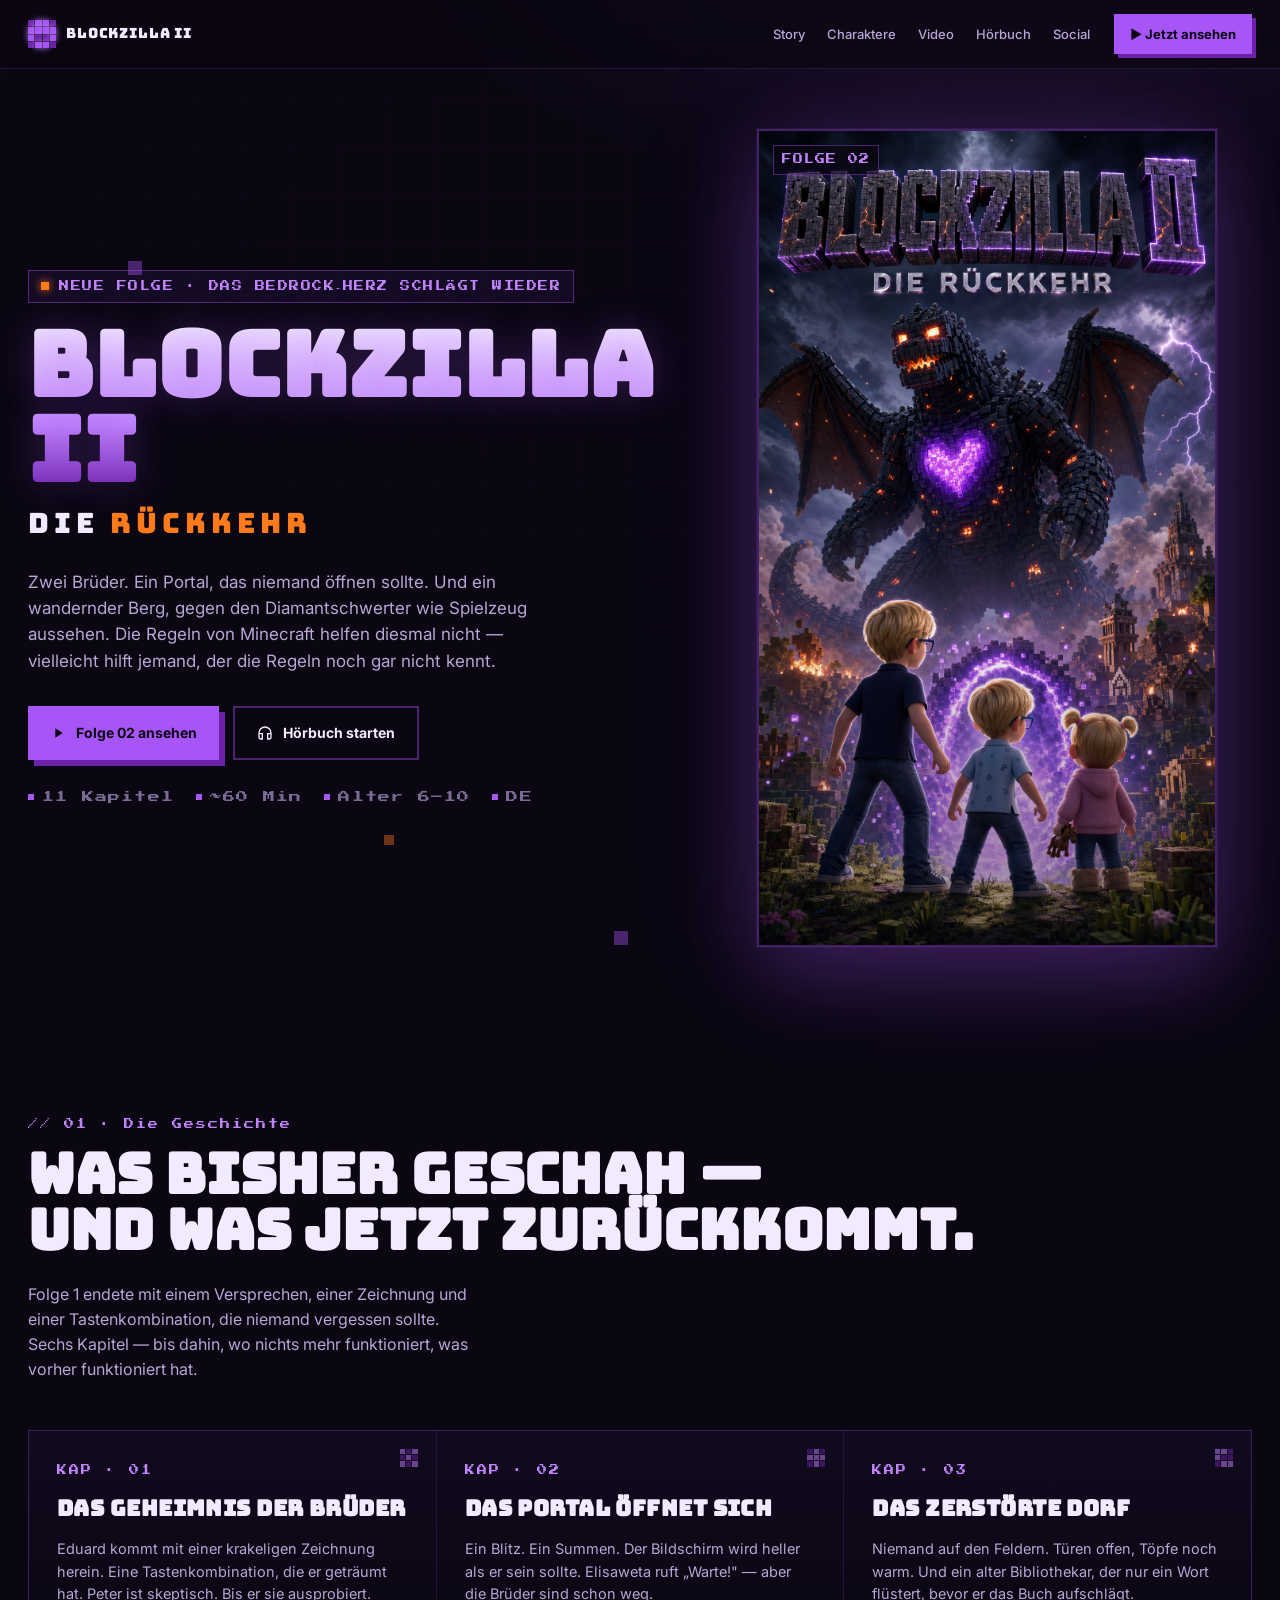
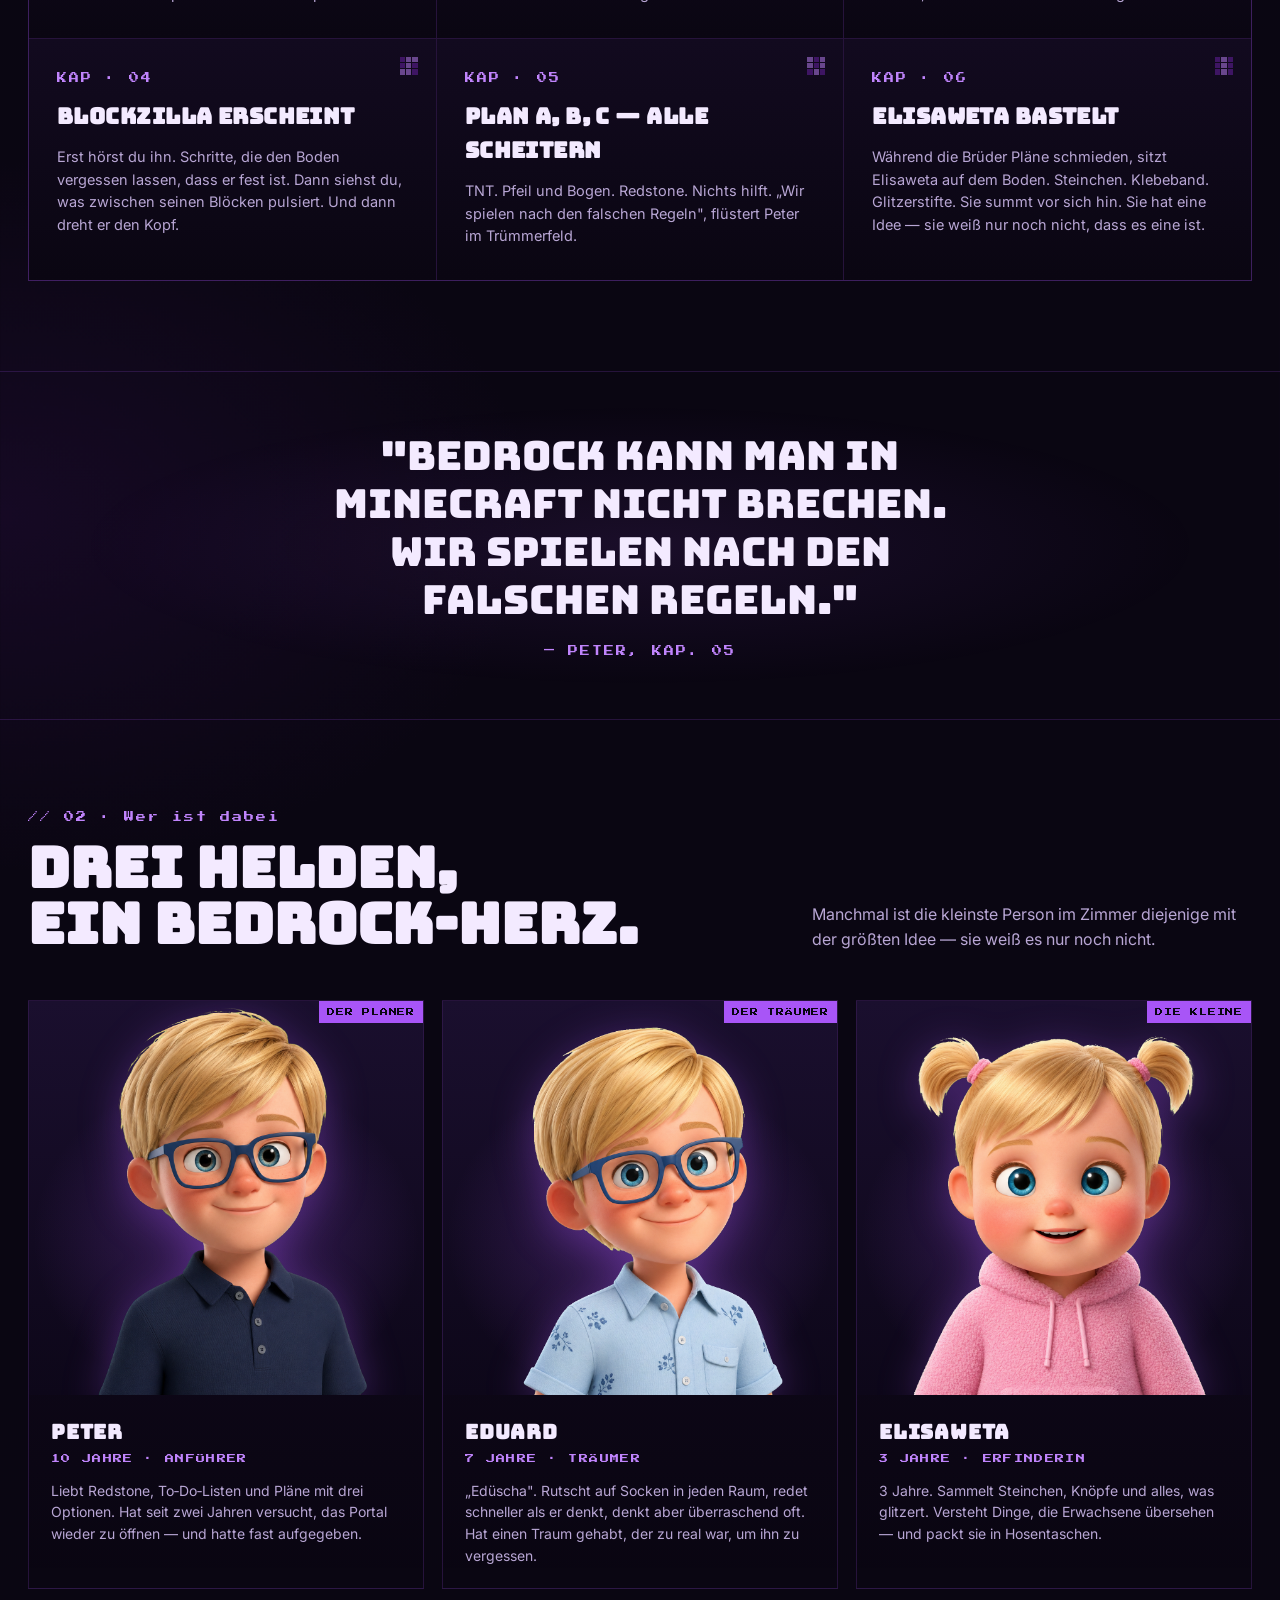
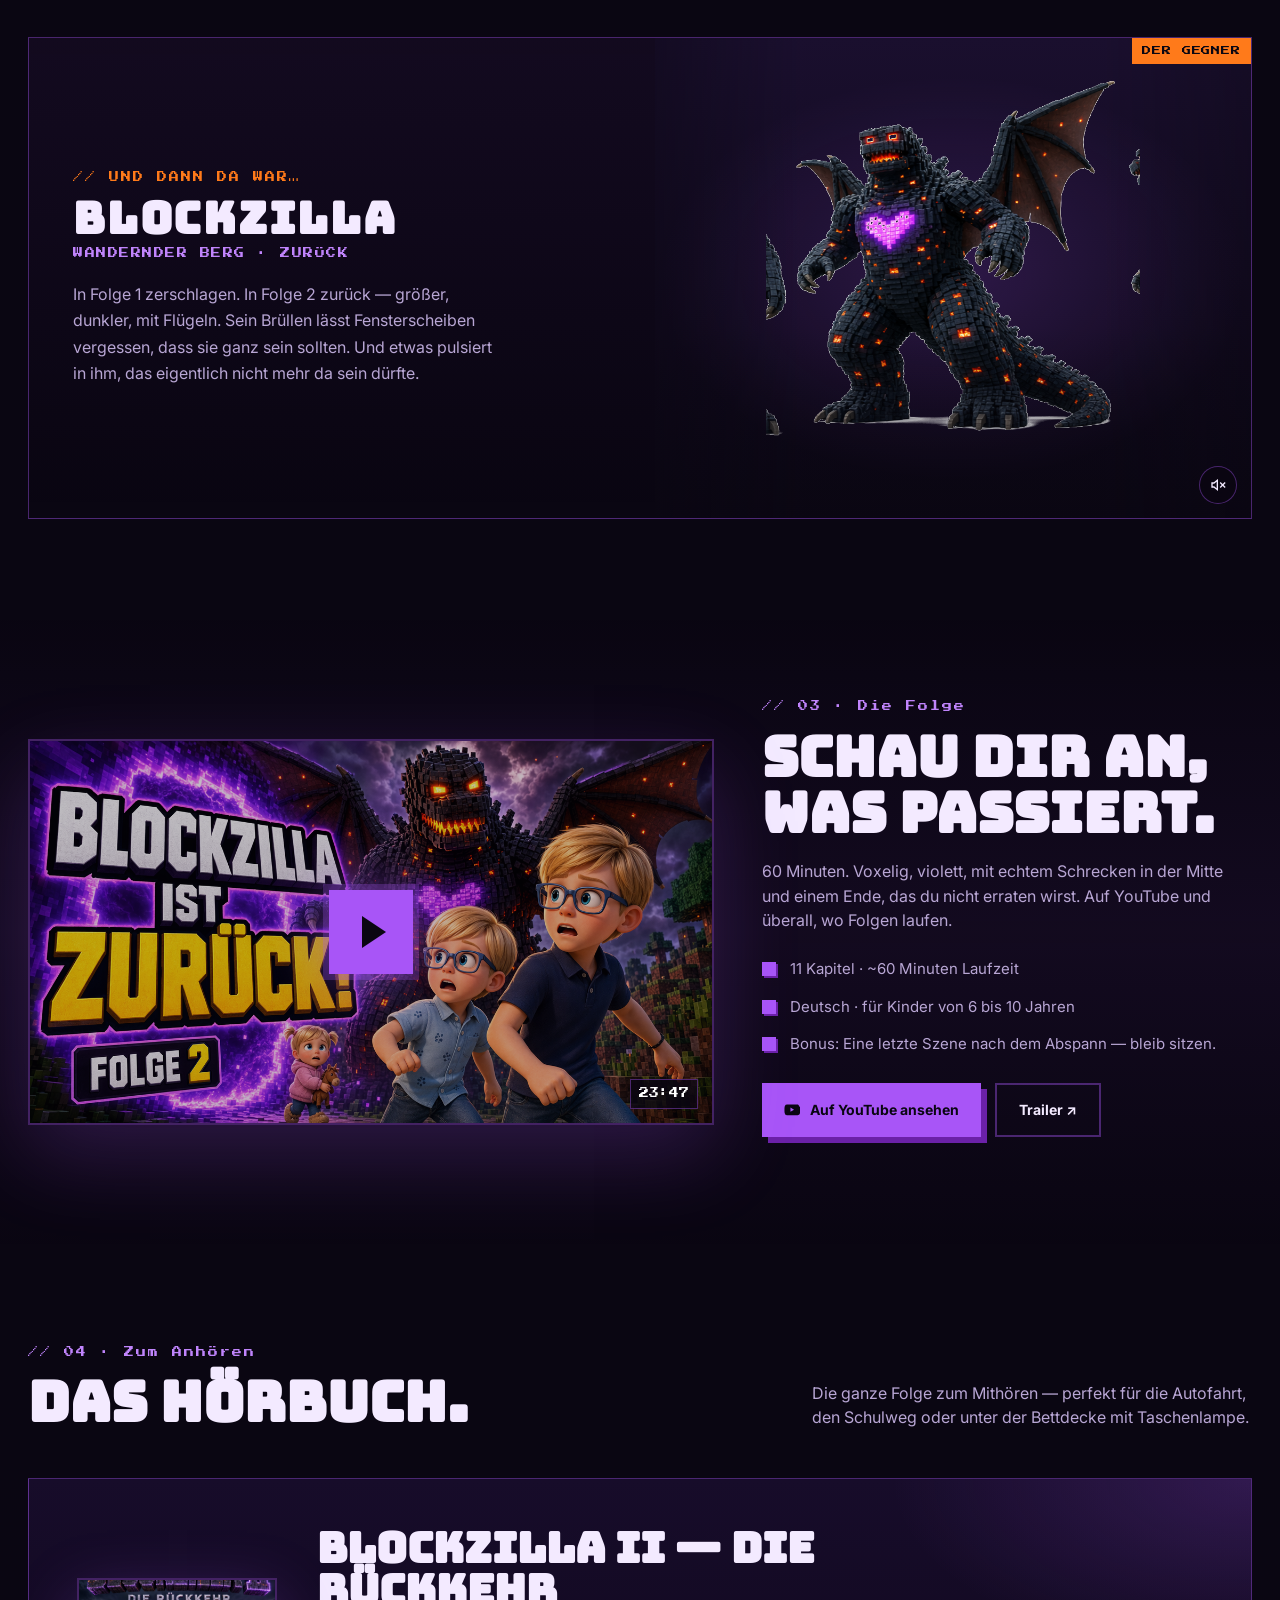
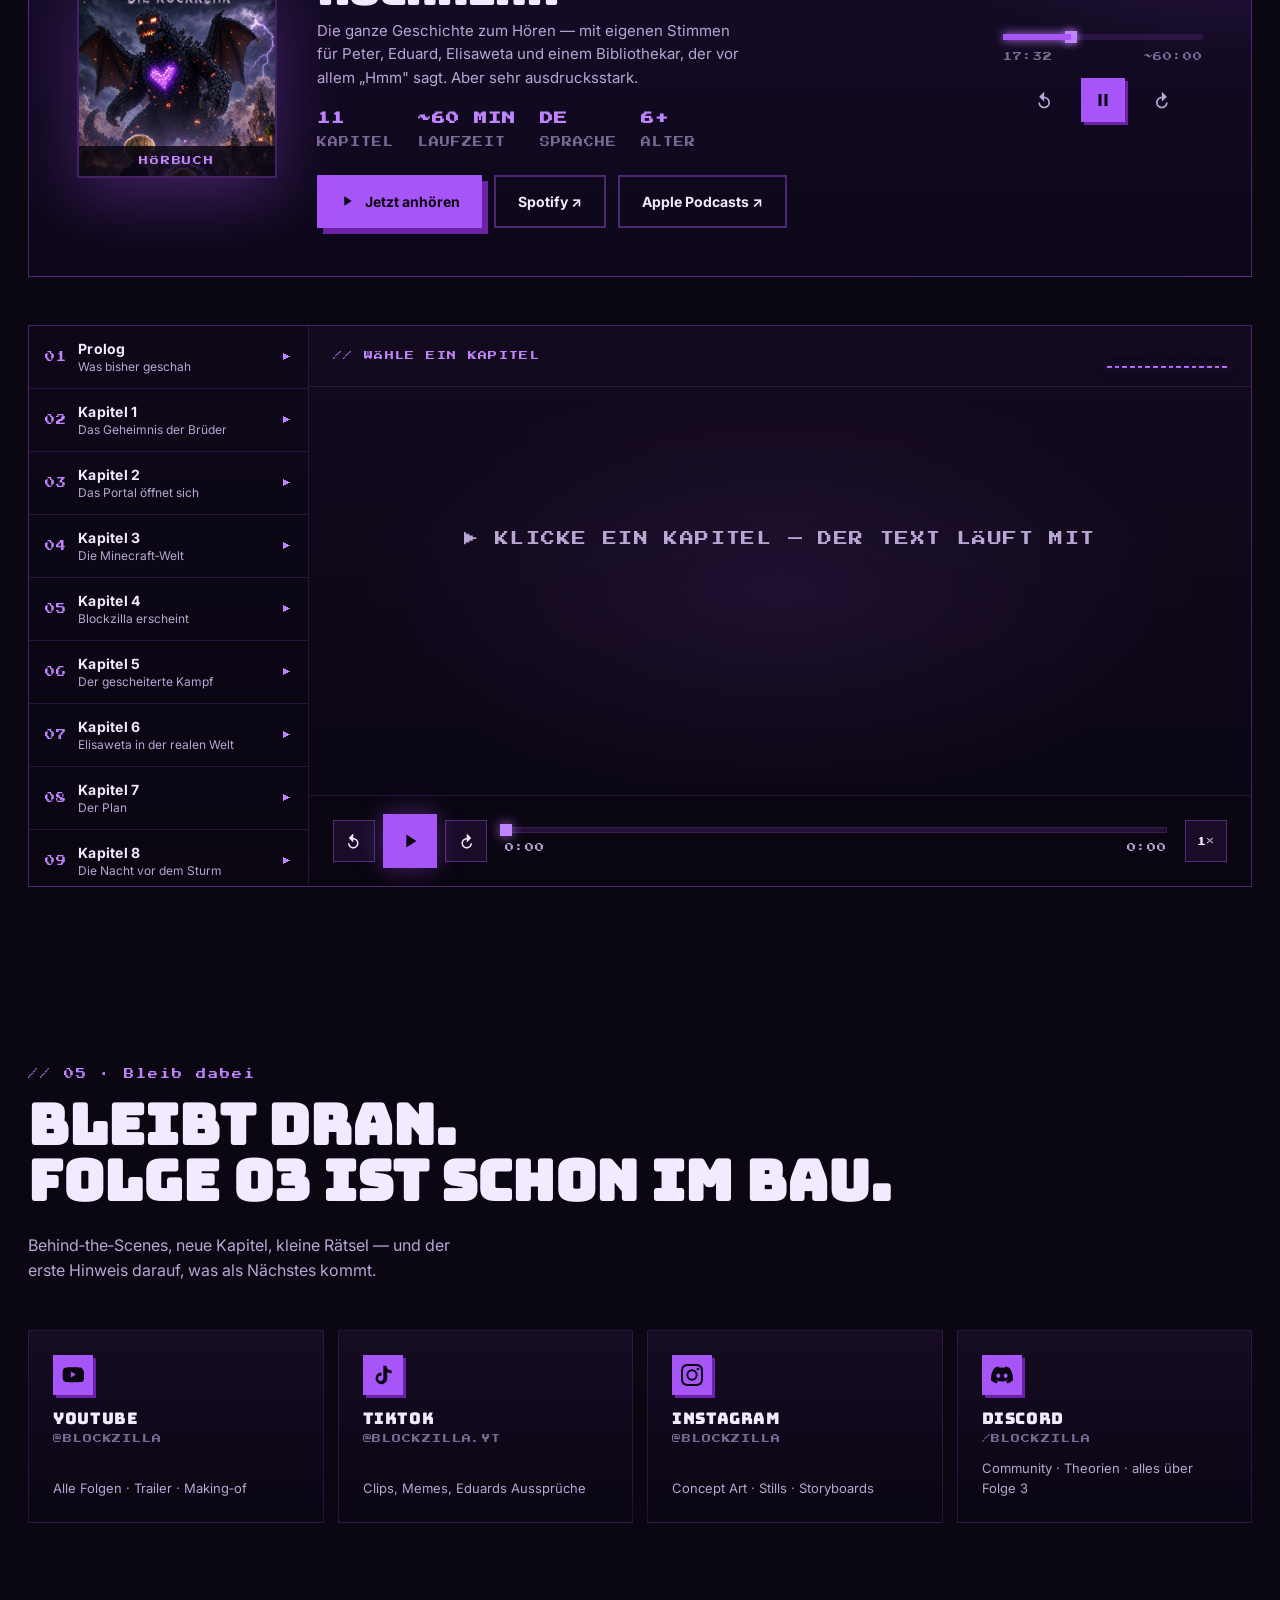
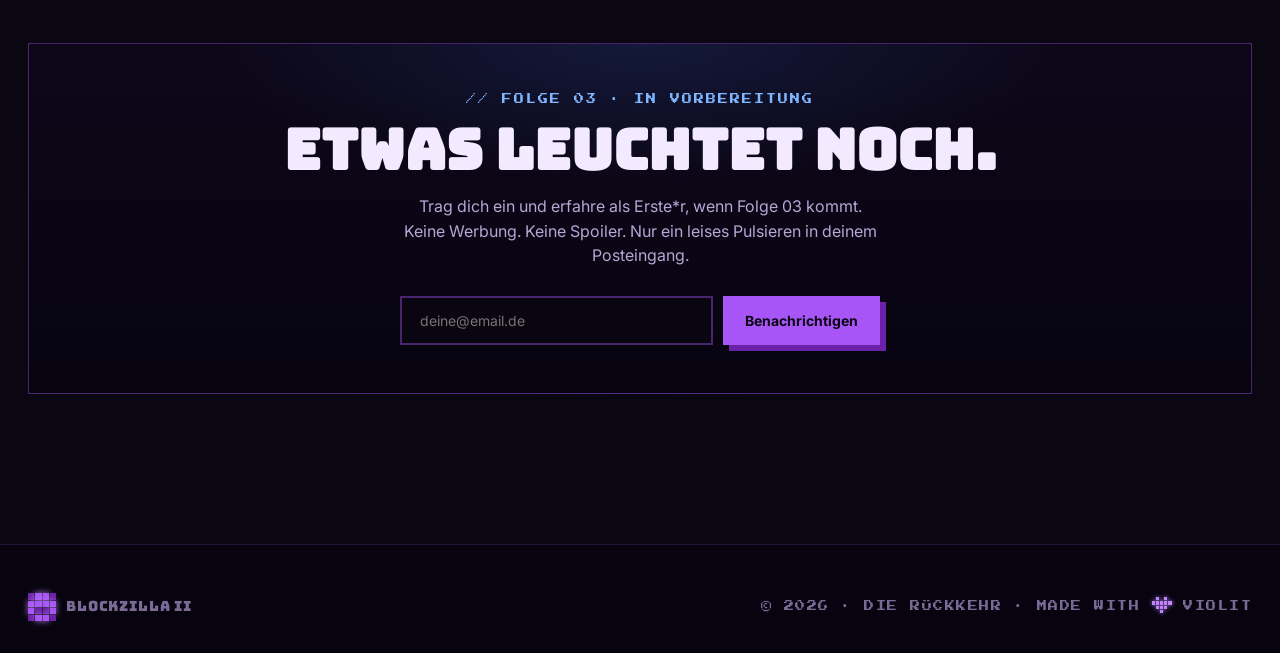
==== index.html @ b9f76120 "Rename: Blockzilla 2 Promo.html → index.html Co-Authored-By: Claude Sonnet 4.6 <noreply@anthropic.co" ====
<!doctype html>
<html lang="de">
<head>
<meta charset="utf-8" />
<meta name="viewport" content="width=device-width,initial-scale=1" />
<title>Blockzilla II — Die Rückkehr</title>
<link rel="preconnect" href="https://fonts.googleapis.com">
<link rel="preconnect" href="https://fonts.gstatic.com" crossorigin>
<link href="https://fonts.googleapis.com/css2?family=Press+Start+2P&family=Bungee&family=Inter:wght@400;500;600;700;800&display=swap" rel="stylesheet">
<style>
  :root{
    --bg-0:#0a0612;
    --bg-1:#120a1f;
    --bg-2:#1a0f2e;
    --ink:#f3eaff;
    --ink-dim:#b8a6d4;
    --ink-mute:#7a6a96;
    --violet:#a855f7;
    --violet-bright:#c084fc;
    --violet-deep:#6b21a8;
    --ember:#ff7a1a;
    --ember-soft:#ffb070;
    --bedrock:#3a2a52;
    --line:rgba(168,85,247,.18);
    --line-strong:rgba(168,85,247,.4);
  }
  *{box-sizing:border-box}
  html,body{margin:0;padding:0;background:var(--bg-0);color:var(--ink);font-family:'Inter',sans-serif;line-height:1.55;-webkit-font-smoothing:antialiased}
  body{
    background:
      radial-gradient(ellipse 1200px 700px at 80% -200px, rgba(168,85,247,.18), transparent 60%),
      radial-gradient(ellipse 900px 600px at 0% 30%, rgba(107,33,168,.12), transparent 60%),
      var(--bg-0);
    min-height:100vh;
    overflow-x:hidden;
  }
  img{max-width:100%;display:block}
  a{color:inherit}
  .mono{font-family:'Press Start 2P',monospace;letter-spacing:.04em}
  .display{font-family:'Bungee',sans-serif;letter-spacing:.02em}

  /* ===== voxel grid backdrop ===== */
  .grid-bg{
    position:fixed;inset:0;pointer-events:none;z-index:0;opacity:.35;
    background-image:
      linear-gradient(rgba(168,85,247,.06) 1px,transparent 1px),
      linear-gradient(90deg,rgba(168,85,247,.06) 1px,transparent 1px);
    background-size:48px 48px;
    mask-image:radial-gradient(ellipse 80% 60% at 50% 30%,#000 30%,transparent 80%);
  }

  /* ===== nav ===== */
  nav{
    position:sticky;top:0;z-index:50;
    backdrop-filter:blur(14px);
    background:rgba(10,6,18,.7);
    border-bottom:1px solid var(--line);
  }
  .nav-inner{
    max-width:1280px;margin:0 auto;padding:14px 28px;
    display:flex;align-items:center;gap:24px;
  }
  .logo{display:flex;align-items:center;gap:10px;font-family:'Bungee',sans-serif;font-size:14px;letter-spacing:.06em}
  .logo-mark{
    width:28px;height:28px;display:grid;grid-template-columns:repeat(4,1fr);grid-template-rows:repeat(4,1fr);gap:1px;
  }
  .logo-mark i{background:var(--violet-deep)}
  .logo-mark i.lit{background:var(--violet);box-shadow:0 0 6px var(--violet-bright)}
  .nav-links{display:flex;gap:22px;margin-left:auto;font-size:13px;font-weight:500}
  .nav-links a{color:var(--ink-dim);text-decoration:none;transition:color .2s}
  .nav-links a:hover{color:var(--violet-bright)}
  .nav-cta{
    padding:10px 16px;border-radius:0;
    background:var(--violet);color:#0a0612;font-weight:700;font-size:13px;
    text-decoration:none;
    box-shadow:4px 4px 0 var(--violet-deep);
    transition:transform .15s, box-shadow .15s;
  }
  .nav-cta:hover{transform:translate(-2px,-2px);box-shadow:6px 6px 0 var(--violet-deep)}
  @media (max-width:760px){.nav-links{display:none}}

  /* ===== hero ===== */
  .hero{
    position:relative;z-index:1;
    max-width:1280px;margin:0 auto;
    padding:60px 28px 80px;
    display:grid;grid-template-columns:1.1fr .9fr;gap:48px;align-items:center;
  }
  @media (max-width:920px){.hero{grid-template-columns:1fr;padding-top:32px}}

  .eyebrow{
    display:inline-flex;align-items:center;gap:10px;
    font-family:'Press Start 2P',monospace;font-size:10px;letter-spacing:.15em;
    color:var(--violet-bright);text-transform:uppercase;
    padding:8px 12px;border:1px solid var(--line-strong);
    background:rgba(168,85,247,.08);
  }
  .eyebrow .dot{width:8px;height:8px;background:var(--ember);box-shadow:0 0 8px var(--ember);animation:pulse 1.6s infinite}
  @keyframes pulse{0%,100%{opacity:1}50%{opacity:.4}}

  h1.title{
    font-family:'Bungee',sans-serif;
    font-size:clamp(44px,7vw,96px);
    line-height:.95;margin:20px 0 8px;
    letter-spacing:.01em;
    background:linear-gradient(180deg,#f3eaff 0%, #c084fc 60%, #6b21a8 100%);
    -webkit-background-clip:text;background-clip:text;color:transparent;
    text-shadow:0 0 40px rgba(168,85,247,.25);
  }
  .subtitle{
    font-family:'Bungee',sans-serif;
    font-size:clamp(18px,2.4vw,28px);
    color:var(--ink);letter-spacing:.18em;
    margin:0 0 24px;
  }
  .subtitle .ember{color:var(--ember)}

  .lede{font-size:17px;color:var(--ink-dim);max-width:46ch;margin:0 0 32px}

  .hero-ctas{display:flex;gap:14px;flex-wrap:wrap;margin-bottom:28px}
  .btn{
    display:inline-flex;align-items:center;gap:10px;
    padding:14px 22px;font-weight:700;font-size:14px;
    text-decoration:none;cursor:pointer;border:0;
    transition:transform .15s, box-shadow .15s, background .15s;
    font-family:'Inter',sans-serif;
  }
  .btn-primary{
    background:var(--violet);color:#0a0612;
    box-shadow:6px 6px 0 var(--violet-deep);
  }
  .btn-primary:hover{transform:translate(-2px,-2px);box-shadow:8px 8px 0 var(--violet-deep);background:var(--violet-bright)}
  .btn-ghost{
    background:transparent;color:var(--ink);
    border:2px solid var(--line-strong);
    box-shadow:6px 6px 0 transparent;
  }
  .btn-ghost:hover{border-color:var(--violet);box-shadow:6px 6px 0 var(--violet-deep);transform:translate(-2px,-2px)}
  .btn svg{width:16px;height:16px}

  .hero-meta{
    display:flex;gap:22px;font-size:12px;color:var(--ink-mute);
    font-family:'Press Start 2P',monospace;letter-spacing:.1em;
    flex-wrap:wrap;
  }
  .hero-meta span{display:inline-flex;align-items:center;gap:8px}
  .hero-meta .pip{width:6px;height:6px;background:var(--violet)}

  /* poster */
  .hero-poster{
    position:relative;justify-self:center;
    width:100%;max-width:460px;aspect-ratio:9/16;
    border:2px solid var(--line-strong);
    box-shadow:
      0 0 0 1px rgba(168,85,247,.1),
      0 30px 80px rgba(168,85,247,.25),
      0 0 120px rgba(168,85,247,.15);
    overflow:hidden;
    background:#000;
  }
  .hero-poster img{width:100%;height:100%;object-fit:cover}
  .hero-poster::before{
    content:"";position:absolute;inset:0;pointer-events:none;
    background:
      linear-gradient(180deg,transparent 60%,rgba(10,6,18,.4) 100%);
    z-index:2;
  }
  .hero-poster::after{
    content:"FOLGE 02";position:absolute;left:14px;top:14px;
    font-family:'Press Start 2P',monospace;font-size:10px;
    color:var(--violet-bright);
    background:rgba(10,6,18,.7);padding:6px 8px;
    border:1px solid var(--line-strong);z-index:3;letter-spacing:.1em;
  }

  /* drifting voxels */
  .voxels{position:absolute;inset:0;pointer-events:none;z-index:0}
  .voxel{position:absolute;width:14px;height:14px;background:var(--violet);opacity:.4;animation:float 6s ease-in-out infinite}
  .voxel.v2{background:var(--ember);width:10px;height:10px}
  @keyframes float{0%,100%{transform:translateY(0) rotate(0)}50%{transform:translateY(-20px) rotate(45deg)}}

  /* ===== sections ===== */
  section{position:relative;z-index:1}
  .container{max-width:1280px;margin:0 auto;padding:0 28px}
  .section-pad{padding:90px 0}

  .section-head{display:flex;align-items:flex-end;justify-content:space-between;gap:24px;margin-bottom:48px;flex-wrap:wrap}
  .section-kicker{
    font-family:'Press Start 2P',monospace;font-size:10px;
    color:var(--violet-bright);letter-spacing:.2em;
    margin-bottom:14px;
  }
  .section-title{
    font-family:'Bungee',sans-serif;
    font-size:clamp(32px,4.4vw,56px);
    line-height:1;margin:0;
    color:var(--ink);
  }
  .section-lede{color:var(--ink-dim);max-width:44ch;font-size:16px;margin:0}

  /* ===== story chapters ===== */
  .story-grid{
    display:grid;grid-template-columns:repeat(3,1fr);gap:1px;
    background:var(--line);
    border:1px solid var(--line);
  }
  @media (max-width:880px){.story-grid{grid-template-columns:1fr}}
  .chapter{
    background:linear-gradient(180deg,var(--bg-1),var(--bg-0));
    padding:32px 28px;
    position:relative;
    transition:background .25s;
  }
  .chapter:hover{background:linear-gradient(180deg,#1a0f2e,#120a1f)}
  .chapter .num{
    font-family:'Press Start 2P',monospace;font-size:10px;
    color:var(--violet-bright);letter-spacing:.2em;
    margin-bottom:14px;
  }
  .chapter h3{
    font-family:'Bungee',sans-serif;font-size:22px;
    margin:0 0 12px;letter-spacing:.02em;
  }
  .chapter p{color:var(--ink-dim);font-size:14.5px;margin:0}
  .chapter .glyph{
    position:absolute;right:18px;top:18px;width:18px;height:18px;
    display:grid;grid-template-columns:repeat(3,1fr);gap:1px;opacity:.5;
  }
  .chapter .glyph i{background:var(--violet-deep)}
  .chapter .glyph i.on{background:var(--violet-bright)}

  /* ===== characters ===== */
  .chars{display:grid;grid-template-columns:repeat(3,1fr);gap:18px}
  @media (max-width:880px){.chars{grid-template-columns:1fr}}
  .villain-row{margin-top:48px}
  .villain{
    position:relative;
    display:grid;grid-template-columns:1.05fr 1fr;gap:0;
    border:1px solid var(--line-strong);
    overflow:hidden;
    background:linear-gradient(180deg,rgba(168,85,247,.06),transparent);
  }
  @media (max-width:880px){.villain{grid-template-columns:1fr}}
  .villain-stage{
    position:relative;min-height:480px;
    background:
      radial-gradient(ellipse 70% 60% at 50% 50%, rgba(168,85,247,.18), transparent 70%),
      linear-gradient(180deg,#1a0f2e 0%, #0a0612 100%);
    overflow:hidden;
  }
  .villain-video{
    position:absolute;inset:0;width:100%;height:100%;
    object-fit:contain;object-position:center;
    z-index:1;
  }
  .villain-stage::after{
    content:"";position:absolute;inset:0;z-index:2;pointer-events:none;
    background:
      linear-gradient(90deg, rgba(10,6,18,.4) 0%, transparent 25%, transparent 75%, rgba(10,6,18,.3) 100%),
      linear-gradient(180deg, transparent 60%, rgba(10,6,18,.5) 100%);
  }
  .villain-body{
    position:relative;z-index:2;
    padding:48px 44px;
    display:flex;flex-direction:column;justify-content:center;
  }
  .villain-body h4{font-family:'Bungee',sans-serif;font-size:44px;margin:0 0 6px;letter-spacing:.04em;line-height:1}
  .villain-body .age{font-family:'Press Start 2P',monospace;font-size:10px;color:var(--violet-bright);margin-bottom:20px;letter-spacing:.15em}
  .villain-body p{color:var(--ink-dim);font-size:16px;margin:0;max-width:42ch;line-height:1.65}
  .villain-tag{
    position:absolute;top:0;right:0;z-index:3;
    font-family:'Press Start 2P',monospace;font-size:9px;
    background:var(--ember);color:#0a0612;
    padding:6px 10px;letter-spacing:.1em;
  }
  .villain-sound{
    position:absolute;bottom:14px;right:14px;z-index:3;
    background:rgba(10,6,18,.7);border:1px solid var(--line-strong);
    color:var(--ink);width:38px;height:38px;border-radius:50%;
    display:grid;place-items:center;cursor:pointer;
    transition:background .2s,transform .2s;
    backdrop-filter:blur(8px);
  }
  .villain-sound:hover{background:rgba(168,85,247,.3);transform:scale(1.08)}
  .villain-sound svg{width:16px;height:16px}
  @media (max-width:880px){
    .villain-stage{min-height:280px;order:-1}
    .villain-body{padding:32px 24px}
    .villain-body h4{font-size:36px}
  }
  .char{
    background:linear-gradient(180deg,rgba(168,85,247,.06),transparent);
    border:1px solid var(--line);
    padding:0;
    position:relative;
    overflow:hidden;
    display:flex;flex-direction:column;
  }
  .char-photo{
    aspect-ratio:1;position:relative;
    background:
      radial-gradient(ellipse 70% 60% at 50% 60%, rgba(168,85,247,.28), transparent 70%),
      linear-gradient(180deg,#1a0f2e 0%, #0d0719 100%);
    display:grid;place-items:center;
    overflow:hidden;
  }
  .char-photo img{
    width:100%;height:100%;object-fit:cover;object-position:center top;
    filter:drop-shadow(0 8px 20px rgba(168,85,247,.35));
    position:relative;z-index:1;
  }
  .char-body{padding:22px}
  .char h4{font-family:'Bungee',sans-serif;font-size:20px;margin:0 0 4px;letter-spacing:.04em}
  .char .age{font-family:'Press Start 2P',monospace;font-size:9px;color:var(--violet-bright);margin-bottom:14px;letter-spacing:.15em}
  .char p{color:var(--ink-dim);font-size:14px;margin:0;line-height:1.55}
  .char-tag{
    position:absolute;top:0;right:0;z-index:2;
    font-family:'Press Start 2P',monospace;font-size:8px;
    background:var(--violet);color:#0a0612;
    padding:5px 8px;letter-spacing:.1em;
  }
  .char p{color:var(--ink-dim);font-size:14px;margin:0;line-height:1.55}
  .char .age{font-family:'Press Start 2P',monospace;font-size:9px;color:var(--violet-bright);margin-bottom:14px;letter-spacing:.15em}

  /* ===== watch ===== */
  .watch-wrap{
    display:grid;grid-template-columns:1.4fr 1fr;gap:48px;align-items:center;
  }
  @media (max-width:920px){.watch-wrap{grid-template-columns:1fr}}
  .video-card{
    position:relative;aspect-ratio:16/9;
    border:2px solid var(--line-strong);
    overflow:hidden;background:#000;
    box-shadow:0 30px 80px rgba(168,85,247,.2);
  }
  .video-card img{width:100%;height:100%;object-fit:cover;transition:transform .4s}
  .video-card:hover img{transform:scale(1.03)}
  .play-btn{
    position:absolute;inset:0;display:grid;place-items:center;
    background:rgba(10,6,18,.25);text-decoration:none;
    transition:background .25s;
  }
  .play-btn:hover{background:rgba(10,6,18,.1)}
  .play-core{
    width:84px;height:84px;background:var(--violet);
    display:grid;place-items:center;
    box-shadow:0 0 0 6px rgba(168,85,247,.25), 0 0 60px rgba(168,85,247,.6);
    transition:transform .15s;
  }
  .play-btn:hover .play-core{transform:scale(1.08)}
  .play-core::after{
    content:"";display:block;width:0;height:0;
    border-left:24px solid #0a0612;
    border-top:16px solid transparent;
    border-bottom:16px solid transparent;
    margin-left:6px;
  }
  .video-meta{
    position:absolute;left:14px;bottom:14px;right:14px;z-index:2;
    display:flex;justify-content:space-between;align-items:flex-end;gap:12px;
    color:#fff;
  }
  .video-meta .runtime{
    font-family:'Press Start 2P',monospace;font-size:10px;
    background:rgba(10,6,18,.8);padding:6px 8px;border:1px solid var(--line-strong);
  }
  .watch-info h2{margin-top:0}
  .watch-info ul{padding:0;margin:24px 0 0;list-style:none;display:grid;gap:14px}
  .watch-info li{
    display:flex;gap:14px;align-items:flex-start;
    font-size:15px;color:var(--ink-dim);
  }
  .watch-info li::before{
    content:"";flex:none;width:14px;height:14px;background:var(--violet);
    margin-top:5px;box-shadow:2px 2px 0 var(--violet-deep);
  }

  /* ===== karaoke player ===== */
  .karaoke{
    margin-top:48px;
    border:1px solid var(--line-strong);
    background:linear-gradient(180deg,rgba(168,85,247,.06),rgba(10,6,18,.6));
    overflow:hidden;
    display:grid;grid-template-columns:280px 1fr;gap:0;
    min-height:560px;
  }
  @media (max-width:880px){.karaoke{grid-template-columns:1fr}}

  .ch-list{
    border-right:1px solid var(--line);
    background:rgba(10,6,18,.5);
    max-height:560px;overflow-y:auto;
  }
  @media (max-width:880px){
    .ch-list{max-height:240px;border-right:none;border-bottom:1px solid var(--line)}
  }
  .ch-list::-webkit-scrollbar{width:6px}
  .ch-list::-webkit-scrollbar-track{background:rgba(10,6,18,.4)}
  .ch-list::-webkit-scrollbar-thumb{background:var(--violet-deep)}

  .ch-item{
    width:100%;display:grid;grid-template-columns:auto 1fr auto;gap:12px;align-items:center;
    padding:14px 16px;background:transparent;border:0;border-bottom:1px solid var(--line);
    color:var(--ink);text-align:left;cursor:pointer;
    font-family:'Inter',sans-serif;
    transition:background .15s;
  }
  .ch-item:hover:not(:disabled){background:rgba(168,85,247,.08)}
  .ch-item.active{background:rgba(168,85,247,.18);box-shadow:inset 3px 0 0 var(--violet-bright)}
  .ch-soon{opacity:.4;cursor:not-allowed}
  .ch-num{font-family:'Press Start 2P',monospace;font-size:10px;color:var(--violet-bright);letter-spacing:.05em}
  .ch-text{display:flex;flex-direction:column;gap:2px;min-width:0}
  .ch-title{font-weight:700;font-size:14px;letter-spacing:.02em}
  .ch-sub{font-size:12px;color:var(--ink-dim);white-space:nowrap;overflow:hidden;text-overflow:ellipsis}
  .ch-status{font-family:'Press Start 2P',monospace;font-size:8px;color:var(--violet-bright);letter-spacing:.1em}
  .ch-soon .ch-status{color:var(--ink-mute)}

  .karaoke-stage{display:flex;flex-direction:column;position:relative}

  .karaoke-header{
    padding:18px 24px;border-bottom:1px solid var(--line);
    display:flex;justify-content:space-between;align-items:center;gap:12px;flex-wrap:wrap;
  }
  .now-playing{font-family:'Press Start 2P',monospace;font-size:9px;color:var(--violet-bright);letter-spacing:.15em}
  .viz{display:flex;gap:3px;align-items:flex-end;height:24px;width:120px}
  .viz-bar{
    flex:1;background:linear-gradient(180deg,var(--violet-bright),var(--violet));
    height:8%;transition:height .08s,opacity .08s;
    box-shadow:0 0 8px rgba(168,85,247,.5);
  }

  .lyrics-wrap{
    flex:1;position:relative;overflow:hidden;
    background:
      radial-gradient(ellipse 600px 300px at 50% 50%, rgba(168,85,247,.1), transparent 70%);
  }
  .lyrics{
    height:340px;padding:60px 48px;overflow-y:auto;scroll-behavior:smooth;
    font-family:'Inter',sans-serif;font-size:24px;line-height:1.85;
    color:var(--ink-mute);
    text-wrap:pretty;
    -webkit-mask-image:linear-gradient(180deg,transparent 0%, #000 18%, #000 82%, transparent 100%);
            mask-image:linear-gradient(180deg,transparent 0%, #000 18%, #000 82%, transparent 100%);
  }
  @media (max-width:880px){.lyrics{padding:40px 28px;font-size:20px;height:280px}}
  .lyrics::-webkit-scrollbar{display:none}
  .lyrics{scrollbar-width:none}

  .ly-loading{color:var(--ink-dim);font-size:14px;text-align:center;padding-top:80px;font-family:'Press Start 2P',monospace;letter-spacing:.1em}

  .ly-word{
    display:inline-block;
    transition:color .12s ease, text-shadow .12s ease, transform .12s ease;
    color:var(--ink-mute);
    padding:0 1px;
  }
  .ly-word.past{color:var(--ink-dim);opacity:.55}
  .ly-word.active{
    color:var(--violet-bright);
    text-shadow:
      0 0 0 #fff,
      2px 2px 0 var(--violet-deep),
      0 0 24px rgba(192,132,252,.6);
    transform:translateY(-1px) scale(1.02);
    background:linear-gradient(180deg, transparent 60%, rgba(168,85,247,.18) 60%);
  }

  .karaoke-controls{
    padding:18px 24px;border-top:1px solid var(--line);
    display:grid;grid-template-columns:auto 1fr auto;gap:18px;align-items:center;
    background:rgba(10,6,18,.6);
  }
  .progress-row{display:flex;flex-direction:column;gap:8px}
  .progress-bar{
    position:relative;height:6px;background:rgba(168,85,247,.15);cursor:pointer;
    border:1px solid var(--line);
  }
  .progress-fill{
    position:absolute;left:0;top:0;bottom:0;width:0;
    background:linear-gradient(90deg,var(--violet),var(--violet-bright));
    box-shadow:0 0 12px rgba(168,85,247,.6);
  }
  .progress-knob{
    position:absolute;top:50%;left:0;width:12px;height:12px;
    background:var(--violet-bright);transform:translate(-50%,-50%);
    box-shadow:0 0 12px rgba(192,132,252,.8);
  }
  .progress-time{display:flex;justify-content:space-between;font-family:'Press Start 2P',monospace;font-size:9px;color:var(--ink-dim);letter-spacing:.1em}

  .ctrl-group{display:flex;gap:8px;align-items:center}
  .ctrl-btn{
    width:42px;height:42px;display:grid;place-items:center;
    background:rgba(168,85,247,.1);border:1px solid var(--line-strong);color:var(--ink);
    cursor:pointer;transition:background .15s, transform .15s;
    font-family:'Press Start 2P',monospace;font-size:9px;
  }
  .ctrl-btn:hover{background:rgba(168,85,247,.25);transform:translateY(-1px)}
  .ctrl-btn.play{
    width:54px;height:54px;background:var(--violet);border-color:var(--violet);color:#0a0612;
    box-shadow:0 0 24px rgba(168,85,247,.4);
  }
  .ctrl-btn.play:hover{background:var(--violet-bright);transform:translateY(-1px) scale(1.04)}
  .ctrl-btn svg{width:18px;height:18px}
  .ctrl-btn.play svg{width:22px;height:22px}
  .ctrl-btn.play .icon-play{display:block}
  .ctrl-btn.play .icon-pause{display:none}
  .ctrl-btn.play.playing .icon-play{display:none}
  .ctrl-btn.play.playing .icon-pause{display:block}

  /* ===== audiobook ===== */
  .audio-card{
    background:
      radial-gradient(ellipse 600px 300px at 100% 0%, rgba(168,85,247,.18), transparent 60%),
      linear-gradient(180deg,#170c2a, #0d0719);
    border:1px solid var(--line-strong);
    padding:48px;
    display:grid;grid-template-columns:auto 1fr auto;gap:40px;align-items:center;
    position:relative;overflow:hidden;
  }
  @media (max-width:880px){.audio-card{grid-template-columns:1fr;padding:32px;gap:24px;text-align:center}}
  .audio-cover{
    width:200px;aspect-ratio:1;flex:none;
    background:#000;border:2px solid var(--line-strong);
    position:relative;overflow:hidden;
    box-shadow:0 20px 60px rgba(168,85,247,.3);
  }
  @media (max-width:880px){.audio-cover{margin:0 auto}}
  .audio-cover img{width:100%;height:100%;object-fit:cover;object-position:50% 30%}
  .audio-cover::after{
    content:"HÖRBUCH";position:absolute;left:0;right:0;bottom:0;
    font-family:'Press Start 2P',monospace;font-size:9px;
    background:rgba(10,6,18,.85);color:var(--violet-bright);
    padding:8px;text-align:center;letter-spacing:.2em;
  }
  .audio-info h2{font-family:'Bungee',sans-serif;font-size:clamp(28px,3.4vw,42px);margin:0 0 8px;line-height:1}
  .audio-info p{color:var(--ink-dim);margin:0 0 20px;font-size:15px;max-width:48ch}
  .audio-stats{display:flex;gap:24px;margin-bottom:24px;flex-wrap:wrap}
  @media (max-width:880px){.audio-stats{justify-content:center}}
  .stat{font-family:'Press Start 2P',monospace;font-size:10px;color:var(--ink-mute);letter-spacing:.1em}
  .stat strong{display:block;color:var(--violet-bright);font-size:13px;margin-bottom:6px}
  .audio-actions{display:flex;gap:12px;flex-wrap:wrap}
  @media (max-width:880px){.audio-actions{justify-content:center}}

  .player{
    flex:none;width:200px;
  }
  @media (max-width:880px){.player{width:100%;max-width:300px;margin:0 auto}}
  .player-bar{
    height:6px;background:rgba(168,85,247,.15);position:relative;cursor:pointer;
  }
  .player-bar::after{
    content:"";position:absolute;left:0;top:0;bottom:0;width:34%;
    background:var(--violet);box-shadow:0 0 10px var(--violet-bright);
  }
  .player-bar::before{
    content:"";position:absolute;left:34%;top:50%;transform:translate(-50%,-50%);
    width:12px;height:12px;background:var(--violet-bright);
    box-shadow:0 0 8px var(--violet-bright);
  }
  .player-time{
    display:flex;justify-content:space-between;
    font-family:'Press Start 2P',monospace;font-size:9px;color:var(--ink-mute);margin-top:10px;letter-spacing:.1em;
  }
  .player-controls{display:flex;justify-content:center;gap:20px;margin-top:14px;align-items:center}
  .player-controls button{
    background:transparent;border:0;cursor:pointer;color:var(--ink-dim);
    width:32px;height:32px;display:grid;place-items:center;
    transition:color .2s;
  }
  .player-controls button:hover{color:var(--violet-bright)}
  .player-controls .play{
    width:44px;height:44px;background:var(--violet);color:#0a0612;
    box-shadow:3px 3px 0 var(--violet-deep);
  }
  .player-controls .play:hover{background:var(--violet-bright);color:#0a0612}

  /* ===== quote / pull ===== */
  .pull{
    border-top:1px solid var(--line);border-bottom:1px solid var(--line);
    padding:60px 0;text-align:center;
    background:radial-gradient(ellipse 800px 200px at 50% 50%, rgba(168,85,247,.1), transparent 70%);
  }
  .pull blockquote{
    font-family:'Bungee',sans-serif;
    font-size:clamp(24px,3.4vw,40px);line-height:1.2;
    margin:0 auto;max-width:24ch;
    color:var(--ink);
  }
  .pull .attr{font-family:'Press Start 2P',monospace;font-size:10px;color:var(--violet-bright);margin-top:20px;letter-spacing:.2em}

  /* ===== social ===== */
  .socials{
    display:grid;grid-template-columns:repeat(4,1fr);gap:14px;
  }
  @media (max-width:780px){.socials{grid-template-columns:repeat(2,1fr)}}
  .social{
    text-decoration:none;color:inherit;
    background:linear-gradient(180deg,rgba(168,85,247,.08),transparent);
    border:1px solid var(--line);
    padding:24px;
    transition:transform .15s, border-color .2s, background .2s;
    display:flex;flex-direction:column;gap:12px;
    position:relative;overflow:hidden;
  }
  .social:hover{transform:translate(-3px,-3px);border-color:var(--violet);background:linear-gradient(180deg,rgba(168,85,247,.16),transparent)}
  .social-icon{
    width:40px;height:40px;background:var(--violet);
    color:#0a0612;display:grid;place-items:center;
    box-shadow:3px 3px 0 var(--violet-deep);
  }
  .social-icon svg{width:22px;height:22px}
  .social-name{font-family:'Bungee',sans-serif;font-size:16px;letter-spacing:.04em}
  .social-handle{font-family:'Press Start 2P',monospace;font-size:9px;color:var(--ink-mute);letter-spacing:.1em}
  .social-meta{font-size:13px;color:var(--ink-dim);margin-top:auto}

  /* ===== footer ===== */
  footer{
    border-top:1px solid var(--line);
    padding:48px 0 32px;margin-top:60px;
    background:#070410;
  }
  .footer-inner{
    display:flex;justify-content:space-between;align-items:center;gap:24px;flex-wrap:wrap;
    color:var(--ink-mute);font-size:12px;
  }
  .footer-inner .mono{font-size:10px;letter-spacing:.15em}

  /* ===== blockzilla silhouette ===== */
  .blocky-silhouette{
    position:absolute;right:-40px;top:-40px;width:240px;height:240px;
    opacity:.07;pointer-events:none;
    display:grid;grid-template-columns:repeat(8,1fr);grid-template-rows:repeat(8,1fr);gap:2px;
  }
  .blocky-silhouette i{background:var(--violet)}

  /* heart icon */
  .heart-mark{
    display:inline-grid;grid-template-columns:repeat(5,1fr);grid-template-rows:repeat(5,1fr);
    gap:1px;width:20px;height:20px;vertical-align:middle;
  }
  .heart-mark i{background:transparent}
  .heart-mark i.on{background:var(--violet-bright);box-shadow:0 0 4px var(--violet-bright)}

  /* fade-in */
  .reveal{opacity:0;transform:translateY(20px);transition:opacity .7s ease, transform .7s ease}
  .reveal.in{opacity:1;transform:none}
</style>
</head>
<body>

<div class="grid-bg"></div>

<nav>
  <div class="nav-inner">
    <div class="logo">
      <div class="logo-mark" aria-hidden="true">
        <i></i><i class="lit"></i><i class="lit"></i><i></i>
        <i class="lit"></i><i class="lit"></i><i class="lit"></i><i class="lit"></i>
        <i class="lit"></i><i></i><i></i><i class="lit"></i>
        <i></i><i class="lit"></i><i class="lit"></i><i></i>
      </div>
      <span>BLOCKZILLA II</span>
    </div>
    <div class="nav-links">
      <a href="#story">Story</a>
      <a href="#characters">Charaktere</a>
      <a href="#watch">Video</a>
      <a href="#audiobook">Hörbuch</a>
      <a href="#social">Social</a>
    </div>
    <a class="nav-cta" href="#watch">▶ Jetzt ansehen</a>
  </div>
</nav>

<header class="hero">
  <div class="voxels" aria-hidden="true">
    <div class="voxel" style="left:10%;top:20%;animation-delay:0s"></div>
    <div class="voxel v2" style="left:30%;top:80%;animation-delay:1s"></div>
    <div class="voxel" style="left:60%;top:15%;animation-delay:2s"></div>
    <div class="voxel v2" style="left:85%;top:70%;animation-delay:3s"></div>
    <div class="voxel" style="left:48%;top:90%;animation-delay:.5s"></div>
  </div>

  <div class="hero-text">
    <span class="eyebrow"><span class="dot"></span>Neue Folge · Das Bedrock‑Herz schlägt wieder</span>
    <h1 class="title">Blockzilla<br/>II</h1>
    <div class="subtitle">DIE <span class="ember">RÜCKKEHR</span></div>
    <p class="lede">Zwei Brüder. Ein Portal, das niemand öffnen sollte. Und ein wandernder Berg, gegen den Diamantschwerter wie Spielzeug aussehen. Die Regeln von Minecraft helfen diesmal nicht — vielleicht hilft jemand, der die Regeln noch gar nicht kennt.</p>
    <div class="hero-ctas">
      <a class="btn btn-primary" href="#watch">
        <svg viewBox="0 0 24 24" fill="currentColor"><path d="M8 5v14l11-7z"/></svg>
        Folge 02 ansehen
      </a>
      <a class="btn btn-ghost" href="#audiobook">
        <svg viewBox="0 0 24 24" fill="none" stroke="currentColor" stroke-width="2"><path d="M3 12a9 9 0 1118 0v6a3 3 0 01-3 3h-2v-8h5"/><path d="M3 12v6a3 3 0 003 3h2v-8H3"/></svg>
        Hörbuch starten
      </a>
    </div>
    <div class="hero-meta">
      <span><span class="pip"></span>11 Kapitel</span>
      <span><span class="pip"></span>~60 Min</span>
      <span><span class="pip"></span>Alter 6–10</span>
      <span><span class="pip"></span>DE</span>
    </div>
  </div>

  <div class="hero-poster">
    <img src="assets/poster_9x16.png" alt="Blockzilla II — Die Rückkehr Poster" />
  </div>
</header>

<!-- ===== STORY ===== -->
<section id="story" class="section-pad">
  <div class="container">
    <div class="section-head reveal">
      <div>
        <div class="section-kicker">// 01 · Die Geschichte</div>
        <h2 class="section-title">Was bisher geschah —<br/>und was jetzt zurückkommt.</h2>
      </div>
      <p class="section-lede">Folge 1 endete mit einem Versprechen, einer Zeichnung und einer Tastenkombination, die niemand vergessen sollte. Sechs Kapitel — bis dahin, wo nichts mehr funktioniert, was vorher funktioniert hat.</p>
    </div>

    <div class="story-grid reveal">
      <article class="chapter">
        <div class="num">KAP · 01</div>
        <div class="glyph"><i class="on"></i><i></i><i class="on"></i><i></i><i class="on"></i><i></i><i class="on"></i><i></i><i class="on"></i></div>
        <h3>Das Geheimnis der Brüder</h3>
        <p>Eduard kommt mit einer krakeligen Zeichnung herein. Eine Tastenkombination, die er geträumt hat. Peter ist skeptisch. Bis er sie ausprobiert.</p>
      </article>
      <article class="chapter">
        <div class="num">KAP · 02</div>
        <div class="glyph"><i></i><i class="on"></i><i></i><i class="on"></i><i class="on"></i><i class="on"></i><i></i><i class="on"></i><i></i></div>
        <h3>Das Portal öffnet sich</h3>
        <p>Ein Blitz. Ein Summen. Der Bildschirm wird heller als er sein sollte. Elisaweta ruft „Warte!" — aber die Brüder sind schon weg.</p>
      </article>
      <article class="chapter">
        <div class="num">KAP · 03</div>
        <div class="glyph"><i class="on"></i><i class="on"></i><i></i><i class="on"></i><i></i><i></i><i></i><i class="on"></i><i class="on"></i></div>
        <h3>Das zerstörte Dorf</h3>
        <p>Niemand auf den Feldern. Türen offen, Töpfe noch warm. Und ein alter Bibliothekar, der nur ein Wort flüstert, bevor er das Buch aufschlägt.</p>
      </article>
      <article class="chapter">
        <div class="num">KAP · 04</div>
        <div class="glyph"><i></i><i class="on"></i><i class="on"></i><i></i><i class="on"></i><i></i><i class="on"></i><i class="on"></i><i></i></div>
        <h3>Blockzilla erscheint</h3>
        <p>Erst hörst du ihn. Schritte, die den Boden vergessen lassen, dass er fest ist. Dann siehst du, was zwischen seinen Blöcken pulsiert. Und dann dreht er den Kopf.</p>
      </article>
      <article class="chapter">
        <div class="num">KAP · 05</div>
        <div class="glyph"><i class="on"></i><i></i><i class="on"></i><i class="on"></i><i></i><i class="on"></i><i></i><i class="on"></i><i></i></div>
        <h3>Plan A, B, C — alle scheitern</h3>
        <p>TNT. Pfeil und Bogen. Redstone. Nichts hilft. „Wir spielen nach den falschen Regeln", flüstert Peter im Trümmerfeld.</p>
      </article>
      <article class="chapter">
        <div class="num">KAP · 06</div>
        <div class="glyph"><i></i><i class="on"></i><i></i><i></i><i class="on"></i><i></i><i></i><i class="on"></i><i></i></div>
        <h3>Elisaweta bastelt</h3>
        <p>Während die Brüder Pläne schmieden, sitzt Elisaweta auf dem Boden. Steinchen. Klebeband. Glitzerstifte. Sie summt vor sich hin. Sie hat eine Idee — sie weiß nur noch nicht, dass es eine ist.</p>
      </article>
    </div>
  </div>
</section>

<!-- pull quote -->
<section class="pull reveal">
  <div class="container">
    <blockquote>"Bedrock kann man in Minecraft nicht brechen.<br/>Wir spielen nach den falschen Regeln."</blockquote>
    <div class="attr">— PETER, KAP. 05</div>
  </div>
</section>

<!-- ===== CHARACTERS ===== -->
<section id="characters" class="section-pad">
  <div class="container">
    <div class="section-head reveal">
      <div>
        <div class="section-kicker">// 02 · Wer ist dabei</div>
        <h2 class="section-title">Drei Helden,<br/>ein Bedrock‑Herz.</h2>
      </div>
      <p class="section-lede">Manchmal ist die kleinste Person im Zimmer diejenige mit der größten Idee — sie weiß es nur noch nicht.</p>
    </div>

    <div class="chars reveal">
      <article class="char">
        <span class="char-tag">DER PLANER</span>
        <div class="char-photo"><img src="assets/peter_portrait.png?v=2" alt="Peter" /></div>
        <div class="char-body">
          <h4>Peter</h4>
          <div class="age">10 JAHRE · ANFÜHRER</div>
          <p>Liebt Redstone, To‑Do‑Listen und Pläne mit drei Optionen. Hat seit zwei Jahren versucht, das Portal wieder zu öffnen — und hatte fast aufgegeben.</p>
        </div>
      </article>

      <article class="char">
        <span class="char-tag">DER TRÄUMER</span>
        <div class="char-photo"><img src="assets/eduard_portrait.png?v=2" alt="Eduard" /></div>
        <div class="char-body">
          <h4>Eduard</h4>
          <div class="age">7 JAHRE · TRÄUMER</div>
          <p>„Edüscha". Rutscht auf Socken in jeden Raum, redet schneller als er denkt, denkt aber überraschend oft. Hat einen Traum gehabt, der zu real war, um ihn zu vergessen.</p>
        </div>
      </article>

      <article class="char">
        <span class="char-tag">DIE KLEINE</span>
        <div class="char-photo"><img src="assets/elisaweta_portrait.png?v=2" alt="Elisaweta" /></div>
        <div class="char-body">
          <h4>Elisaweta</h4>
          <div class="age">3 JAHRE · ERFINDERIN</div>
          <p>3 Jahre. Sammelt Steinchen, Knöpfe und alles, was glitzert. Versteht Dinge, die Erwachsene übersehen — und packt sie in Hosentaschen.</p>
        </div>
      </article>

    </div>

    <div class="villain-row reveal">
      <div class="villain" id="villainBlock">
        <span class="villain-tag">DER GEGNER</span>
        <div class="villain-body">
          <div class="section-kicker" style="margin-bottom:10px;color:var(--ember)">// UND DANN DA WAR…</div>
          <h4>Blockzilla</h4>
          <div class="age">WANDERNDER BERG · ZURÜCK</div>
          <p>In Folge 1 zerschlagen. In Folge 2 zurück — größer, dunkler, mit Flügeln. Sein Brüllen lässt Fensterscheiben vergessen, dass sie ganz sein sollten. Und etwas pulsiert in ihm, das eigentlich nicht mehr da sein dürfte.</p>
        </div>
        <div class="villain-stage">
          <video class="villain-video" id="villainVideo" src="assets/blockzilla_scene.mp4" muted loop playsinline preload="none" poster="assets/blockzilla_portrait.png"></video>
          <button class="villain-sound" id="villainSound" aria-label="Ton an/aus" title="Ton an/aus">
            <svg id="iconMuted" viewBox="0 0 24 24" fill="none" stroke="currentColor" stroke-width="2" stroke-linecap="square">
              <path d="M11 5 6 9H3v6h3l5 4V5z"/>
              <path d="m22 9-6 6"/><path d="m16 9 6 6"/>
            </svg>
            <svg id="iconUnmuted" viewBox="0 0 24 24" fill="none" stroke="currentColor" stroke-width="2" stroke-linecap="square" style="display:none">
              <path d="M11 5 6 9H3v6h3l5 4V5z"/>
              <path d="M15.5 8.5a5 5 0 0 1 0 7"/>
              <path d="M19 5a9 9 0 0 1 0 14"/>
            </svg>
          </button>
        </div>
      </div>
    </div>
  </div>
</section>

<!-- ===== WATCH ===== -->
<section id="watch" class="section-pad" style="background:linear-gradient(180deg,transparent, rgba(168,85,247,.06), transparent)">
  <div class="container">
    <div class="watch-wrap reveal">
      <a class="video-card" href="#" aria-label="Folge 2 abspielen">
        <img src="assets/youtube_thumb.png" alt="Blockzilla ist zurück! Folge 2"/>
        <div class="play-btn">
          <div class="play-core"></div>
        </div>
        <div class="video-meta">
          <div></div>
          <div class="runtime">23:47</div>
        </div>
      </a>
      <div class="watch-info">
        <div class="section-kicker">// 03 · Die Folge</div>
        <h2 class="section-title">Schau dir an, was passiert.</h2>
        <p style="color:var(--ink-dim);font-size:16px;margin:18px 0 0">60 Minuten. Voxelig, violett, mit echtem Schrecken in der Mitte und einem Ende, das du nicht erraten wirst. Auf YouTube und überall, wo Folgen laufen.</p>
        <ul>
          <li>11 Kapitel · ~60 Minuten Laufzeit</li>
          <li>Deutsch · für Kinder von 6 bis 10 Jahren</li>
          <li>Bonus: Eine letzte Szene nach dem Abspann — bleib sitzen.</li>
        </ul>
        <div class="hero-ctas" style="margin-top:28px">
          <a class="btn btn-primary" href="#">
            <svg viewBox="0 0 24 24" fill="currentColor"><path d="M23 7.2s-.2-1.6-1-2.3c-.9-1-1.9-1-2.4-1C16.2 3.6 12 3.6 12 3.6h0s-4.2 0-7.6.3c-.5.1-1.5.1-2.4 1-.7.7-1 2.3-1 2.3S.7 9 .7 10.9v1.7c0 1.9.3 3.7.3 3.7s.2 1.6 1 2.3c.9 1 2.1 1 2.7 1.1 2 .2 8.3.3 8.3.3s4.2 0 7.6-.3c.5-.1 1.5-.1 2.4-1 .7-.7 1-2.3 1-2.3s.3-1.9.3-3.7v-1.7c0-1.9-.3-3.7-.3-3.7zM9.7 14.6V8.3l5.4 3.2-5.4 3.1z"/></svg>
            Auf YouTube ansehen
          </a>
          <a class="btn btn-ghost" href="#">Trailer ↗</a>
        </div>
      </div>
    </div>
  </div>
</section>

<!-- ===== AUDIOBOOK ===== -->
<section id="audiobook" class="section-pad">
  <div class="container">
    <div class="section-head reveal">
      <div>
        <div class="section-kicker">// 04 · Zum Anhören</div>
        <h2 class="section-title">Das Hörbuch.</h2>
      </div>
      <p class="section-lede">Die ganze Folge zum Mithören — perfekt für die Autofahrt, den Schulweg oder unter der Bettdecke mit Taschenlampe.</p>
    </div>

    <div class="audio-card reveal">
      <div class="audio-cover">
        <img src="assets/poster_9x16.png" alt="Hörbuch Cover"/>
      </div>
      <div class="audio-info">
        <h2>Blockzilla II — Die Rückkehr</h2>
        <p>Die ganze Geschichte zum Hören — mit eigenen Stimmen für Peter, Eduard, Elisaweta und einem Bibliothekar, der vor allem „Hmm" sagt. Aber sehr ausdrucksstark.</p>
        <div class="audio-stats">
          <div class="stat"><strong>11</strong>KAPITEL</div>
          <div class="stat"><strong>~60 MIN</strong>LAUFZEIT</div>
          <div class="stat"><strong>DE</strong>SPRACHE</div>
          <div class="stat"><strong>6+</strong>ALTER</div>
        </div>
        <div class="audio-actions">
          <a class="btn btn-primary" href="#audiobook">
            <svg viewBox="0 0 24 24" fill="currentColor"><path d="M8 5v14l11-7z"/></svg>
            Jetzt anhören
          </a>
          <a class="btn btn-ghost" href="#">Spotify ↗</a>
          <a class="btn btn-ghost" href="#">Apple Podcasts ↗</a>
        </div>
      </div>
      <div class="player">
        <div class="player-bar"></div>
        <div class="player-time"><span>17:32</span><span>~60:00</span></div>
        <div class="player-controls">
          <button aria-label="Zurück 15s">
            <svg viewBox="0 0 24 24" fill="currentColor" width="20" height="20"><path d="M11 6V2L5 8l6 6V10c2.8 0 5 2.2 5 5s-2.2 5-5 5-5-2.2-5-5H4c0 3.9 3.1 7 7 7s7-3.1 7-7-3.1-7-7-7z"/></svg>
          </button>
          <button class="play" aria-label="Pause">
            <svg viewBox="0 0 24 24" fill="currentColor" width="18" height="18"><path d="M6 4h4v16H6zM14 4h4v16h-4z"/></svg>
          </button>
          <button aria-label="Vor 15s">
            <svg viewBox="0 0 24 24" fill="currentColor" width="20" height="20"><path d="M13 6V2l6 6-6 6v-4c-2.8 0-5 2.2-5 5s2.2 5 5 5 5-2.2 5-5h2c0 3.9-3.1 7-7 7s-7-3.1-7-7 3.1-7 7-7z"/></svg>
          </button>
        </div>
      </div>
    </div>

    <!-- Karaoke Player -->
    <div id="karaoke" class="karaoke reveal">
      <div class="ch-list" id="chapterList"></div>
      <div class="karaoke-stage">
        <div class="karaoke-header">
          <div class="now-playing" id="nowPlaying">// WÄHLE EIN KAPITEL</div>
          <div class="viz" id="viz"></div>
        </div>
        <div class="lyrics-wrap">
          <div class="lyrics" id="lyrics">
            <div class="ly-loading">▶ KLICKE EIN KAPITEL — DER TEXT LÄUFT MIT</div>
          </div>
        </div>
        <div class="karaoke-controls">
          <div class="ctrl-group">
            <button class="ctrl-btn" id="skipBack" aria-label="15s zurück">
              <svg viewBox="0 0 24 24" fill="currentColor"><path d="M11 6V2L5 8l6 6V10c2.8 0 5 2.2 5 5s-2.2 5-5 5-5-2.2-5-5H4c0 3.9 3.1 7 7 7s7-3.1 7-7-3.1-7-7-7z"/></svg>
            </button>
            <button class="ctrl-btn play" id="playBtn" aria-label="Play/Pause">
              <svg class="icon-play" viewBox="0 0 24 24" fill="currentColor"><path d="M8 5v14l11-7z"/></svg>
              <svg class="icon-pause" viewBox="0 0 24 24" fill="currentColor"><path d="M6 4h4v16H6zM14 4h4v16h-4z"/></svg>
            </button>
            <button class="ctrl-btn" id="skipFwd" aria-label="15s vor">
              <svg viewBox="0 0 24 24" fill="currentColor"><path d="M13 6V2l6 6-6 6v-4c-2.8 0-5 2.2-5 5s2.2 5 5 5 5-2.2 5-5h2c0 3.9-3.1 7-7 7s-7-3.1-7-7 3.1-7 7-7z"/></svg>
            </button>
          </div>
          <div class="progress-row">
            <div class="progress-bar" id="progressBar">
              <div class="progress-fill" id="progressFill"></div>
              <div class="progress-knob" id="progressKnob"></div>
            </div>
            <div class="progress-time">
              <span id="curTime">0:00</span>
              <span id="totalTime">0:00</span>
            </div>
          </div>
          <button class="ctrl-btn" id="speedBtn" aria-label="Geschwindigkeit">1×</button>
        </div>
      </div>
    </div>
  </div>
</section>

<!-- ===== SOCIAL ===== -->
<section id="social" class="section-pad">
  <div class="container">
    <div class="section-head reveal">
      <div>
        <div class="section-kicker">// 05 · Bleib dabei</div>
        <h2 class="section-title">Bleibt dran.<br/>Folge 03 ist schon im Bau.</h2>
      </div>
      <p class="section-lede">Behind‑the‑Scenes, neue Kapitel, kleine Rätsel — und der erste Hinweis darauf, was als Nächstes kommt.</p>
    </div>

    <div class="socials reveal">
      <a class="social" href="#">
        <div class="social-icon">
          <svg viewBox="0 0 24 24" fill="currentColor"><path d="M23 7.2s-.2-1.6-1-2.3c-.9-1-1.9-1-2.4-1C16.2 3.6 12 3.6 12 3.6h0s-4.2 0-7.6.3c-.5.1-1.5.1-2.4 1-.7.7-1 2.3-1 2.3S.7 9 .7 10.9v1.7c0 1.9.3 3.7.3 3.7s.2 1.6 1 2.3c.9 1 2.1 1 2.7 1.1 2 .2 8.3.3 8.3.3s4.2 0 7.6-.3c.5-.1 1.5-.1 2.4-1 .7-.7 1-2.3 1-2.3s.3-1.9.3-3.7v-1.7c0-1.9-.3-3.7-.3-3.7zM9.7 14.6V8.3l5.4 3.2-5.4 3.1z"/></svg>
        </div>
        <div>
          <div class="social-name">YouTube</div>
          <div class="social-handle">@BLOCKZILLA</div>
        </div>
        <div class="social-meta">Alle Folgen · Trailer · Making‑of</div>
      </a>

      <a class="social" href="#">
        <div class="social-icon">
          <svg viewBox="0 0 24 24" fill="currentColor"><path d="M19.59 6.69a4.83 4.83 0 0 1-3.77-4.25V2h-3.45v13.67a2.89 2.89 0 0 1-5.2 1.74 2.89 2.89 0 0 1 2.31-4.64 2.93 2.93 0 0 1 .88.13V9.4a6.84 6.84 0 0 0-1-.05A6.33 6.33 0 0 0 5.8 20.1a6.34 6.34 0 0 0 10.86-4.43v-7a8.16 8.16 0 0 0 4.77 1.52v-3.4a4.85 4.85 0 0 1-1.84-.1z"/></svg>
        </div>
        <div>
          <div class="social-name">TikTok</div>
          <div class="social-handle">@BLOCKZILLA.YT</div>
        </div>
        <div class="social-meta">Clips, Memes, Eduards Aussprüche</div>
      </a>

      <a class="social" href="#">
        <div class="social-icon">
          <svg viewBox="0 0 24 24" fill="currentColor"><path d="M12 2.16c3.2 0 3.58 0 4.85.07 1.17.05 1.8.25 2.23.41.56.22.96.48 1.38.9.42.42.68.82.9 1.38.16.42.36 1.06.41 2.23.06 1.27.07 1.65.07 4.85s0 3.58-.07 4.85c-.05 1.17-.25 1.8-.41 2.23-.22.56-.48.96-.9 1.38-.42.42-.82.68-1.38.9-.42.16-1.06.36-2.23.41-1.27.06-1.65.07-4.85.07s-3.58 0-4.85-.07c-1.17-.05-1.8-.25-2.23-.41a3.7 3.7 0 0 1-1.38-.9 3.7 3.7 0 0 1-.9-1.38c-.16-.42-.36-1.06-.41-2.23C2.16 15.58 2.16 15.2 2.16 12s0-3.58.07-4.85c.05-1.17.25-1.8.41-2.23.22-.56.48-.96.9-1.38.42-.42.82-.68 1.38-.9.42-.16 1.06-.36 2.23-.41C8.42 2.16 8.8 2.16 12 2.16M12 0C8.74 0 8.33 0 7.05.07 5.78.13 4.9.33 4.14.63a5.85 5.85 0 0 0-2.13 1.38A5.85 5.85 0 0 0 .63 4.14C.33 4.9.13 5.78.07 7.05 0 8.33 0 8.74 0 12s0 3.67.07 4.95c.06 1.27.26 2.15.56 2.91a5.85 5.85 0 0 0 1.38 2.13 5.85 5.85 0 0 0 2.13 1.38c.76.3 1.64.5 2.91.56C8.33 24 8.74 24 12 24s3.67 0 4.95-.07c1.27-.06 2.15-.26 2.91-.56a5.85 5.85 0 0 0 2.13-1.38 5.85 5.85 0 0 0 1.38-2.13c.3-.76.5-1.64.56-2.91.07-1.28.07-1.69.07-4.95s0-3.67-.07-4.95c-.06-1.27-.26-2.15-.56-2.91a5.85 5.85 0 0 0-1.38-2.13A5.85 5.85 0 0 0 19.86.63C19.1.33 18.22.13 16.95.07 15.67 0 15.26 0 12 0zm0 5.84A6.16 6.16 0 1 0 18.16 12 6.16 6.16 0 0 0 12 5.84M12 16a4 4 0 1 1 4-4 4 4 0 0 1-4 4m6.41-11.85a1.44 1.44 0 1 0 1.44 1.44 1.44 1.44 0 0 0-1.44-1.44z"/></svg>
        </div>
        <div>
          <div class="social-name">Instagram</div>
          <div class="social-handle">@BLOCKZILLA</div>
        </div>
        <div class="social-meta">Concept Art · Stills · Storyboards</div>
      </a>

      <a class="social" href="#">
        <div class="social-icon">
          <svg viewBox="0 0 24 24" fill="currentColor"><path d="M20.32 4.37a19.79 19.79 0 0 0-4.89-1.51.07.07 0 0 0-.07.04c-.2.38-.45.87-.62 1.25a18.27 18.27 0 0 0-5.49 0c-.17-.39-.42-.87-.63-1.25a.08.08 0 0 0-.07-.04c-1.7.29-3.34.8-4.88 1.5a.07.07 0 0 0-.03.03C.53 9.05-.32 13.59.1 18.07a.08.08 0 0 0 .03.05 19.92 19.92 0 0 0 6 3.04.08.08 0 0 0 .08-.03c.46-.63.87-1.3 1.22-2 0-.05 0-.09-.05-.1a13.1 13.1 0 0 1-1.87-.9.08.08 0 0 1 0-.13c.13-.1.25-.2.37-.29a.07.07 0 0 1 .07-.01c3.93 1.8 8.18 1.8 12.06 0a.07.07 0 0 1 .08.01c.12.1.24.2.37.3a.08.08 0 0 1 0 .12 12.3 12.3 0 0 1-1.88.9c-.04.01-.05.06-.04.1.36.7.77 1.36 1.22 2a.08.08 0 0 0 .08.03 19.84 19.84 0 0 0 6.01-3.04.08.08 0 0 0 .03-.05c.5-5.18-.84-9.68-3.55-13.67a.06.06 0 0 0-.03-.03zM8.02 15.33c-1.18 0-2.16-1.09-2.16-2.42 0-1.34.96-2.42 2.16-2.42 1.21 0 2.18 1.1 2.16 2.42 0 1.33-.96 2.42-2.16 2.42zm7.97 0c-1.19 0-2.16-1.09-2.16-2.42 0-1.34.96-2.42 2.16-2.42 1.21 0 2.18 1.1 2.16 2.42 0 1.33-.95 2.42-2.16 2.42z"/></svg>
        </div>
        <div>
          <div class="social-name">Discord</div>
          <div class="social-handle">/BLOCKZILLA</div>
        </div>
        <div class="social-meta">Community · Theorien · alles über Folge 3</div>
      </a>
    </div>
  </div>
</section>

<!-- ===== final cliffhanger CTA ===== -->
<section class="section-pad" style="padding-top:30px">
  <div class="container">
    <div style="border:1px solid var(--line-strong);padding:48px;background:radial-gradient(ellipse 600px 200px at 50% 0%, rgba(59,130,246,.15), transparent 70%), linear-gradient(180deg,#0d0719,#070410);text-align:center;position:relative;overflow:hidden">
      <div class="section-kicker" style="color:#7eb6ff">// FOLGE 03 · IN VORBEREITUNG</div>
      <h2 class="section-title" style="margin:14px 0 16px">Etwas leuchtet noch.</h2>
      <p style="color:var(--ink-dim);max-width:48ch;margin:0 auto 28px;font-size:16px">Trag dich ein und erfahre als Erste*r, wenn Folge 03 kommt. Keine Werbung. Keine Spoiler. Nur ein leises Pulsieren in deinem Posteingang.</p>
      <form onsubmit="event.preventDefault();this.querySelector('button').textContent='✓ Eingetragen';this.querySelector('input').value=''" style="display:flex;gap:10px;max-width:480px;margin:0 auto;flex-wrap:wrap;justify-content:center">
        <input type="email" placeholder="deine@email.de" required style="flex:1;min-width:240px;padding:14px 18px;background:rgba(10,6,18,.6);border:2px solid var(--line-strong);color:var(--ink);font-family:inherit;font-size:14px;outline:none" />
        <button type="submit" class="btn btn-primary" style="border:0">Benachrichtigen</button>
      </form>
    </div>
  </div>
</section>

<footer>
  <div class="container footer-inner">
    <div class="logo">
      <div class="logo-mark" aria-hidden="true">
        <i></i><i class="lit"></i><i class="lit"></i><i></i>
        <i class="lit"></i><i class="lit"></i><i class="lit"></i><i class="lit"></i>
        <i class="lit"></i><i></i><i></i><i class="lit"></i>
        <i></i><i class="lit"></i><i class="lit"></i><i></i>
      </div>
      <span>BLOCKZILLA II</span>
    </div>
    <div class="mono">© 2026 · DIE RÜCKKEHR · MADE WITH <span class="heart-mark" aria-hidden="true"><i></i><i class="on"></i><i></i><i class="on"></i><i></i><i class="on"></i><i class="on"></i><i class="on"></i><i class="on"></i><i class="on"></i><i></i><i class="on"></i><i class="on"></i><i class="on"></i><i></i><i></i><i></i><i class="on"></i><i></i><i></i><i></i><i></i><i></i><i></i><i></i></span> VIOLIT</div>
  </div>
</footer>

<script>
  // simple reveal
  const io = new IntersectionObserver((entries)=>{
    entries.forEach(e=>{ if(e.isIntersecting){ e.target.classList.add('in'); io.unobserve(e.target); } });
  },{threshold:.1});
  document.querySelectorAll('.reveal').forEach(el=>io.observe(el));

  // villain video — autoplay with sound when block is visible, pause when not
  (function(){
    const block = document.getElementById('villainBlock');
    const video = document.getElementById('villainVideo');
    const btn = document.getElementById('villainSound');
    const iconMuted = document.getElementById('iconMuted');
    const iconUnmuted = document.getElementById('iconUnmuted');
    if(!block || !video) return;

    let userMuted = false; // user can override

    function setMutedUI(muted){
      iconMuted.style.display = muted ? '' : 'none';
      iconUnmuted.style.display = muted ? 'none' : '';
    }
    setMutedUI(true);

    btn.addEventListener('click', ()=>{
      userMuted = !video.muted ? true : false;
      video.muted = !video.muted;
      setMutedUI(video.muted);
      if(!video.muted){ video.play().catch(()=>{}); }
    });

    const vio = new IntersectionObserver((entries)=>{
      entries.forEach(e=>{
        if(e.isIntersecting && e.intersectionRatio >= 0.5){
          // try with sound first; if blocked, fall back to muted autoplay
          if(!userMuted){
            video.muted = false;
            video.play().then(()=>{
              setMutedUI(false);
            }).catch(()=>{
              video.muted = true;
              setMutedUI(true);
              video.play().catch(()=>{});
            });
          } else {
            video.muted = true;
            setMutedUI(true);
            video.play().catch(()=>{});
          }
        } else if(!e.isIntersecting || e.intersectionRatio < 0.2){
          video.pause();
        }
      });
    },{threshold:[0, 0.2, 0.5, 0.75]});
    vio.observe(block);
  })();

  // smooth scroll
  document.querySelectorAll('a[href^="#"]').forEach(a=>{
    a.addEventListener('click',e=>{
      const id = a.getAttribute('href');
      if(id.length>1){ const t=document.querySelector(id); if(t){ e.preventDefault(); window.scrollTo({top:t.offsetTop-72,behavior:'smooth'}); } }
    });
  });
</script>
<script src="karaoke.js"></script>
</body>
</html>
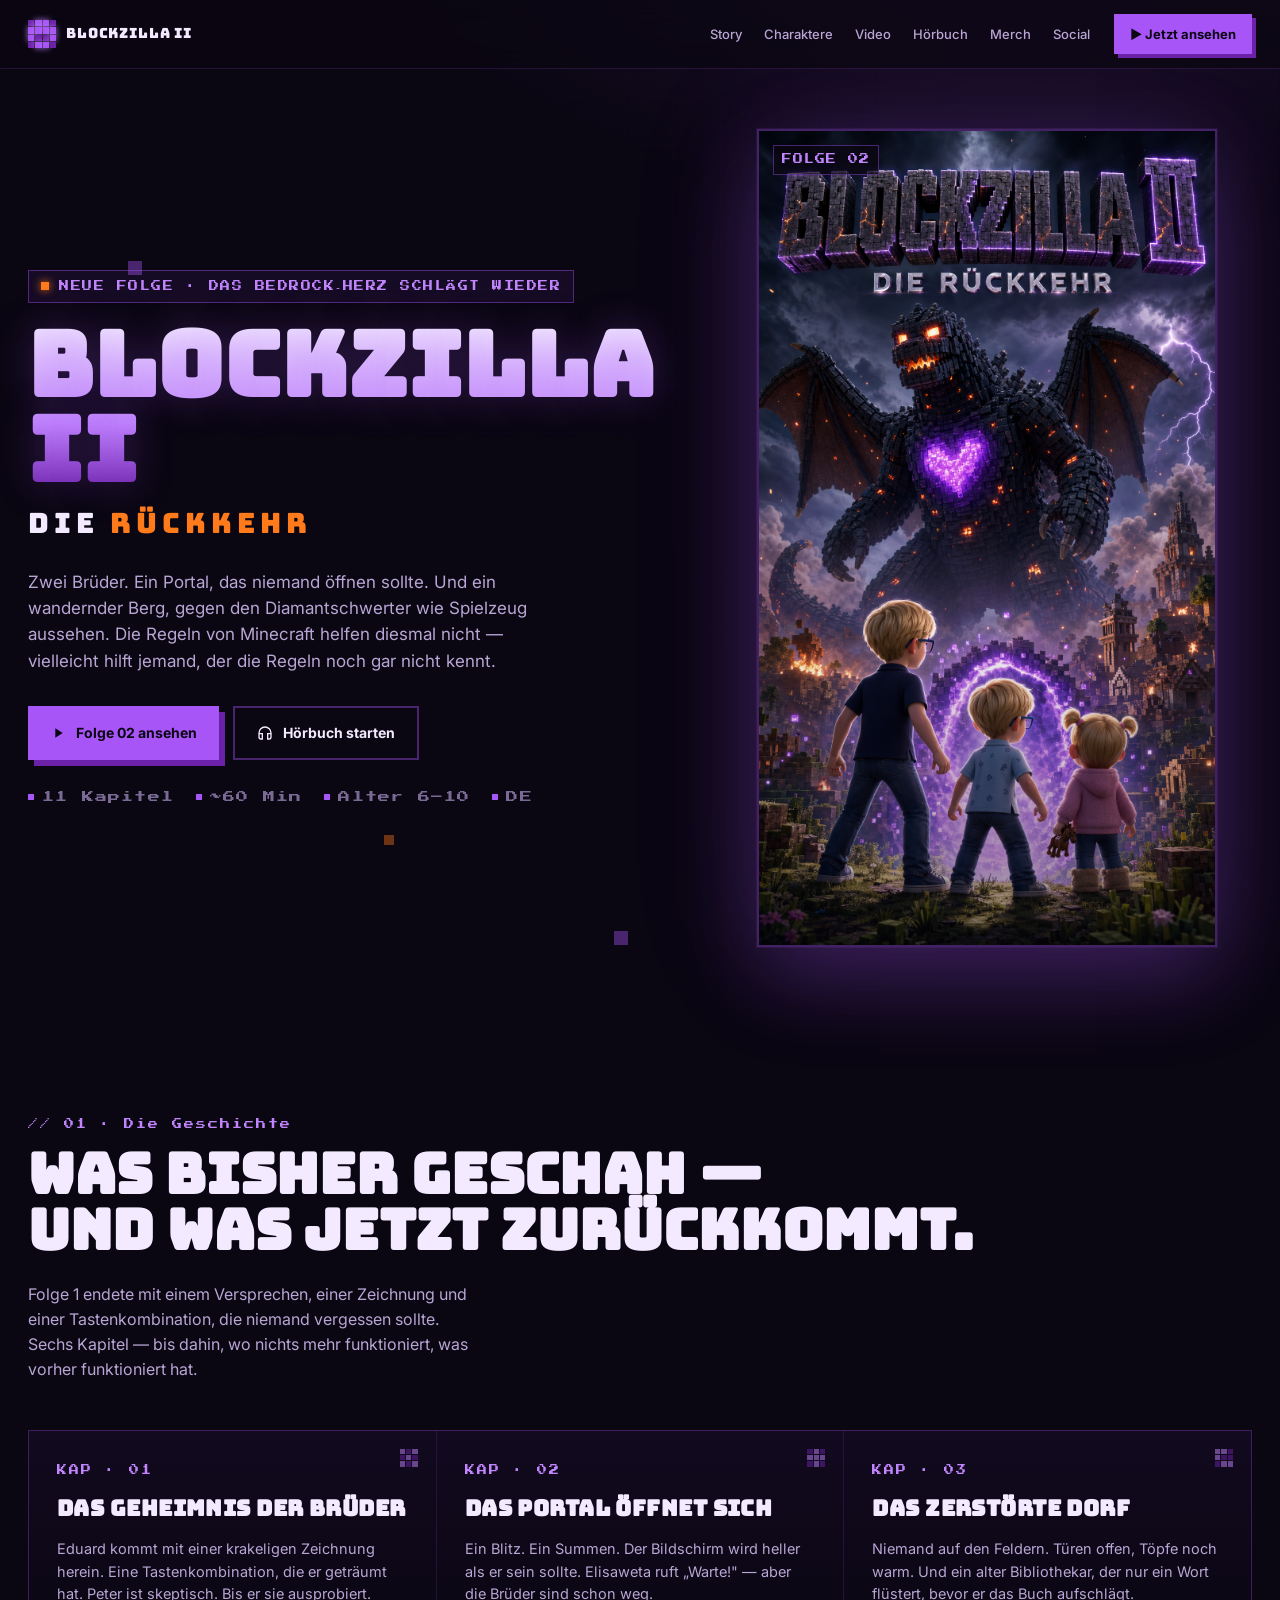
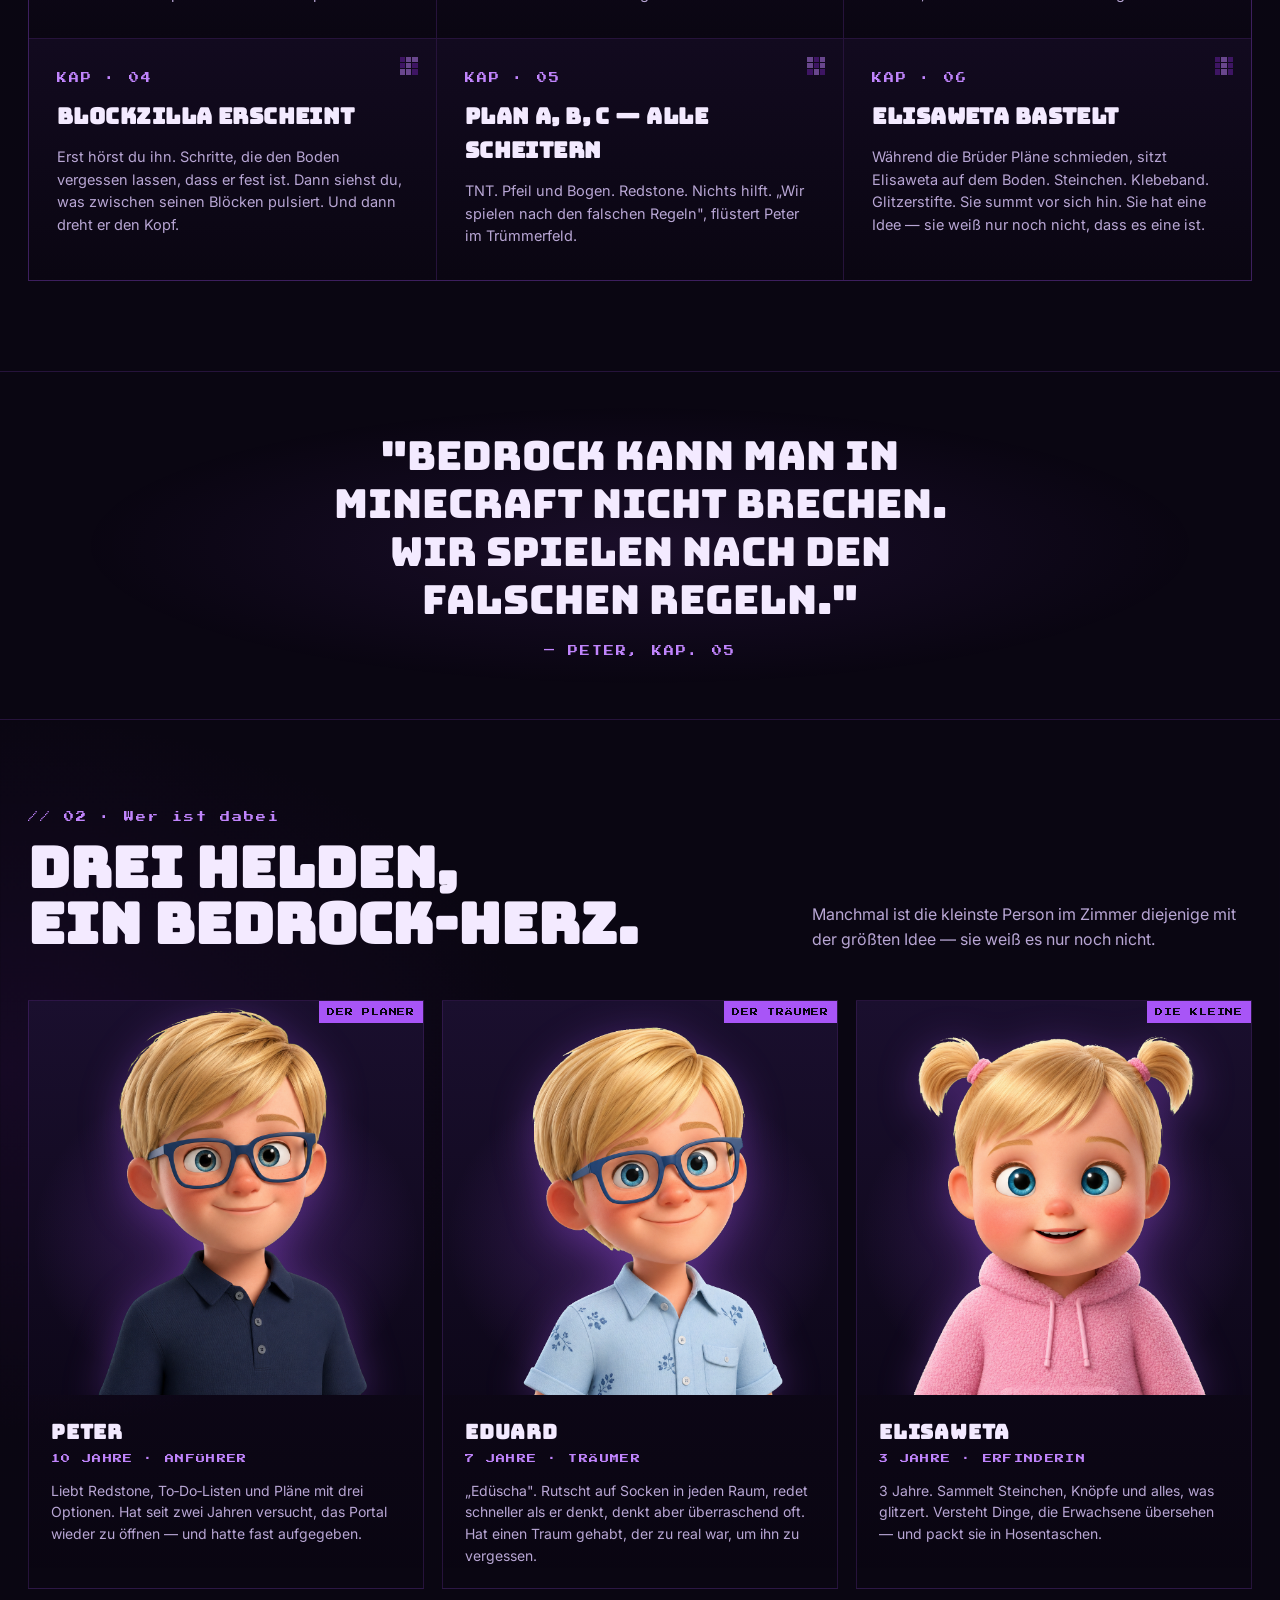
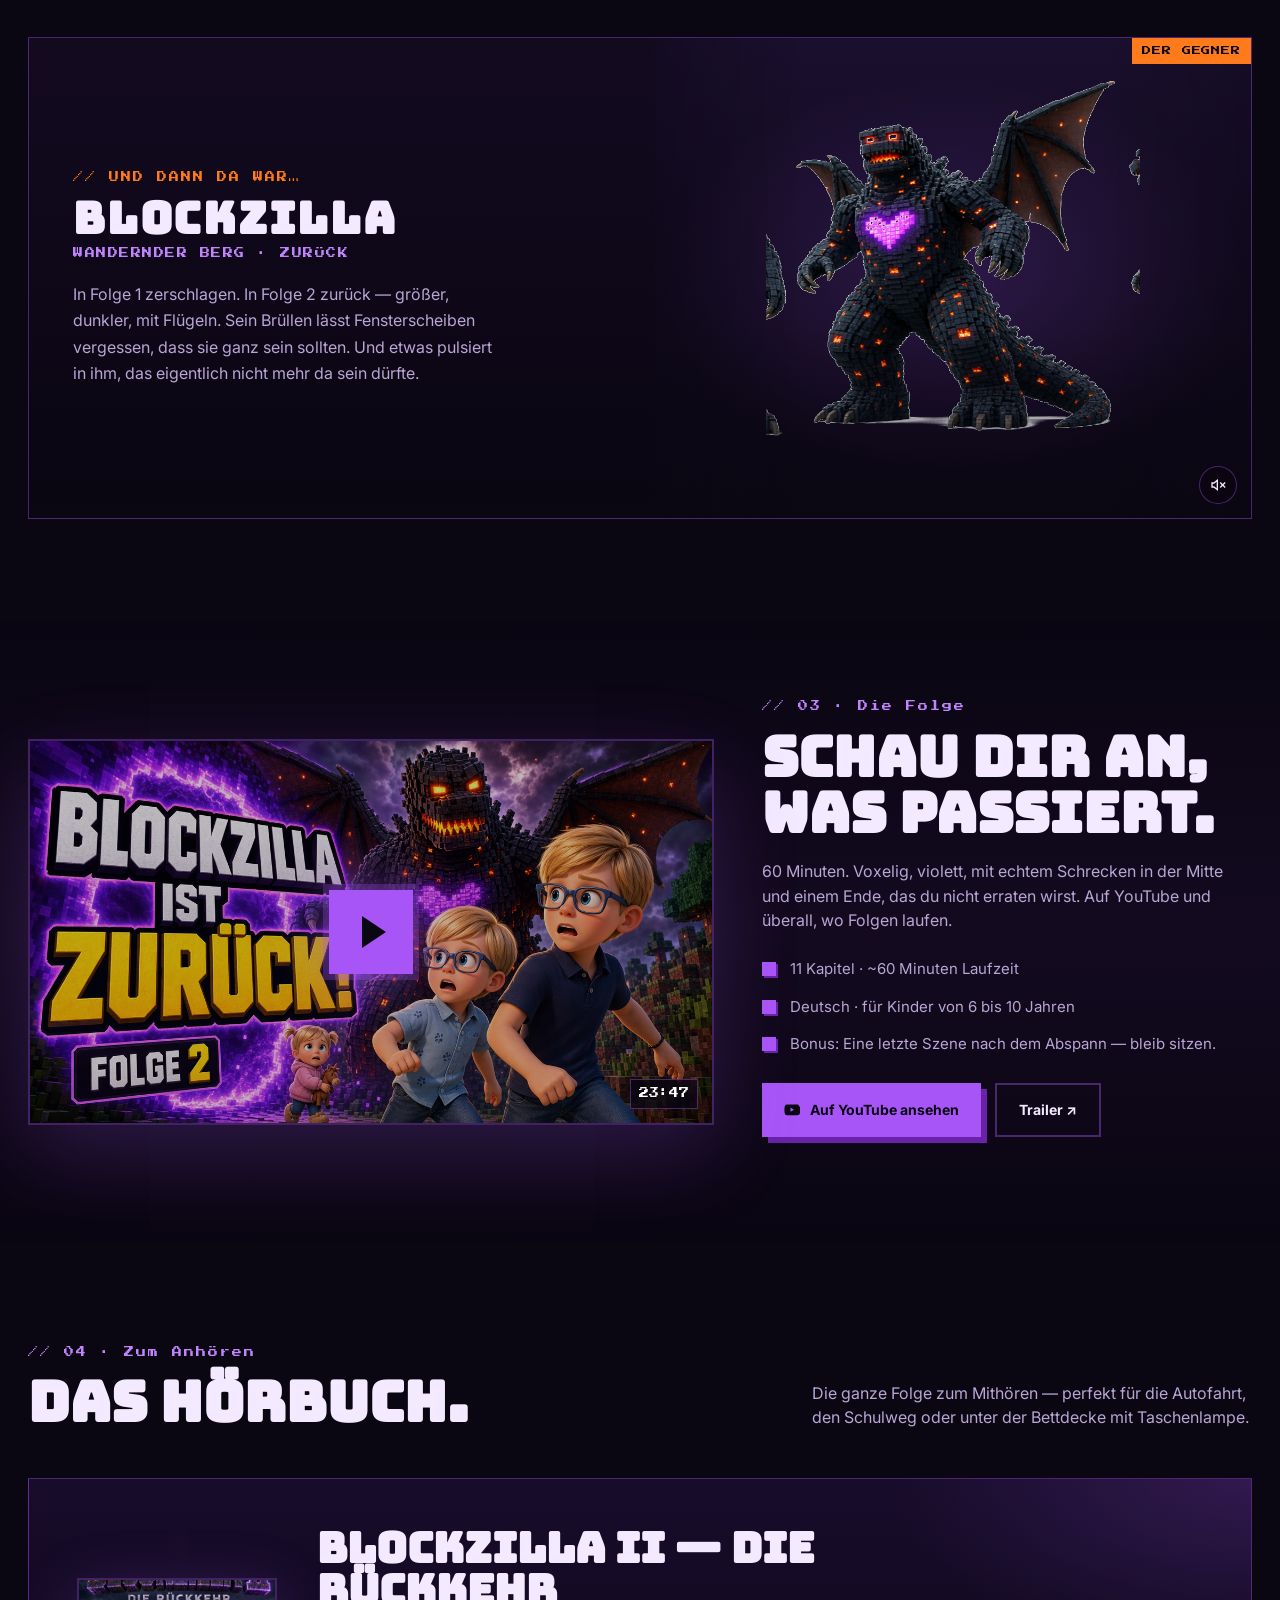
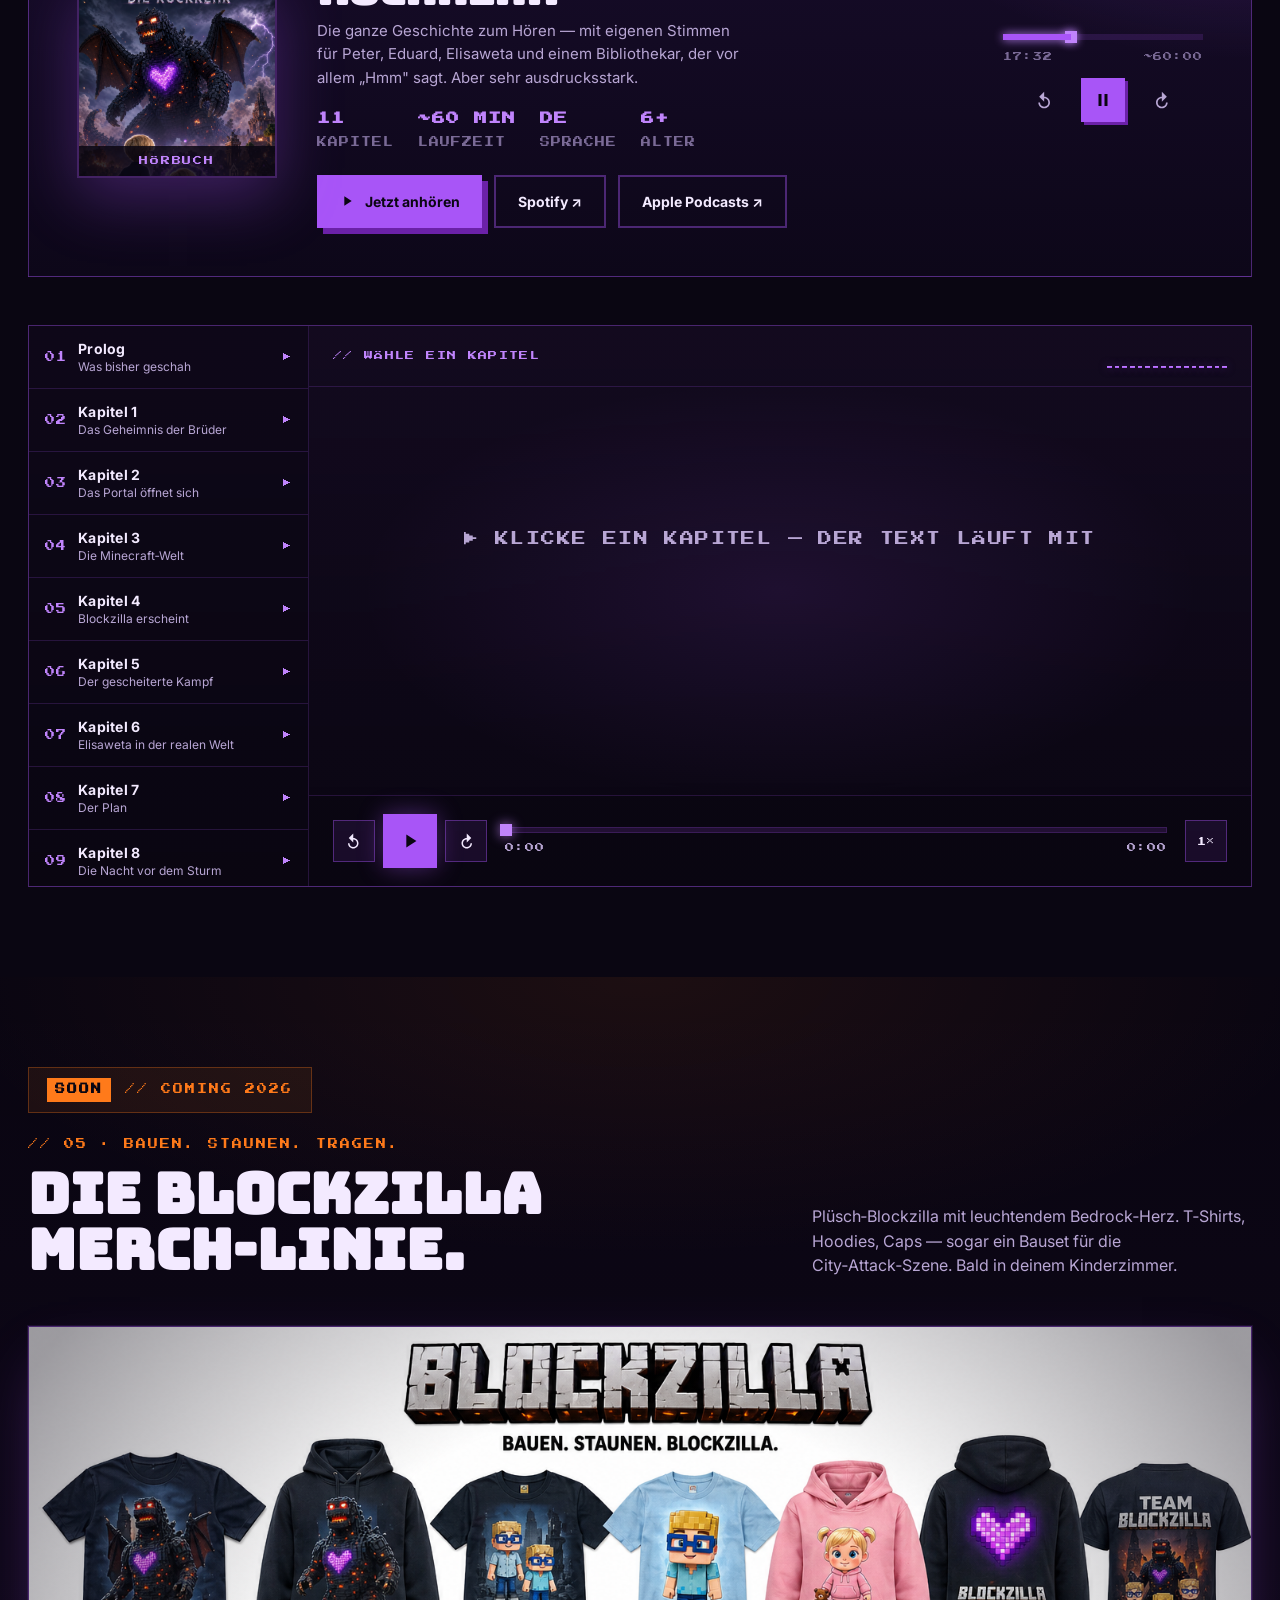
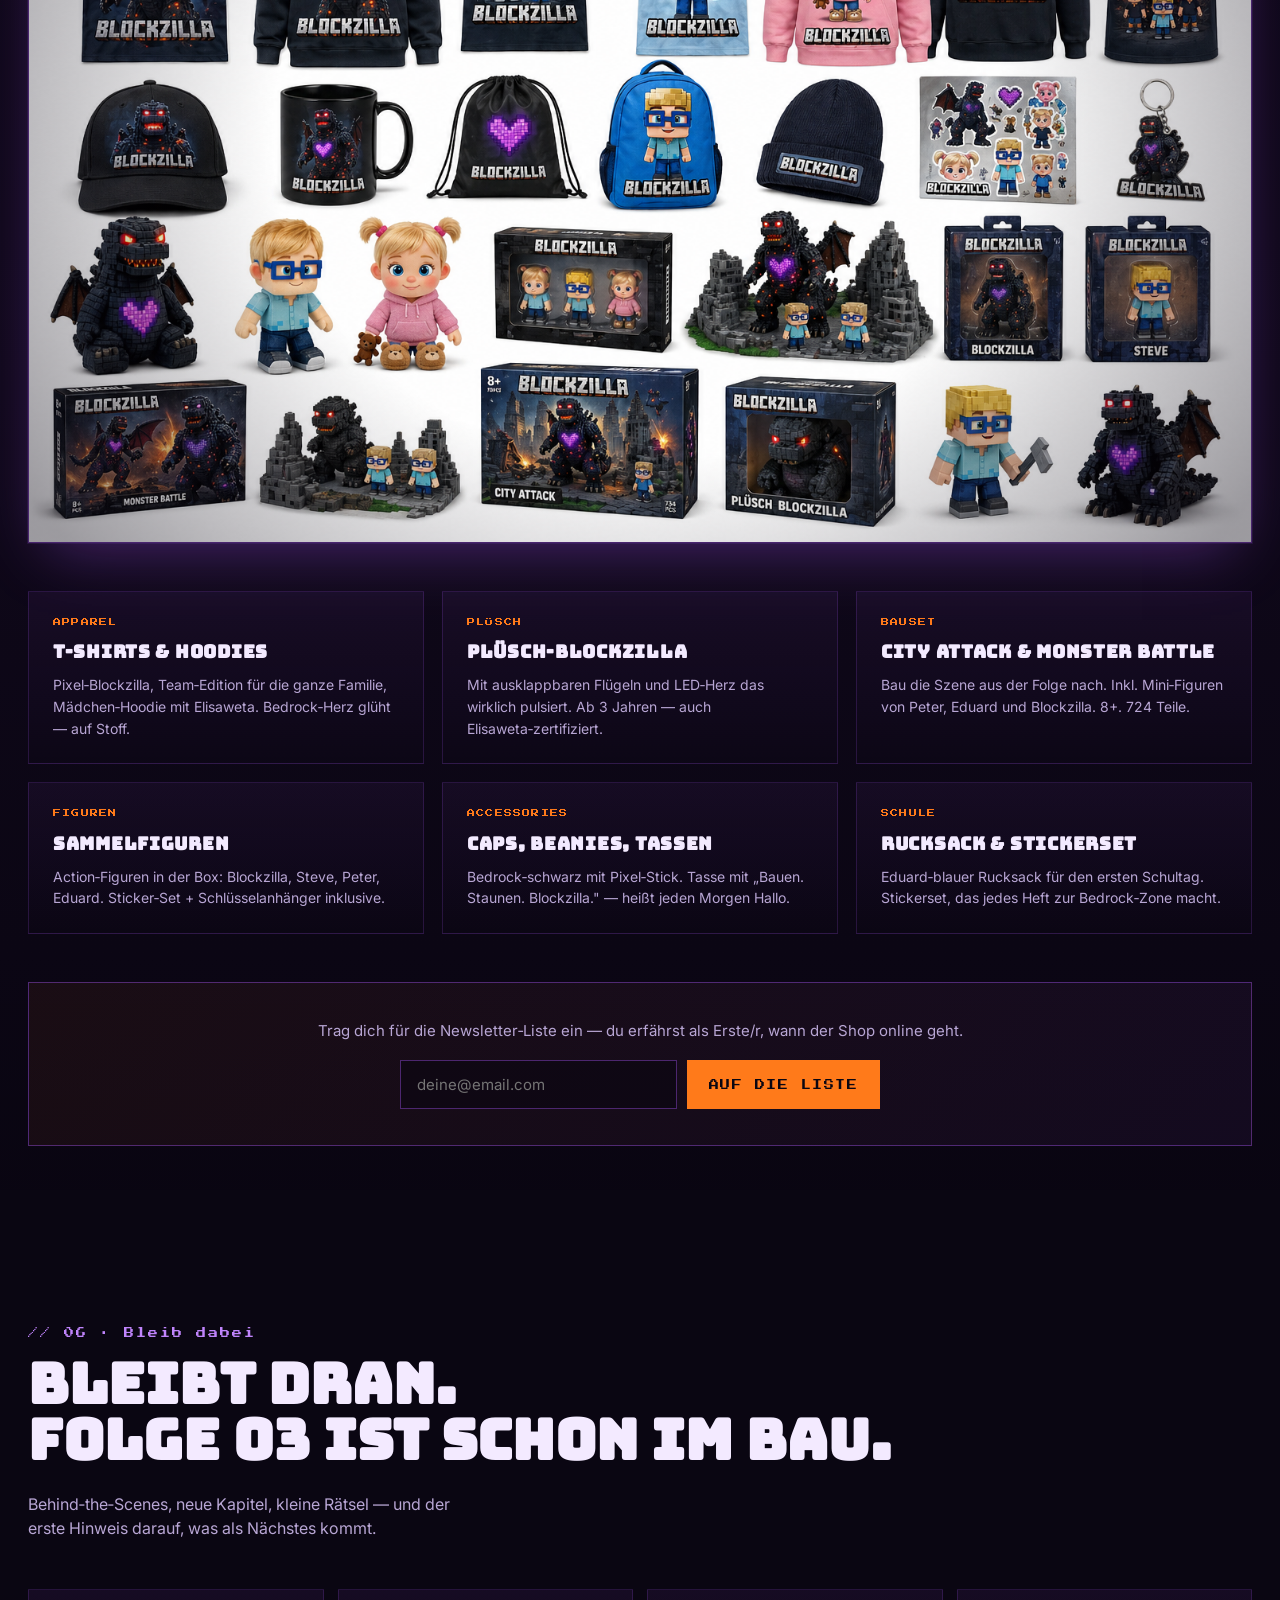
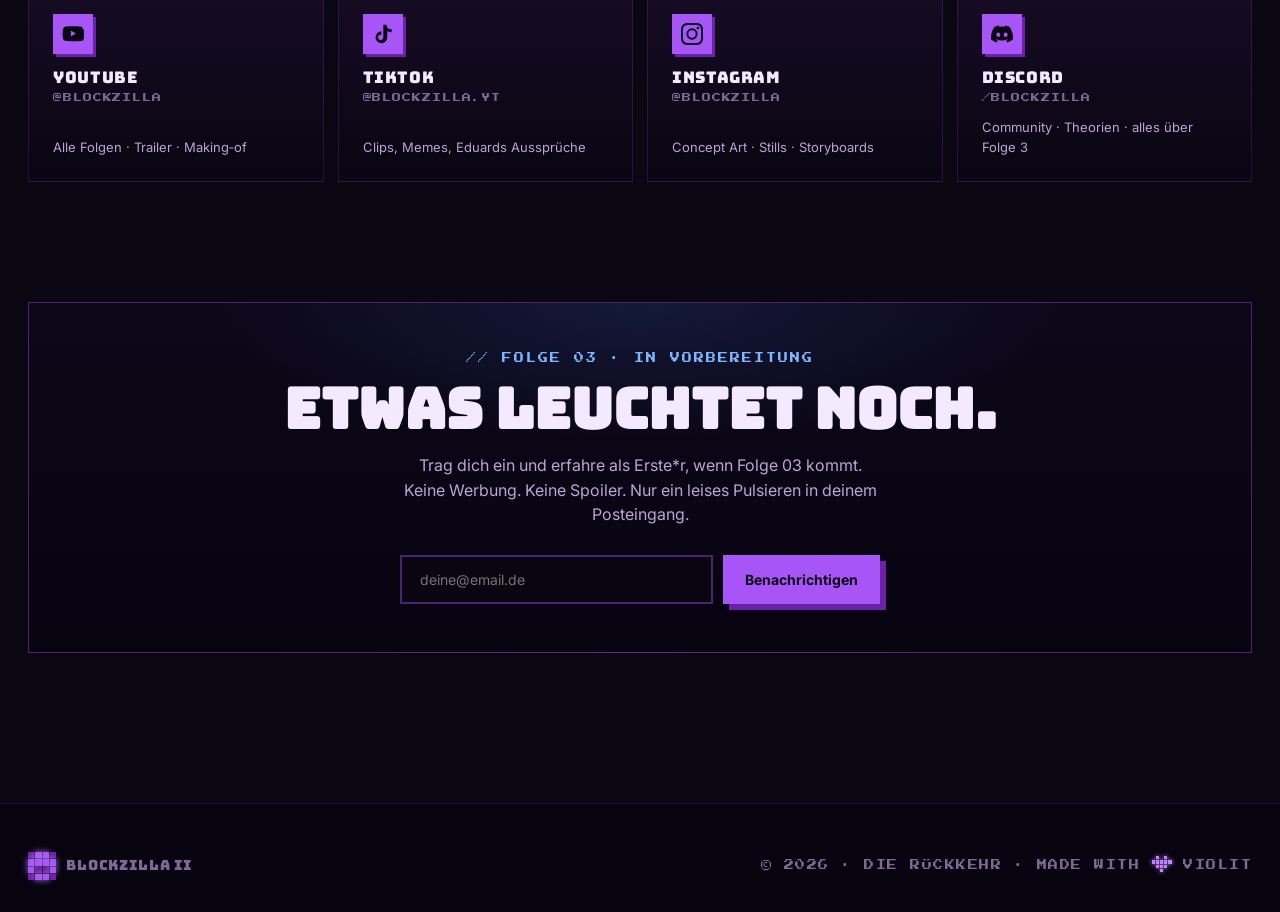
==== commit f6bd3a67: "Add merch_lineup.png, update index.html Co-Authored-By: Claude Sonnet 4.6 <noreply@anthropic.com>" ====
--- a/index.html
+++ b/index.html
@@ -4,6 +4,7 @@
 <meta charset="utf-8" />
 <meta name="viewport" content="width=device-width,initial-scale=1" />
 <title>Blockzilla II — Die Rückkehr</title>
+<link rel="icon" type="image/svg+xml" href="assets/favicon.svg">
 <link rel="preconnect" href="https://fonts.googleapis.com">
 <link rel="preconnect" href="https://fonts.gstatic.com" crossorigin>
 <link href="https://fonts.googleapis.com/css2?family=Press+Start+2P&family=Bungee&family=Inter:wght@400;500;600;700;800&display=swap" rel="stylesheet">
@@ -588,6 +589,95 @@
   }
   .pull .attr{font-family:'Press Start 2P',monospace;font-size:10px;color:var(--violet-bright);margin-top:20px;letter-spacing:.2em}
 
+  /* ===== merch ===== */
+  .merch-section{
+    background:
+      radial-gradient(ellipse 1000px 400px at 50% 0%, rgba(255,122,26,.08), transparent 70%),
+      linear-gradient(180deg, transparent, rgba(168,85,247,.04), transparent);
+    position:relative;
+  }
+  .merch-banner{
+    display:inline-flex;align-items:center;gap:14px;
+    font-family:'Press Start 2P',monospace;font-size:10px;letter-spacing:.2em;
+    color:var(--ember);
+    background:rgba(255,122,26,.08);
+    border:1px solid rgba(255,122,26,.3);
+    padding:10px 18px;margin-bottom:24px;
+  }
+  .merch-pulse{
+    background:var(--ember);color:#0a0612;padding:4px 8px;font-weight:bold;
+    animation:pulse 1.6s ease-in-out infinite;
+  }
+  @keyframes pulse{
+    0%,100%{box-shadow:0 0 0 0 rgba(255,122,26,.7);transform:scale(1)}
+    50%{box-shadow:0 0 0 8px rgba(255,122,26,0);transform:scale(1.04)}
+  }
+  .merch-frame{
+    position:relative;margin-top:48px;
+    border:1px solid var(--line-strong);
+    background:#0a0612;
+    overflow:hidden;
+    box-shadow:0 24px 60px -20px rgba(168,85,247,.4), 0 0 0 1px rgba(168,85,247,.1);
+  }
+  .merch-frame img{
+    width:100%;height:auto;display:block;
+    position:relative;z-index:1;
+  }
+  .merch-glow{
+    position:absolute;inset:0;pointer-events:none;z-index:2;
+    background:radial-gradient(ellipse 60% 80% at 50% 50%, transparent 50%, rgba(10,6,18,.4));
+  }
+  .merch-grid{
+    list-style:none;padding:0;margin:48px 0 0;
+    display:grid;grid-template-columns:repeat(3,1fr);gap:18px;
+  }
+  @media(max-width:880px){.merch-grid{grid-template-columns:repeat(2,1fr)}}
+  @media(max-width:540px){.merch-grid{grid-template-columns:1fr}}
+  .merch-grid li{
+    background:linear-gradient(180deg,rgba(168,85,247,.06),transparent);
+    border:1px solid var(--line);
+    padding:24px;
+    position:relative;
+    transition:transform .2s,border-color .2s;
+  }
+  .merch-grid li:hover{transform:translate(-3px,-3px);border-color:var(--violet)}
+  .merch-tag{
+    font-family:'Press Start 2P',monospace;font-size:8px;
+    color:var(--ember);letter-spacing:.15em;
+    margin-bottom:10px;display:block;
+  }
+  .merch-grid h4{
+    font-family:'Bungee',sans-serif;font-size:18px;margin:0 0 8px;letter-spacing:.04em;
+  }
+  .merch-grid p{
+    color:var(--ink-dim);font-size:14px;margin:0;line-height:1.55;
+  }
+  .merch-cta{
+    margin-top:48px;padding:36px;
+    border:1px solid var(--line-strong);
+    background:linear-gradient(135deg,rgba(255,122,26,.06),rgba(168,85,247,.06));
+    text-align:center;
+  }
+  .merch-cta p{margin:0 0 18px;color:var(--ink-dim);font-size:15px}
+  .merch-form{
+    display:flex;gap:10px;max-width:480px;margin:0 auto;flex-wrap:wrap;justify-content:center;
+  }
+  .merch-form input{
+    flex:1;min-width:200px;padding:14px 16px;
+    background:rgba(10,6,18,.6);border:1px solid var(--line-strong);
+    color:var(--ink);font-family:'Inter',sans-serif;font-size:15px;
+    outline:none;transition:border-color .2s;
+  }
+  .merch-form input:focus{border-color:var(--ember)}
+  .merch-form button{
+    padding:14px 22px;
+    background:var(--ember);color:#0a0612;
+    border:none;cursor:pointer;
+    font-family:'Press Start 2P',monospace;font-size:10px;letter-spacing:.15em;
+    transition:transform .15s, background .15s;
+  }
+  .merch-form button:hover{background:var(--ember-soft);transform:translate(-2px,-2px);box-shadow:3px 3px 0 var(--violet-deep)}
+
   /* ===== social ===== */
   .socials{
     display:grid;grid-template-columns:repeat(4,1fr);gap:14px;
@@ -666,6 +756,7 @@
       <a href="#characters">Charaktere</a>
       <a href="#watch">Video</a>
       <a href="#audiobook">Hörbuch</a>
+      <a href="#merch">Merch</a>
       <a href="#social">Social</a>
     </div>
     <a class="nav-cta" href="#watch">▶ Jetzt ansehen</a>
@@ -969,12 +1060,74 @@
   </div>
 </section>
 
-<!-- ===== SOCIAL ===== -->
+<!-- ===== MERCH ===== -->
+<section id="merch" class="section-pad merch-section">
+  <div class="container">
+    <div class="merch-banner reveal">
+      <span class="merch-pulse">SOON</span>
+      <span>// COMING 2026</span>
+    </div>
+
+    <div class="section-head reveal">
+      <div>
+        <div class="section-kicker" style="color:var(--ember)">// 05 · BAUEN. STAUNEN. TRAGEN.</div>
+        <h2 class="section-title">Die Blockzilla<br/>Merch‑Linie.</h2>
+      </div>
+      <p class="section-lede">Plüsch‑Blockzilla mit leuchtendem Bedrock‑Herz. T‑Shirts, Hoodies, Caps — sogar ein Bauset für die City‑Attack‑Szene. Bald in deinem Kinderzimmer.</p>
+    </div>
+
+    <div class="merch-frame reveal">
+      <img src="assets/merch_lineup.png" alt="Blockzilla Merch‑Linie: T-Shirts, Hoodies, Plüschtiere, Bausets, Caps und mehr" />
+      <div class="merch-glow"></div>
+    </div>
+
+    <ul class="merch-grid reveal">
+      <li>
+        <span class="merch-tag">APPAREL</span>
+        <h4>T‑Shirts &amp; Hoodies</h4>
+        <p>Pixel‑Blockzilla, Team‑Edition für die ganze Familie, Mädchen‑Hoodie mit Elisaweta. Bedrock‑Herz glüht — auf Stoff.</p>
+      </li>
+      <li>
+        <span class="merch-tag">PLÜSCH</span>
+        <h4>Plüsch‑Blockzilla</h4>
+        <p>Mit ausklappbaren Flügeln und LED‑Herz das wirklich pulsiert. Ab 3 Jahren — auch Elisaweta‑zertifiziert.</p>
+      </li>
+      <li>
+        <span class="merch-tag">BAUSET</span>
+        <h4>City Attack &amp; Monster Battle</h4>
+        <p>Bau die Szene aus der Folge nach. Inkl. Mini‑Figuren von Peter, Eduard und Blockzilla. 8+. 724 Teile.</p>
+      </li>
+      <li>
+        <span class="merch-tag">FIGUREN</span>
+        <h4>Sammelfiguren</h4>
+        <p>Action‑Figuren in der Box: Blockzilla, Steve, Peter, Eduard. Sticker‑Set + Schlüsselanhänger inklusive.</p>
+      </li>
+      <li>
+        <span class="merch-tag">ACCESSORIES</span>
+        <h4>Caps, Beanies, Tassen</h4>
+        <p>Bedrock‑schwarz mit Pixel‑Stick. Tasse mit „Bauen. Staunen. Blockzilla." — heißt jeden Morgen Hallo.</p>
+      </li>
+      <li>
+        <span class="merch-tag">SCHULE</span>
+        <h4>Rucksack &amp; Stickerset</h4>
+        <p>Eduard‑blauer Rucksack für den ersten Schultag. Stickerset, das jedes Heft zur Bedrock‑Zone macht.</p>
+      </li>
+    </ul>
+
+    <div class="merch-cta reveal">
+      <p>Trag dich für die Newsletter‑Liste ein — du erfährst als Erste/r, wann der Shop online geht.</p>
+      <form class="merch-form" onsubmit="event.preventDefault();this.querySelector('button').textContent='✓ MERCH-LISTE'">
+        <input type="email" placeholder="deine@email.com" required />
+        <button type="submit">AUF DIE LISTE</button>
+      </form>
+    </div>
+  </div>
+</section>
 <section id="social" class="section-pad">
   <div class="container">
     <div class="section-head reveal">
       <div>
-        <div class="section-kicker">// 05 · Bleib dabei</div>
+        <div class="section-kicker">// 06 · Bleib dabei</div>
         <h2 class="section-title">Bleibt dran.<br/>Folge 03 ist schon im Bau.</h2>
       </div>
       <p class="section-lede">Behind‑the‑Scenes, neue Kapitel, kleine Rätsel — und der erste Hinweis darauf, was als Nächstes kommt.</p>
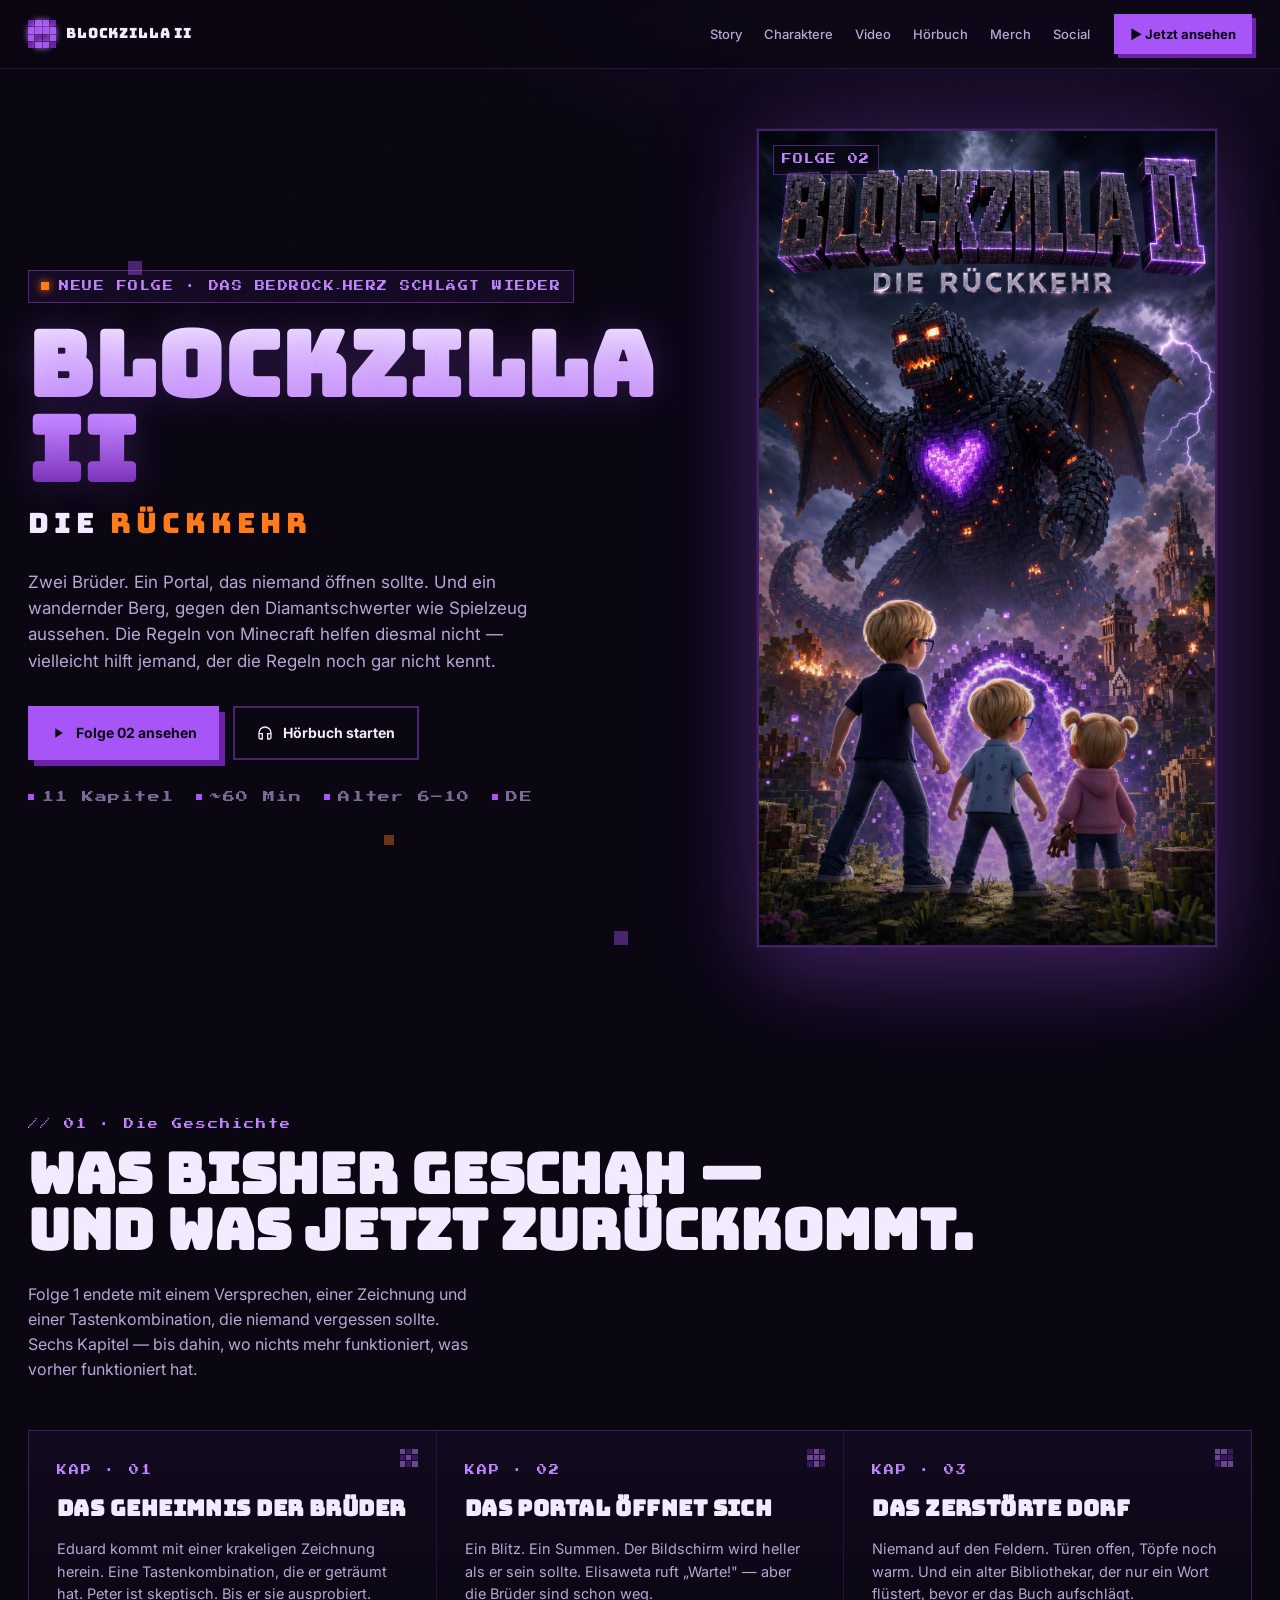
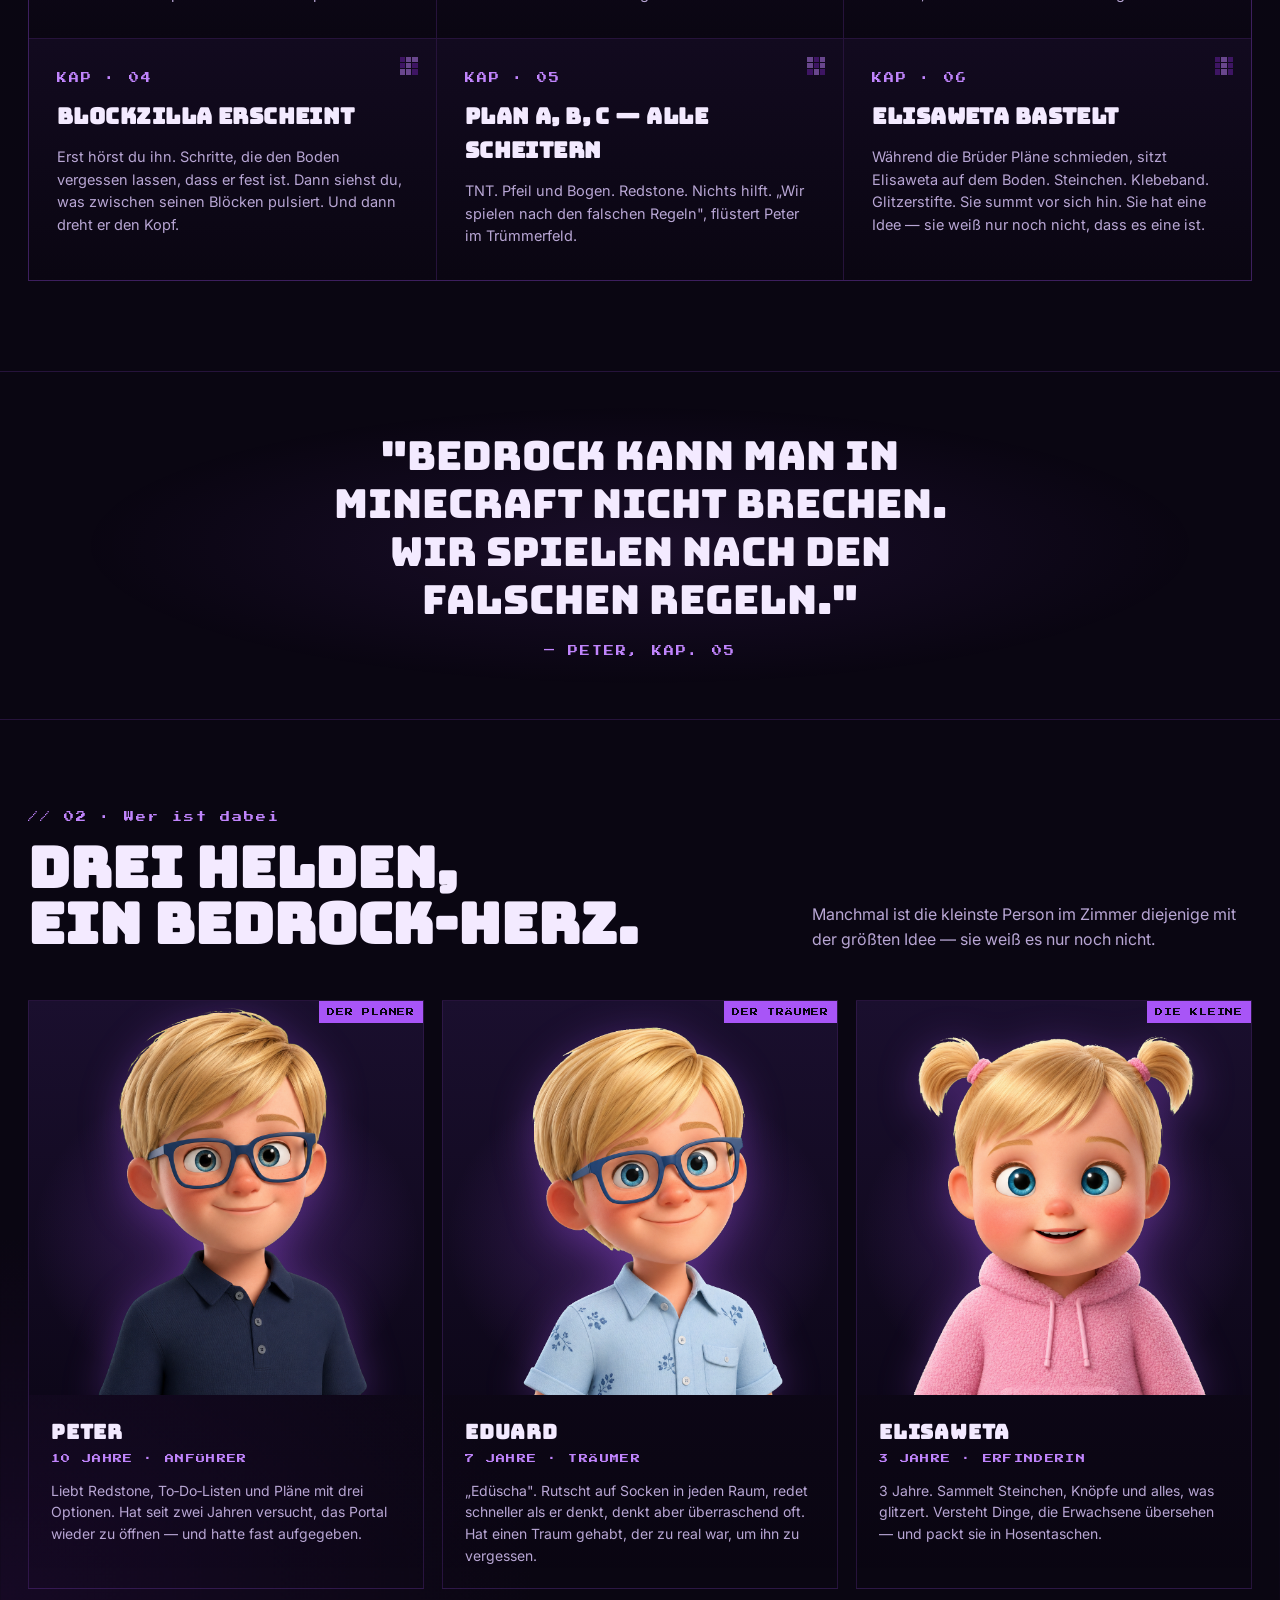
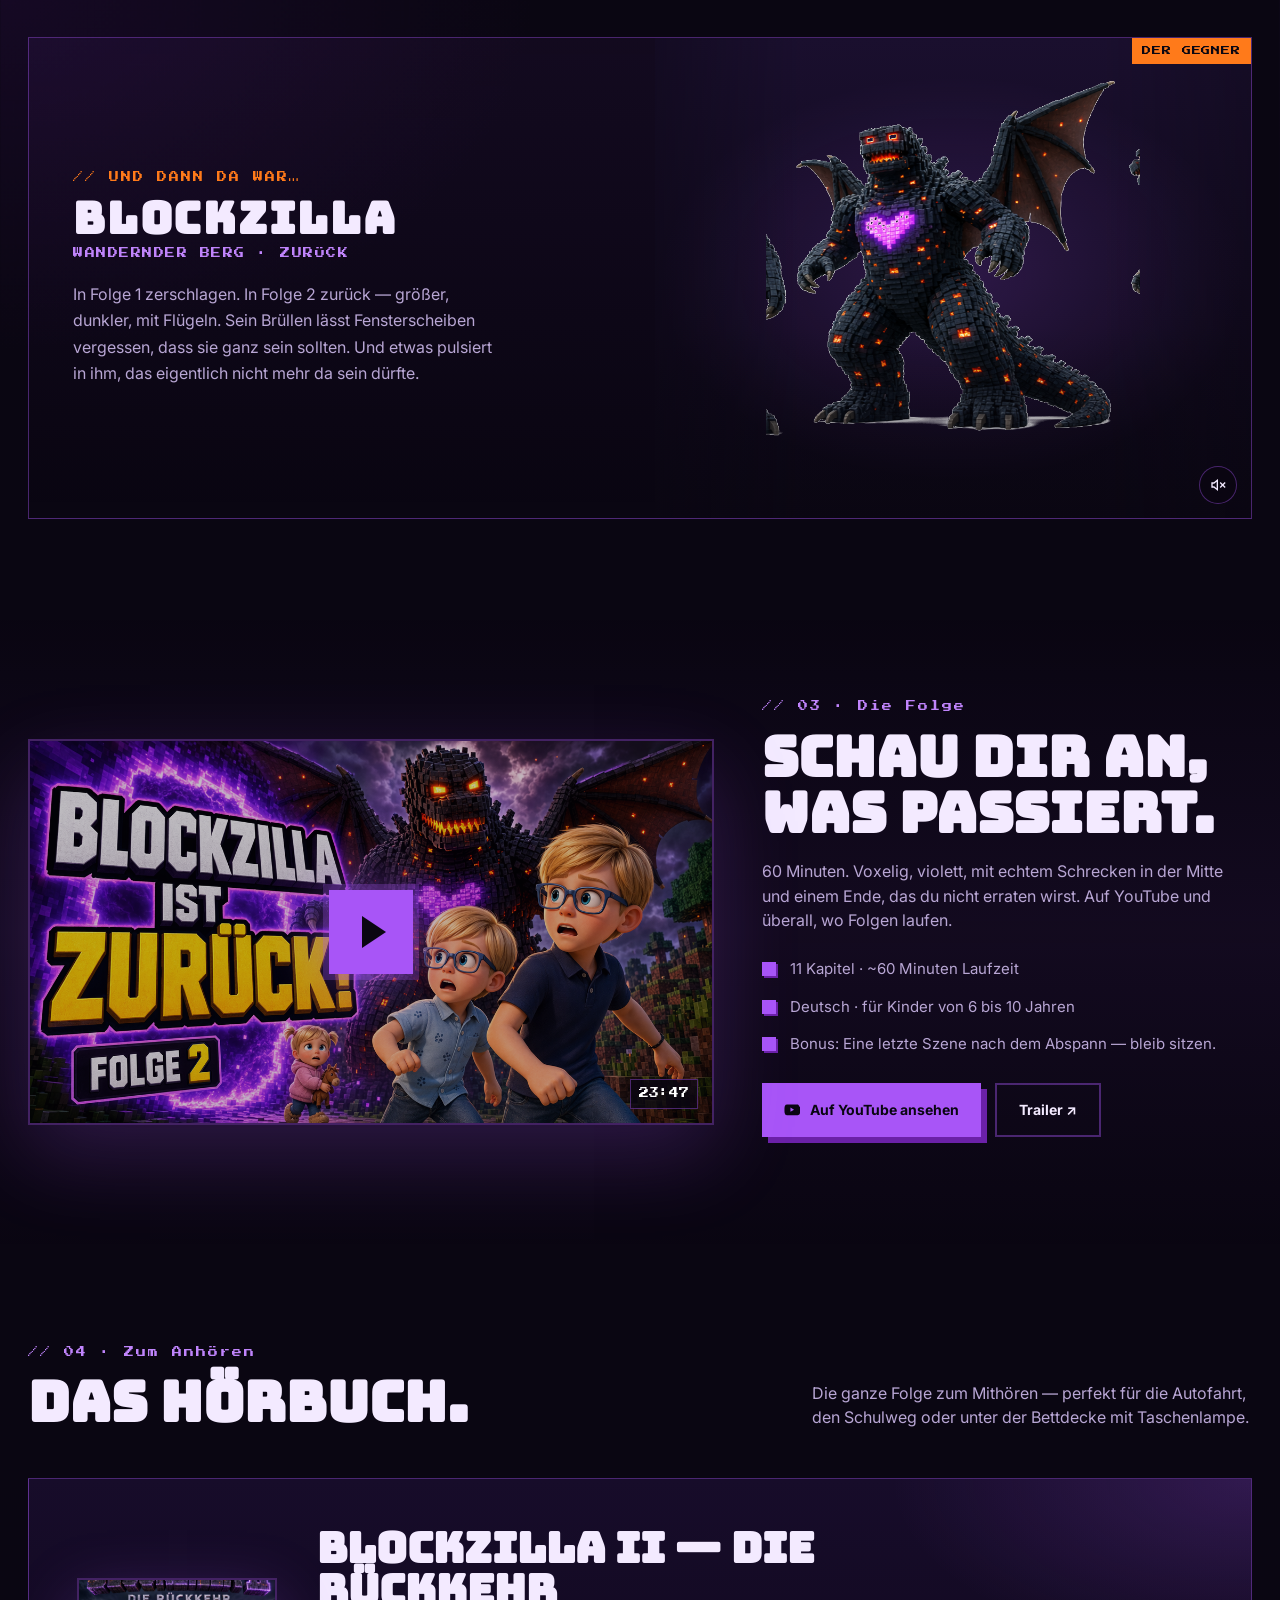
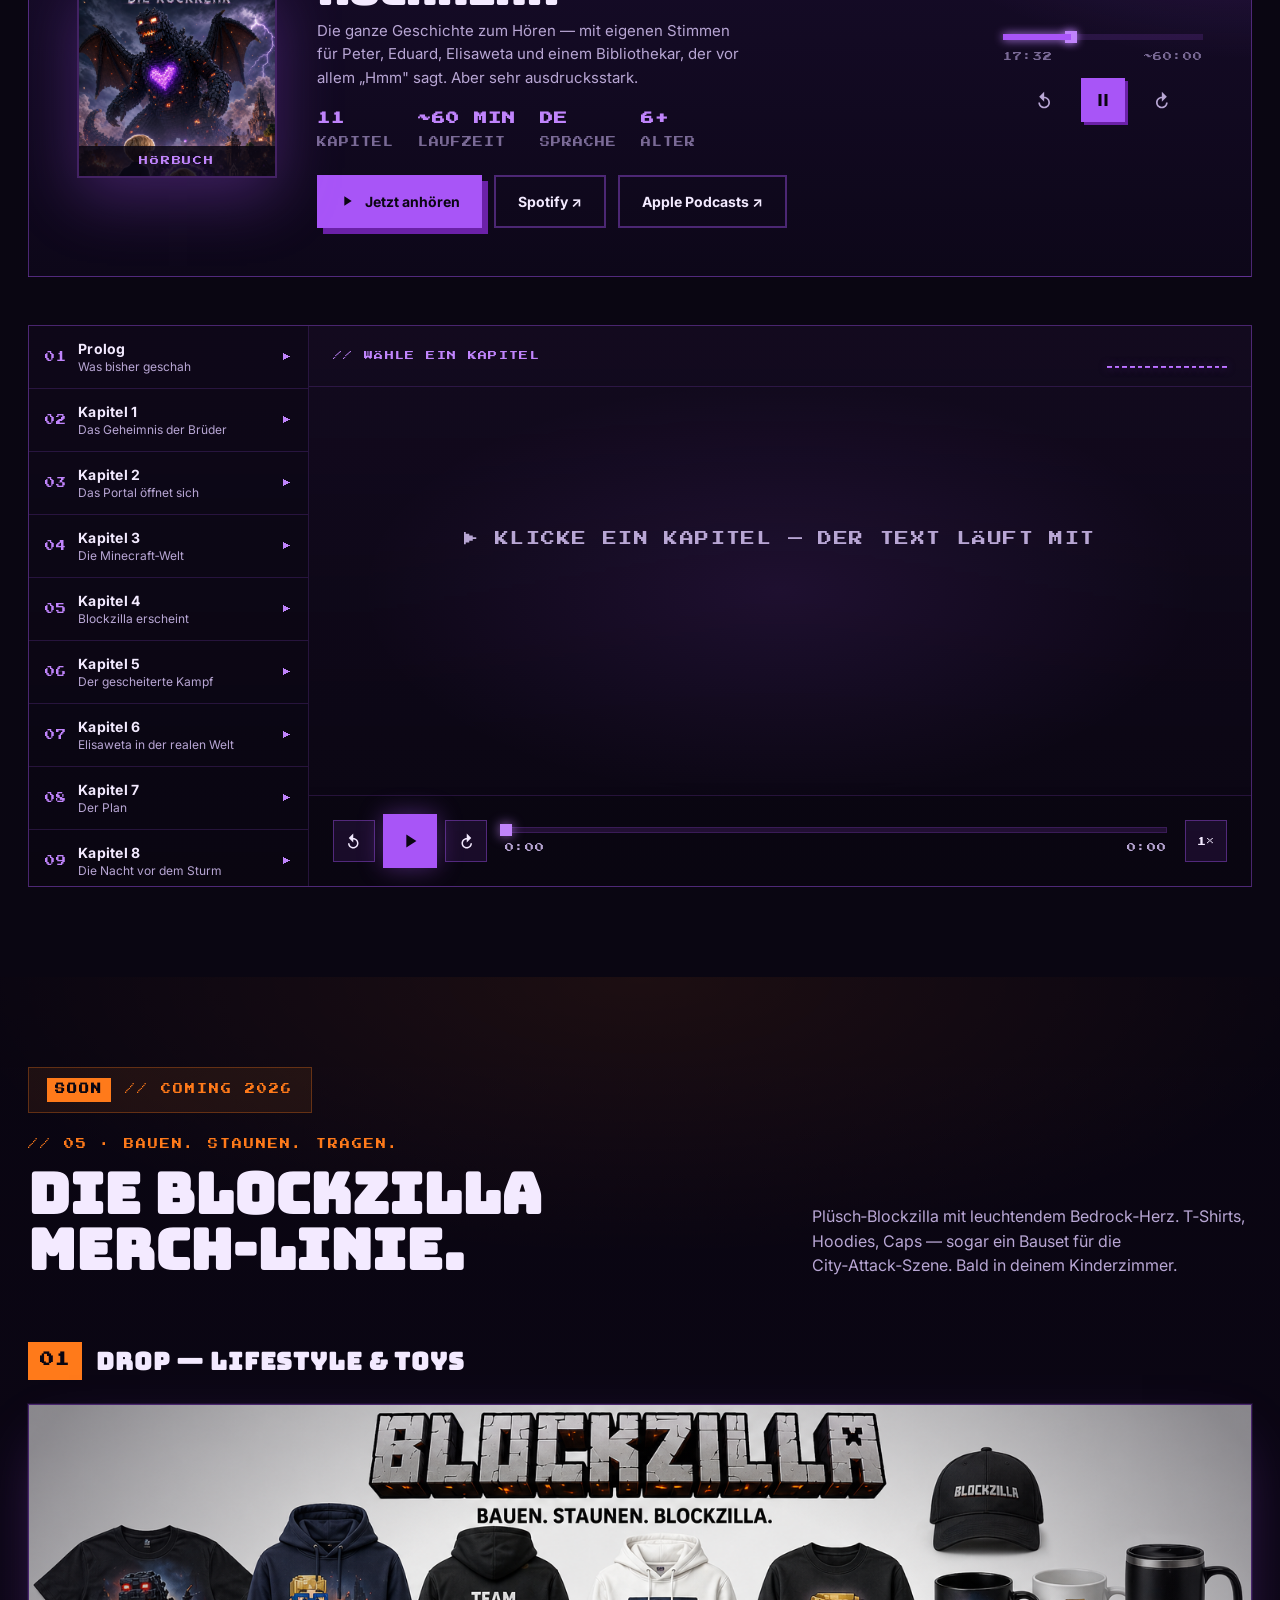
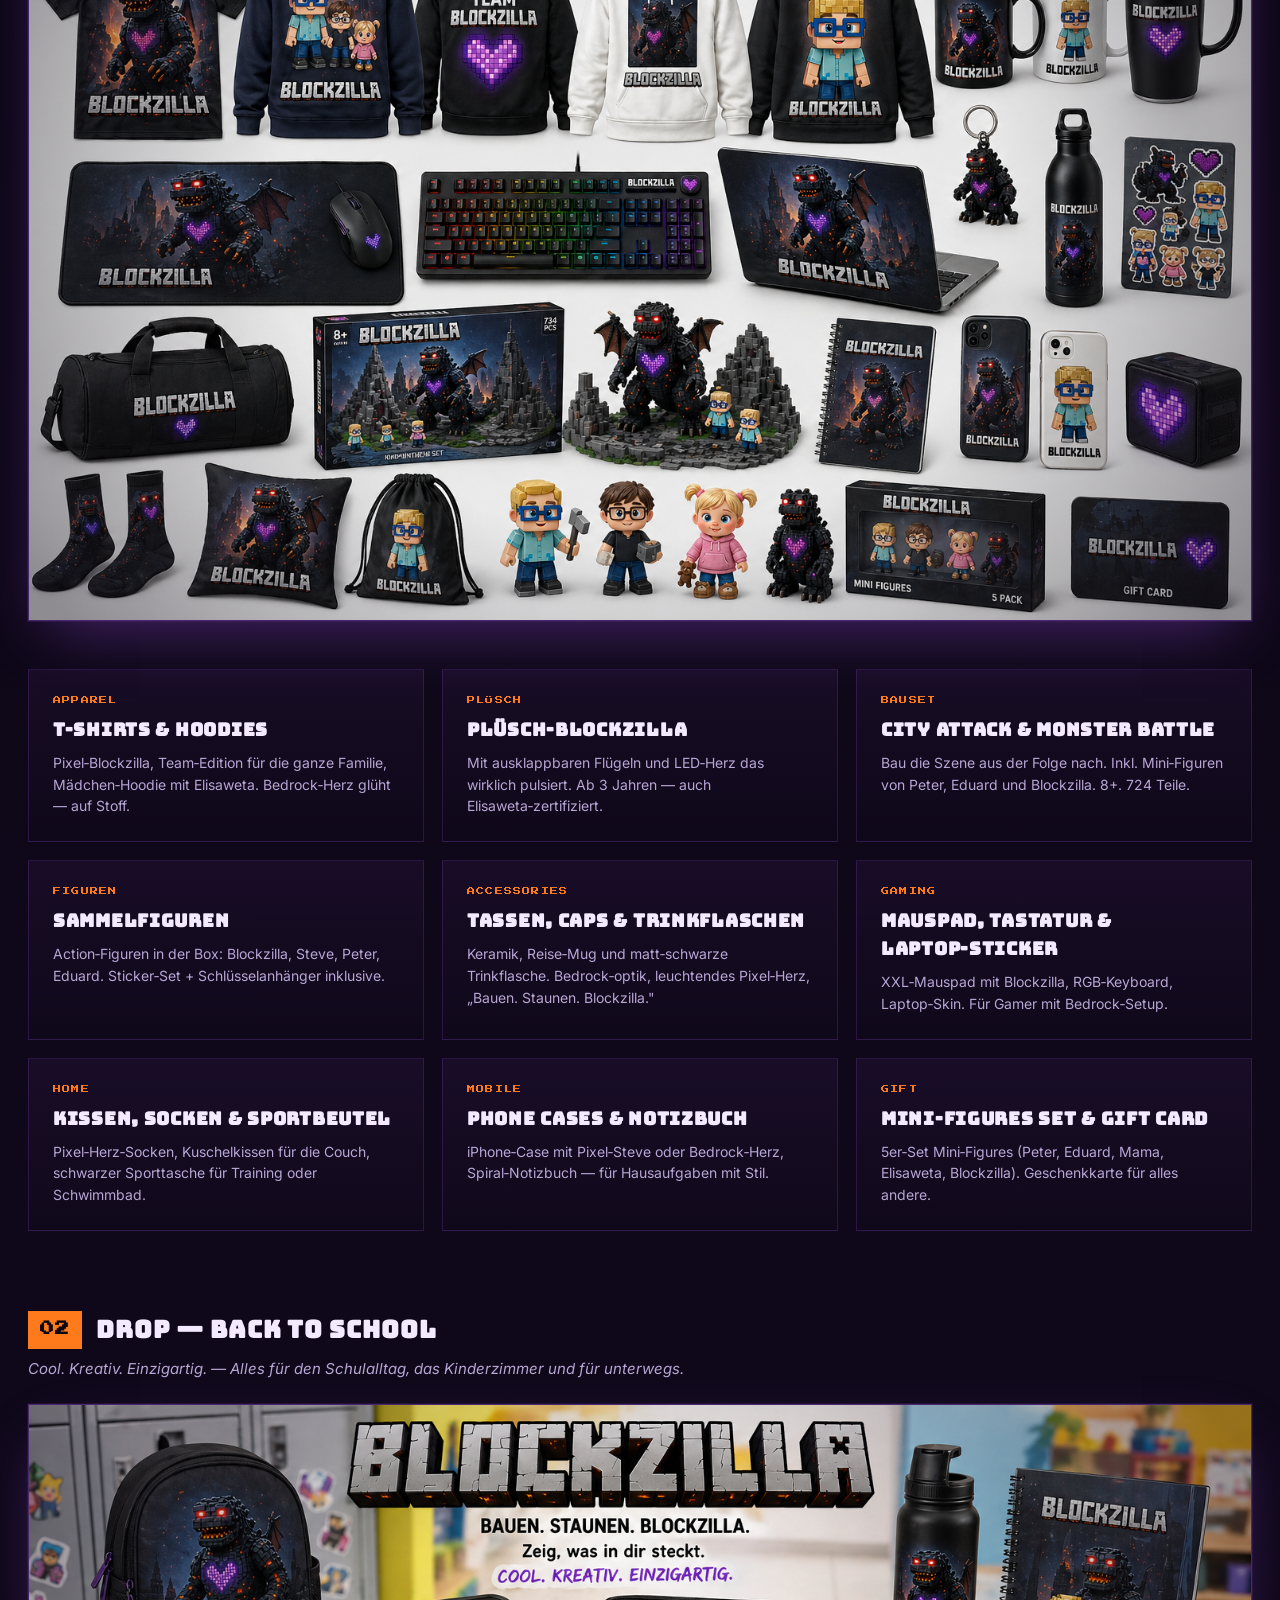
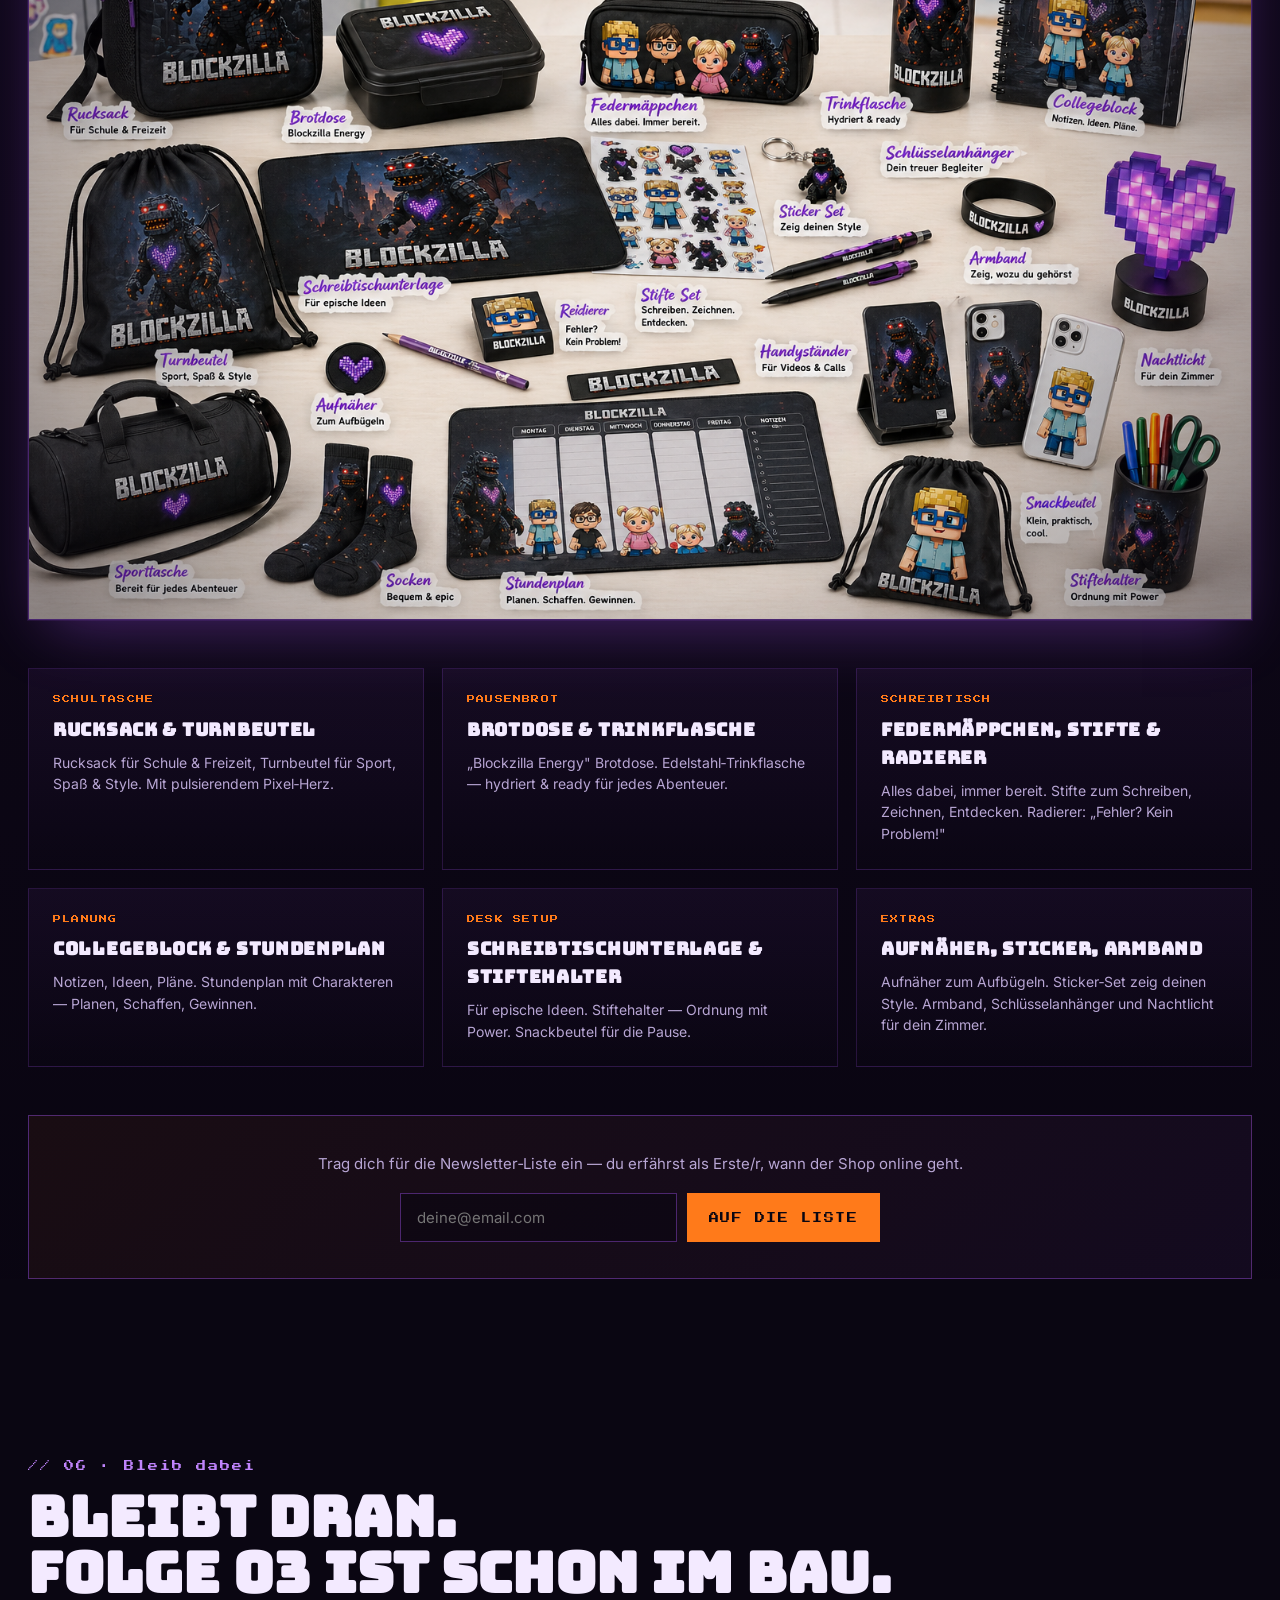
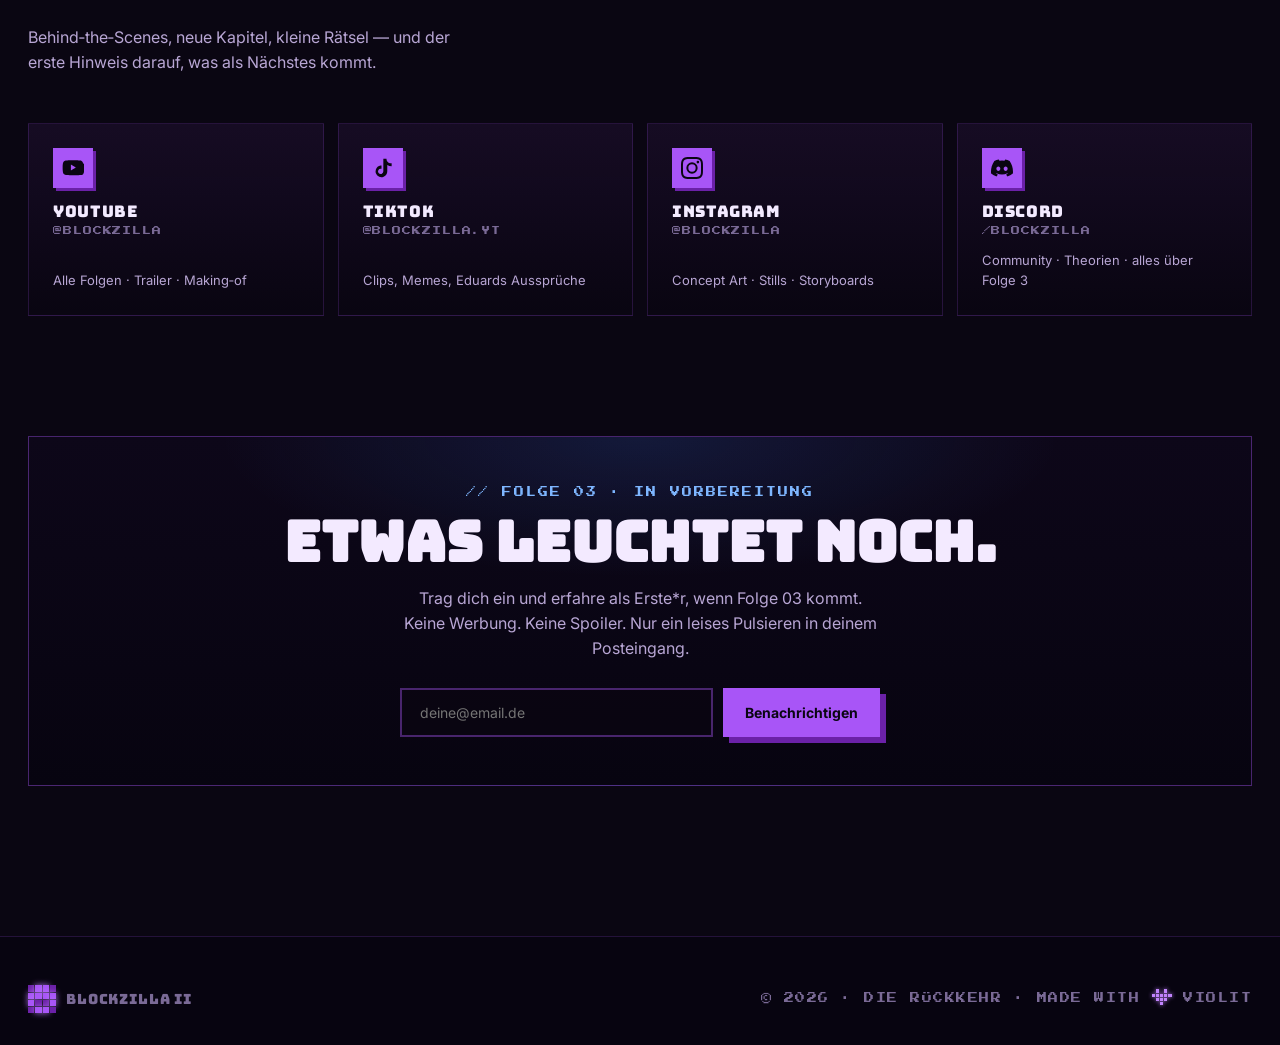
==== commit bd7d9771: "Add merch_school.png, update index.html Co-Authored-By: Claude Sonnet 4.6 <noreply@anthropic.com>" ====
--- a/index.html
+++ b/index.html
@@ -612,8 +612,21 @@
     0%,100%{box-shadow:0 0 0 0 rgba(255,122,26,.7);transform:scale(1)}
     50%{box-shadow:0 0 0 8px rgba(255,122,26,0);transform:scale(1.04)}
   }
+  .merch-tabs{margin-top:64px}
+  .merch-tab-title{
+    font-family:'Bungee',sans-serif;font-size:24px;letter-spacing:.04em;
+    margin:0 0 8px;
+    display:flex;align-items:center;gap:14px;
+  }
+  .merch-tab-num{
+    font-family:'Press Start 2P',monospace;font-size:14px;
+    color:#0a0612;background:var(--ember);padding:8px 12px;
+  }
+  .merch-tab-sub{
+    color:var(--ink-dim);font-size:15px;margin:0 0 0 0;font-style:italic;
+  }
   .merch-frame{
-    position:relative;margin-top:48px;
+    position:relative;margin-top:24px;
     border:1px solid var(--line-strong);
     background:#0a0612;
     overflow:hidden;
@@ -1076,6 +1089,10 @@
       <p class="section-lede">Plüsch‑Blockzilla mit leuchtendem Bedrock‑Herz. T‑Shirts, Hoodies, Caps — sogar ein Bauset für die City‑Attack‑Szene. Bald in deinem Kinderzimmer.</p>
     </div>
 
+    <div class="merch-tabs reveal">
+      <h3 class="merch-tab-title"><span class="merch-tab-num">01</span> DROP — Lifestyle &amp; Toys</h3>
+    </div>
+
     <div class="merch-frame reveal">
       <img src="assets/merch_lineup.png" alt="Blockzilla Merch‑Linie: T-Shirts, Hoodies, Plüschtiere, Bausets, Caps und mehr" />
       <div class="merch-glow"></div>
@@ -1104,13 +1121,71 @@
       </li>
       <li>
         <span class="merch-tag">ACCESSORIES</span>
-        <h4>Caps, Beanies, Tassen</h4>
-        <p>Bedrock‑schwarz mit Pixel‑Stick. Tasse mit „Bauen. Staunen. Blockzilla." — heißt jeden Morgen Hallo.</p>
-      </li>
-      <li>
-        <span class="merch-tag">SCHULE</span>
-        <h4>Rucksack &amp; Stickerset</h4>
-        <p>Eduard‑blauer Rucksack für den ersten Schultag. Stickerset, das jedes Heft zur Bedrock‑Zone macht.</p>
+        <h4>Tassen, Caps &amp; Trinkflaschen</h4>
+        <p>Keramik, Reise‑Mug und matt‑schwarze Trinkflasche. Bedrock‑optik, leuchtendes Pixel‑Herz, „Bauen. Staunen. Blockzilla."</p>
+      </li>
+      <li>
+        <span class="merch-tag">GAMING</span>
+        <h4>Mauspad, Tastatur &amp; Laptop‑Sticker</h4>
+        <p>XXL‑Mauspad mit Blockzilla, RGB‑Keyboard, Laptop‑Skin. Für Gamer mit Bedrock‑Setup.</p>
+      </li>
+      <li>
+        <span class="merch-tag">HOME</span>
+        <h4>Kissen, Socken &amp; Sportbeutel</h4>
+        <p>Pixel‑Herz‑Socken, Kuschelkissen für die Couch, schwarzer Sporttasche für Training oder Schwimmbad.</p>
+      </li>
+      <li>
+        <span class="merch-tag">MOBILE</span>
+        <h4>Phone Cases &amp; Notizbuch</h4>
+        <p>iPhone‑Case mit Pixel‑Steve oder Bedrock‑Herz, Spiral‑Notizbuch — für Hausaufgaben mit Stil.</p>
+      </li>
+      <li>
+        <span class="merch-tag">GIFT</span>
+        <h4>Mini‑Figures Set &amp; Gift Card</h4>
+        <p>5er‑Set Mini‑Figures (Peter, Eduard, Mama, Elisaweta, Blockzilla). Geschenkkarte für alles andere.</p>
+      </li>
+    </ul>
+
+    <div class="merch-tabs reveal" style="margin-top:80px">
+      <h3 class="merch-tab-title"><span class="merch-tab-num">02</span> DROP — Back to School</h3>
+      <p class="merch-tab-sub">Cool. Kreativ. Einzigartig. — Alles für den Schulalltag, das Kinderzimmer und für unterwegs.</p>
+    </div>
+
+    <div class="merch-frame reveal">
+      <img src="assets/merch_school.png" alt="Blockzilla Schul‑Kollektion: Rucksack, Brotdose, Federmäppchen, Trinkflasche, Collegeblock, Stundenplan, Stifte und mehr" />
+      <div class="merch-glow"></div>
+    </div>
+
+    <ul class="merch-grid reveal">
+      <li>
+        <span class="merch-tag">SCHULTASCHE</span>
+        <h4>Rucksack &amp; Turnbeutel</h4>
+        <p>Rucksack für Schule &amp; Freizeit, Turnbeutel für Sport, Spaß &amp; Style. Mit pulsierendem Pixel‑Herz.</p>
+      </li>
+      <li>
+        <span class="merch-tag">PAUSENBROT</span>
+        <h4>Brotdose &amp; Trinkflasche</h4>
+        <p>„Blockzilla Energy" Brotdose. Edelstahl‑Trinkflasche — hydriert &amp; ready für jedes Abenteuer.</p>
+      </li>
+      <li>
+        <span class="merch-tag">SCHREIBTISCH</span>
+        <h4>Federmäppchen, Stifte &amp; Radierer</h4>
+        <p>Alles dabei, immer bereit. Stifte zum Schreiben, Zeichnen, Entdecken. Radierer: „Fehler? Kein Problem!"</p>
+      </li>
+      <li>
+        <span class="merch-tag">PLANUNG</span>
+        <h4>Collegeblock &amp; Stundenplan</h4>
+        <p>Notizen, Ideen, Pläne. Stundenplan mit Charakteren — Planen, Schaffen, Gewinnen.</p>
+      </li>
+      <li>
+        <span class="merch-tag">DESK SETUP</span>
+        <h4>Schreibtischunterlage &amp; Stiftehalter</h4>
+        <p>Für epische Ideen. Stiftehalter — Ordnung mit Power. Snackbeutel für die Pause.</p>
+      </li>
+      <li>
+        <span class="merch-tag">EXTRAS</span>
+        <h4>Aufnäher, Sticker, Armband</h4>
+        <p>Aufnäher zum Aufbügeln. Sticker‑Set zeig deinen Style. Armband, Schlüsselanhänger und Nachtlicht für dein Zimmer.</p>
       </li>
     </ul>
 
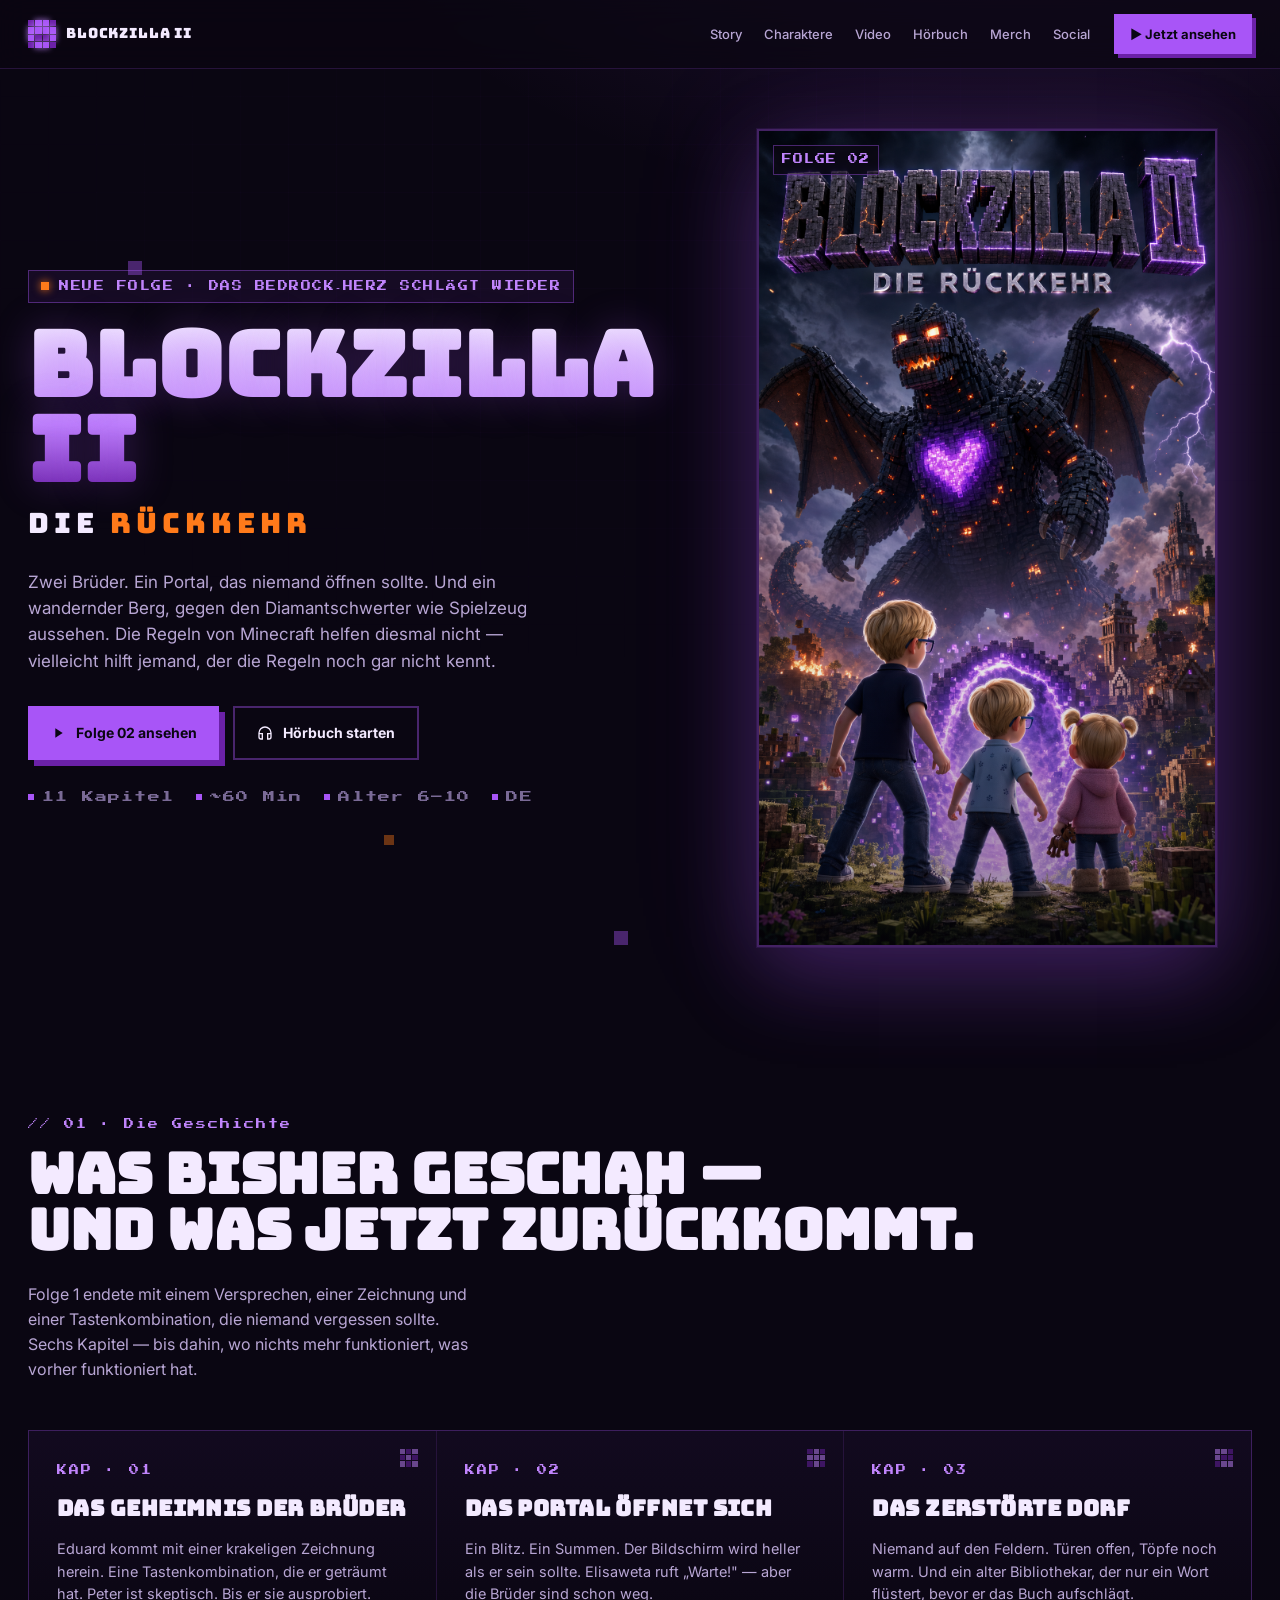
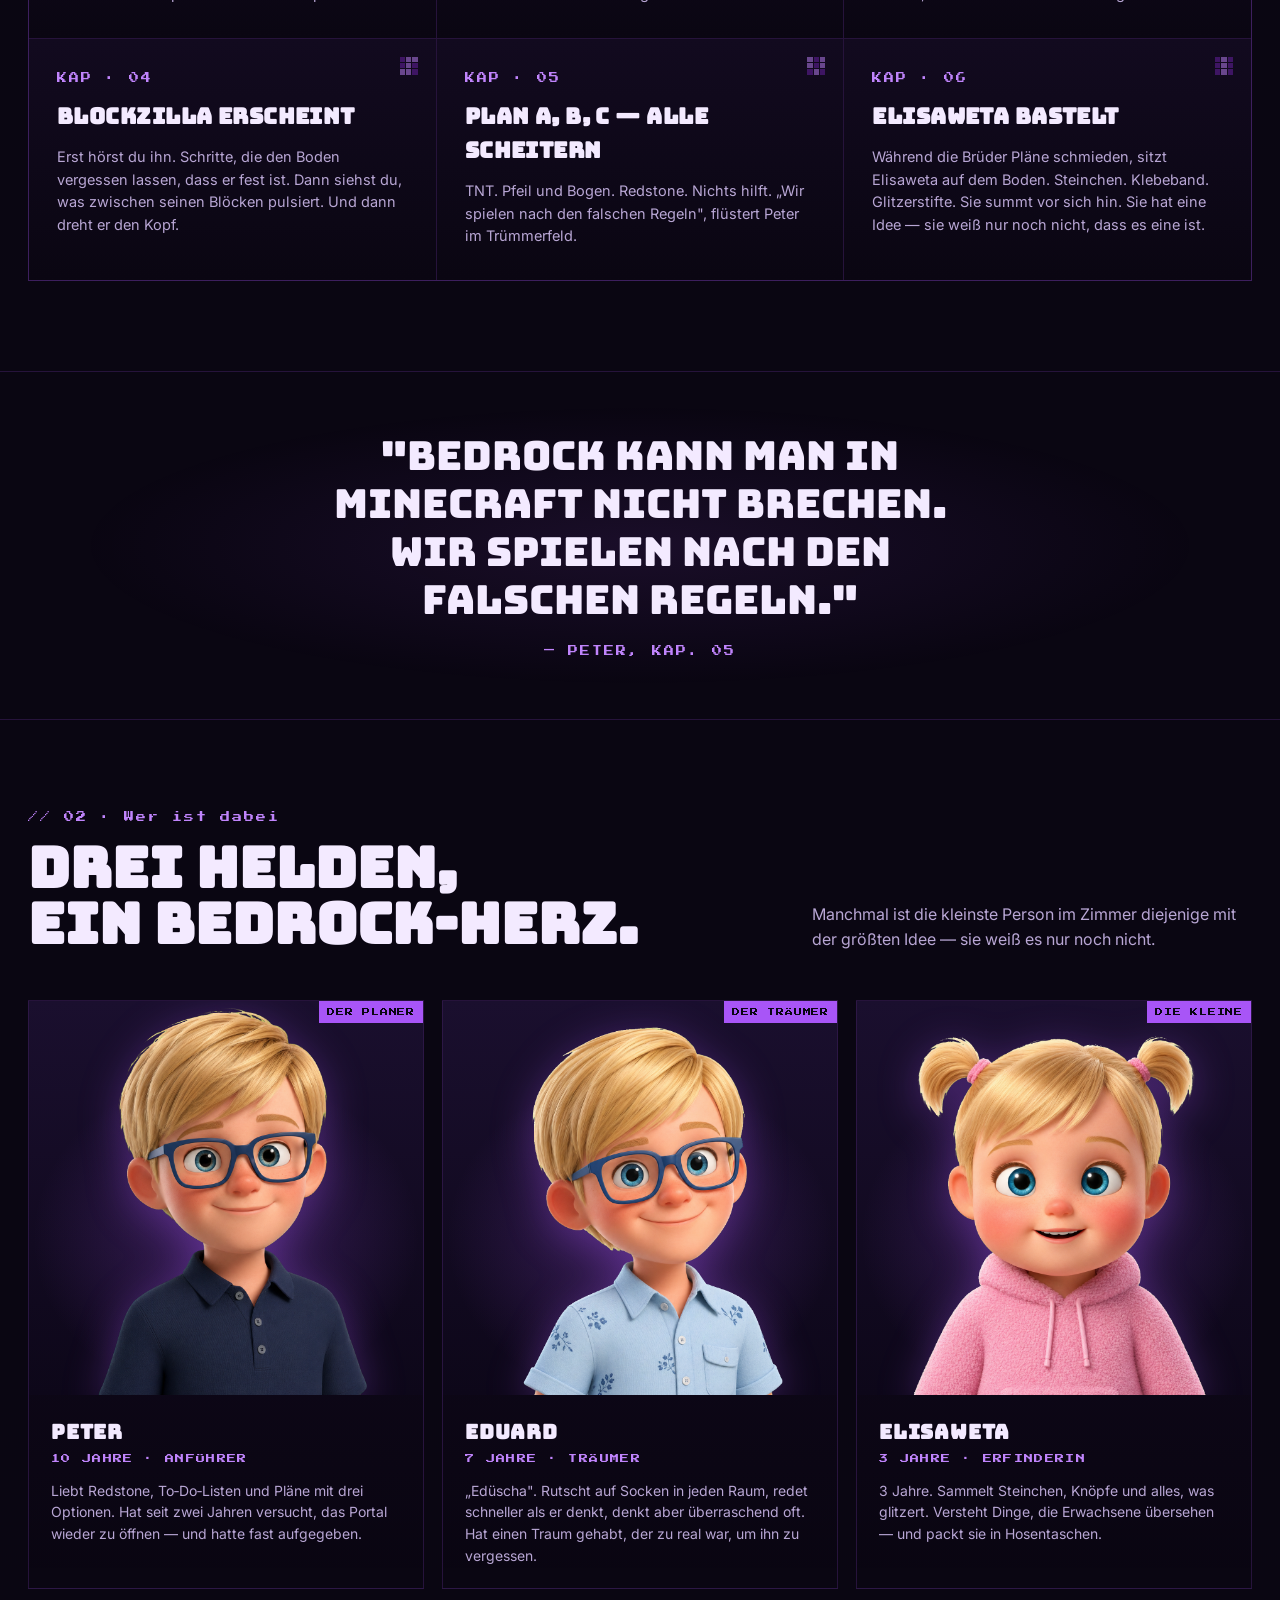
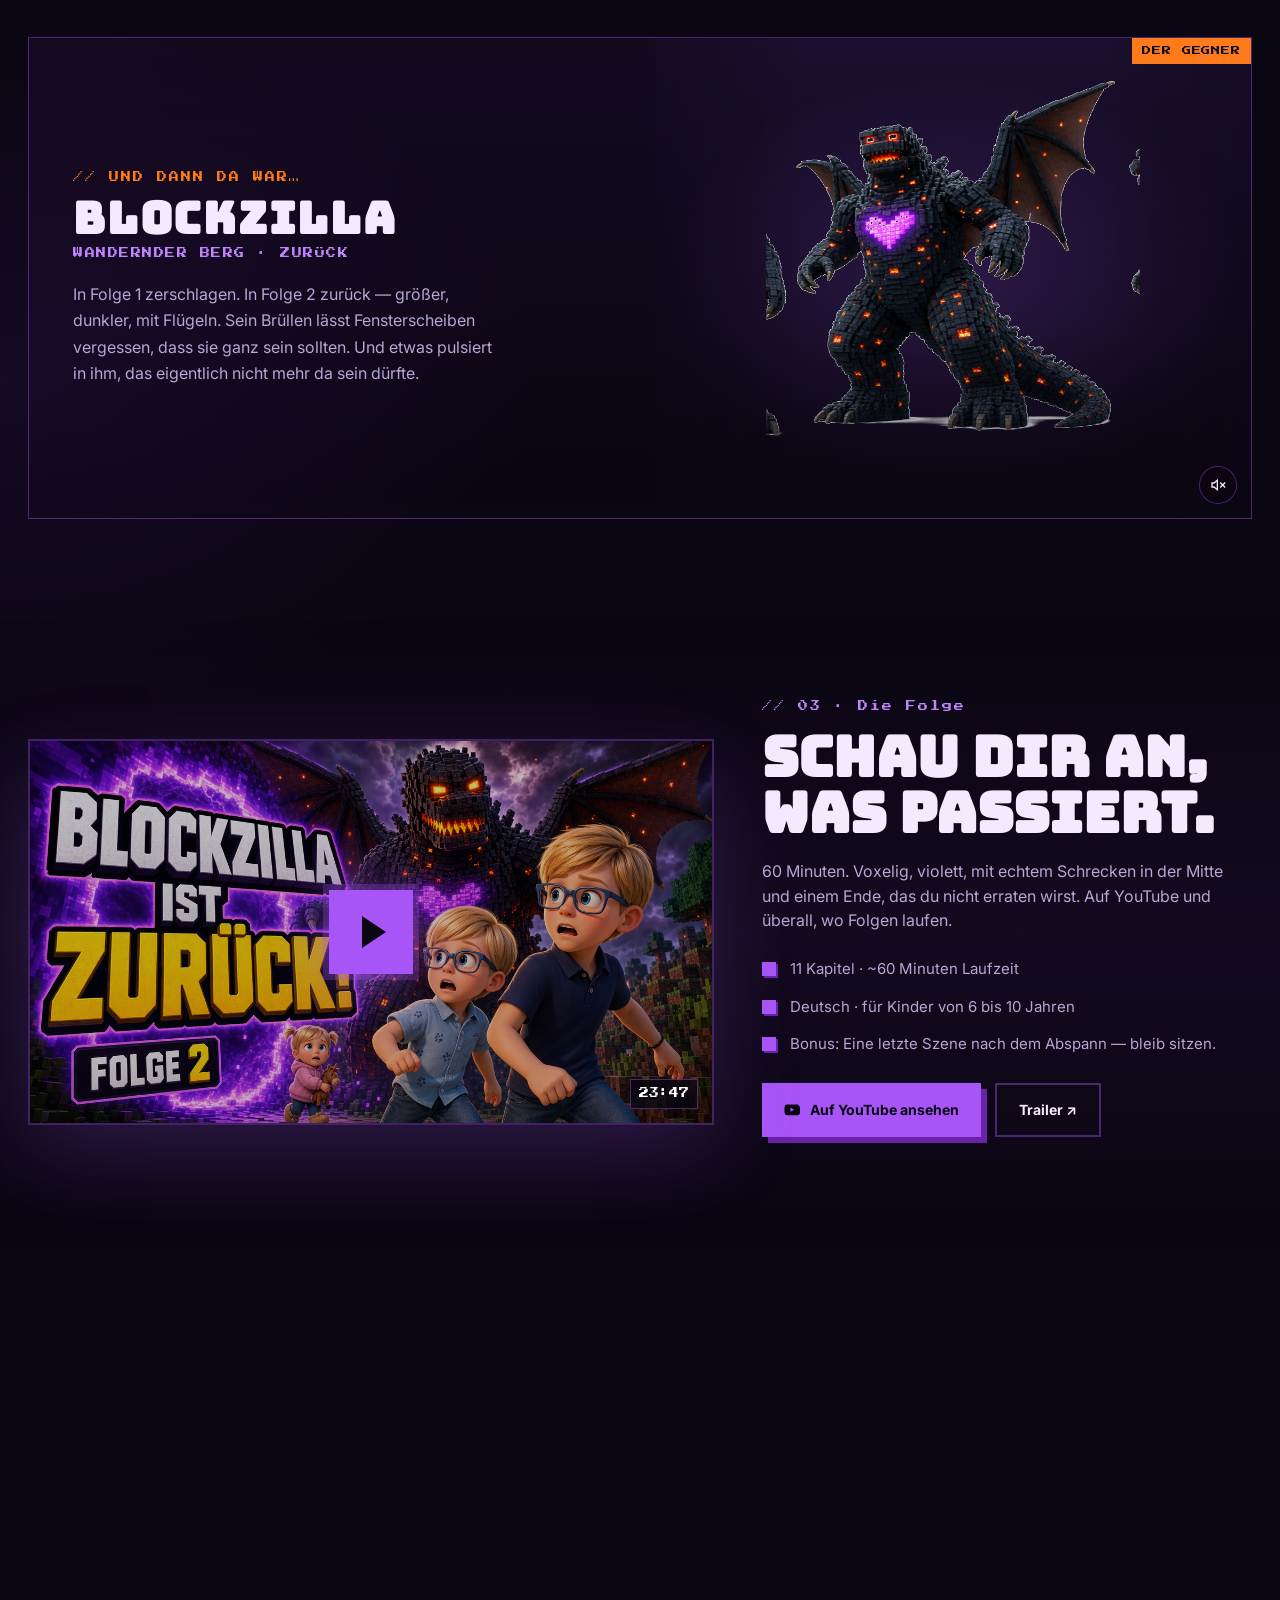
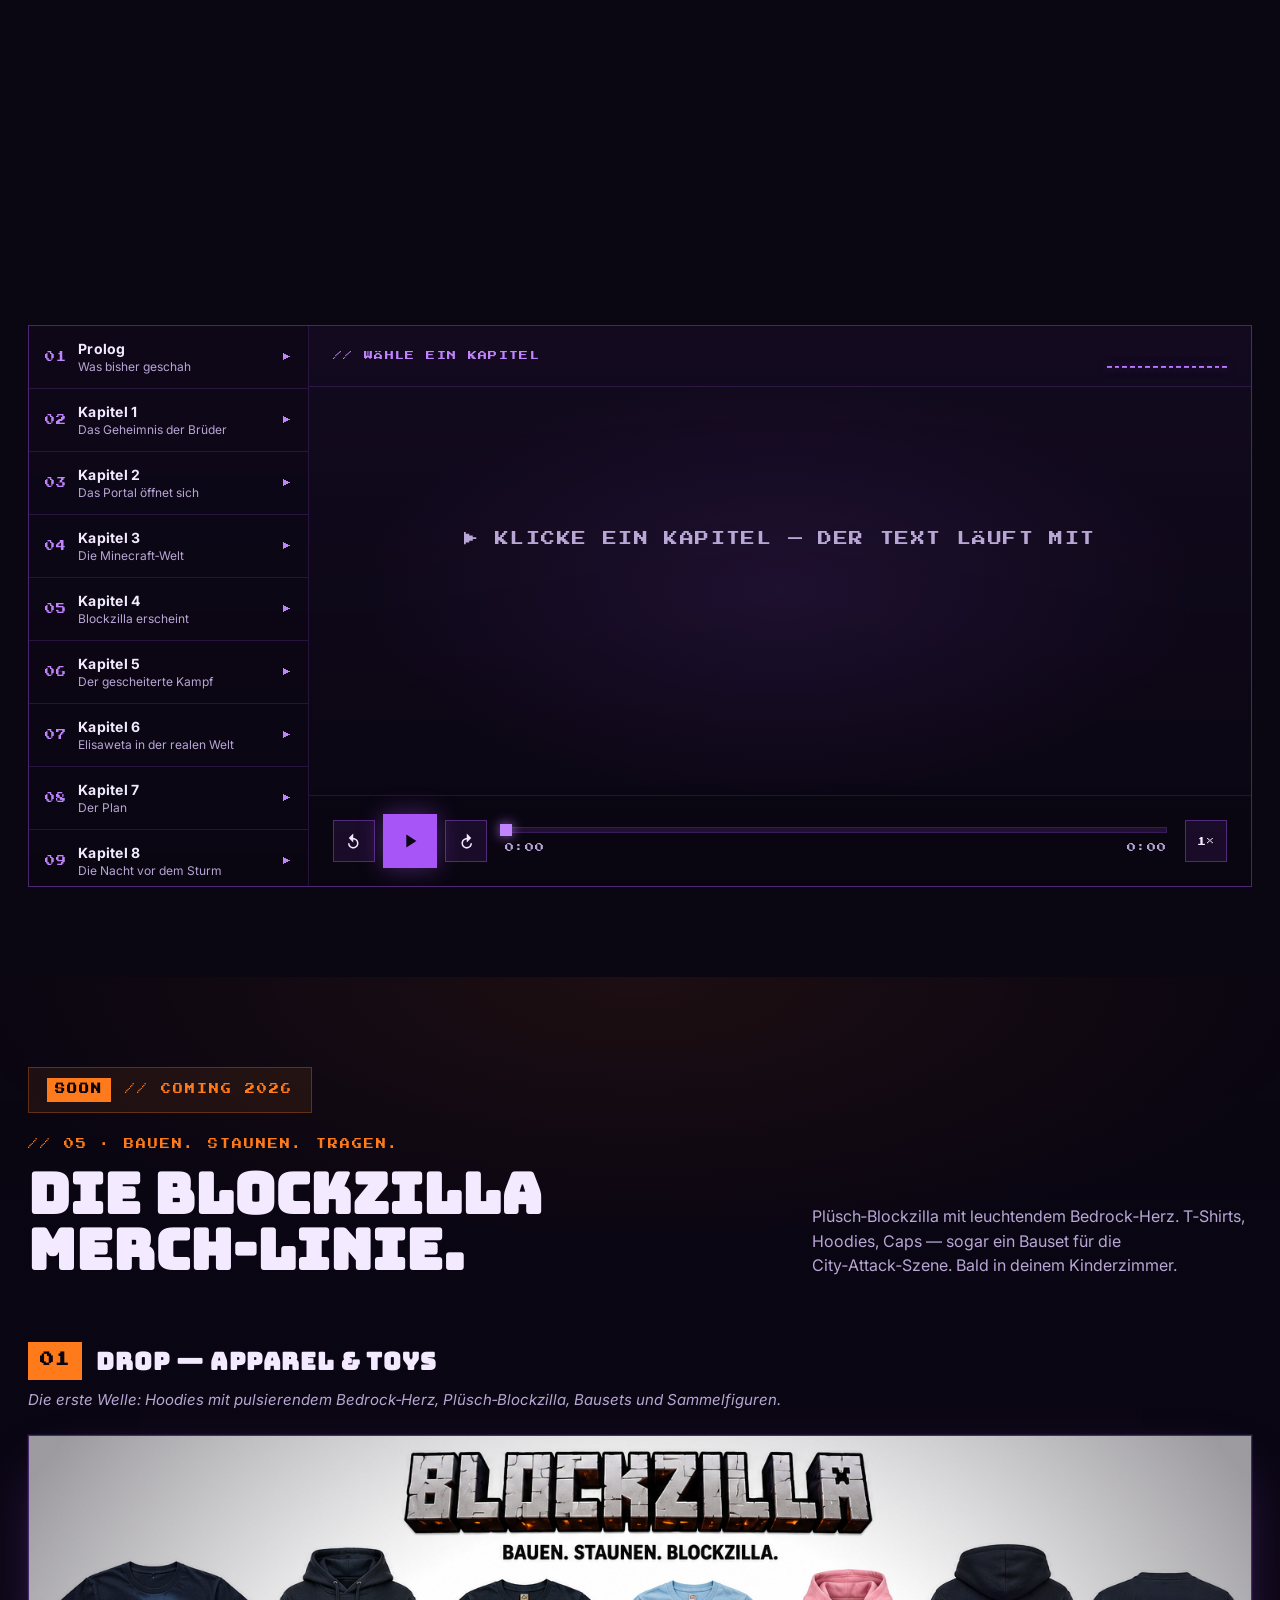
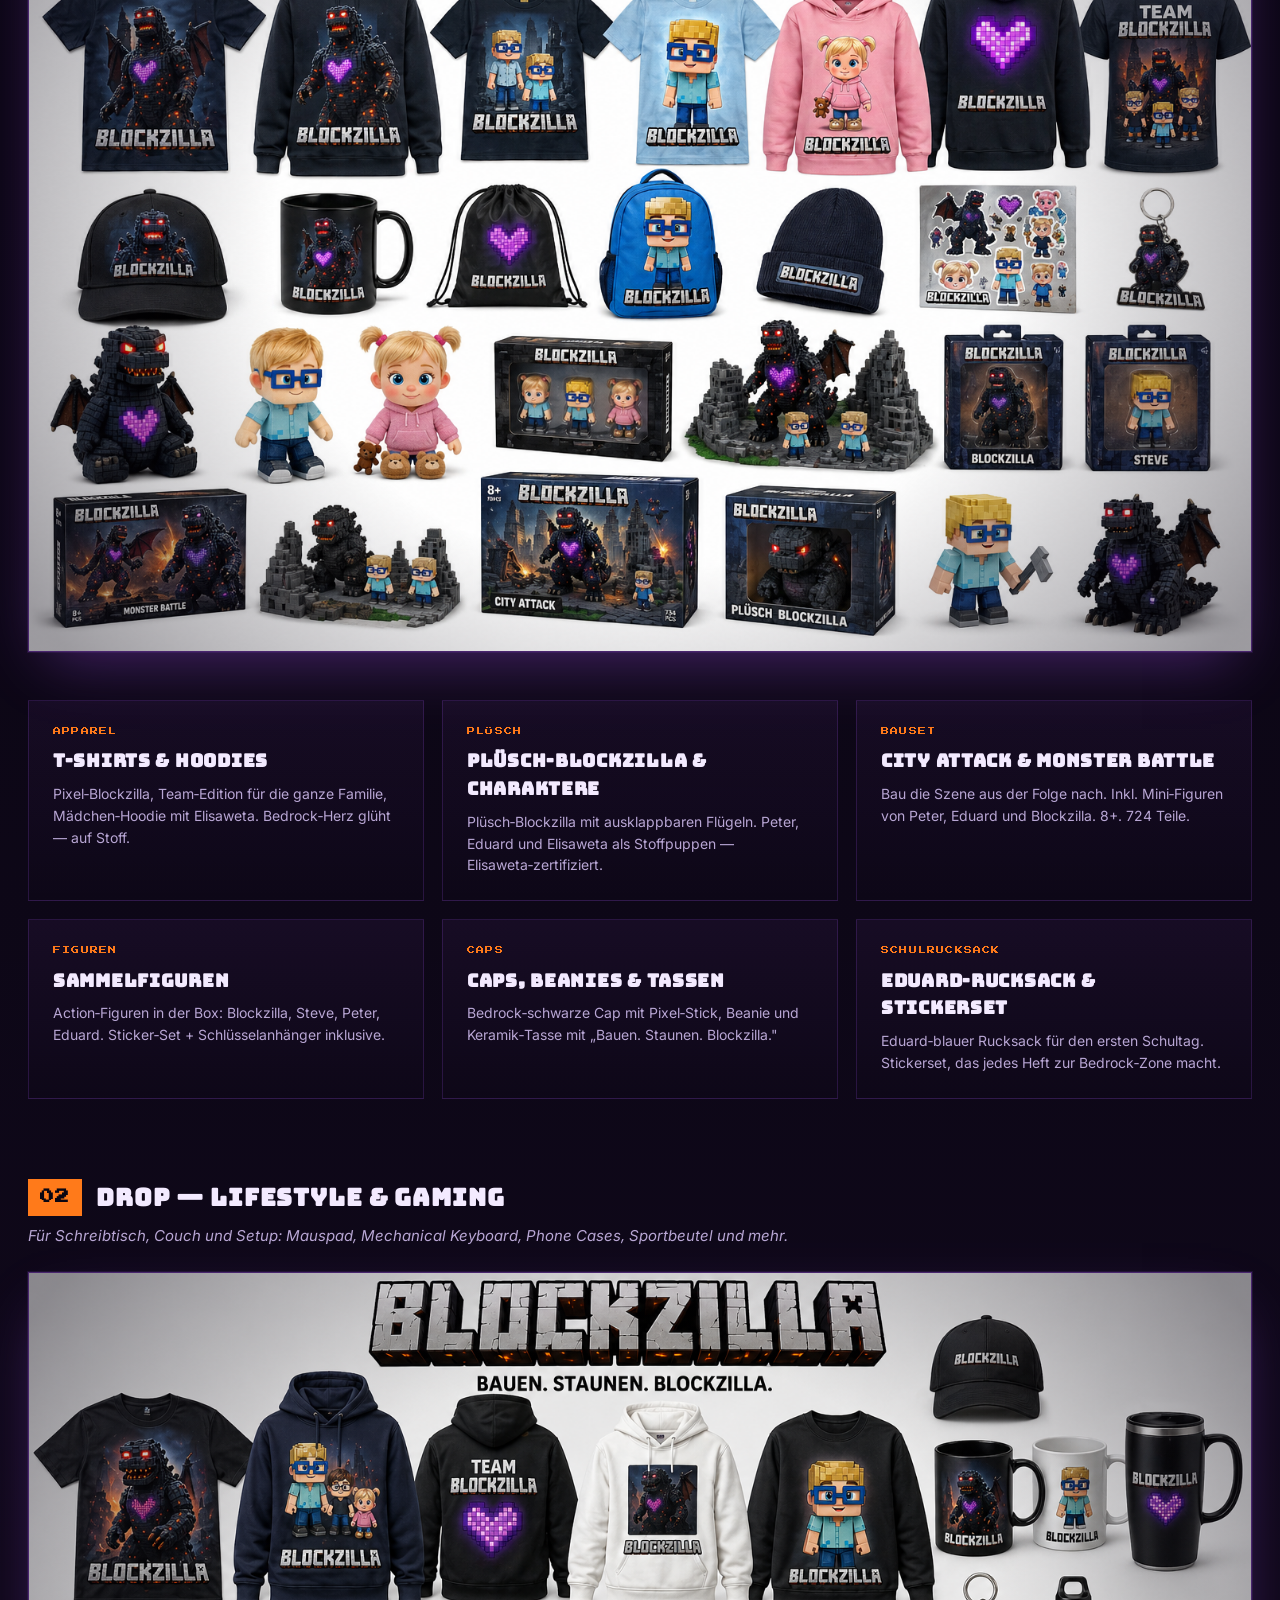
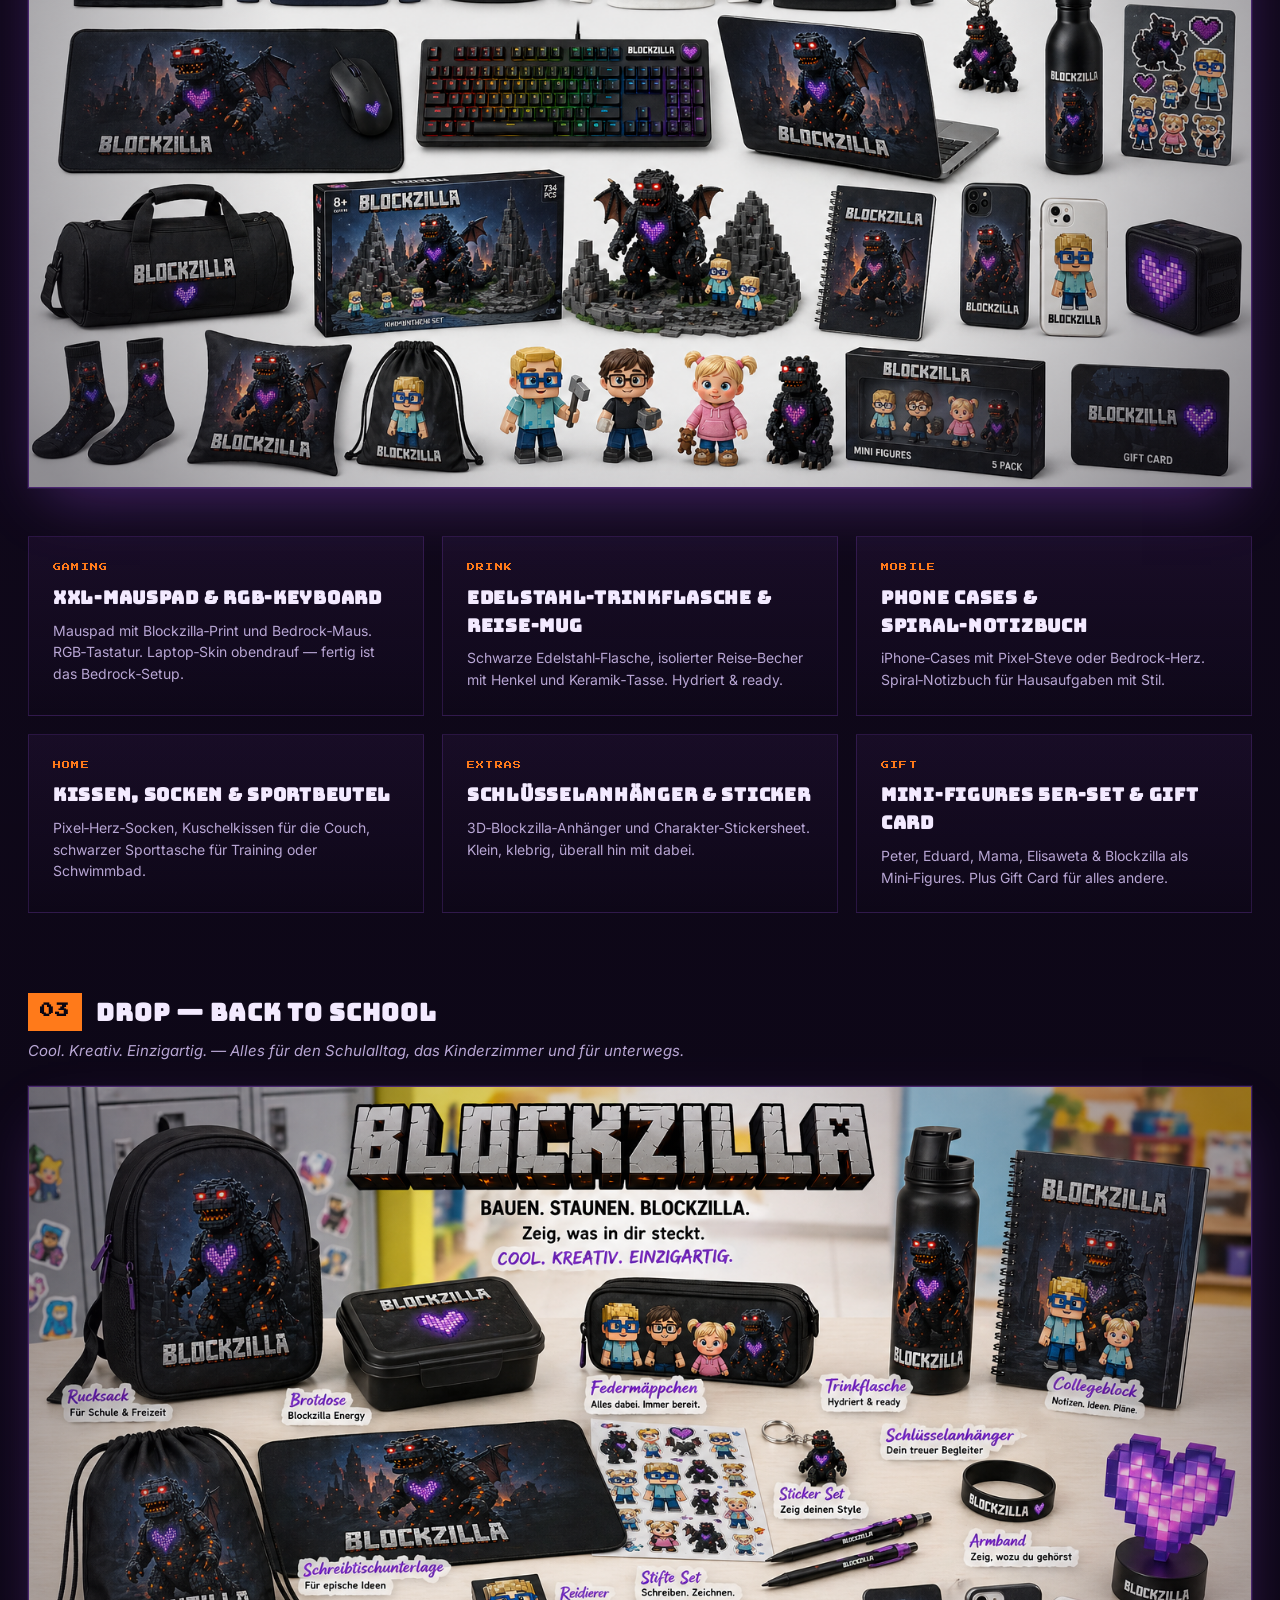
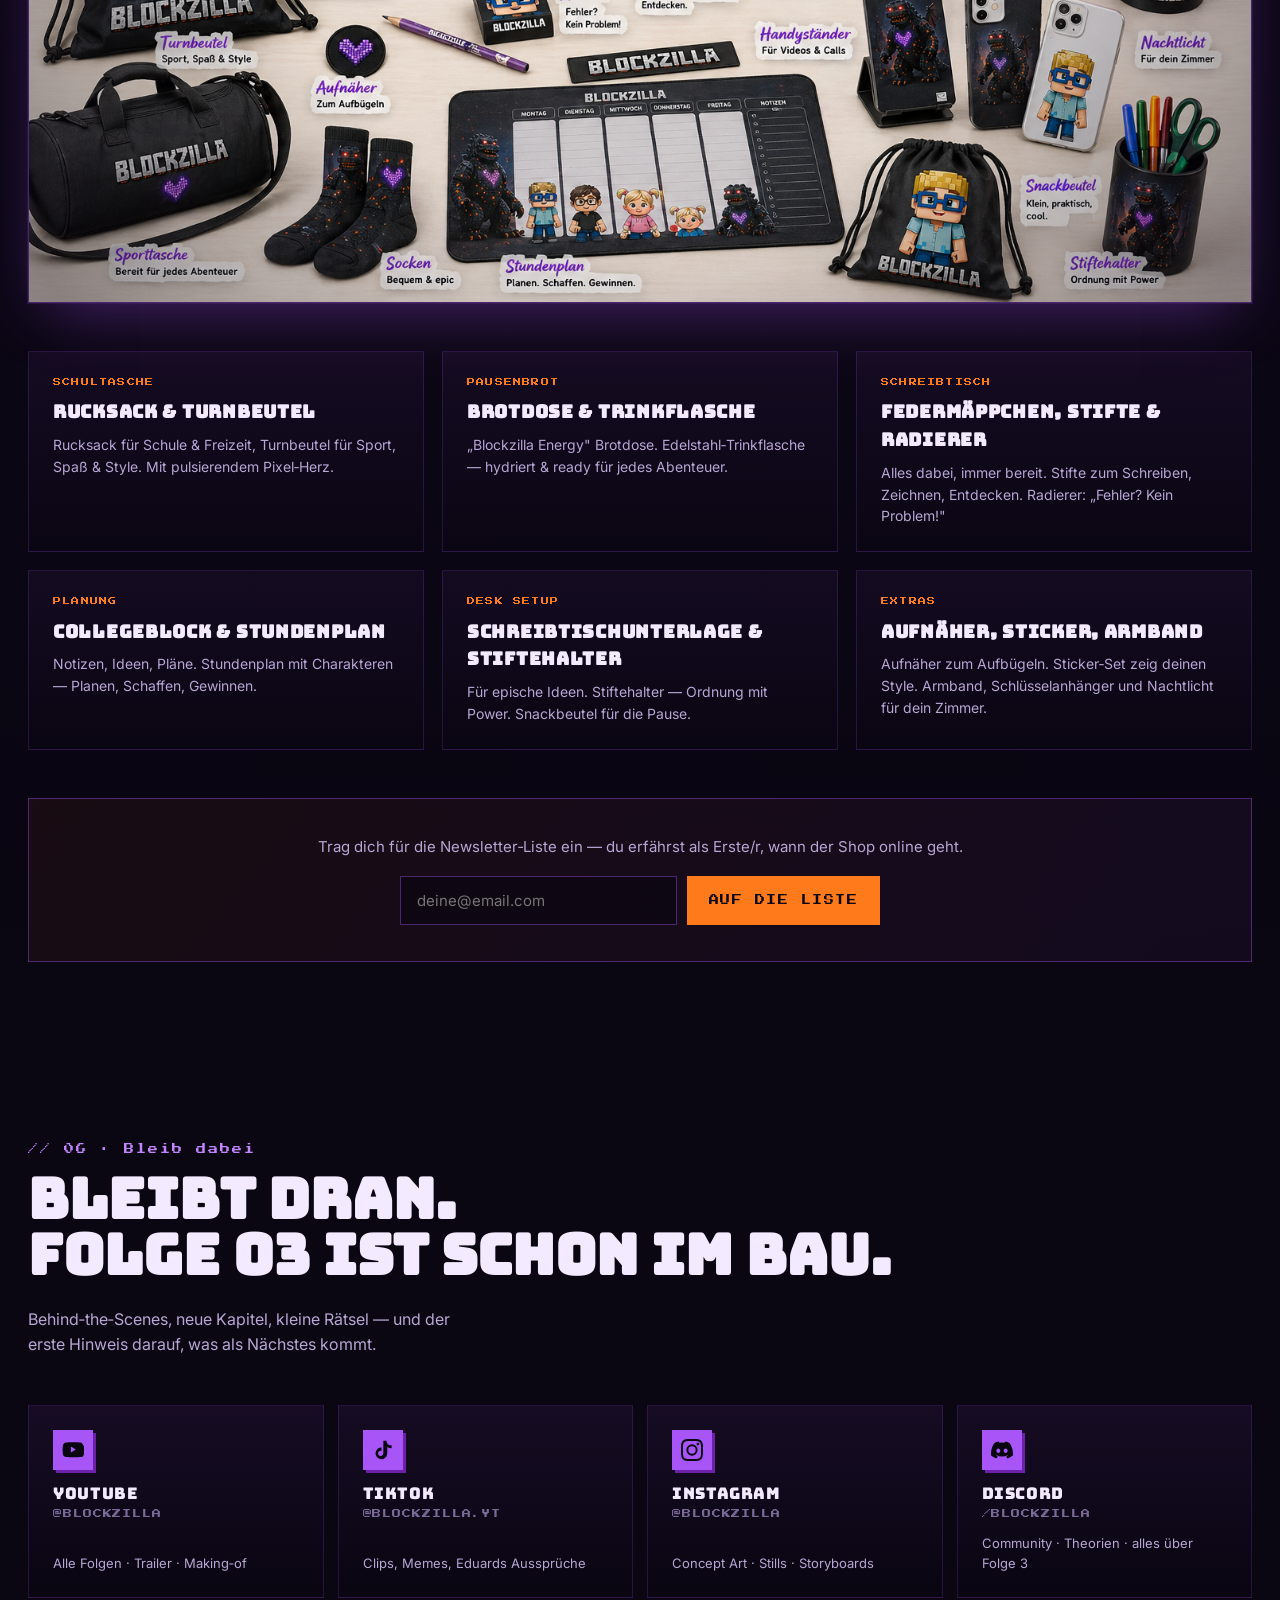
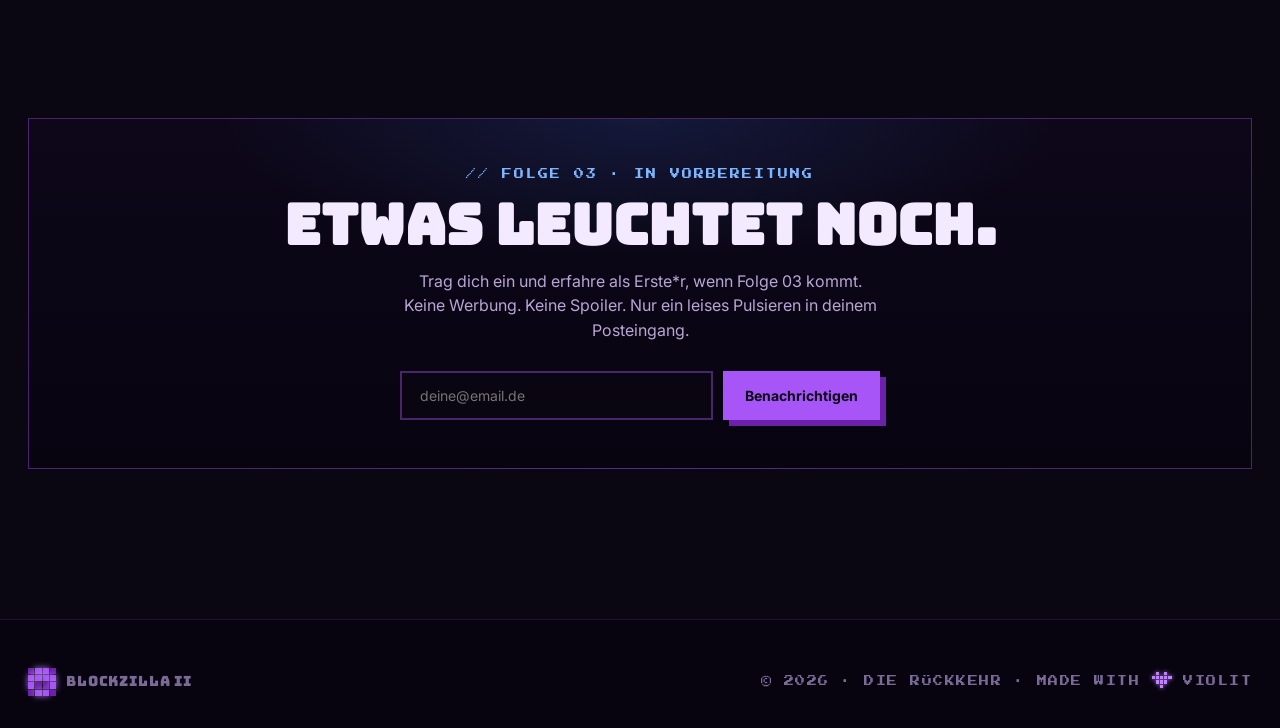
==== commit 98a36d6f: "Add merch_drop1/2/3.png, update index.html Co-Authored-By: Claude Sonnet 4.6 <noreply@anthropic.com>" ====
--- a/index.html
+++ b/index.html
@@ -1090,11 +1090,12 @@
     </div>
 
     <div class="merch-tabs reveal">
-      <h3 class="merch-tab-title"><span class="merch-tab-num">01</span> DROP — Lifestyle &amp; Toys</h3>
+      <h3 class="merch-tab-title"><span class="merch-tab-num">01</span> DROP — Apparel &amp; Toys</h3>
+      <p class="merch-tab-sub">Die erste Welle: Hoodies mit pulsierendem Bedrock‑Herz, Plüsch‑Blockzilla, Bausets und Sammelfiguren.</p>
     </div>
 
     <div class="merch-frame reveal">
-      <img src="assets/merch_lineup.png" alt="Blockzilla Merch‑Linie: T-Shirts, Hoodies, Plüschtiere, Bausets, Caps und mehr" />
+      <img src="assets/merch_drop1.png" alt="Drop 01: T-Shirts, Hoodies, Plüschtiere, Bausets, Caps, Sammelfiguren" />
       <div class="merch-glow"></div>
     </div>
 
@@ -1106,8 +1107,8 @@
       </li>
       <li>
         <span class="merch-tag">PLÜSCH</span>
-        <h4>Plüsch‑Blockzilla</h4>
-        <p>Mit ausklappbaren Flügeln und LED‑Herz das wirklich pulsiert. Ab 3 Jahren — auch Elisaweta‑zertifiziert.</p>
+        <h4>Plüsch‑Blockzilla &amp; Charaktere</h4>
+        <p>Plüsch‑Blockzilla mit ausklappbaren Flügeln. Peter, Eduard und Elisaweta als Stoffpuppen — Elisaweta‑zertifiziert.</p>
       </li>
       <li>
         <span class="merch-tag">BAUSET</span>
@@ -1120,14 +1121,42 @@
         <p>Action‑Figuren in der Box: Blockzilla, Steve, Peter, Eduard. Sticker‑Set + Schlüsselanhänger inklusive.</p>
       </li>
       <li>
-        <span class="merch-tag">ACCESSORIES</span>
-        <h4>Tassen, Caps &amp; Trinkflaschen</h4>
-        <p>Keramik, Reise‑Mug und matt‑schwarze Trinkflasche. Bedrock‑optik, leuchtendes Pixel‑Herz, „Bauen. Staunen. Blockzilla."</p>
-      </li>
+        <span class="merch-tag">CAPS</span>
+        <h4>Caps, Beanies &amp; Tassen</h4>
+        <p>Bedrock‑schwarze Cap mit Pixel‑Stick, Beanie und Keramik‑Tasse mit „Bauen. Staunen. Blockzilla."</p>
+      </li>
+      <li>
+        <span class="merch-tag">SCHULRUCKSACK</span>
+        <h4>Eduard‑Rucksack &amp; Stickerset</h4>
+        <p>Eduard‑blauer Rucksack für den ersten Schultag. Stickerset, das jedes Heft zur Bedrock‑Zone macht.</p>
+      </li>
+    </ul>
+
+    <div class="merch-tabs reveal" style="margin-top:80px">
+      <h3 class="merch-tab-title"><span class="merch-tab-num">02</span> DROP — Lifestyle &amp; Gaming</h3>
+      <p class="merch-tab-sub">Für Schreibtisch, Couch und Setup: Mauspad, Mechanical Keyboard, Phone Cases, Sportbeutel und mehr.</p>
+    </div>
+
+    <div class="merch-frame reveal">
+      <img src="assets/merch_drop2.png" alt="Drop 02: Mauspad, Tastatur, Laptop, Sportbeutel, Phone Cases, Trinkflasche, Mini-Figures, Gift Card" />
+      <div class="merch-glow"></div>
+    </div>
+
+    <ul class="merch-grid reveal">
       <li>
         <span class="merch-tag">GAMING</span>
-        <h4>Mauspad, Tastatur &amp; Laptop‑Sticker</h4>
-        <p>XXL‑Mauspad mit Blockzilla, RGB‑Keyboard, Laptop‑Skin. Für Gamer mit Bedrock‑Setup.</p>
+        <h4>XXL‑Mauspad &amp; RGB‑Keyboard</h4>
+        <p>Mauspad mit Blockzilla‑Print und Bedrock‑Maus. RGB‑Tastatur. Laptop‑Skin obendrauf — fertig ist das Bedrock‑Setup.</p>
+      </li>
+      <li>
+        <span class="merch-tag">DRINK</span>
+        <h4>Edelstahl‑Trinkflasche &amp; Reise‑Mug</h4>
+        <p>Schwarze Edelstahl‑Flasche, isolierter Reise‑Becher mit Henkel und Keramik‑Tasse. Hydriert &amp; ready.</p>
+      </li>
+      <li>
+        <span class="merch-tag">MOBILE</span>
+        <h4>Phone Cases &amp; Spiral‑Notizbuch</h4>
+        <p>iPhone‑Cases mit Pixel‑Steve oder Bedrock‑Herz. Spiral‑Notizbuch für Hausaufgaben mit Stil.</p>
       </li>
       <li>
         <span class="merch-tag">HOME</span>
@@ -1135,24 +1164,24 @@
         <p>Pixel‑Herz‑Socken, Kuschelkissen für die Couch, schwarzer Sporttasche für Training oder Schwimmbad.</p>
       </li>
       <li>
-        <span class="merch-tag">MOBILE</span>
-        <h4>Phone Cases &amp; Notizbuch</h4>
-        <p>iPhone‑Case mit Pixel‑Steve oder Bedrock‑Herz, Spiral‑Notizbuch — für Hausaufgaben mit Stil.</p>
+        <span class="merch-tag">EXTRAS</span>
+        <h4>Schlüsselanhänger &amp; Sticker</h4>
+        <p>3D‑Blockzilla‑Anhänger und Charakter‑Stickersheet. Klein, klebrig, überall hin mit dabei.</p>
       </li>
       <li>
         <span class="merch-tag">GIFT</span>
-        <h4>Mini‑Figures Set &amp; Gift Card</h4>
-        <p>5er‑Set Mini‑Figures (Peter, Eduard, Mama, Elisaweta, Blockzilla). Geschenkkarte für alles andere.</p>
+        <h4>Mini‑Figures 5er‑Set &amp; Gift Card</h4>
+        <p>Peter, Eduard, Mama, Elisaweta &amp; Blockzilla als Mini‑Figures. Plus Gift Card für alles andere.</p>
       </li>
     </ul>
 
     <div class="merch-tabs reveal" style="margin-top:80px">
-      <h3 class="merch-tab-title"><span class="merch-tab-num">02</span> DROP — Back to School</h3>
+      <h3 class="merch-tab-title"><span class="merch-tab-num">03</span> DROP — Back to School</h3>
       <p class="merch-tab-sub">Cool. Kreativ. Einzigartig. — Alles für den Schulalltag, das Kinderzimmer und für unterwegs.</p>
     </div>
 
     <div class="merch-frame reveal">
-      <img src="assets/merch_school.png" alt="Blockzilla Schul‑Kollektion: Rucksack, Brotdose, Federmäppchen, Trinkflasche, Collegeblock, Stundenplan, Stifte und mehr" />
+      <img src="assets/merch_drop3.png" alt="Drop 03: Schul-Rucksack, Brotdose, Federmäppchen, Trinkflasche, Collegeblock, Stundenplan, Stifte" />
       <div class="merch-glow"></div>
     </div>
 
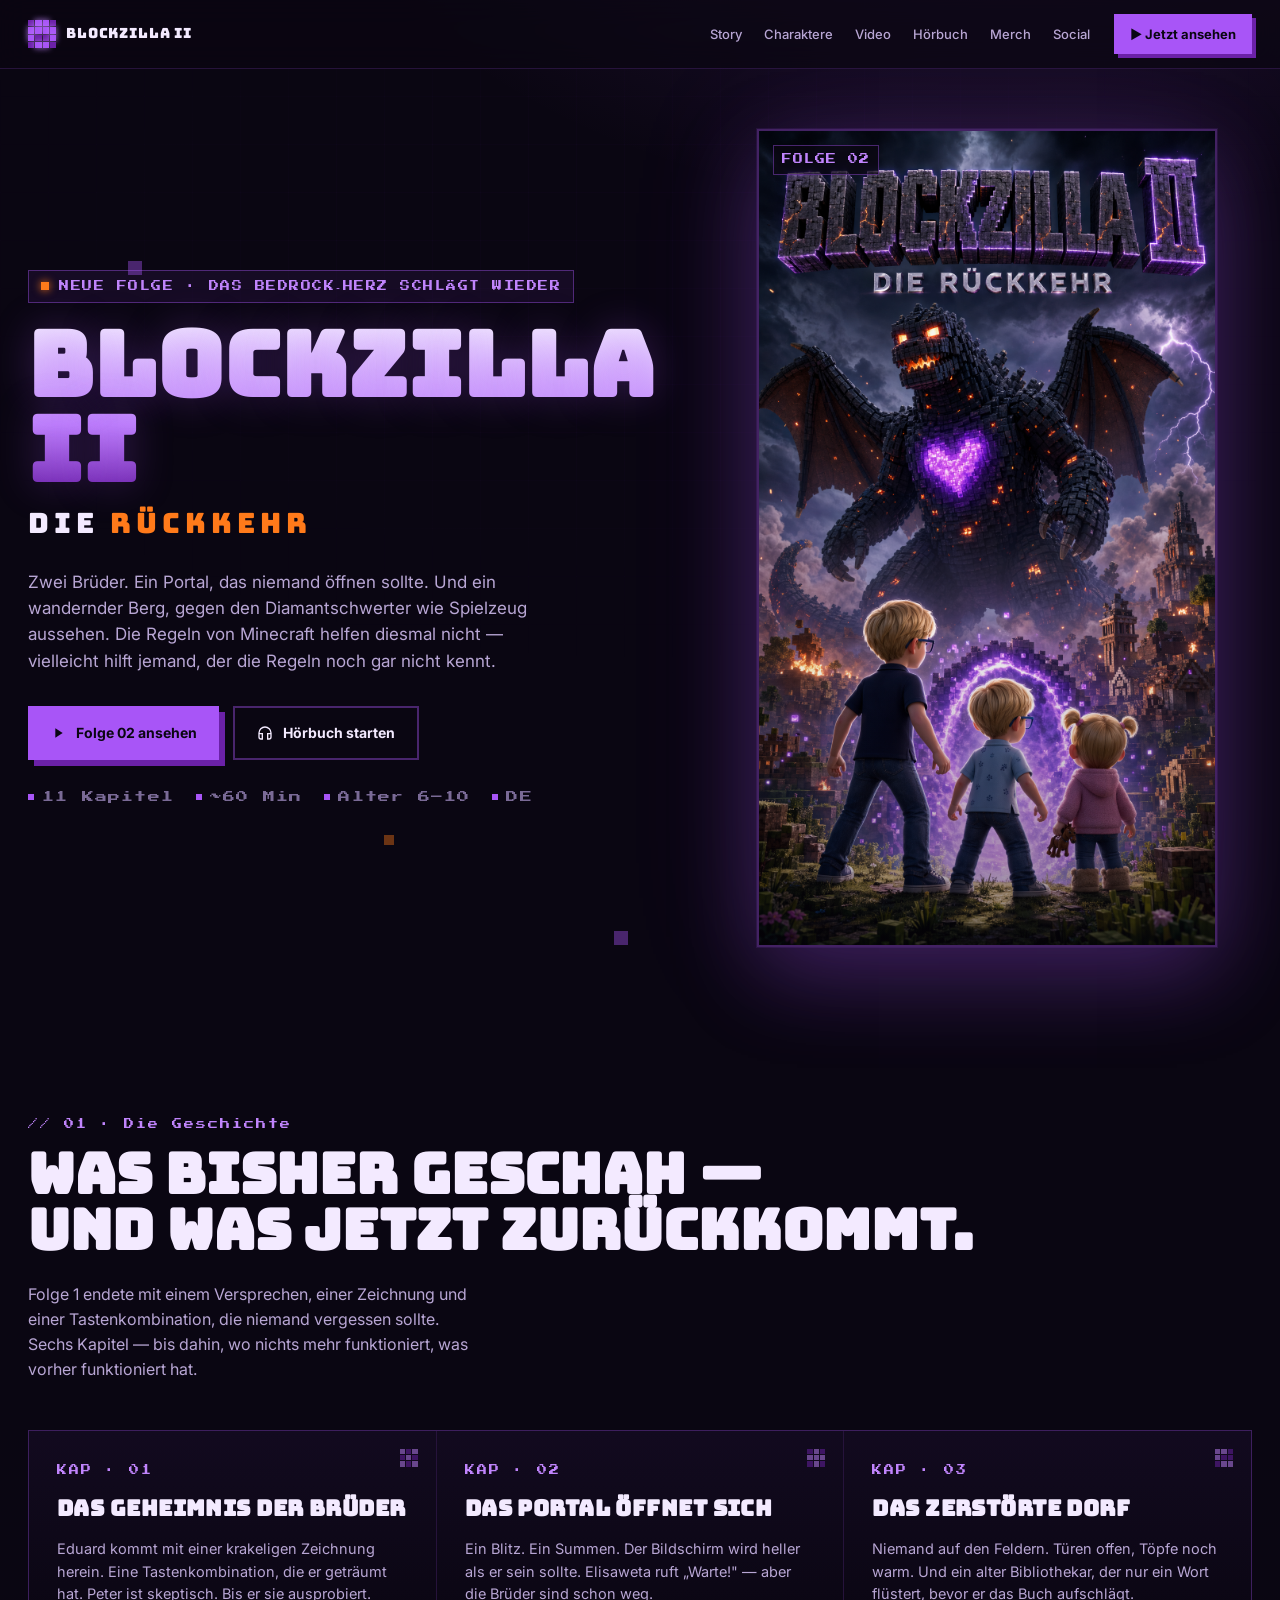
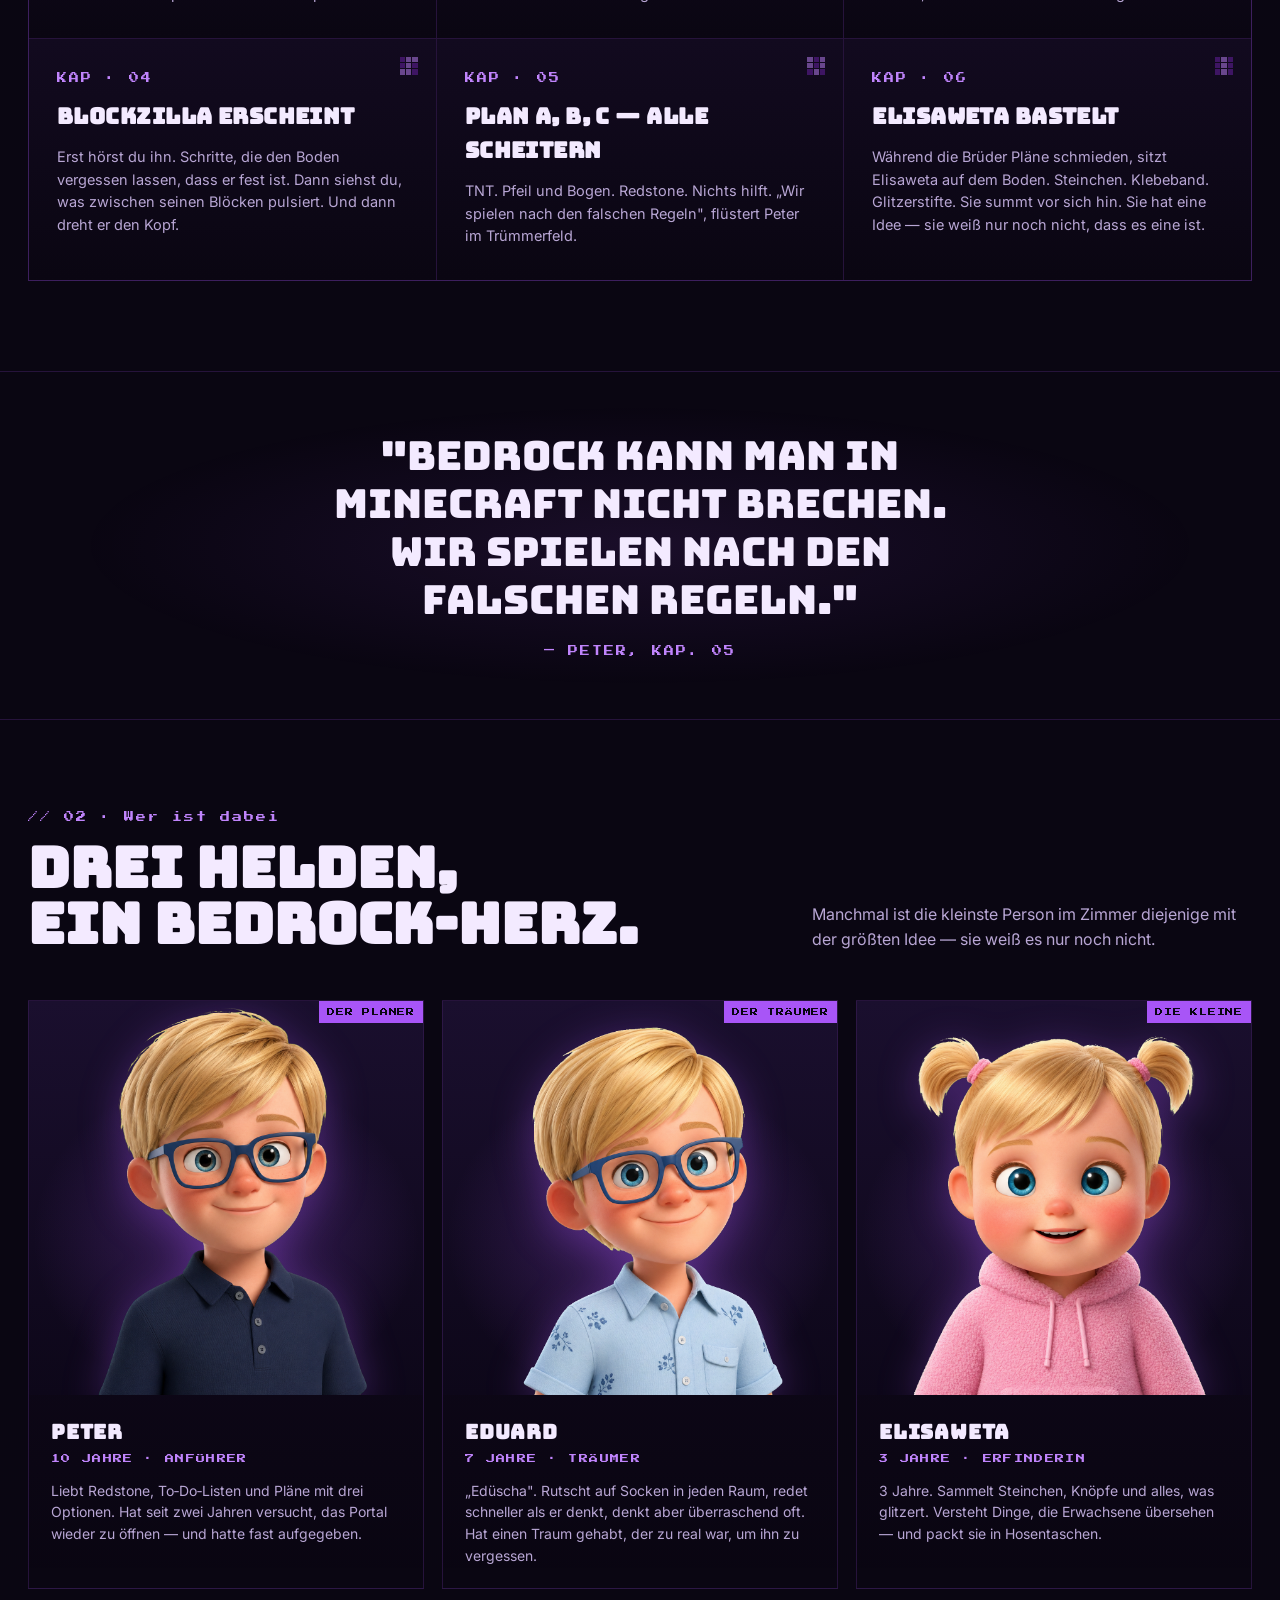
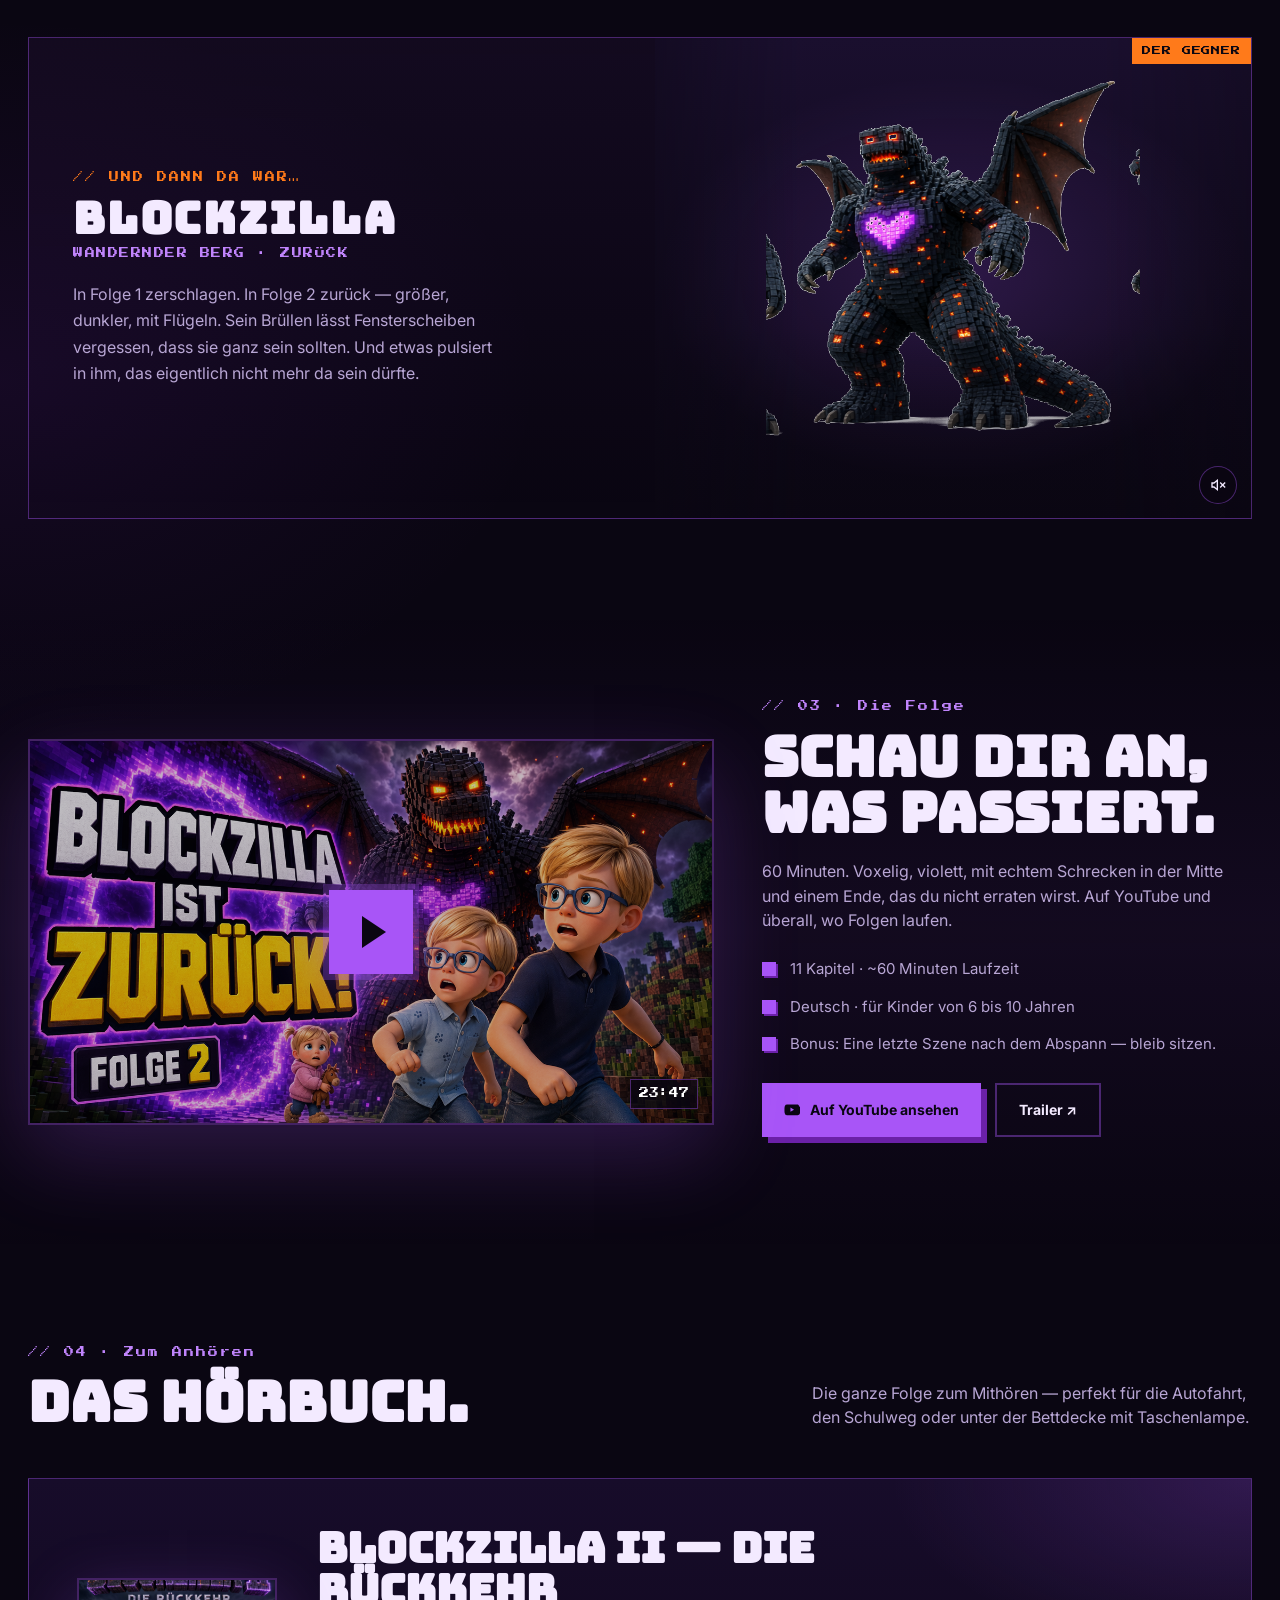
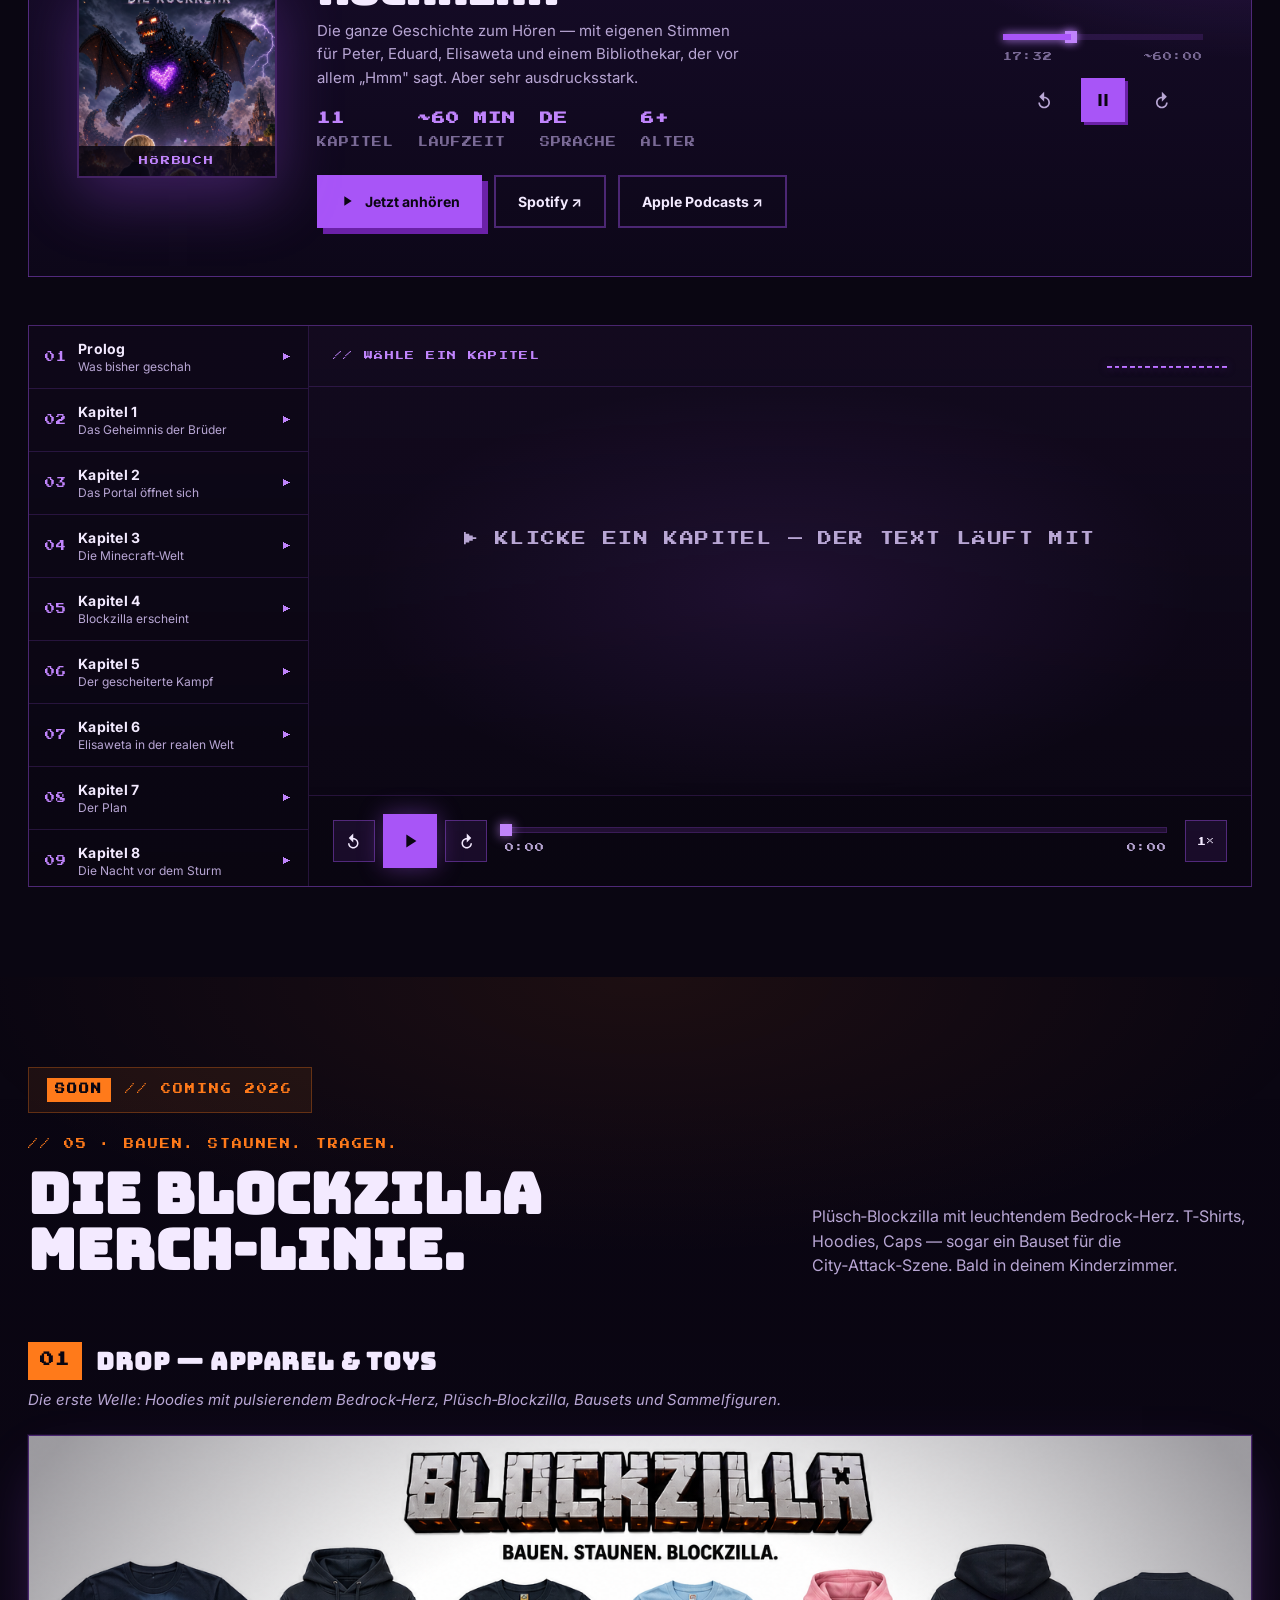
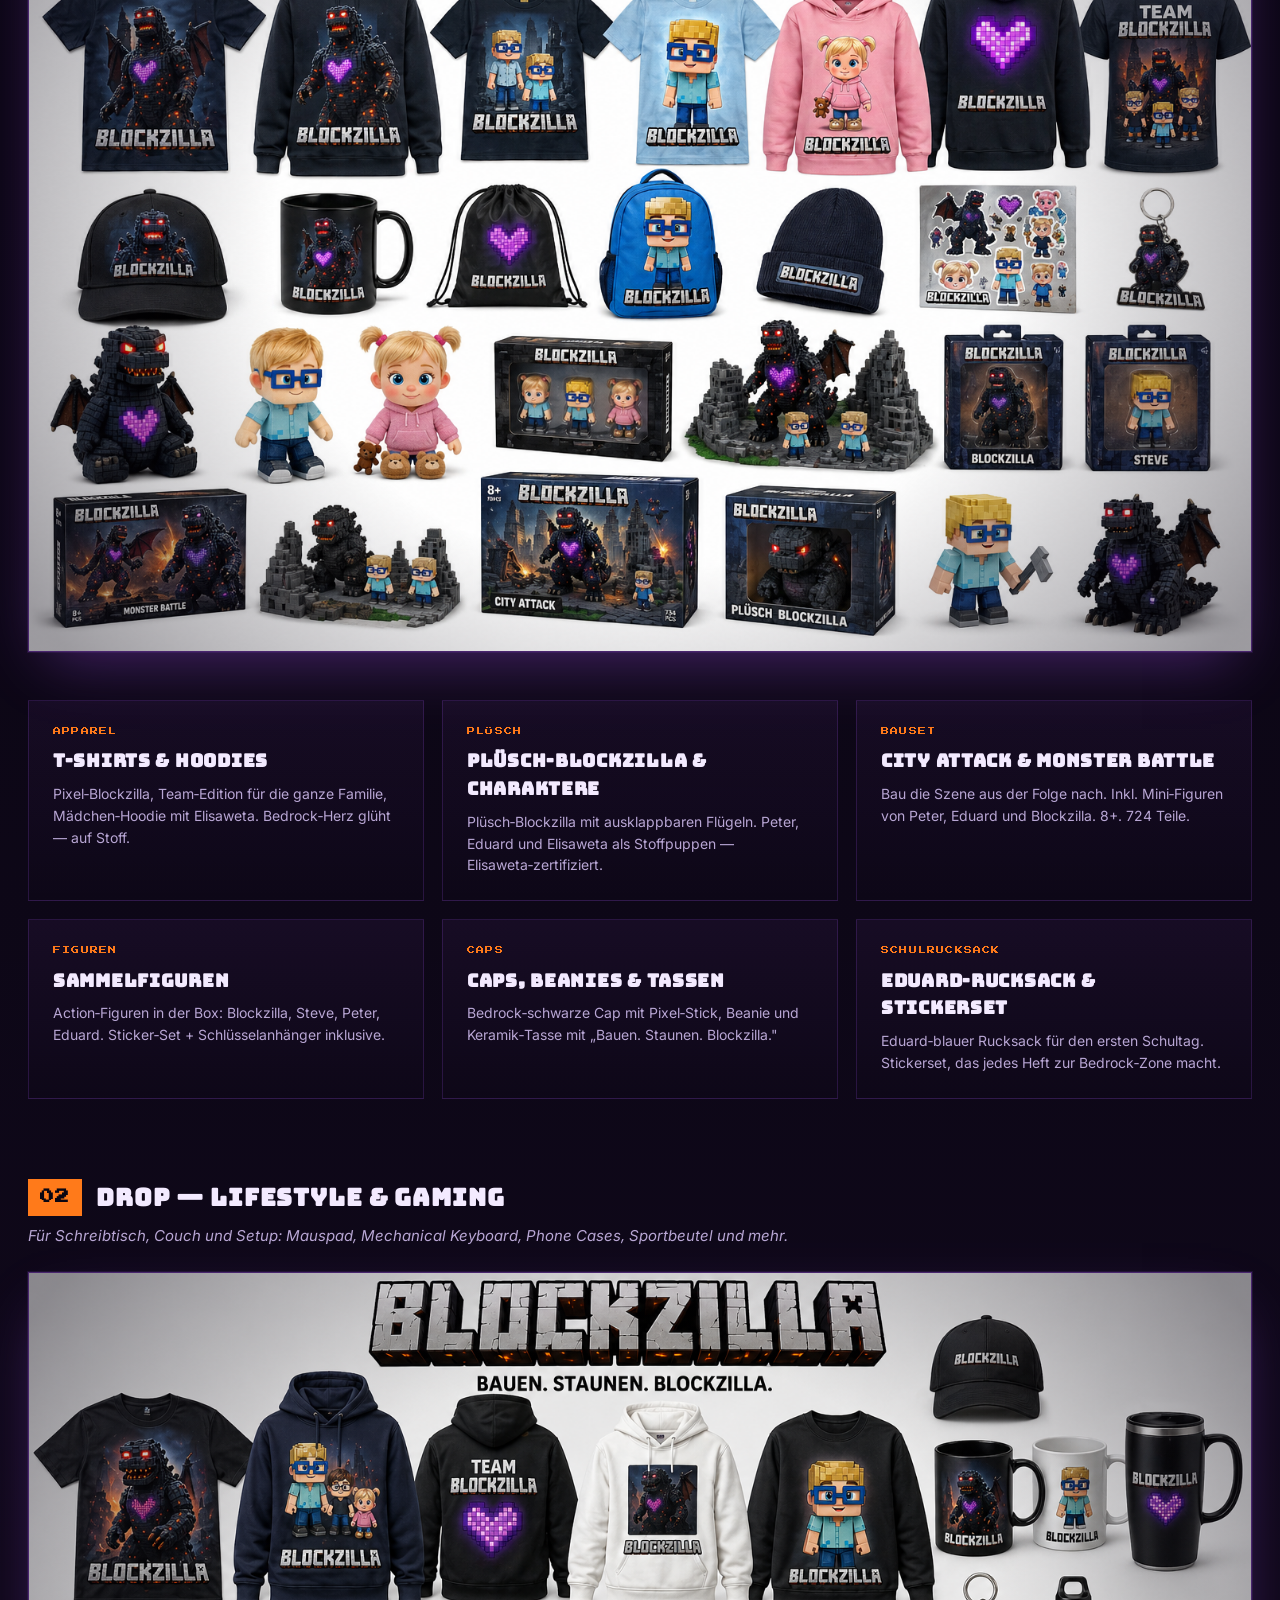
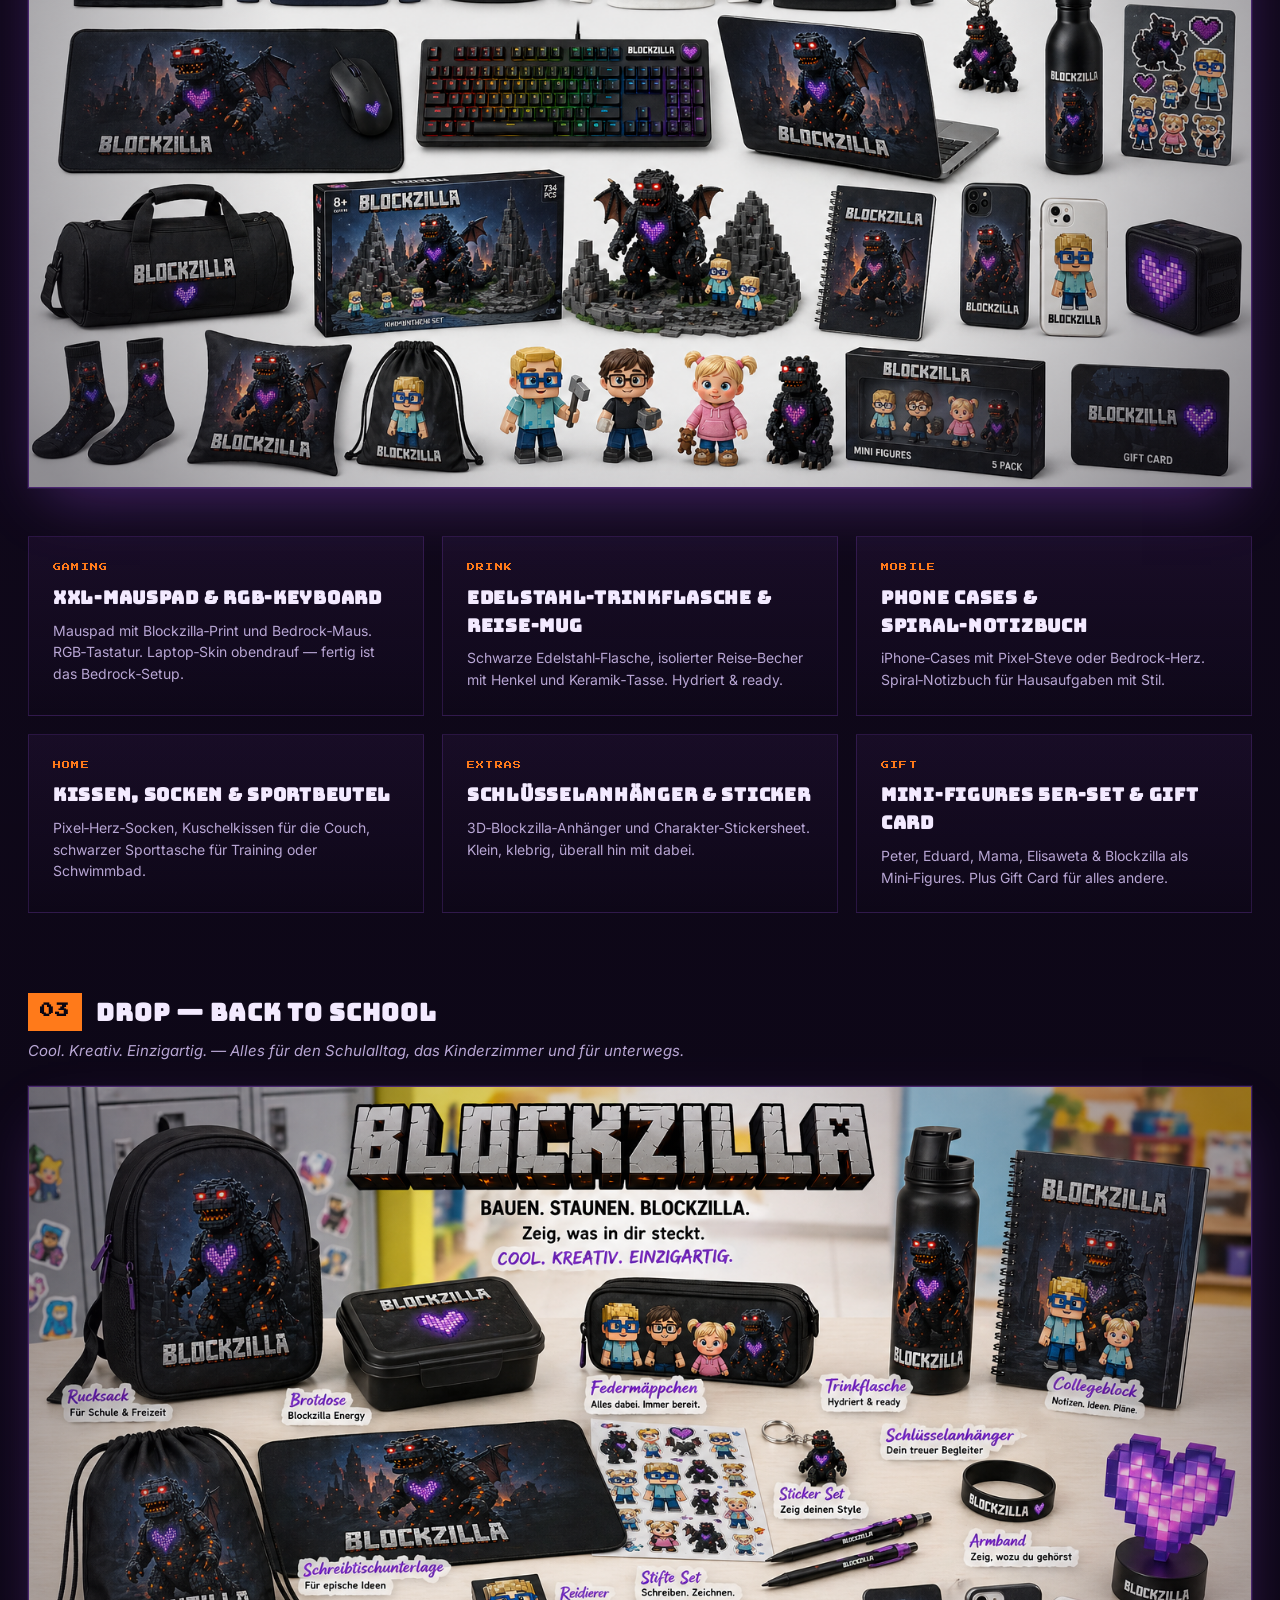
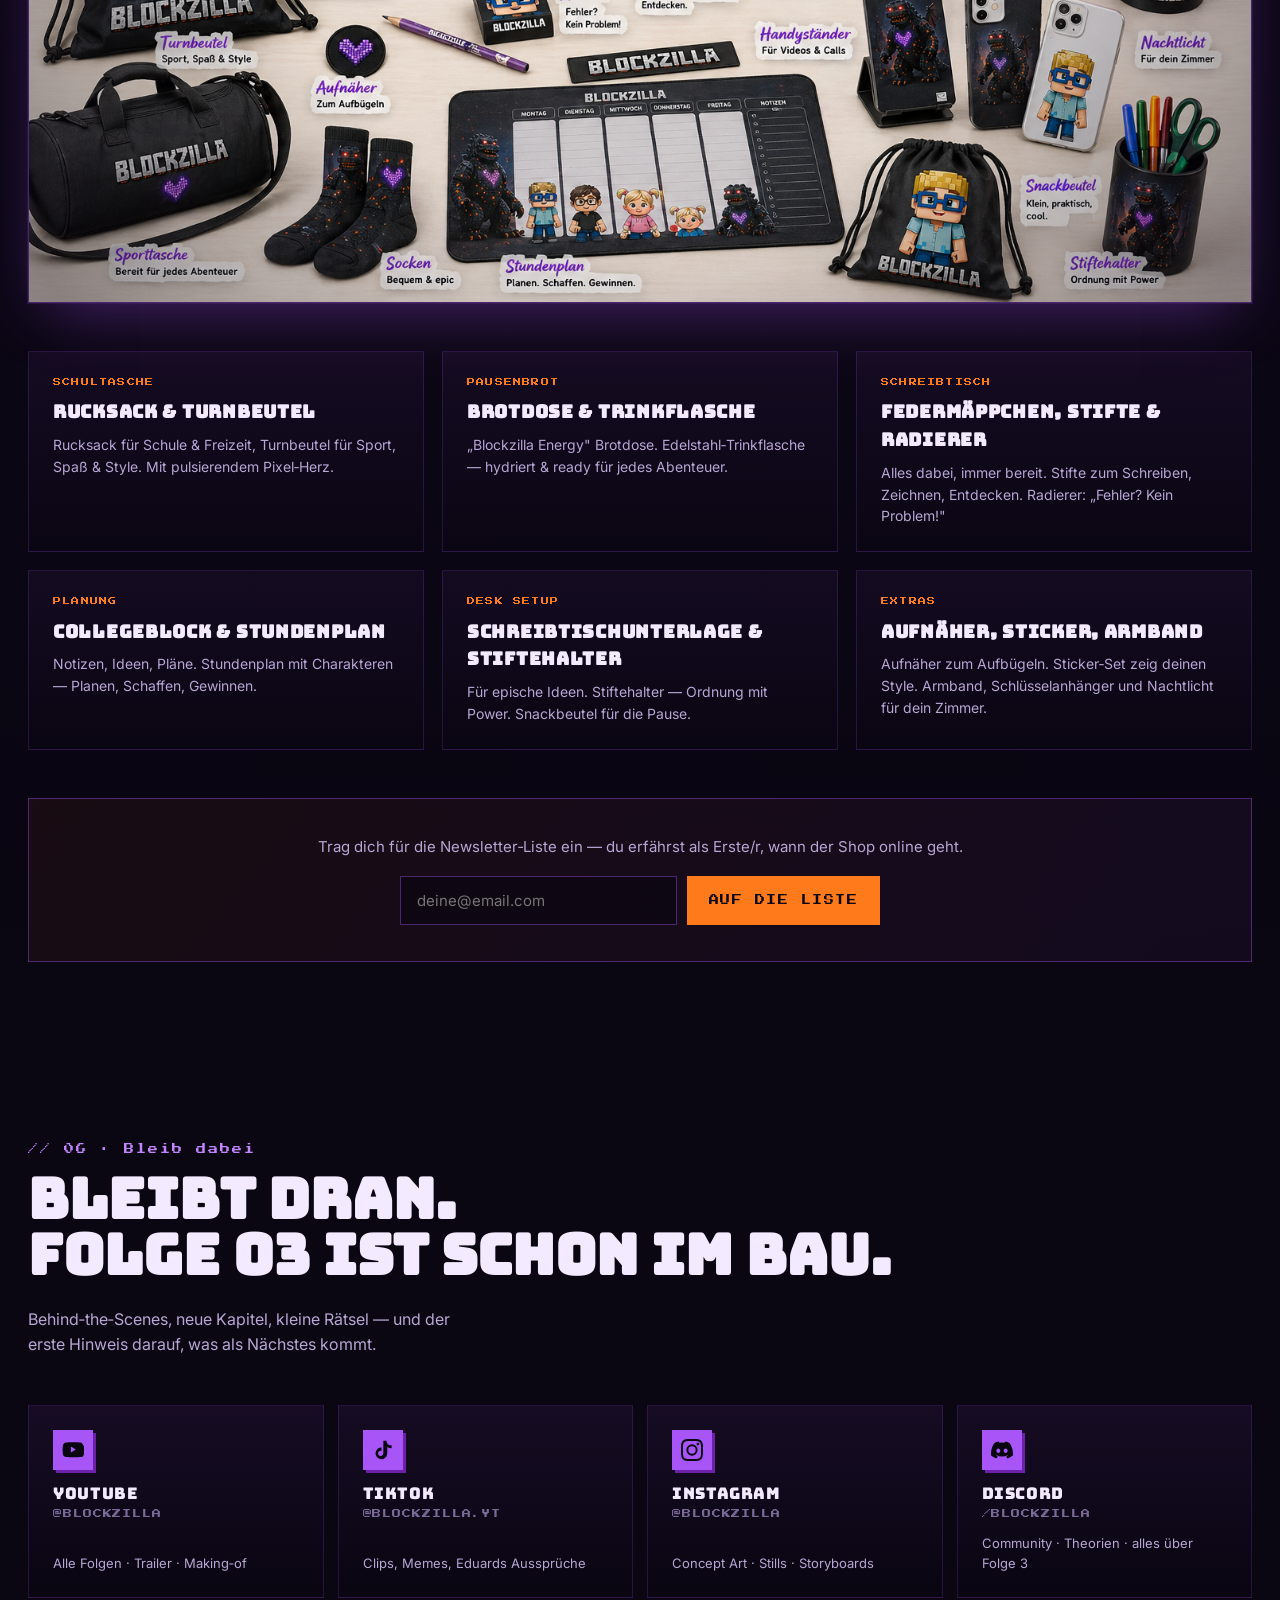
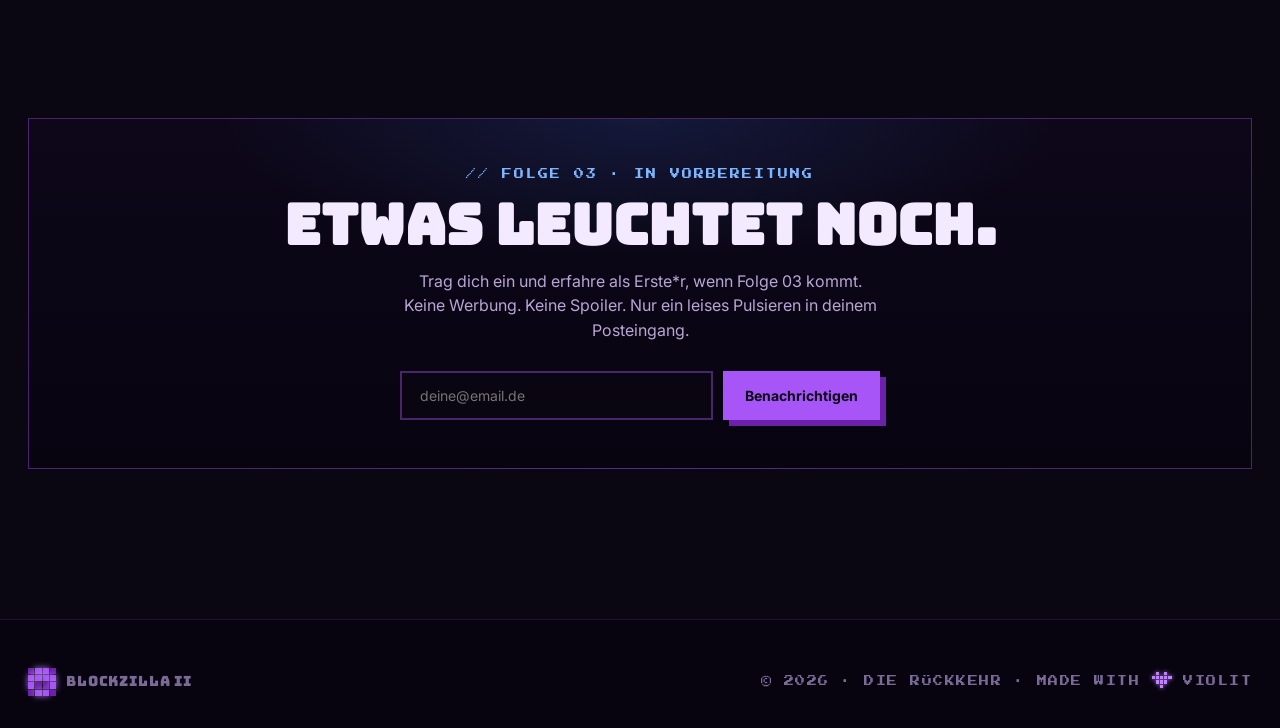
==== commit e32e514f: "Optimize landing page video: 4.9MB → 0.8MB (WebM) / 2MB (MP4 fallback) - Replace blockzilla_scene.mp" ====
--- a/index.html
+++ b/index.html
@@ -927,7 +927,10 @@
           <p>In Folge 1 zerschlagen. In Folge 2 zurück — größer, dunkler, mit Flügeln. Sein Brüllen lässt Fensterscheiben vergessen, dass sie ganz sein sollten. Und etwas pulsiert in ihm, das eigentlich nicht mehr da sein dürfte.</p>
         </div>
         <div class="villain-stage">
-          <video class="villain-video" id="villainVideo" src="assets/blockzilla_scene.mp4" muted loop playsinline preload="none" poster="assets/blockzilla_portrait.png"></video>
+          <video class="villain-video" id="villainVideo" muted loop playsinline preload="none" poster="assets/blockzilla_portrait.png">
+            <source src="assets/blockzilla_scene.webm" type="video/webm">
+            <source src="assets/blockzilla_scene_small.mp4" type="video/mp4">
+          </video>
           <button class="villain-sound" id="villainSound" aria-label="Ton an/aus" title="Ton an/aus">
             <svg id="iconMuted" viewBox="0 0 24 24" fill="none" stroke="currentColor" stroke-width="2" stroke-linecap="square">
               <path d="M11 5 6 9H3v6h3l5 4V5z"/>
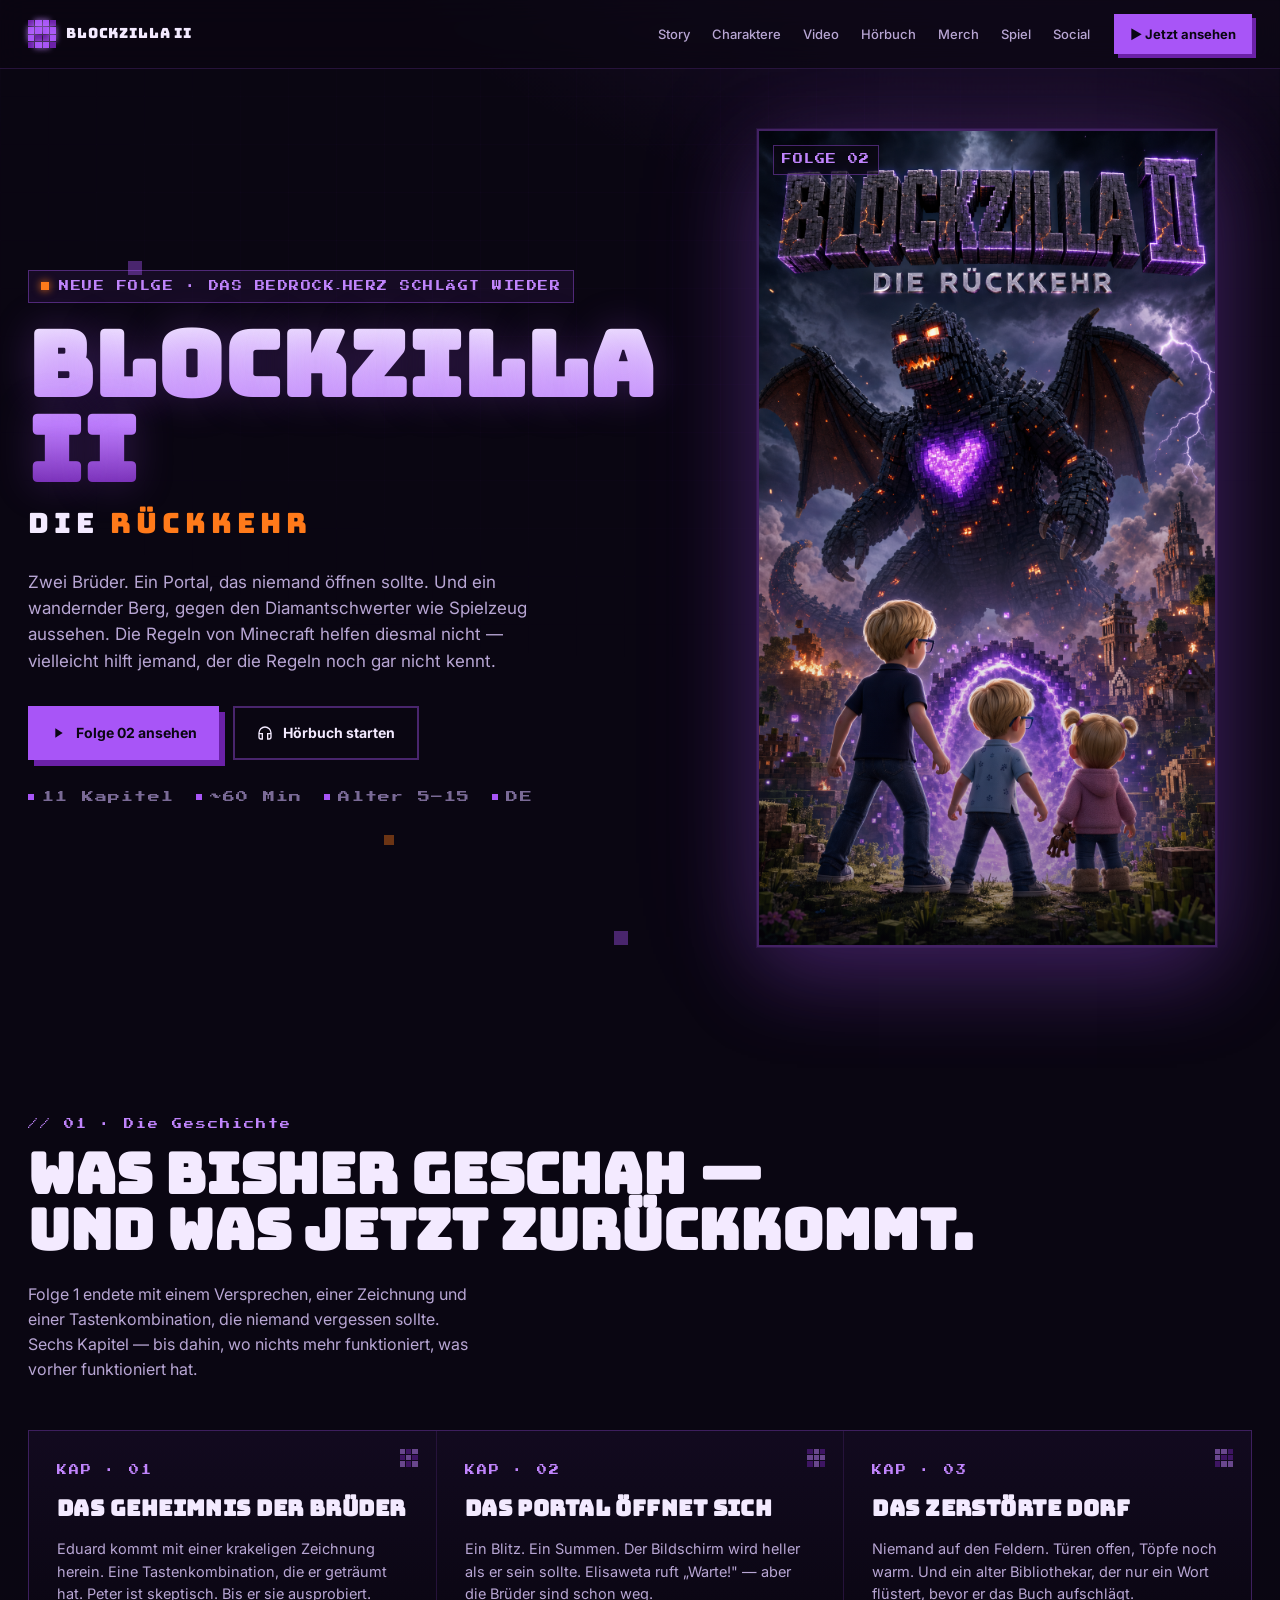
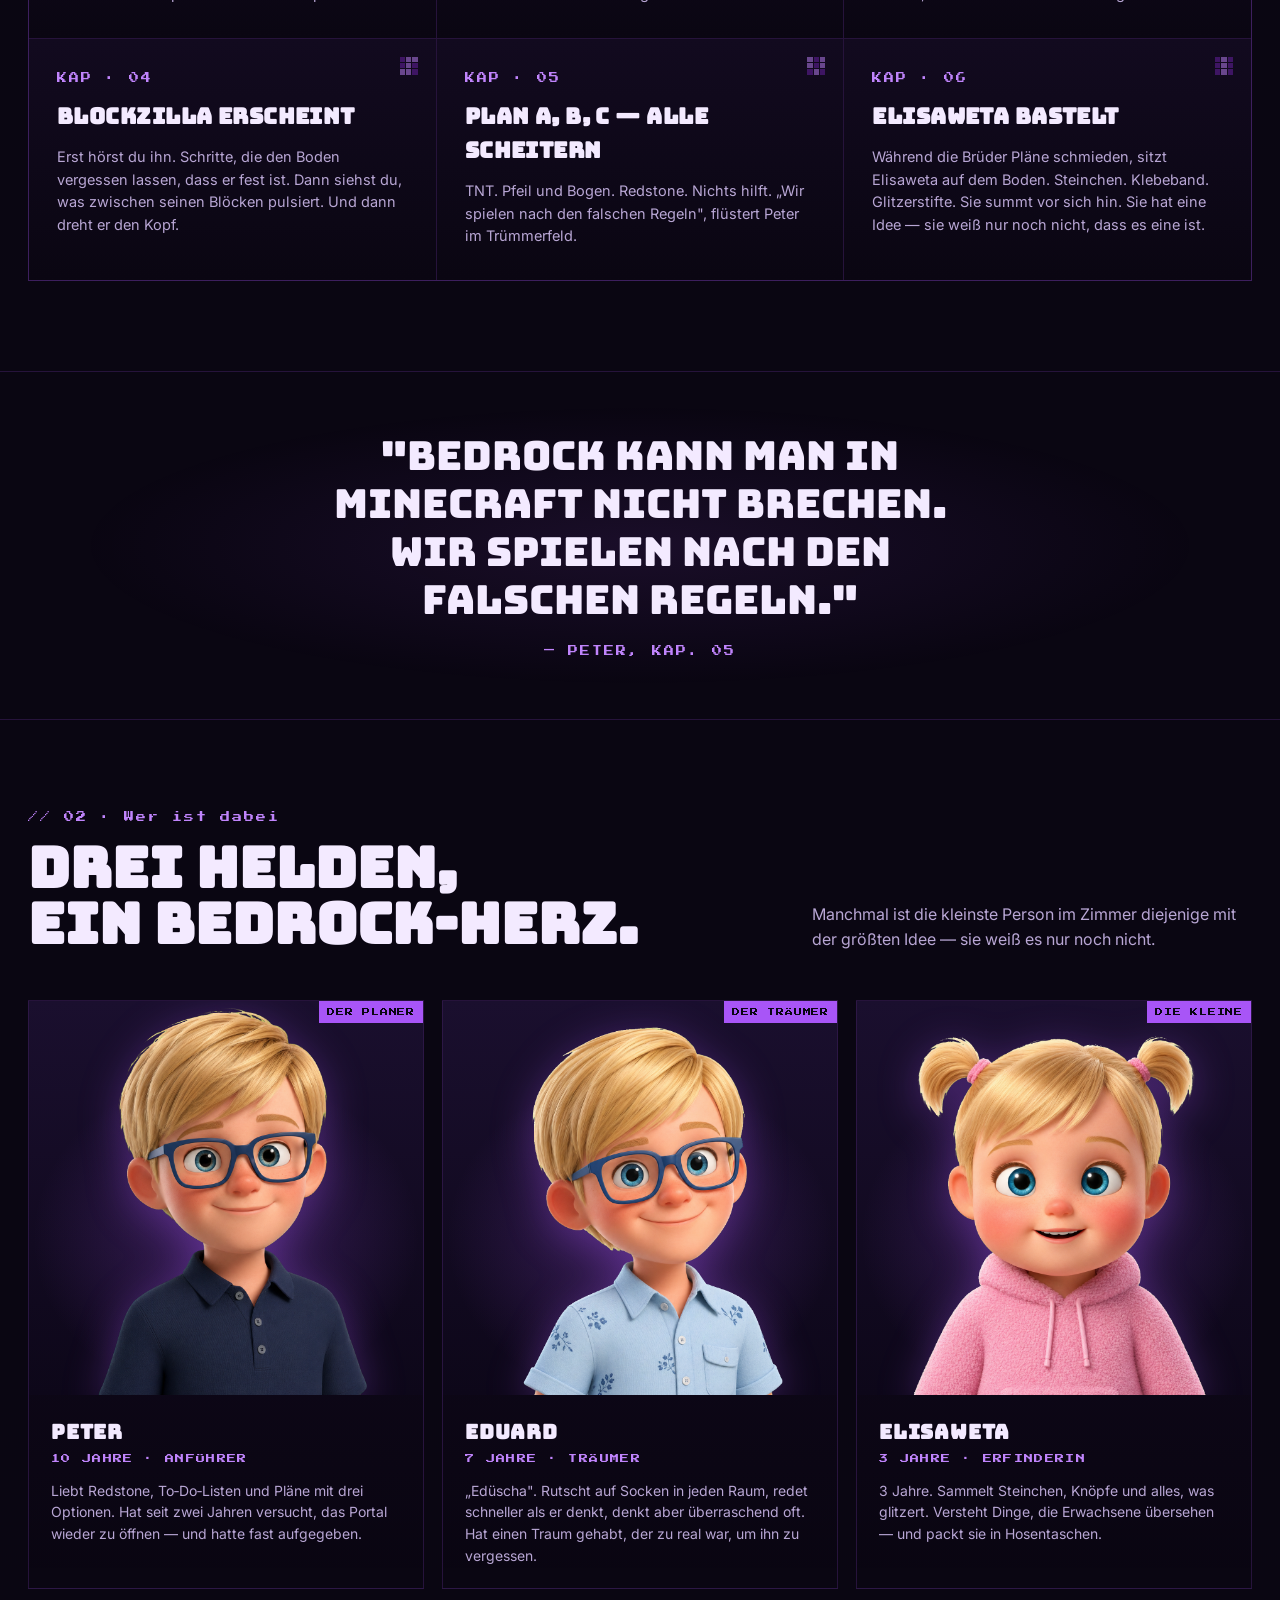
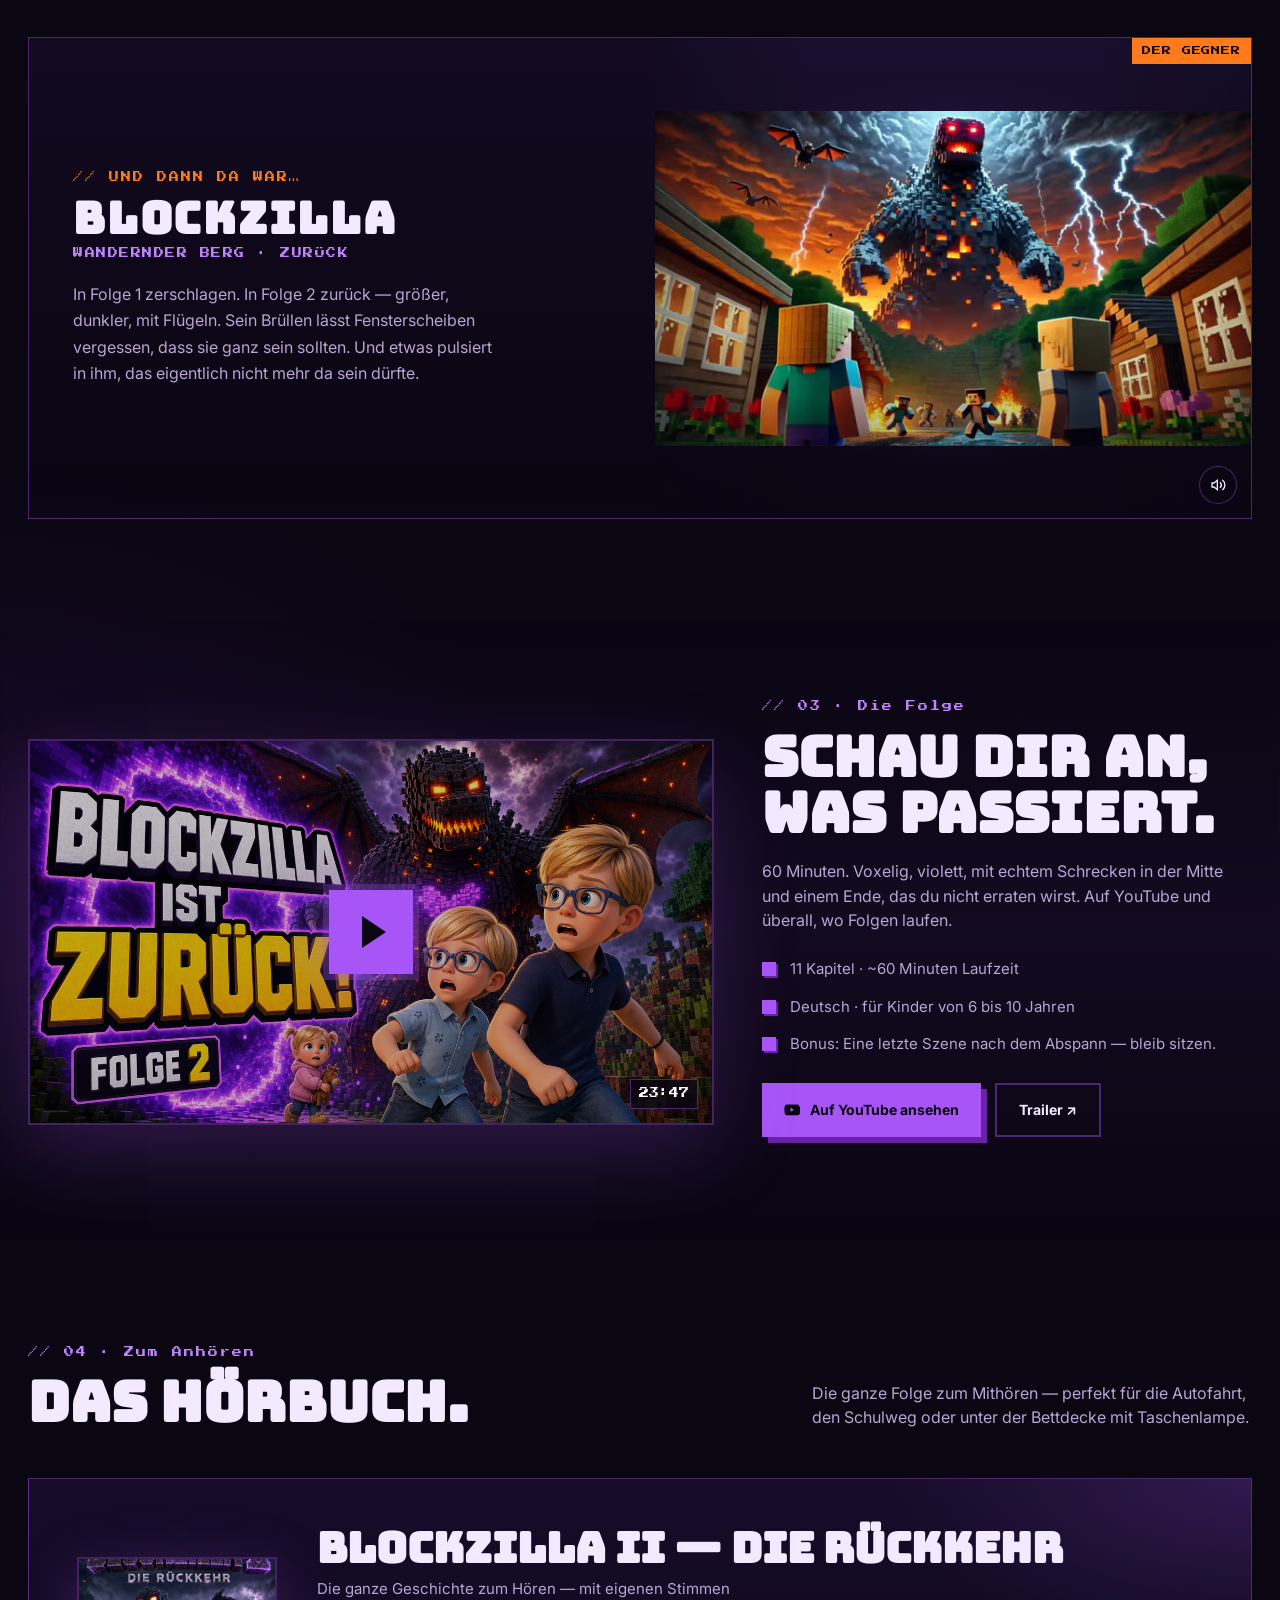
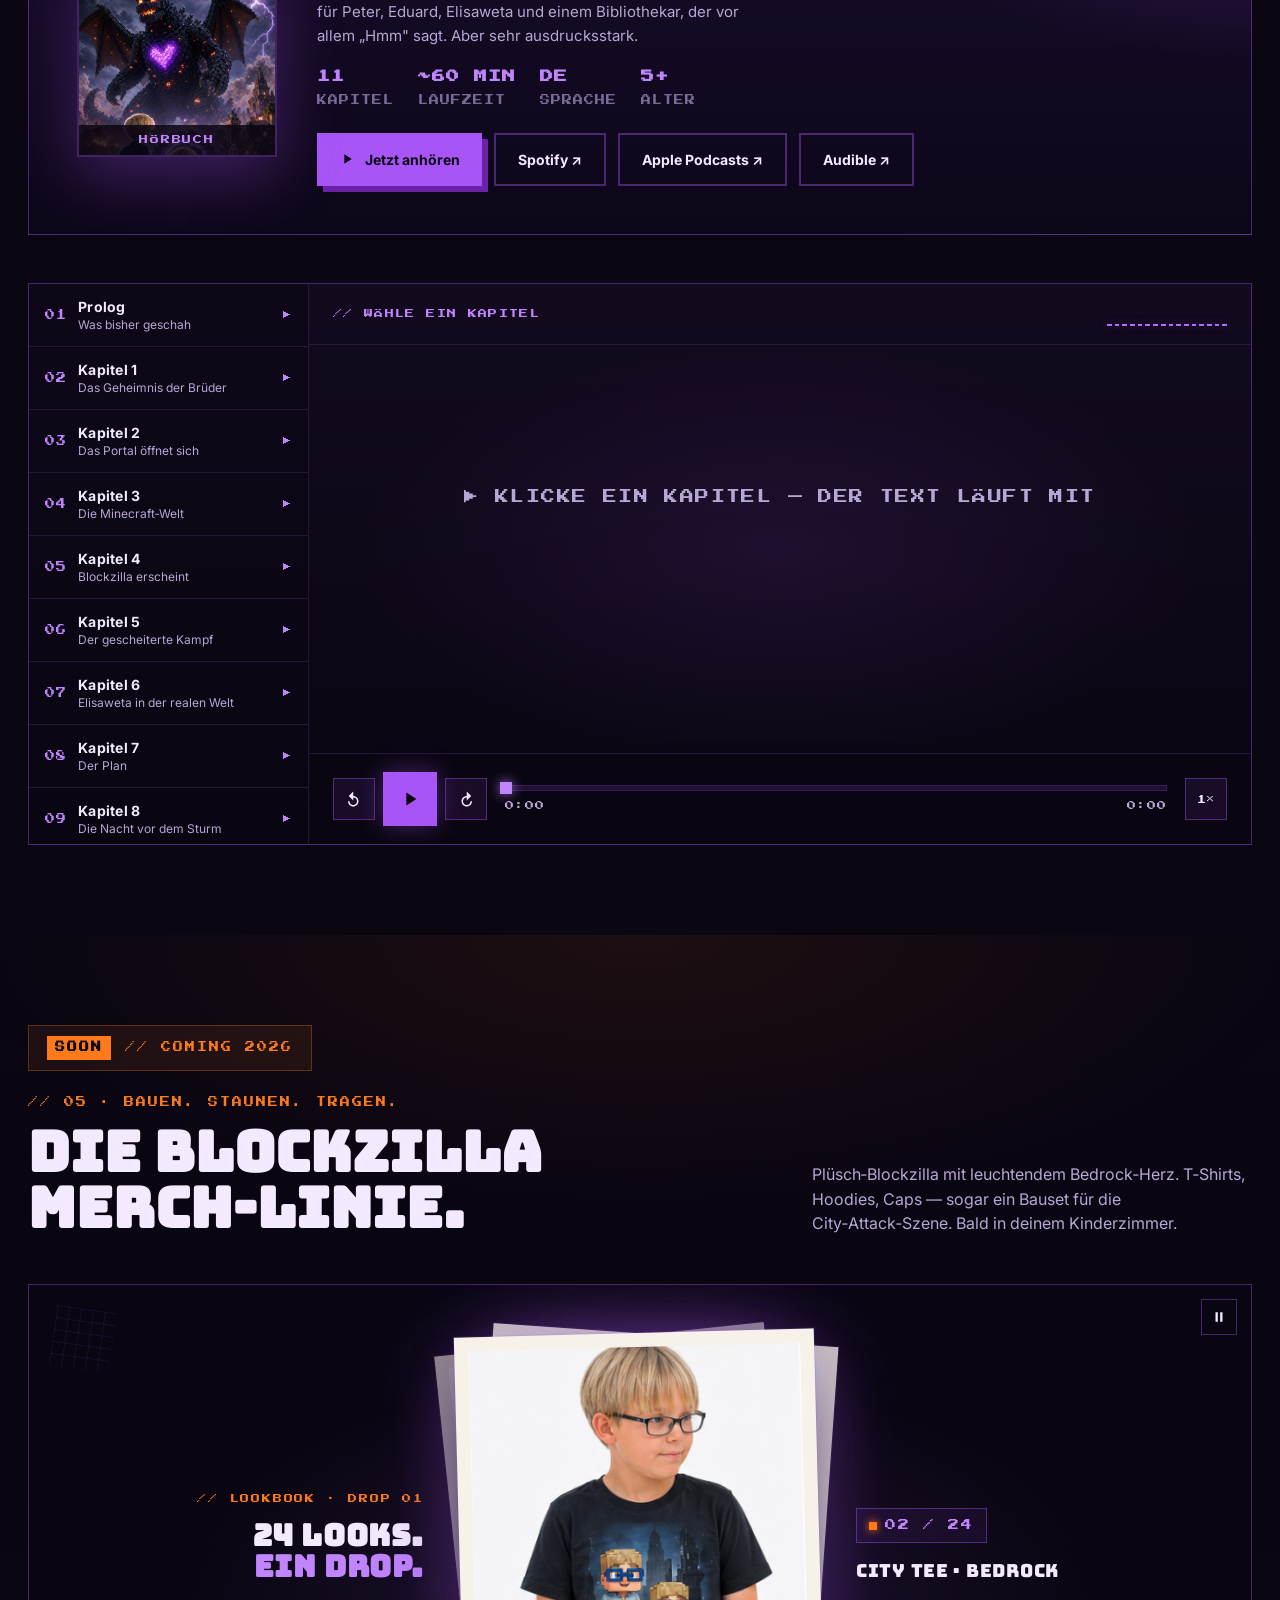
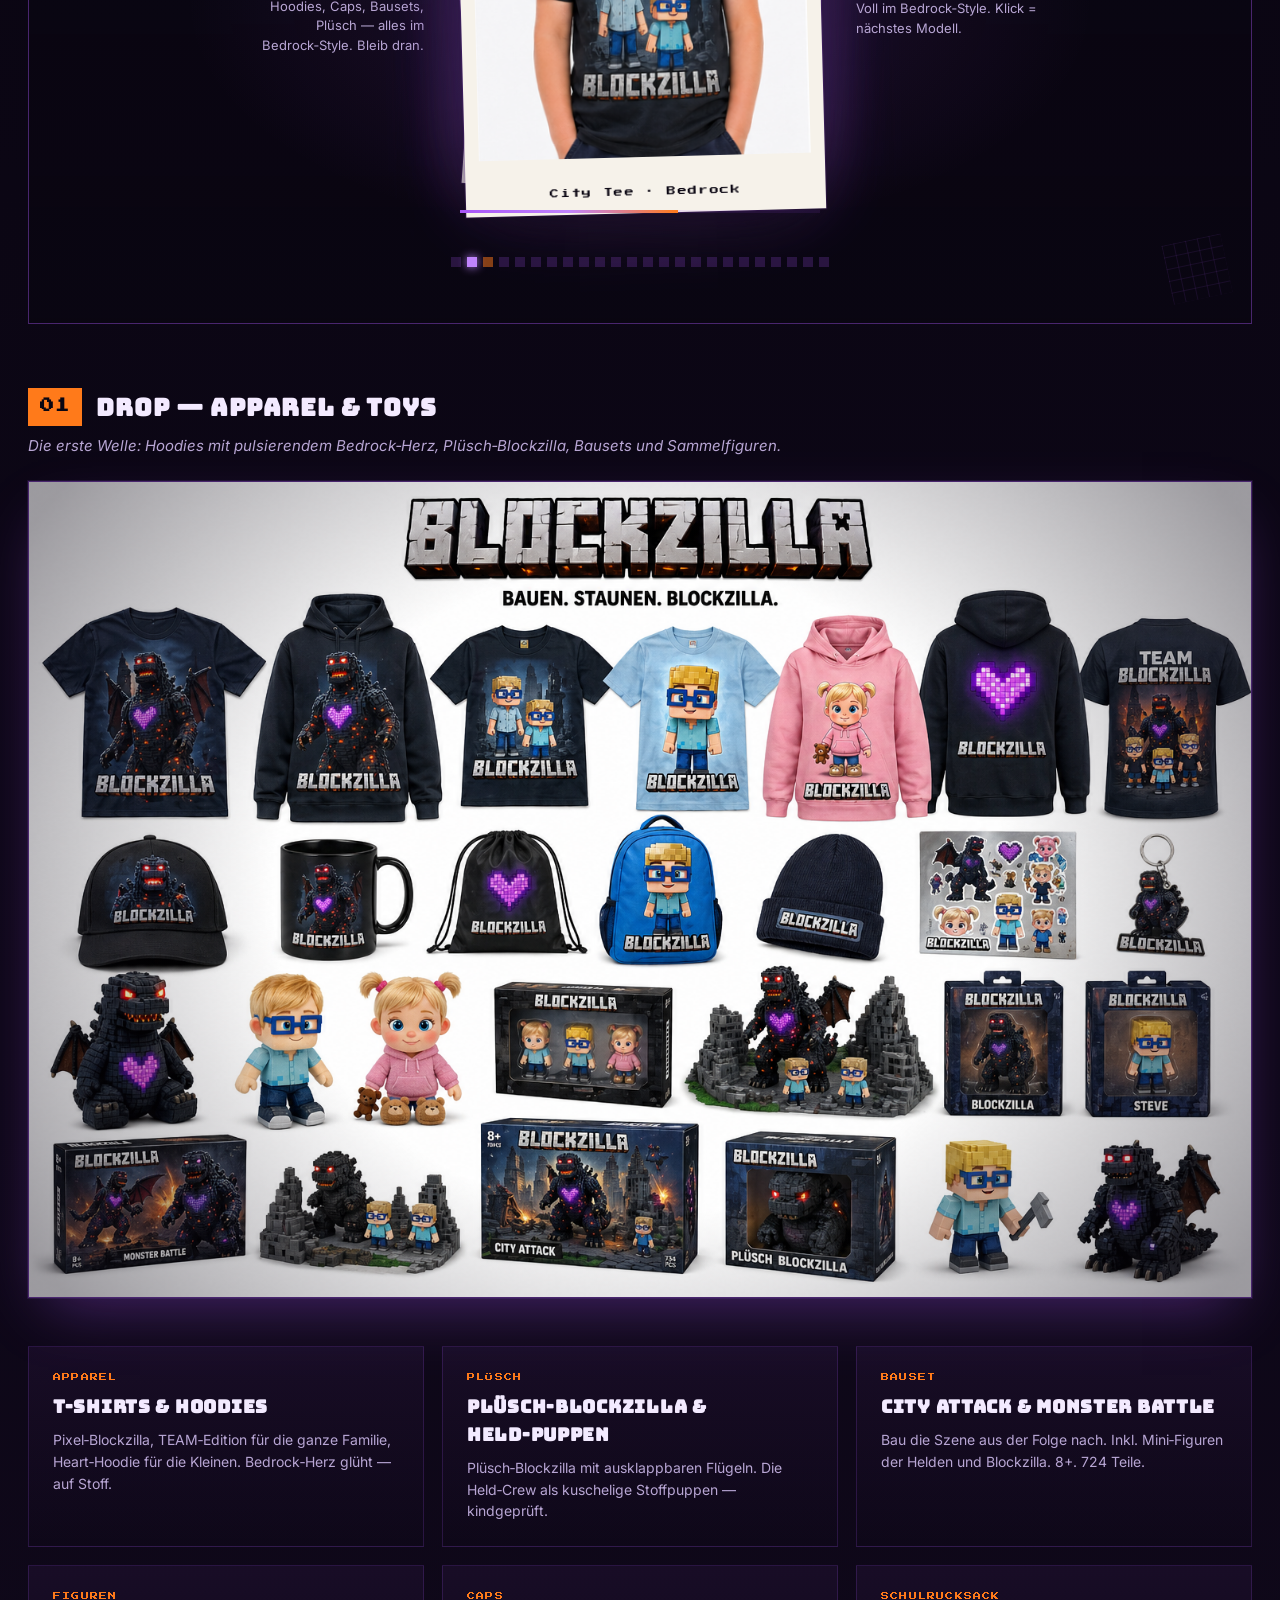
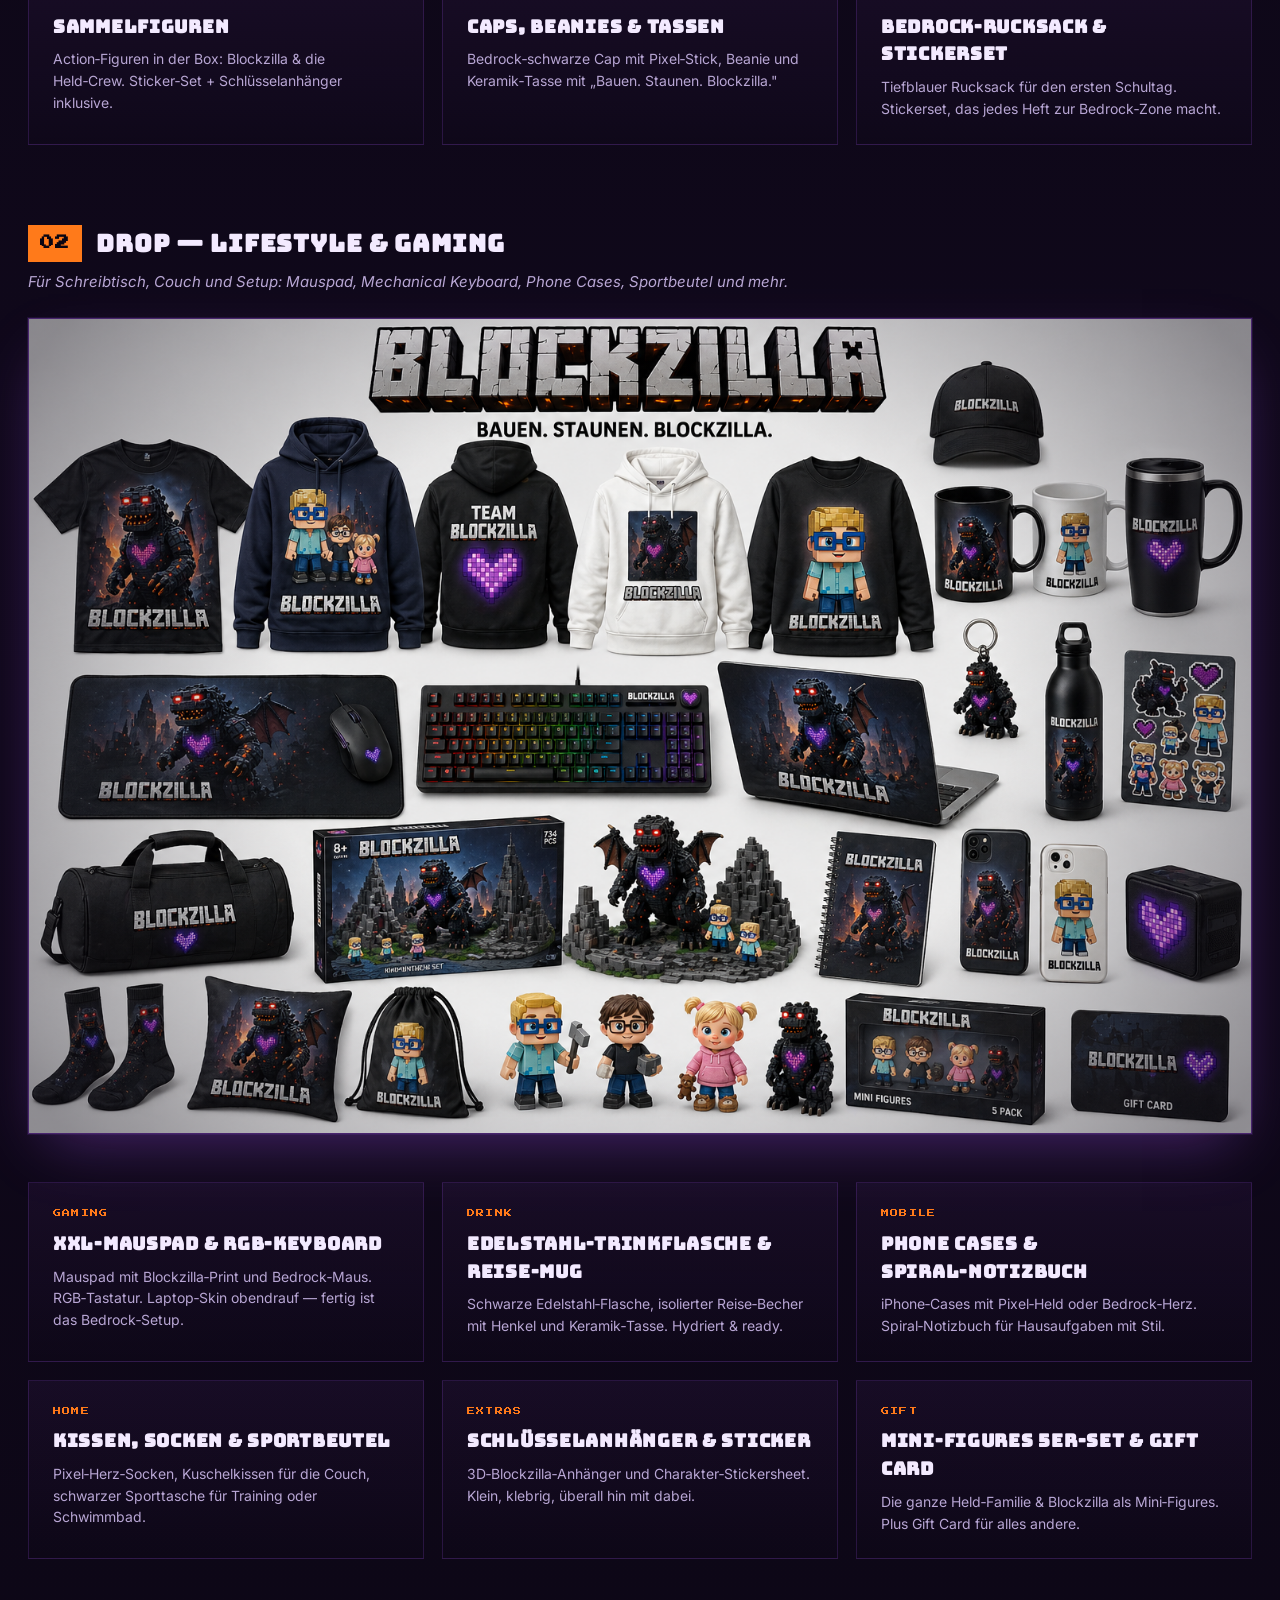
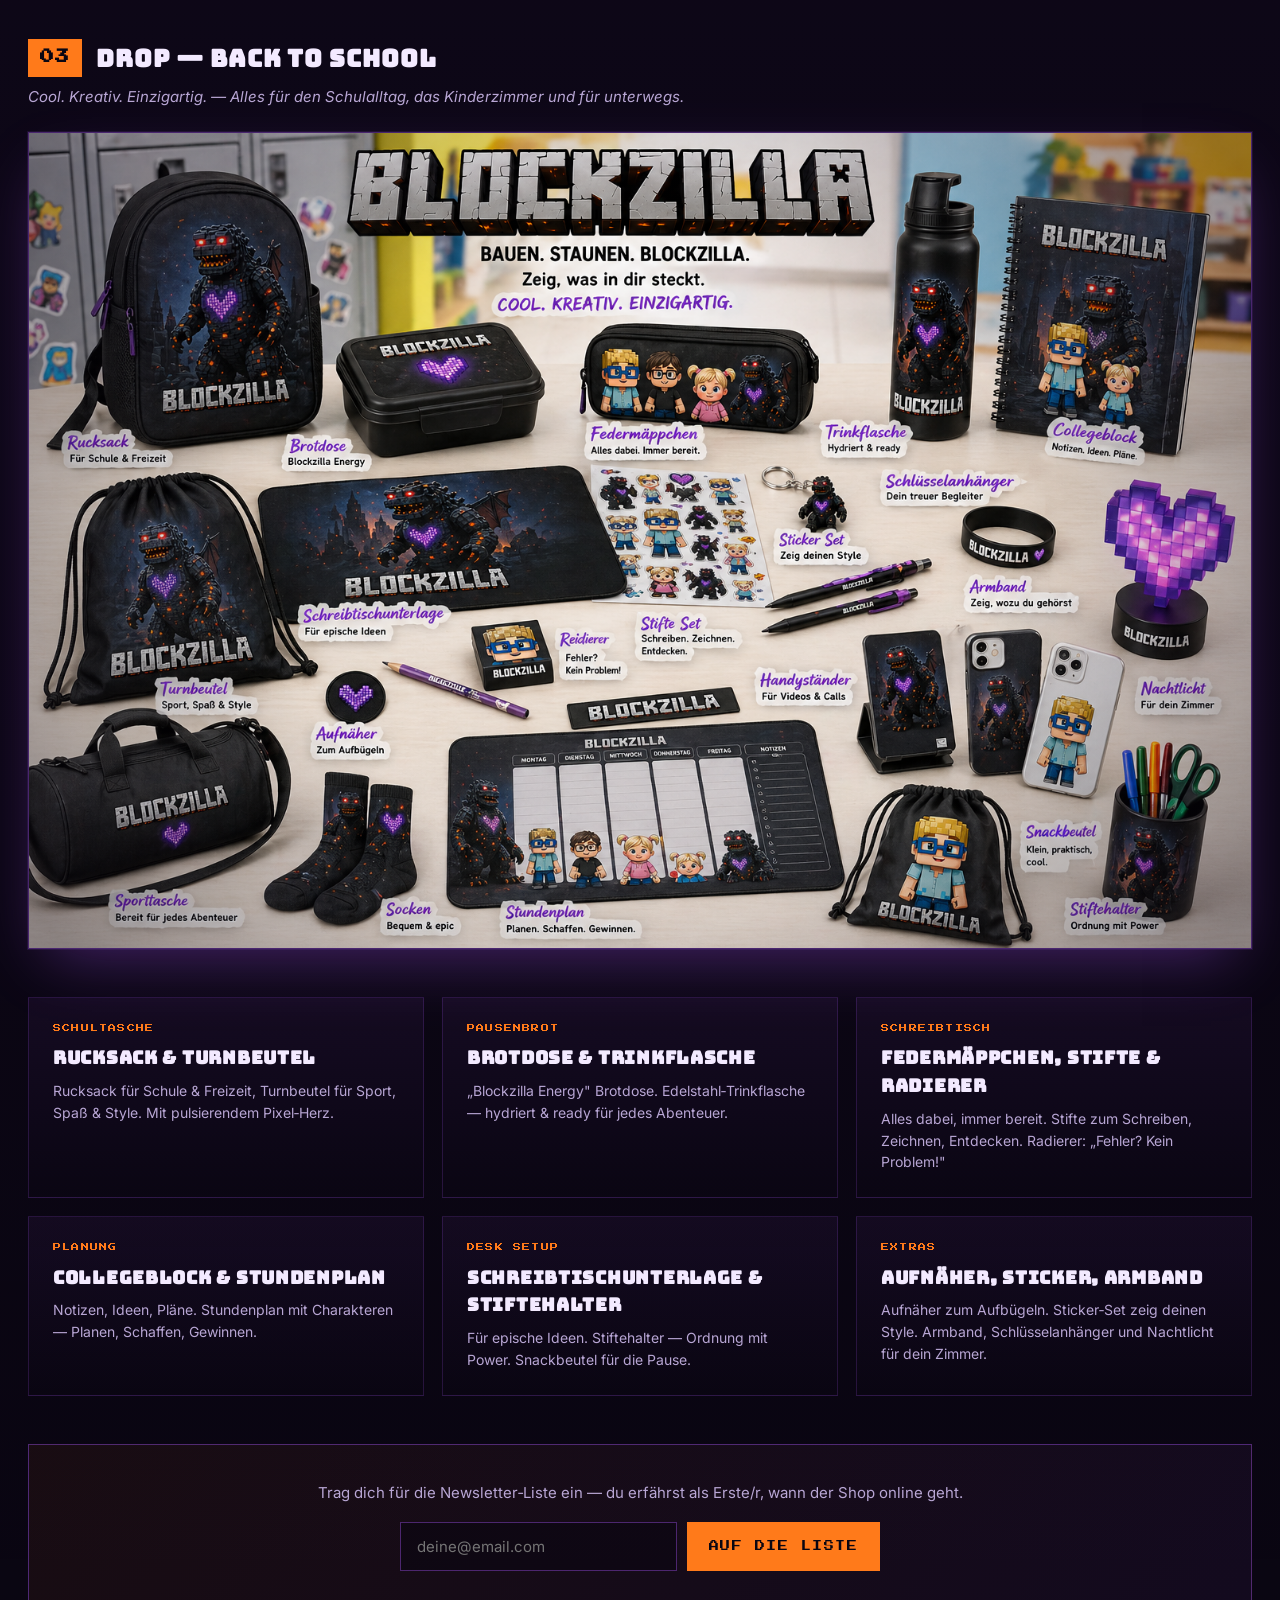
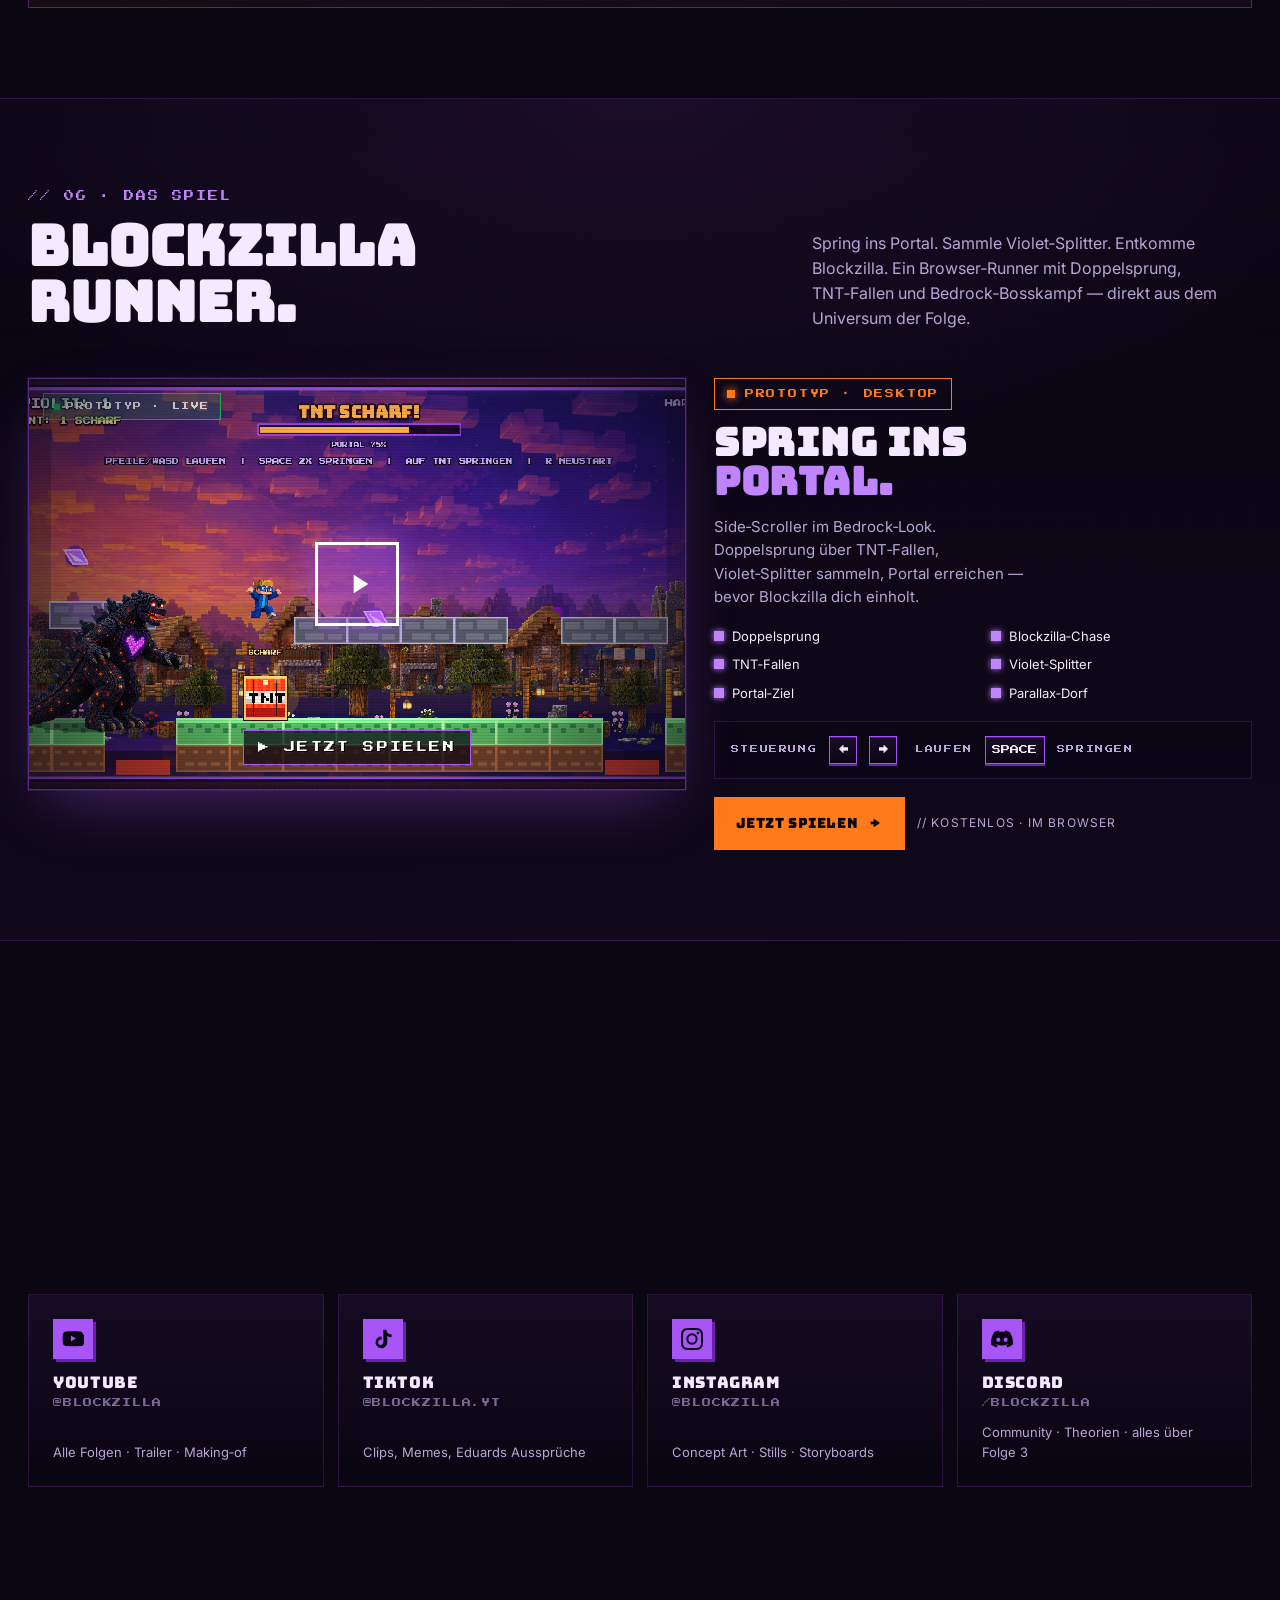
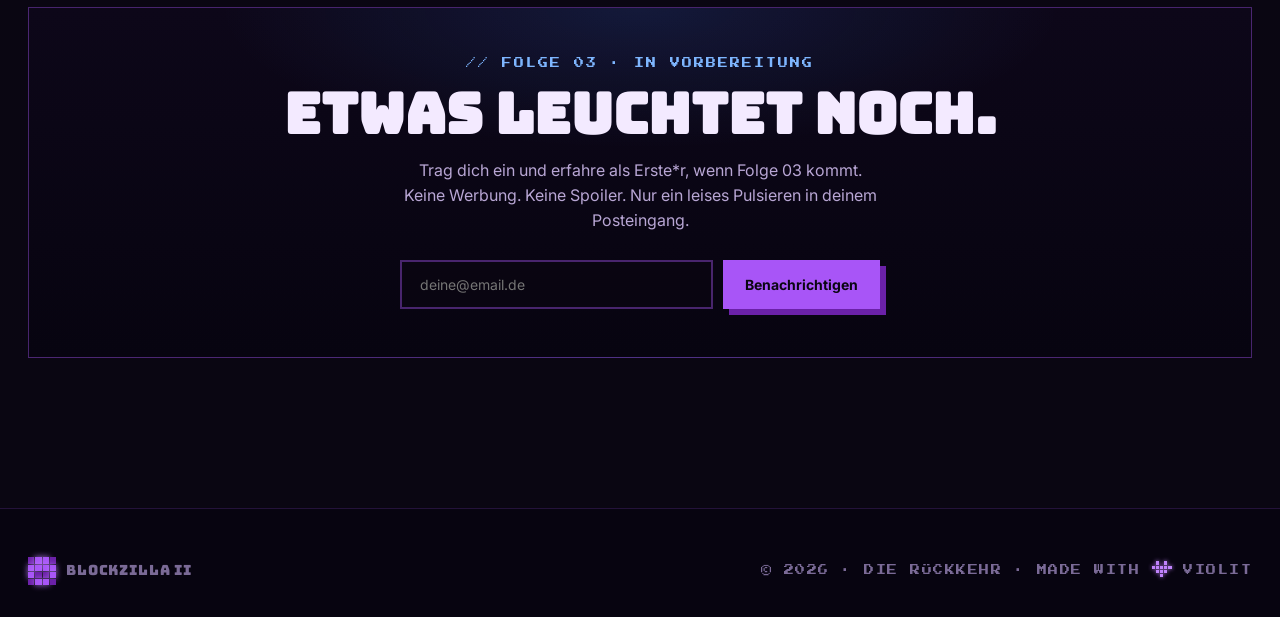
==== commit a2cfbb50: "Add merch_models (24 PNGs), play.html, game_preview, poster_16x9; update index.html Co-Authored-By: " ====
--- a/index.html
+++ b/index.html
@@ -515,7 +515,7 @@
       linear-gradient(180deg,#170c2a, #0d0719);
     border:1px solid var(--line-strong);
     padding:48px;
-    display:grid;grid-template-columns:auto 1fr auto;gap:40px;align-items:center;
+    display:grid;grid-template-columns:auto 1fr;gap:40px;align-items:center;
     position:relative;overflow:hidden;
   }
   @media (max-width:880px){.audio-card{grid-template-columns:1fr;padding:32px;gap:24px;text-align:center}}
@@ -690,6 +690,211 @@
     transition:transform .15s, background .15s;
   }
   .merch-form button:hover{background:var(--ember-soft);transform:translate(-2px,-2px);box-shadow:3px 3px 0 var(--violet-deep)}
+  .merch-form input.invalid{border-color:#ff4d6d;animation:shake .35s ease}
+  @keyframes shake{
+    0%,100%{transform:translate(0,0)}
+    20%{transform:translate(-4px,0)} 40%{transform:translate(4px,0)}
+    60%{transform:translate(-3px,0)} 80%{transform:translate(3px,0)}
+  }
+  .merch-success{
+    display:none;flex-direction:column;align-items:center;gap:8px;
+    padding:18px 22px;
+    background:linear-gradient(180deg,rgba(168,85,247,.12),rgba(255,122,26,.08));
+    border:1px solid var(--violet);
+    color:var(--ink);font-size:15px;line-height:1.4;
+    max-width:480px;margin:0 auto;
+  }
+  .merch-success.show{display:flex;animation:popIn .4s cubic-bezier(.5,1.6,.4,1)}
+  .merch-success .ok-mark{
+    font-family:'Press Start 2P',monospace;font-size:22px;
+    color:var(--violet-bright);
+    width:44px;height:44px;display:grid;place-items:center;
+    background:rgba(168,85,247,.18);border:1px solid var(--violet);
+  }
+  .merch-success strong{font-family:'Bungee',sans-serif;font-size:18px;letter-spacing:.04em}
+  @keyframes popIn{
+    from{opacity:0;transform:scale(.9)}
+    to{opacity:1;transform:scale(1)}
+  }
+
+  /* ===== game teaser ===== */
+  .game-section{
+    background:
+      radial-gradient(ellipse 1200px 500px at 50% 0%, rgba(168,85,247,.10), transparent 70%),
+      linear-gradient(180deg, transparent, rgba(168,85,247,.04));
+    position:relative;
+    border-top:1px solid var(--line);
+    border-bottom:1px solid var(--line);
+  }
+  .game-section::before{
+    content:"";position:absolute;inset:0;pointer-events:none;
+    background-image:
+      linear-gradient(rgba(168,85,247,.05) 1px, transparent 1px),
+      linear-gradient(90deg, rgba(168,85,247,.05) 1px, transparent 1px);
+    background-size:32px 32px;
+    mask-image:radial-gradient(ellipse 80% 60% at 50% 50%, #000, transparent);
+    opacity:.5;
+  }
+  .game-frame{
+    position:relative;z-index:1;
+    margin-top:48px;
+    display:grid;grid-template-columns:1.1fr .9fr;gap:28px;align-items:start;
+  }
+  @media(max-width:880px){.game-frame{grid-template-columns:1fr}}
+
+  .game-stage{
+    position:relative;
+    aspect-ratio:16/10;
+    width:100%;
+    max-height:520px;
+    background:#1a0d2e;
+    border:1px solid var(--line-strong);
+    overflow:hidden;
+    box-shadow:0 24px 60px -20px rgba(168,85,247,.4), 0 0 0 1px rgba(168,85,247,.15);
+    cursor:pointer;
+    text-decoration:none;
+    color:inherit;
+    display:block;
+    image-rendering:pixelated;
+  }
+  .game-stage img{
+    width:100%;height:100%;object-fit:cover;display:block;
+    image-rendering:pixelated;
+    transition:transform .4s ease, filter .3s ease;
+  }
+  .game-stage:hover img{transform:scale(1.03);filter:brightness(1.08)}
+  .game-stage .scanlines{
+    position:absolute;inset:0;pointer-events:none;
+    background:repeating-linear-gradient(180deg, transparent 0 2px, rgba(0,0,0,.16) 2px 3px);
+    opacity:.5;mix-blend-mode:multiply;
+  }
+  .game-stage .play-overlay{
+    position:absolute;inset:0;display:grid;place-items:center;
+    background:radial-gradient(circle at center, transparent 40%, rgba(10,6,18,.55) 100%);
+    transition:opacity .3s;
+    pointer-events:none;
+  }
+  .game-stage:hover .play-overlay{opacity:.4}
+  .game-stage .play-circle{
+    width:84px;height:84px;
+    border:3px solid #fff;background:rgba(168,85,247,.35);
+    display:grid;place-items:center;
+    box-shadow:0 0 30px rgba(168,85,247,.6);
+    animation:playPulse 1.6s ease-in-out infinite;
+  }
+  @keyframes playPulse{
+    0%,100%{box-shadow:0 0 30px rgba(168,85,247,.6)}
+    50%{box-shadow:0 0 50px rgba(168,85,247,.9)}
+  }
+  .game-stage .play-circle svg{width:32px;height:32px;color:#fff;margin-left:4px}
+  .game-stage .play-label{
+    position:absolute;bottom:24px;left:50%;transform:translateX(-50%);
+    font-family:'Press Start 2P',monospace;font-size:11px;letter-spacing:.2em;
+    color:#fff;text-shadow:1px 1px 0 #000;
+    background:rgba(10,6,18,.7);padding:8px 14px;
+    border:1px solid var(--violet);
+  }
+  .game-stage .live-tag{
+    position:absolute;top:14px;left:14px;
+    display:inline-flex;align-items:center;gap:6px;
+    font-family:'Press Start 2P',monospace;font-size:8px;letter-spacing:.2em;
+    color:#fff;background:rgba(34,197,94,.2);
+    border:1px solid #22c55e;padding:6px 10px;
+  }
+  .game-stage .live-tag i{
+    width:6px;height:6px;background:#22c55e;
+    box-shadow:0 0 6px #22c55e;animation:pulse 1.6s infinite;
+  }
+
+  .game-side{
+    display:flex;flex-direction:column;gap:18px;justify-content:space-between;
+  }
+  .game-badge{
+    display:inline-flex;align-items:center;gap:10px;align-self:flex-start;
+    font-family:'Press Start 2P',monospace;font-size:9px;letter-spacing:.2em;
+    color:var(--ember);
+    border:1px solid var(--ember);
+    padding:8px 12px;
+  }
+  .game-badge .dot{
+    width:8px;height:8px;background:var(--ember);
+    box-shadow:0 0 8px var(--ember);
+    animation:pulse 1.6s infinite;
+  }
+  .game-title{
+    font-family:'Bungee',sans-serif;font-size:clamp(28px,3vw,40px);
+    line-height:1;letter-spacing:.02em;margin:0;
+    color:var(--ink);
+  }
+  .game-title .em{color:var(--violet-bright)}
+  .game-lede{
+    font-size:15px;color:var(--ink-dim);line-height:1.55;margin:0;max-width:36ch;
+  }
+  .game-features{
+    list-style:none;padding:0;margin:0;
+    display:grid;grid-template-columns:1fr 1fr;gap:8px 16px;
+  }
+  .game-features li{
+    font-size:13px;color:var(--ink);
+    display:flex;align-items:center;gap:8px;
+  }
+  .game-features li::before{
+    content:"";width:10px;height:10px;background:var(--violet-bright);
+    box-shadow:0 0 6px var(--violet-bright);flex-shrink:0;
+  }
+  .game-controls{
+    display:flex;align-items:center;gap:12px;flex-wrap:wrap;
+    padding:14px 16px;background:rgba(10,6,18,.5);
+    border:1px solid var(--line);
+  }
+  .game-controls .lbl{
+    font-family:'Press Start 2P',monospace;font-size:8px;letter-spacing:.2em;
+    color:var(--ink-dim);
+  }
+  .game-key{
+    display:inline-grid;place-items:center;
+    min-width:28px;height:28px;padding:0 6px;
+    font-family:'Press Start 2P',monospace;font-size:9px;
+    color:var(--ink);
+    background:linear-gradient(180deg,#1a0e2a,#0a0612);
+    border:1px solid var(--violet);
+    box-shadow:0 2px 0 var(--violet-deep), inset 0 1px 0 rgba(168,85,247,.3);
+  }
+  .game-cta-row{
+    display:flex;gap:12px;flex-wrap:wrap;align-items:center;
+  }
+  .game-cta{
+    display:inline-flex;align-items:center;gap:10px;
+    padding:16px 22px;
+    background:var(--ember);color:#0a0612;
+    font-family:'Bungee',sans-serif;font-size:14px;letter-spacing:.04em;
+    border:none;cursor:pointer;text-decoration:none;
+    transition:transform .15s, background .15s, box-shadow .15s;
+  }
+  .game-cta:hover{
+    background:var(--ember-soft);
+    transform:translate(-2px,-2px);
+    box-shadow:3px 3px 0 var(--violet-deep);
+  }
+  .game-cta::after{
+    content:"→";font-family:inherit;
+    transition:transform .2s;
+  }
+  .game-cta:hover::after{transform:translateX(4px)}
+  .game-cta-ghost{
+    color:var(--ink-dim);font-size:12px;letter-spacing:.1em;
+    text-transform:uppercase;
+  }
+  .game-mobile-hint{
+    display:none;
+    padding:10px 14px;
+    background:rgba(255,122,26,.08);
+    border:1px solid rgba(255,122,26,.4);
+    color:var(--ember);font-size:12px;
+  }
+  @media(max-width:880px){
+    .game-mobile-hint{display:block}
+  }
 
   /* ===== social ===== */
   .socials{
@@ -743,6 +948,185 @@
   }
   .heart-mark i{background:transparent}
   .heart-mark i.on{background:var(--violet-bright);box-shadow:0 0 4px var(--violet-bright)}
+
+  /* ===== merch carousel (photobooth) ===== */
+  .booth{
+    position:relative;
+    margin:48px 0 0;
+    padding:48px 24px 56px;
+    border:1px solid var(--line-strong);
+    background:
+      radial-gradient(ellipse 700px 360px at 50% 50%, rgba(168,85,247,.14), transparent 65%),
+      linear-gradient(180deg, rgba(10,6,18,.7), rgba(10,6,18,.95));
+    overflow:hidden;
+    display:grid;
+    grid-template-columns: 1fr minmax(280px, 360px) 1fr;
+    gap:36px;align-items:center;
+  }
+  @media (max-width: 880px){
+    .booth{grid-template-columns:1fr;padding:32px 18px 40px;gap:24px}
+  }
+  /* voxel scatter */
+  .booth::before, .booth::after{
+    content:"";position:absolute;width:60px;height:60px;
+    background-image:
+      linear-gradient(rgba(168,85,247,.25) 1px,transparent 1px),
+      linear-gradient(90deg,rgba(168,85,247,.25) 1px,transparent 1px);
+    background-size:12px 12px;
+    opacity:.4;pointer-events:none;
+  }
+  .booth::before{top:24px;left:24px;transform:rotate(8deg)}
+  .booth::after{bottom:24px;right:24px;transform:rotate(-12deg)}
+
+  .booth-side{
+    position:relative;z-index:2;
+    display:flex;flex-direction:column;gap:14px;
+  }
+  .booth-side.left{align-items:flex-end;text-align:right}
+  .booth-side.right{align-items:flex-start;text-align:left}
+  @media (max-width: 880px){
+    .booth-side{align-items:center !important;text-align:center !important}
+  }
+  .booth-kicker{
+    font-family:'Press Start 2P',monospace;font-size:9px;
+    color:var(--ember);letter-spacing:.2em;
+  }
+  .booth-headline{
+    font-family:'Bungee',sans-serif;font-size:clamp(20px,2.6vw,30px);
+    line-height:1.05;letter-spacing:.02em;margin:0;
+    color:var(--ink);
+  }
+  .booth-headline .em{color:var(--violet-bright)}
+  .booth-sub{
+    font-size:13px;color:var(--ink-dim);max-width:24ch;margin:0;line-height:1.5;
+  }
+  .booth-counter{
+    font-family:'Press Start 2P',monospace;font-size:11px;
+    color:var(--violet-bright);letter-spacing:.15em;
+    display:inline-flex;align-items:center;gap:8px;
+    padding:8px 12px;border:1px solid var(--line-strong);
+    background:rgba(168,85,247,.08);
+  }
+  .booth-counter .live-dot{
+    width:8px;height:8px;background:var(--ember);
+    box-shadow:0 0 8px var(--ember);
+    animation:pulse 1.6s infinite;
+  }
+  .booth-itemname{
+    font-family:'Bungee',sans-serif;font-size:18px;letter-spacing:.04em;
+    color:var(--ink);min-height:24px;
+    transition:opacity .25s;
+  }
+
+  /* stage: polaroid stack */
+  .booth-stage{
+    position:relative;z-index:2;
+    width:100%;aspect-ratio:3/4;
+    perspective:1200px;
+    cursor:pointer;
+  }
+  .booth-card{
+    position:absolute;inset:0;
+    background:#f6f2ea;
+    padding:14px 14px 56px;
+    box-shadow:
+      0 30px 60px -20px rgba(0,0,0,.7),
+      0 0 0 1px rgba(168,85,247,.15),
+      0 0 80px -20px rgba(168,85,247,.5);
+    will-change:transform,opacity;
+    transition: transform .55s cubic-bezier(.6,-.05,.2,1.2), opacity .45s ease;
+    transform-style:preserve-3d;
+  }
+  .booth-card .photo{
+    width:100%;height:100%;
+    background-size:cover;background-position:center;
+    background-repeat:no-repeat;
+    background-color:#fff;
+  }
+  .booth-card .label{
+    position:absolute;left:0;right:0;bottom:14px;
+    text-align:center;
+    font-family:'Press Start 2P',monospace;font-size:9px;
+    color:#0a0612;letter-spacing:.18em;
+  }
+  .booth-card .stamp{
+    position:absolute;top:18px;right:18px;
+    font-family:'Press Start 2P',monospace;font-size:8px;
+    color:#fff;background:var(--ember);
+    padding:5px 8px;letter-spacing:.15em;
+    transform:rotate(6deg);
+    box-shadow:2px 2px 0 rgba(0,0,0,.3);
+  }
+  /* stack states */
+  .booth-card.s-back2{transform:translate(-18px,-14px) rotate(-6deg) scale(.92);opacity:.55;z-index:1}
+  .booth-card.s-back1{transform:translate(10px,-8px) rotate(4deg) scale(.96);opacity:.8;z-index:2}
+  .booth-card.s-front{transform:translate(0,0) rotate(-1.5deg) scale(1);opacity:1;z-index:3}
+  .booth-card.s-out{transform:translate(120%, -30%) rotate(28deg) scale(.85);opacity:0;z-index:4;transition: transform .65s cubic-bezier(.5,0,.2,1), opacity .5s ease}
+  .booth-card.s-hidden{opacity:0;transform:translate(0,0) scale(.9);z-index:0;pointer-events:none;transition:none}
+
+  /* voxel reveal overlay on incoming */
+  .booth-card .vx-mask{
+    position:absolute;inset:14px 14px 56px;
+    pointer-events:none;
+    background-image:
+      linear-gradient(var(--violet-bright) 1px,transparent 1px),
+      linear-gradient(90deg,var(--violet-bright) 1px,transparent 1px);
+    background-size:14px 14px;
+    opacity:0;
+    mix-blend-mode:screen;
+  }
+  .booth-card.s-front .vx-mask{
+    animation: vxFlash .8s ease-out;
+  }
+  @keyframes vxFlash{
+    0%{opacity:.7}
+    60%{opacity:.15}
+    100%{opacity:0}
+  }
+
+  /* dots */
+  .booth-dots{
+    position:relative;z-index:2;grid-column:1/-1;
+    display:flex;flex-wrap:wrap;justify-content:center;gap:6px;
+    margin-top:8px;
+  }
+  .booth-dot{
+    width:10px;height:10px;background:rgba(168,85,247,.2);
+    border:0;cursor:pointer;padding:0;
+    transition:background .2s, transform .2s;
+  }
+  .booth-dot:hover{background:rgba(168,85,247,.5);transform:scale(1.2)}
+  .booth-dot.active{
+    background:var(--violet-bright);
+    box-shadow:0 0 10px var(--violet-bright);
+  }
+  .booth-dot.next{background:rgba(255,122,26,.5)}
+
+  /* progress bar inside the stage */
+  .booth-progress{
+    position:absolute;left:0;right:0;bottom:0;height:3px;
+    background:rgba(168,85,247,.1);overflow:hidden;
+    z-index:5;
+  }
+  .booth-progress-fill{
+    height:100%;background:linear-gradient(90deg,var(--violet),var(--violet-bright),var(--ember));
+    width:0%;
+    box-shadow:0 0 8px var(--violet-bright);
+  }
+
+  .booth-pause{
+    position:absolute;top:14px;right:14px;z-index:6;
+    width:36px;height:36px;display:grid;place-items:center;
+    background:rgba(10,6,18,.7);border:1px solid var(--line-strong);
+    color:var(--ink);cursor:pointer;
+    backdrop-filter:blur(6px);
+    transition:background .2s, transform .2s;
+  }
+  .booth-pause:hover{background:rgba(168,85,247,.3);transform:scale(1.05)}
+  .booth-pause svg{width:14px;height:14px}
+  .booth-pause .icn-play{display:none}
+  .booth-pause.paused .icn-play{display:block}
+  .booth-pause.paused .icn-pause{display:none}
 
   /* fade-in */
   .reveal{opacity:0;transform:translateY(20px);transition:opacity .7s ease, transform .7s ease}
@@ -770,6 +1154,7 @@
       <a href="#watch">Video</a>
       <a href="#audiobook">Hörbuch</a>
       <a href="#merch">Merch</a>
+      <a href="#game">Spiel</a>
       <a href="#social">Social</a>
     </div>
     <a class="nav-cta" href="#watch">▶ Jetzt ansehen</a>
@@ -795,7 +1180,7 @@
         <svg viewBox="0 0 24 24" fill="currentColor"><path d="M8 5v14l11-7z"/></svg>
         Folge 02 ansehen
       </a>
-      <a class="btn btn-ghost" href="#audiobook">
+      <a class="btn btn-ghost" href="#audiobook" id="heroAudiobookBtn">
         <svg viewBox="0 0 24 24" fill="none" stroke="currentColor" stroke-width="2"><path d="M3 12a9 9 0 1118 0v6a3 3 0 01-3 3h-2v-8h5"/><path d="M3 12v6a3 3 0 003 3h2v-8H3"/></svg>
         Hörbuch starten
       </a>
@@ -803,7 +1188,7 @@
     <div class="hero-meta">
       <span><span class="pip"></span>11 Kapitel</span>
       <span><span class="pip"></span>~60 Min</span>
-      <span><span class="pip"></span>Alter 6–10</span>
+      <span><span class="pip"></span>Alter 5–15</span>
       <span><span class="pip"></span>DE</span>
     </div>
   </div>
@@ -1005,30 +1390,16 @@
           <div class="stat"><strong>11</strong>KAPITEL</div>
           <div class="stat"><strong>~60 MIN</strong>LAUFZEIT</div>
           <div class="stat"><strong>DE</strong>SPRACHE</div>
-          <div class="stat"><strong>6+</strong>ALTER</div>
+          <div class="stat"><strong>5+</strong>ALTER</div>
         </div>
         <div class="audio-actions">
-          <a class="btn btn-primary" href="#audiobook">
+          <a class="btn btn-primary" href="#karaoke" id="audiobookStartBtn">
             <svg viewBox="0 0 24 24" fill="currentColor"><path d="M8 5v14l11-7z"/></svg>
             Jetzt anhören
           </a>
           <a class="btn btn-ghost" href="#">Spotify ↗</a>
           <a class="btn btn-ghost" href="#">Apple Podcasts ↗</a>
-        </div>
-      </div>
-      <div class="player">
-        <div class="player-bar"></div>
-        <div class="player-time"><span>17:32</span><span>~60:00</span></div>
-        <div class="player-controls">
-          <button aria-label="Zurück 15s">
-            <svg viewBox="0 0 24 24" fill="currentColor" width="20" height="20"><path d="M11 6V2L5 8l6 6V10c2.8 0 5 2.2 5 5s-2.2 5-5 5-5-2.2-5-5H4c0 3.9 3.1 7 7 7s7-3.1 7-7-3.1-7-7-7z"/></svg>
-          </button>
-          <button class="play" aria-label="Pause">
-            <svg viewBox="0 0 24 24" fill="currentColor" width="18" height="18"><path d="M6 4h4v16H6zM14 4h4v16h-4z"/></svg>
-          </button>
-          <button aria-label="Vor 15s">
-            <svg viewBox="0 0 24 24" fill="currentColor" width="20" height="20"><path d="M13 6V2l6 6-6 6v-4c-2.8 0-5 2.2-5 5s2.2 5 5 5 5-2.2 5-5h2c0 3.9-3.1 7-7 7s-7-3.1-7-7 3.1-7 7-7z"/></svg>
-          </button>
+          <a class="btn btn-ghost" href="#">Audible ↗</a>
         </div>
       </div>
     </div>
@@ -1092,6 +1463,33 @@
       <p class="section-lede">Plüsch‑Blockzilla mit leuchtendem Bedrock‑Herz. T‑Shirts, Hoodies, Caps — sogar ein Bauset für die City‑Attack‑Szene. Bald in deinem Kinderzimmer.</p>
     </div>
 
+    <!-- Photobooth Carousel -->
+    <div class="booth reveal" id="booth" aria-label="Merch‑Vorschau Karussell">
+      <button class="booth-pause" id="boothPause" aria-label="Pause">
+        <svg class="icn-pause" viewBox="0 0 24 24" fill="currentColor"><path d="M6 4h4v16H6zM14 4h4v16h-4z"/></svg>
+        <svg class="icn-play" viewBox="0 0 24 24" fill="currentColor"><path d="M8 5v14l11-7z"/></svg>
+      </button>
+
+      <div class="booth-side left">
+        <span class="booth-kicker">// LOOKBOOK · DROP 01</span>
+        <h3 class="booth-headline">24 Looks.<br/><span class="em">Ein Drop.</span></h3>
+        <p class="booth-sub">Hoodies, Caps, Bausets, Plüsch — alles im Bedrock‑Style. Bleib dran.</p>
+      </div>
+
+      <div class="booth-stage" id="boothStage" role="button" tabindex="0" aria-label="Klicken um nächstes Modell zu zeigen">
+        <!-- Cards injected by JS -->
+        <div class="booth-progress"><div class="booth-progress-fill" id="boothProgress"></div></div>
+      </div>
+
+      <div class="booth-side right">
+        <span class="booth-counter"><span class="live-dot"></span><span id="boothCount">01 / 24</span></span>
+        <div class="booth-itemname" id="boothItem">BLOCKZILLA HOODIE</div>
+        <p class="booth-sub">Voll im Bedrock‑Style. Klick = nächstes Modell.</p>
+      </div>
+
+      <div class="booth-dots" id="boothDots"></div>
+    </div>
+
     <div class="merch-tabs reveal">
       <h3 class="merch-tab-title"><span class="merch-tab-num">01</span> DROP — Apparel &amp; Toys</h3>
       <p class="merch-tab-sub">Die erste Welle: Hoodies mit pulsierendem Bedrock‑Herz, Plüsch‑Blockzilla, Bausets und Sammelfiguren.</p>
@@ -1106,22 +1504,22 @@
       <li>
         <span class="merch-tag">APPAREL</span>
         <h4>T‑Shirts &amp; Hoodies</h4>
-        <p>Pixel‑Blockzilla, Team‑Edition für die ganze Familie, Mädchen‑Hoodie mit Elisaweta. Bedrock‑Herz glüht — auf Stoff.</p>
+        <p>Pixel‑Blockzilla, TEAM‑Edition für die ganze Familie, Heart‑Hoodie für die Kleinen. Bedrock‑Herz glüht — auf Stoff.</p>
       </li>
       <li>
         <span class="merch-tag">PLÜSCH</span>
-        <h4>Plüsch‑Blockzilla &amp; Charaktere</h4>
-        <p>Plüsch‑Blockzilla mit ausklappbaren Flügeln. Peter, Eduard und Elisaweta als Stoffpuppen — Elisaweta‑zertifiziert.</p>
+        <h4>Plüsch‑Blockzilla &amp; Held‑Puppen</h4>
+        <p>Plüsch‑Blockzilla mit ausklappbaren Flügeln. Die Held‑Crew als kuschelige Stoffpuppen — kindgeprüft.</p>
       </li>
       <li>
         <span class="merch-tag">BAUSET</span>
         <h4>City Attack &amp; Monster Battle</h4>
-        <p>Bau die Szene aus der Folge nach. Inkl. Mini‑Figuren von Peter, Eduard und Blockzilla. 8+. 724 Teile.</p>
+        <p>Bau die Szene aus der Folge nach. Inkl. Mini‑Figuren der Helden und Blockzilla. 8+. 724 Teile.</p>
       </li>
       <li>
         <span class="merch-tag">FIGUREN</span>
         <h4>Sammelfiguren</h4>
-        <p>Action‑Figuren in der Box: Blockzilla, Steve, Peter, Eduard. Sticker‑Set + Schlüsselanhänger inklusive.</p>
+        <p>Action‑Figuren in der Box: Blockzilla & die Held‑Crew. Sticker‑Set + Schlüsselanhänger inklusive.</p>
       </li>
       <li>
         <span class="merch-tag">CAPS</span>
@@ -1130,8 +1528,8 @@
       </li>
       <li>
         <span class="merch-tag">SCHULRUCKSACK</span>
-        <h4>Eduard‑Rucksack &amp; Stickerset</h4>
-        <p>Eduard‑blauer Rucksack für den ersten Schultag. Stickerset, das jedes Heft zur Bedrock‑Zone macht.</p>
+        <h4>Bedrock‑Rucksack &amp; Stickerset</h4>
+        <p>Tiefblauer Rucksack für den ersten Schultag. Stickerset, das jedes Heft zur Bedrock‑Zone macht.</p>
       </li>
     </ul>
 
@@ -1159,7 +1557,7 @@
       <li>
         <span class="merch-tag">MOBILE</span>
         <h4>Phone Cases &amp; Spiral‑Notizbuch</h4>
-        <p>iPhone‑Cases mit Pixel‑Steve oder Bedrock‑Herz. Spiral‑Notizbuch für Hausaufgaben mit Stil.</p>
+        <p>iPhone‑Cases mit Pixel‑Held oder Bedrock‑Herz. Spiral‑Notizbuch für Hausaufgaben mit Stil.</p>
       </li>
       <li>
         <span class="merch-tag">HOME</span>
@@ -1174,7 +1572,7 @@
       <li>
         <span class="merch-tag">GIFT</span>
         <h4>Mini‑Figures 5er‑Set &amp; Gift Card</h4>
-        <p>Peter, Eduard, Mama, Elisaweta &amp; Blockzilla als Mini‑Figures. Plus Gift Card für alles andere.</p>
+        <p>Die ganze Held‑Familie &amp; Blockzilla als Mini‑Figures. Plus Gift Card für alles andere.</p>
       </li>
     </ul>
 
@@ -1221,12 +1619,80 @@
       </li>
     </ul>
 
-    <div class="merch-cta reveal">
+    <div class="merch-cta reveal" id="newsletterCta">
       <p>Trag dich für die Newsletter‑Liste ein — du erfährst als Erste/r, wann der Shop online geht.</p>
-      <form class="merch-form" onsubmit="event.preventDefault();this.querySelector('button').textContent='✓ MERCH-LISTE'">
-        <input type="email" placeholder="deine@email.com" required />
+      <form class="merch-form" id="newsletterForm" name="newsletter" method="POST" data-netlify="true" netlify-honeypot="bot-field" action="/?nl=ok">
+        <input type="hidden" name="form-name" value="newsletter" />
+        <p hidden><label>Nicht ausfüllen: <input name="bot-field" /></label></p>
+        <input type="email" name="email" placeholder="deine@email.com" required autocomplete="email" />
         <button type="submit">AUF DIE LISTE</button>
       </form>
+      <div class="merch-success" id="newsletterSuccess" hidden>
+        <span class="ok-mark">✓</span>
+        <strong>Du bist drin.</strong>
+        <span>Drop‑Alarm aktiviert — wir melden uns, wenn das Bedrock‑Herz schlägt.</span>
+      </div>
+    </div>
+  </div>
+</section>
+<!-- ===== GAME ===== -->
+<section id="game" class="section-pad game-section">
+  <div class="container">
+    <div class="section-head reveal">
+      <div>
+        <div class="section-kicker" style="color:var(--violet-bright)">// 06 · DAS SPIEL</div>
+        <h2 class="section-title">Blockzilla<br/>Runner.</h2>
+      </div>
+      <p class="section-lede">Spring ins Portal. Sammle Violet‑Splitter. Entkomme Blockzilla. Ein Browser‑Runner mit Doppelsprung, TNT‑Fallen und Bedrock‑Bosskampf — direkt aus dem Universum der Folge.</p>
+    </div>
+
+    <div class="game-frame reveal">
+      <a class="game-stage" href="play.html" aria-label="Blockzilla Runner spielen">
+        <img src="assets/game_preview.png" alt="Blockzilla Runner — Startbildschirm" loading="lazy" />
+        <div class="scanlines"></div>
+        <span class="live-tag"><i></i>PROTOTYP · LIVE</span>
+        <div class="play-overlay">
+          <div class="play-circle">
+            <svg viewBox="0 0 24 24" fill="currentColor"><path d="M8 5v14l11-7z"/></svg>
+          </div>
+        </div>
+        <div class="play-label">▶ JETZT SPIELEN</div>
+      </a>
+
+      <div class="game-side">
+        <div>
+          <span class="game-badge"><span class="dot"></span>PROTOTYP · DESKTOP</span>
+          <h3 class="game-title" style="margin-top:14px">Spring ins<br/><span class="em">Portal.</span></h3>
+          <p class="game-lede" style="margin-top:14px">Side‑Scroller im Bedrock‑Look. Doppelsprung über TNT‑Fallen, Violet‑Splitter sammeln, Portal erreichen — bevor Blockzilla dich einholt.</p>
+        </div>
+
+        <ul class="game-features">
+          <li>Doppelsprung</li>
+          <li>Blockzilla‑Chase</li>
+          <li>TNT‑Fallen</li>
+          <li>Violet‑Splitter</li>
+          <li>Portal‑Ziel</li>
+          <li>Parallax‑Dorf</li>
+        </ul>
+
+        <div class="game-controls">
+          <span class="lbl">STEUERUNG</span>
+          <span class="game-key">←</span>
+          <span class="game-key">→</span>
+          <span class="lbl" style="margin-left:6px">LAUFEN</span>
+          <span class="game-key" style="min-width:60px">SPACE</span>
+          <span class="lbl">SPRINGEN</span>
+        </div>
+
+        <div class="game-mobile-hint">
+          ⌨ Am besten mit Tastatur — auf Desktop wechseln für volles Erlebnis.
+        </div>
+
+        <div class="game-cta-row">
+          <a class="game-cta" href="play.html">JETZT SPIELEN</a>
+          <span class="game-cta-ghost">// Kostenlos · Im Browser</span>
+        </div>
+      </div>
     </div>
   </div>
 </section>
@@ -1379,9 +1845,250 @@
   document.querySelectorAll('a[href^="#"]').forEach(a=>{
     a.addEventListener('click',e=>{
       const id = a.getAttribute('href');
-      if(id.length>1){ const t=document.querySelector(id); if(t){ e.preventDefault(); window.scrollTo({top:t.offsetTop-72,behavior:'smooth'}); } }
+      if(id.length>1){
+        const t=document.querySelector(id);
+        if(t){
+          e.preventDefault();
+          const top = t.getBoundingClientRect().top + window.pageYOffset - 72;
+          window.scrollTo({top, behavior:'smooth'});
+        }
+      }
     });
   });
+
+  // ===== photobooth carousel =====
+  (function(){
+    const stage = document.getElementById('boothStage');
+    const dotsEl = document.getElementById('boothDots');
+    const countEl = document.getElementById('boothCount');
+    const itemEl = document.getElementById('boothItem');
+    const progEl = document.getElementById('boothProgress');
+    const pauseBtn = document.getElementById('boothPause');
+    const booth = document.getElementById('booth');
+    if(!stage) return;
+
+    const TOTAL = 24;
+    const ITEMS = [
+      // 01-04 (image 1, top row)
+      "Blockzilla Hoodie","City Tee · Bedrock","Bedrock‑Heart Tee","TEAM Blockzilla Hoodie",
+      // 05-09 (image 1, bottom row)
+      "Cap & Bedrock‑Heart Combo","Pixel‑Held Tee · Hellblau","Sportbeutel · Bedrock‑Heart","Cap & Tasse Combo","Cap & City Tee",
+      // 10-14 (image 2, row 1)
+      "Tasse & City Tee","Family Hoodie · Navy","TEAM Blockzilla Hoodie · Heart","Blockzilla Hoodie · Weiß","Pixel‑Held Sweater",
+      // 15-19 (image 2, row 2)
+      "Cap & Blockzilla Tee","Pixel‑Held Tee · Hellblau","Reisetasche · TEAM","Notizbuch · Blockzilla","Cap · Mini Pixel",
+      // 20-24 (image 2, row 3)
+      "Sportbeutel & Trinkflasche","Bauset · Monster Battle","Kissen · Blockzilla","Mini‑Held Figur","Schlüsselanhänger · Blockzilla"
+    ];
+    const STAMPS = ["NEU","SOON","DROP 01","DROP 02","SCHOOL"];
+
+    let cur = 0;
+    let paused = false;
+    const STEP_MS = 2200;
+    let timer = null;
+    let progStart = 0;
+
+    // Pre-build cards (reuse 3 nodes for stack: front, back1, back2)
+    const cards = [];
+    for(let i=0;i<3;i++){
+      const c = document.createElement('div');
+      c.className = 'booth-card s-hidden';
+      c.innerHTML = `
+        <div class="photo"></div>
+        <div class="vx-mask"></div>
+        <div class="stamp"></div>
+        <div class="label"></div>
+      `;
+      stage.insertBefore(c, stage.firstChild);
+      cards.push(c);
+    }
+
+    // Build dots
+    for(let i=0;i<TOTAL;i++){
+      const d = document.createElement('button');
+      d.className = 'booth-dot';
+      d.setAttribute('aria-label', 'Zu Modell '+(i+1));
+      d.addEventListener('click', ()=> goTo(i, true));
+      dotsEl.appendChild(d);
+    }
+    const dots = [...dotsEl.children];
+
+    function pad(n){ return String(n).padStart(2,'0'); }
+    function imgFor(i){ return `assets/merch_models/${pad(i+1)}.png`; }
+
+    function setCard(card, i, state){
+      const photo = card.querySelector('.photo');
+      const label = card.querySelector('.label');
+      const stamp = card.querySelector('.stamp');
+      photo.style.backgroundImage = `url('${imgFor(i)}')`;
+      label.textContent = ITEMS[i] || `MODELL ${pad(i+1)}`;
+      // show stamp on every 4th card
+      if(i % 4 === 0){
+        stamp.style.display = 'block';
+        stamp.textContent = STAMPS[(i/4|0) % STAMPS.length];
+      } else {
+        stamp.style.display = 'none';
+      }
+      card.className = 'booth-card ' + state;
+    }
+
+    function render(){
+      // 3 visible: back2 (cur+2), back1 (cur+1), front (cur)
+      const front = cur;
+      const back1 = (cur + 1) % TOTAL;
+      const back2 = (cur + 2) % TOTAL;
+      // cards[0] = front, cards[1] = back1, cards[2] = back2
+      setCard(cards[2], back2, 's-back2');
+      setCard(cards[1], back1, 's-back1');
+      setCard(cards[0], front, 's-front');
+
+      // counter + name
+      countEl.textContent = `${pad(front+1)} / ${pad(TOTAL)}`;
+      itemEl.textContent = (ITEMS[front] || `MODELL ${pad(front+1)}`).toUpperCase();
+
+      // dots
+      dots.forEach((d,i)=>{
+        d.classList.toggle('active', i===front);
+        d.classList.toggle('next', i===back1);
+      });
+    }
+
+    function advance(){
+      // Animate front out, then re-render with new positions
+      const top = cards[0];
+      top.classList.remove('s-front');
+      top.classList.add('s-out');
+      // After fly-out, recycle: rotate cards array so a fresh node becomes back2
+      setTimeout(()=>{
+        // shift: take last (was back2), put it at index 0 to be next front
+        const recycled = cards.pop();
+        recycled.className = 'booth-card s-hidden';
+        cards.unshift(recycled);
+        cur = (cur + 1) % TOTAL;
+        render();
+        progStart = performance.now();
+      }, 480);
+    }
+
+    function goTo(i, fromUser){
+      if(i === cur) return;
+      cur = i;
+      // hard reset: hide all, then render fresh
+      cards.forEach(c=> c.className = 'booth-card s-hidden');
+      // re-trigger flash by toggling
+      requestAnimationFrame(()=>{
+        render();
+        progStart = performance.now();
+      });
+      if(fromUser){
+        // restart timer
+        clearInterval(timer);
+        if(!paused) timer = setInterval(advance, STEP_MS);
+      }
+    }
+
+    function setPaused(p){
+      paused = p;
+      pauseBtn.classList.toggle('paused', p);
+      pauseBtn.setAttribute('aria-label', p ? 'Play' : 'Pause');
+      if(p){ clearInterval(timer); timer = null; }
+      else { progStart = performance.now(); timer = setInterval(advance, STEP_MS); }
+    }
+
+    pauseBtn.addEventListener('click',(e)=>{ e.stopPropagation(); setPaused(!paused); });
+    stage.addEventListener('click', ()=>{
+      // skip to next
+      clearInterval(timer);
+      advance();
+      if(!paused) timer = setInterval(advance, STEP_MS);
+    });
+    stage.addEventListener('keydown',(e)=>{
+      if(e.key === 'Enter' || e.key === ' '){ e.preventDefault(); stage.click(); }
+      if(e.key === 'ArrowRight'){ goTo((cur+1)%TOTAL, true); }
+      if(e.key === 'ArrowLeft'){ goTo((cur-1+TOTAL)%TOTAL, true); }
+    });
+    booth.addEventListener('mouseenter', ()=>{ if(!paused){ clearInterval(timer); timer=null; } });
+    booth.addEventListener('mouseleave', ()=>{ if(!paused && !timer){ progStart = performance.now(); timer = setInterval(advance, STEP_MS); } });
+
+    // Progress animation
+    function tickProg(t){
+      if(!paused && timer){
+        const elapsed = t - progStart;
+        const pct = Math.min(100, (elapsed / STEP_MS) * 100);
+        progEl.style.width = pct + '%';
+      } else {
+        // freeze bar when paused
+      }
+      requestAnimationFrame(tickProg);
+    }
+
+    // Preload all images (lazy, non-blocking)
+    for(let i=0;i<TOTAL;i++){
+      const im = new Image();
+      im.src = imgFor(i);
+    }
+
+    // Boot when visible
+    const bootIO = new IntersectionObserver((entries)=>{
+      entries.forEach(e=>{
+        if(e.isIntersecting){
+          if(!timer && !paused){
+            render();
+            progStart = performance.now();
+            timer = setInterval(advance, STEP_MS);
+            requestAnimationFrame(tickProg);
+          }
+          bootIO.unobserve(booth);
+        }
+      });
+    },{threshold:.2});
+    bootIO.observe(booth);
+
+    // Initial render so it's not empty before scroll
+    render();
+  })();
+
+  // ===== newsletter form =====
+  (function(){
+    const form = document.getElementById('newsletterForm');
+    const success = document.getElementById('newsletterSuccess');
+    const cta = document.getElementById('newsletterCta');
+    if(!form || !success) return;
+
+    // Show success if redirected back with ?nl=ok
+    if(new URLSearchParams(location.search).get('nl') === 'ok'){
+      form.style.display = 'none';
+      success.classList.add('show');
+      // Scroll to it after a beat
+      setTimeout(()=> cta && cta.scrollIntoView({behavior:'smooth',block:'center'}), 200);
+    }
+
+    form.addEventListener('submit', async (e)=>{
+      const input = form.querySelector('input[type=email]');
+      const email = (input.value || '').trim();
+      // basic validation
+      if(!/^[^\s@]+@[^\s@]+\.[^\s@]{2,}$/.test(email)){
+        e.preventDefault();
+        input.classList.add('invalid');
+        setTimeout(()=> input.classList.remove('invalid'), 600);
+        input.focus();
+        return;
+      }
+      // If we're on Netlify (production), let the form post natively
+      // and Netlify will redirect to /?nl=ok (action attribute).
+      // For local dev / non-Netlify hosts, intercept and show inline success.
+      const isNetlify = location.hostname.endsWith('netlify.app') ||
+                        location.hostname.endsWith('netlify.com') ||
+                        document.querySelector('meta[name="x-netlify"]');
+      // Heuristic: if on file:// or localhost, fake the submit
+      if(location.protocol === 'file:' || /^(localhost|127\.|192\.168\.|10\.)/.test(location.hostname)){
+        e.preventDefault();
+        form.style.display = 'none';
+        success.classList.add('show');
+      }
+      // Otherwise: native submit happens, Netlify catches it.
+    });
+  })();
 </script>
 <script src="karaoke.js"></script>
 </body>
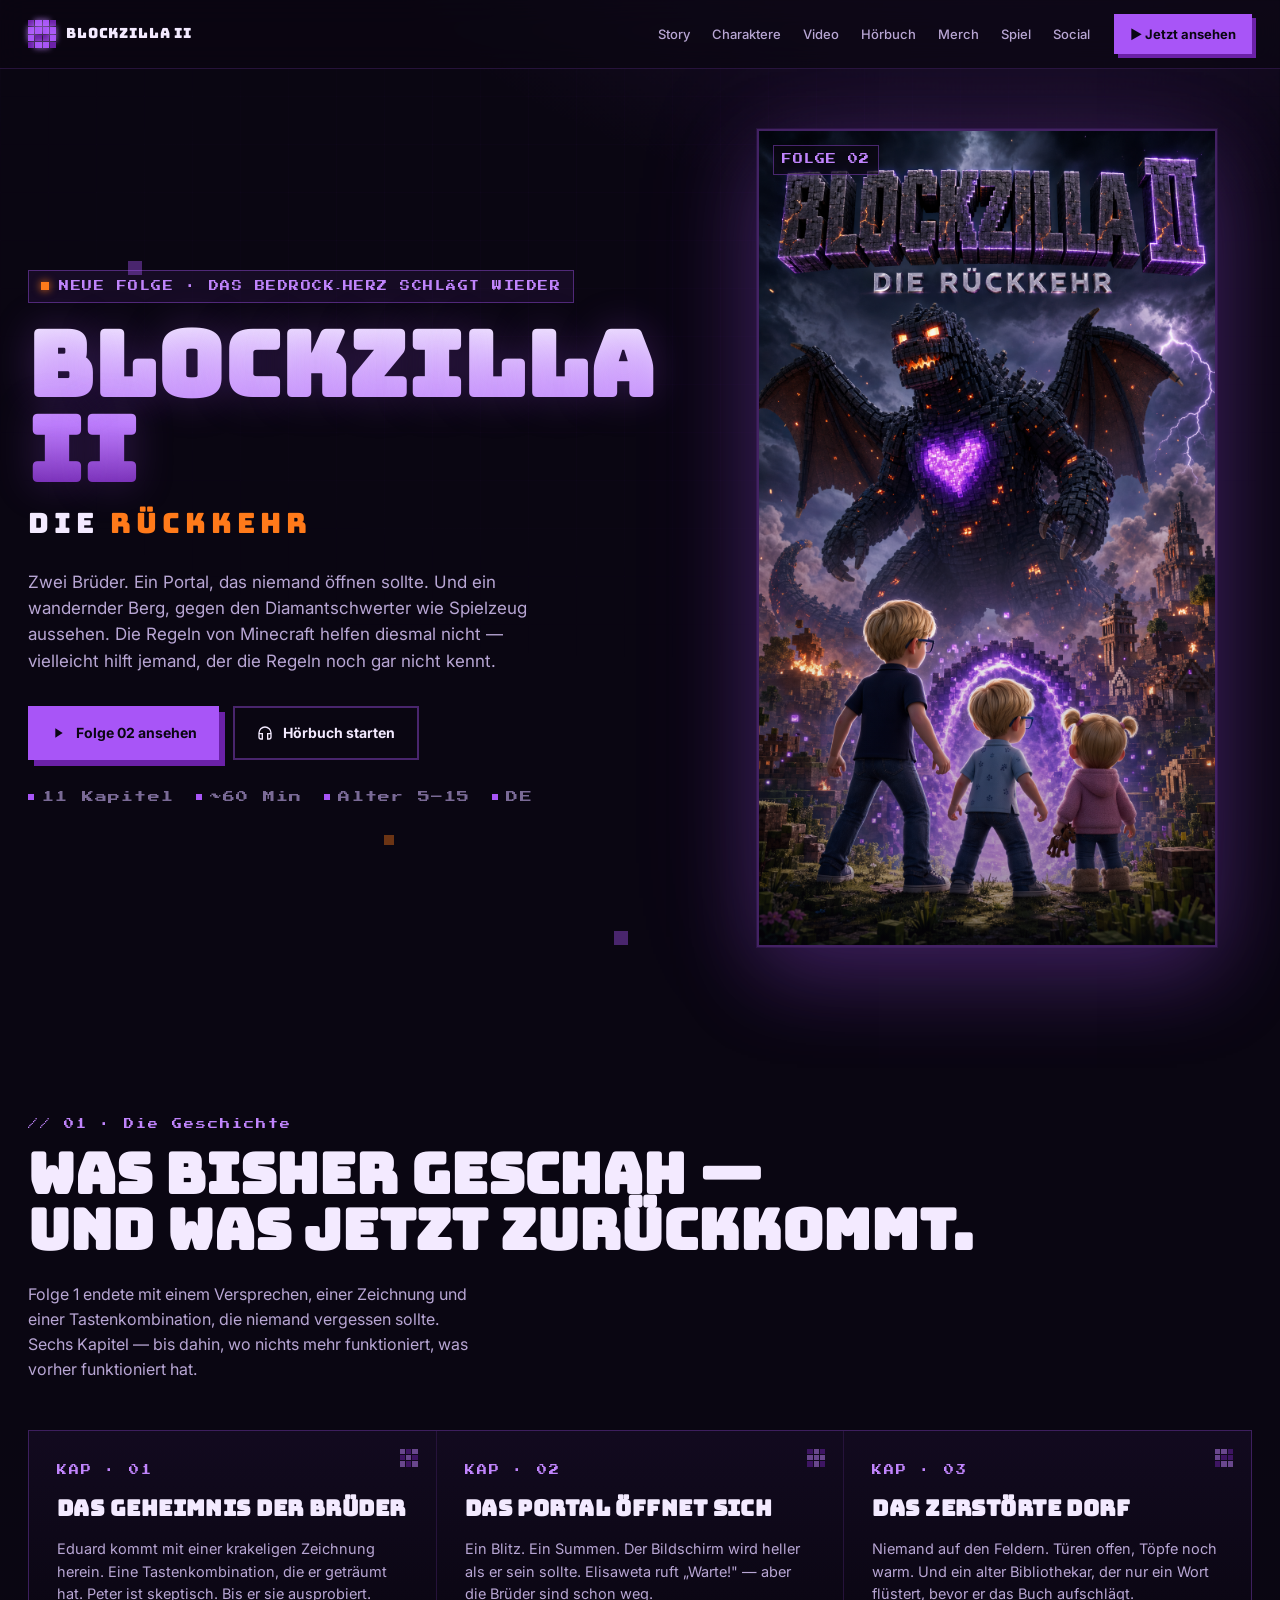
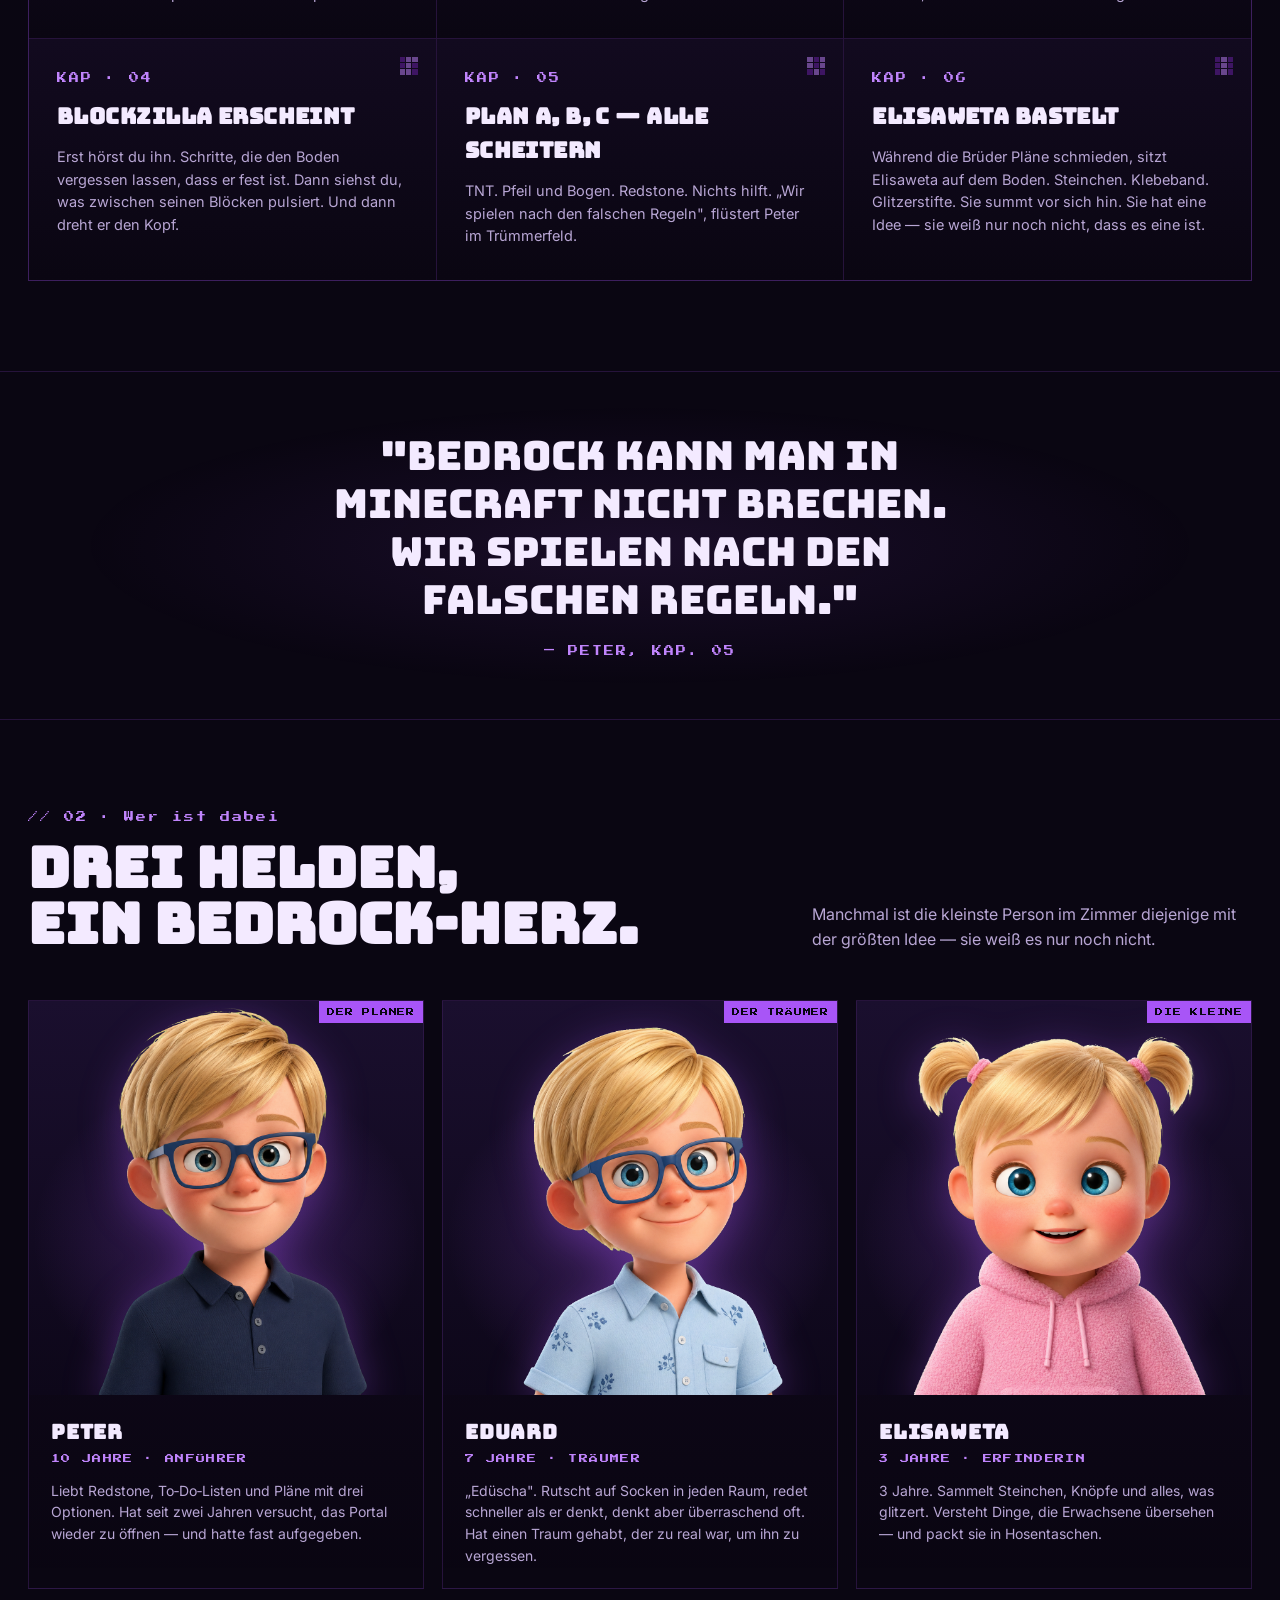
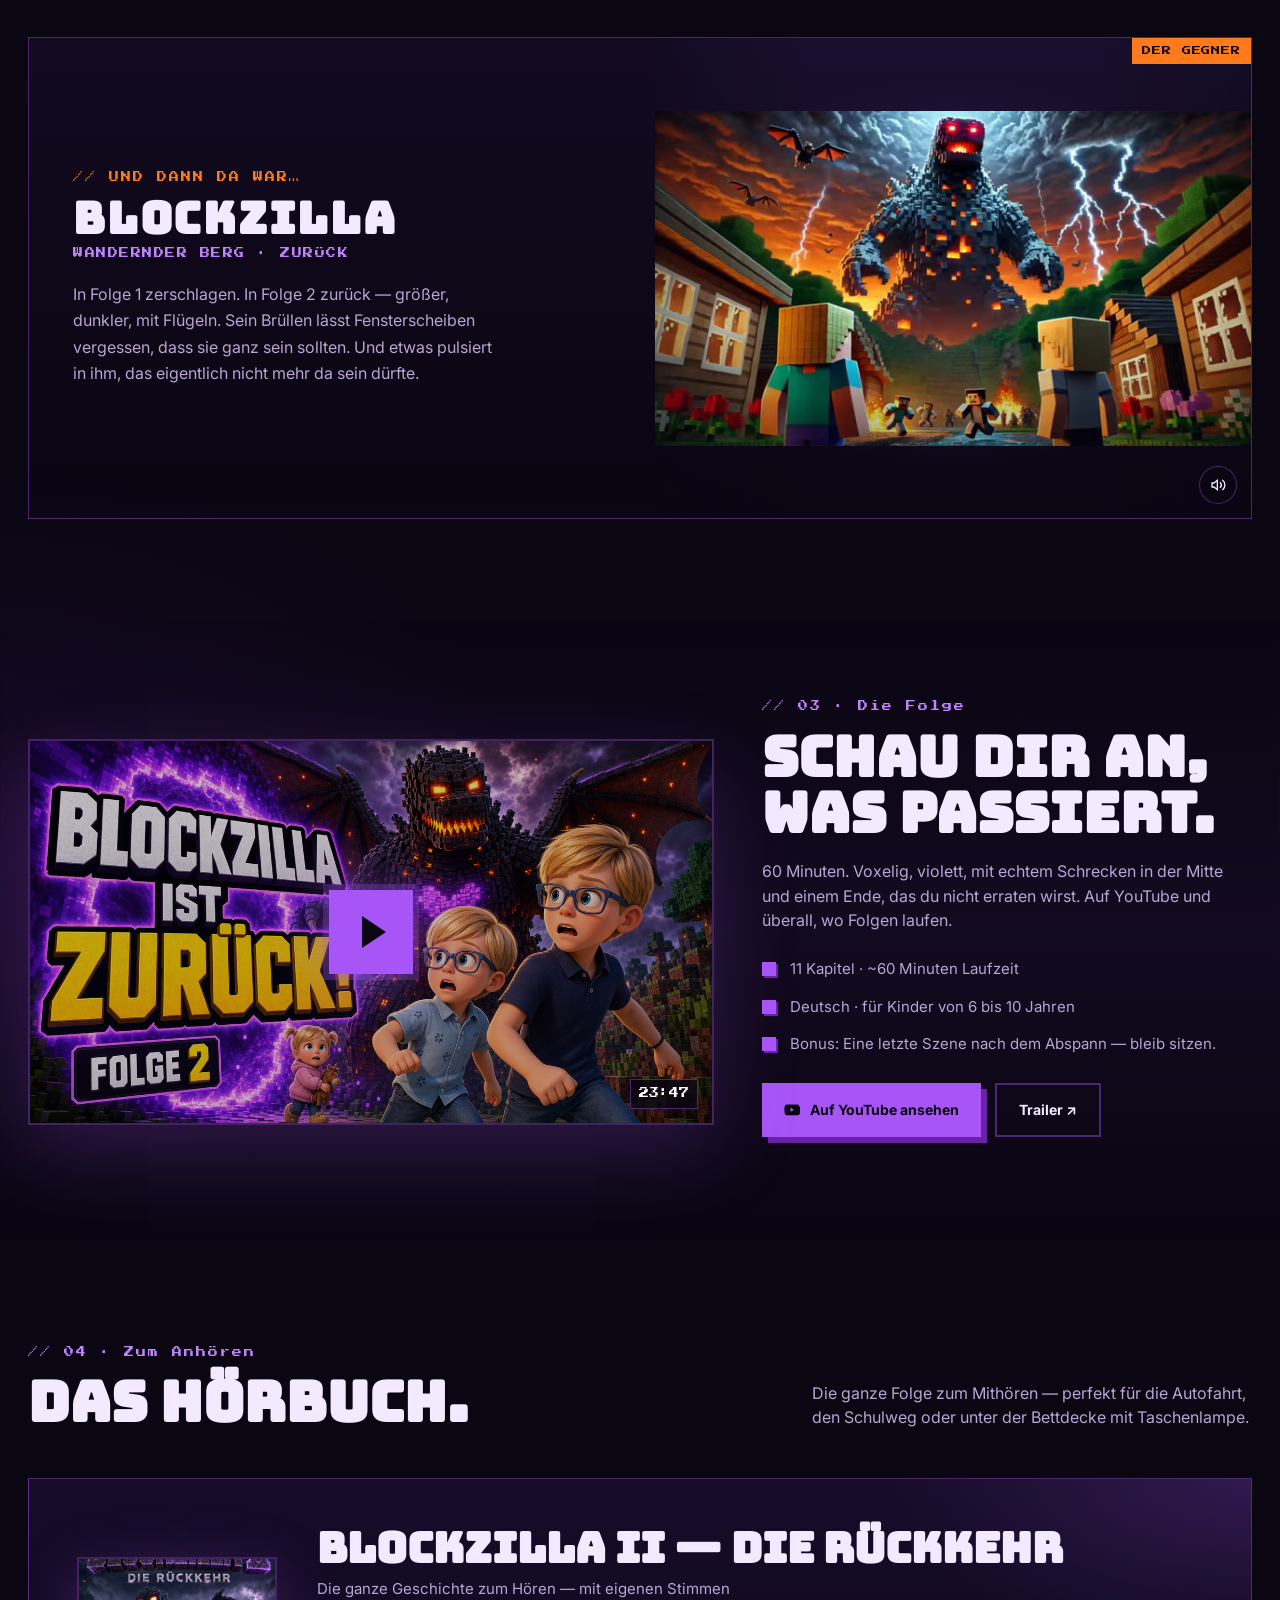
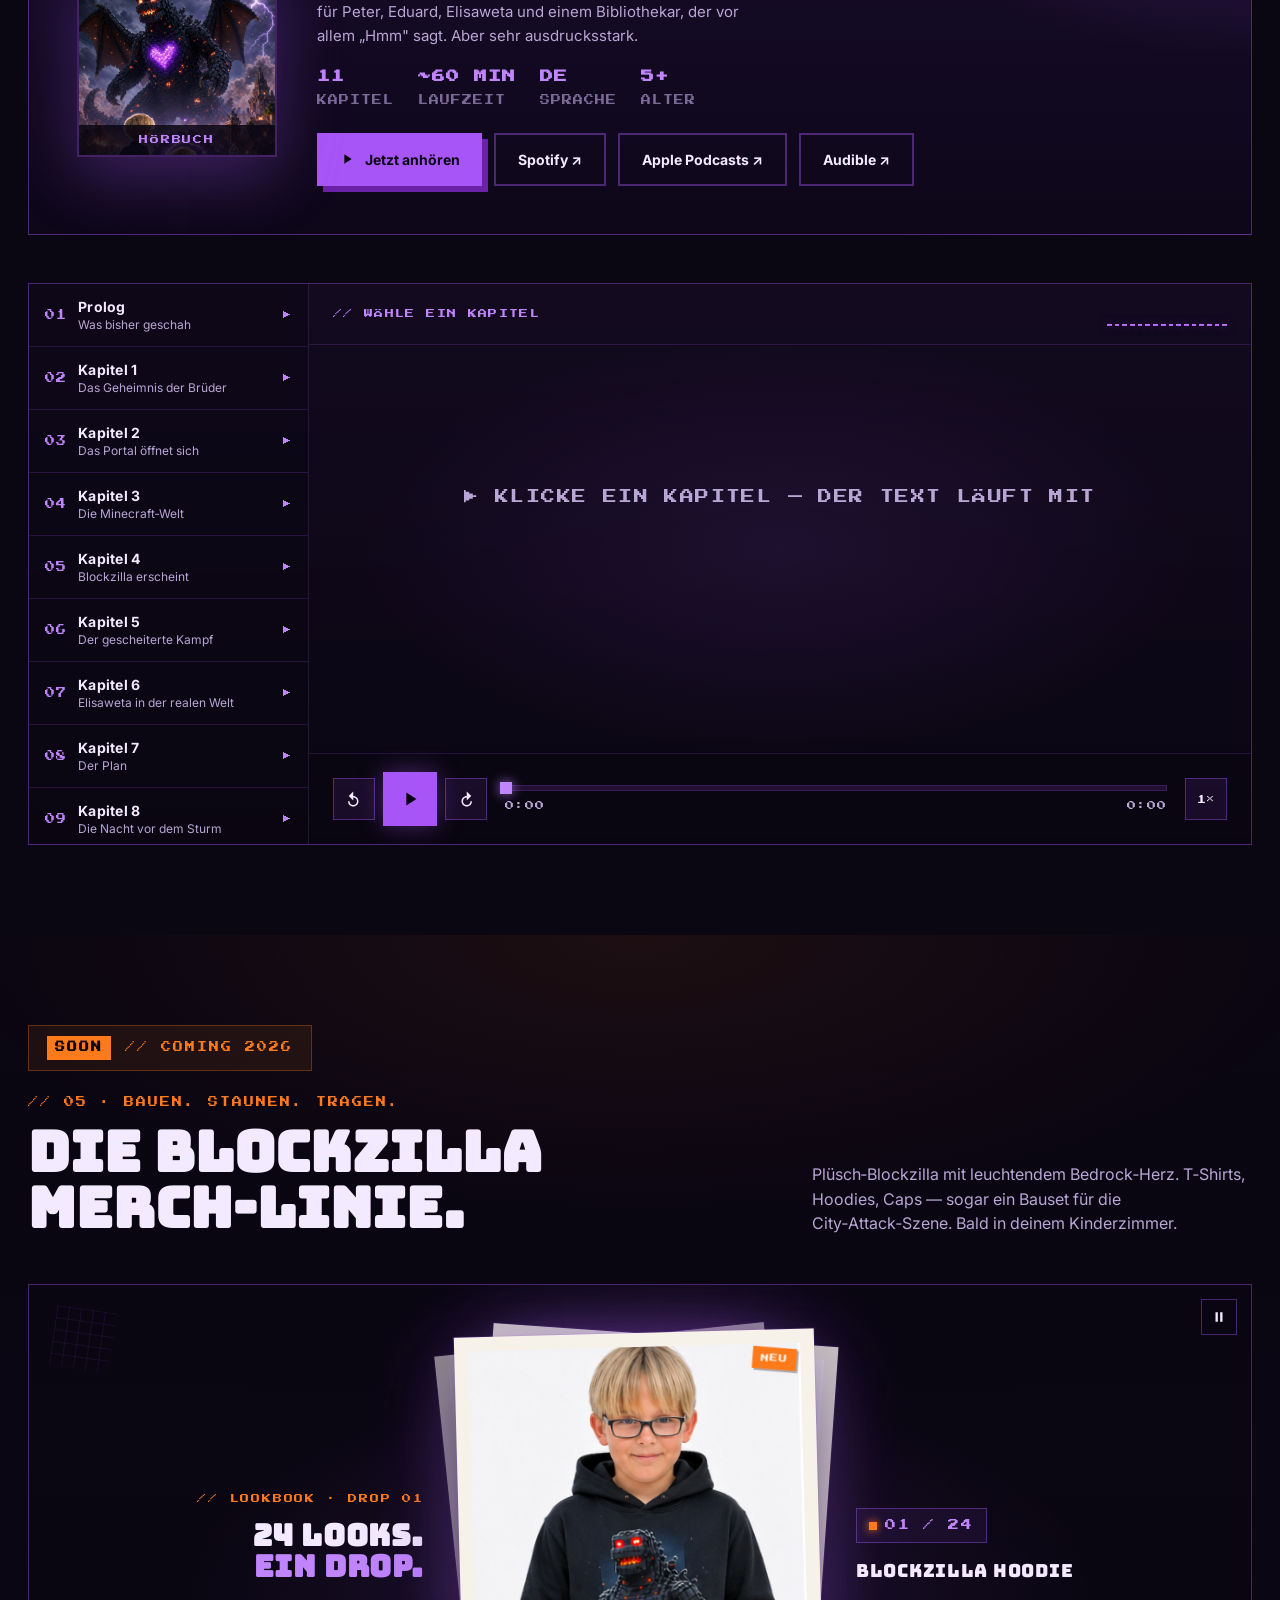
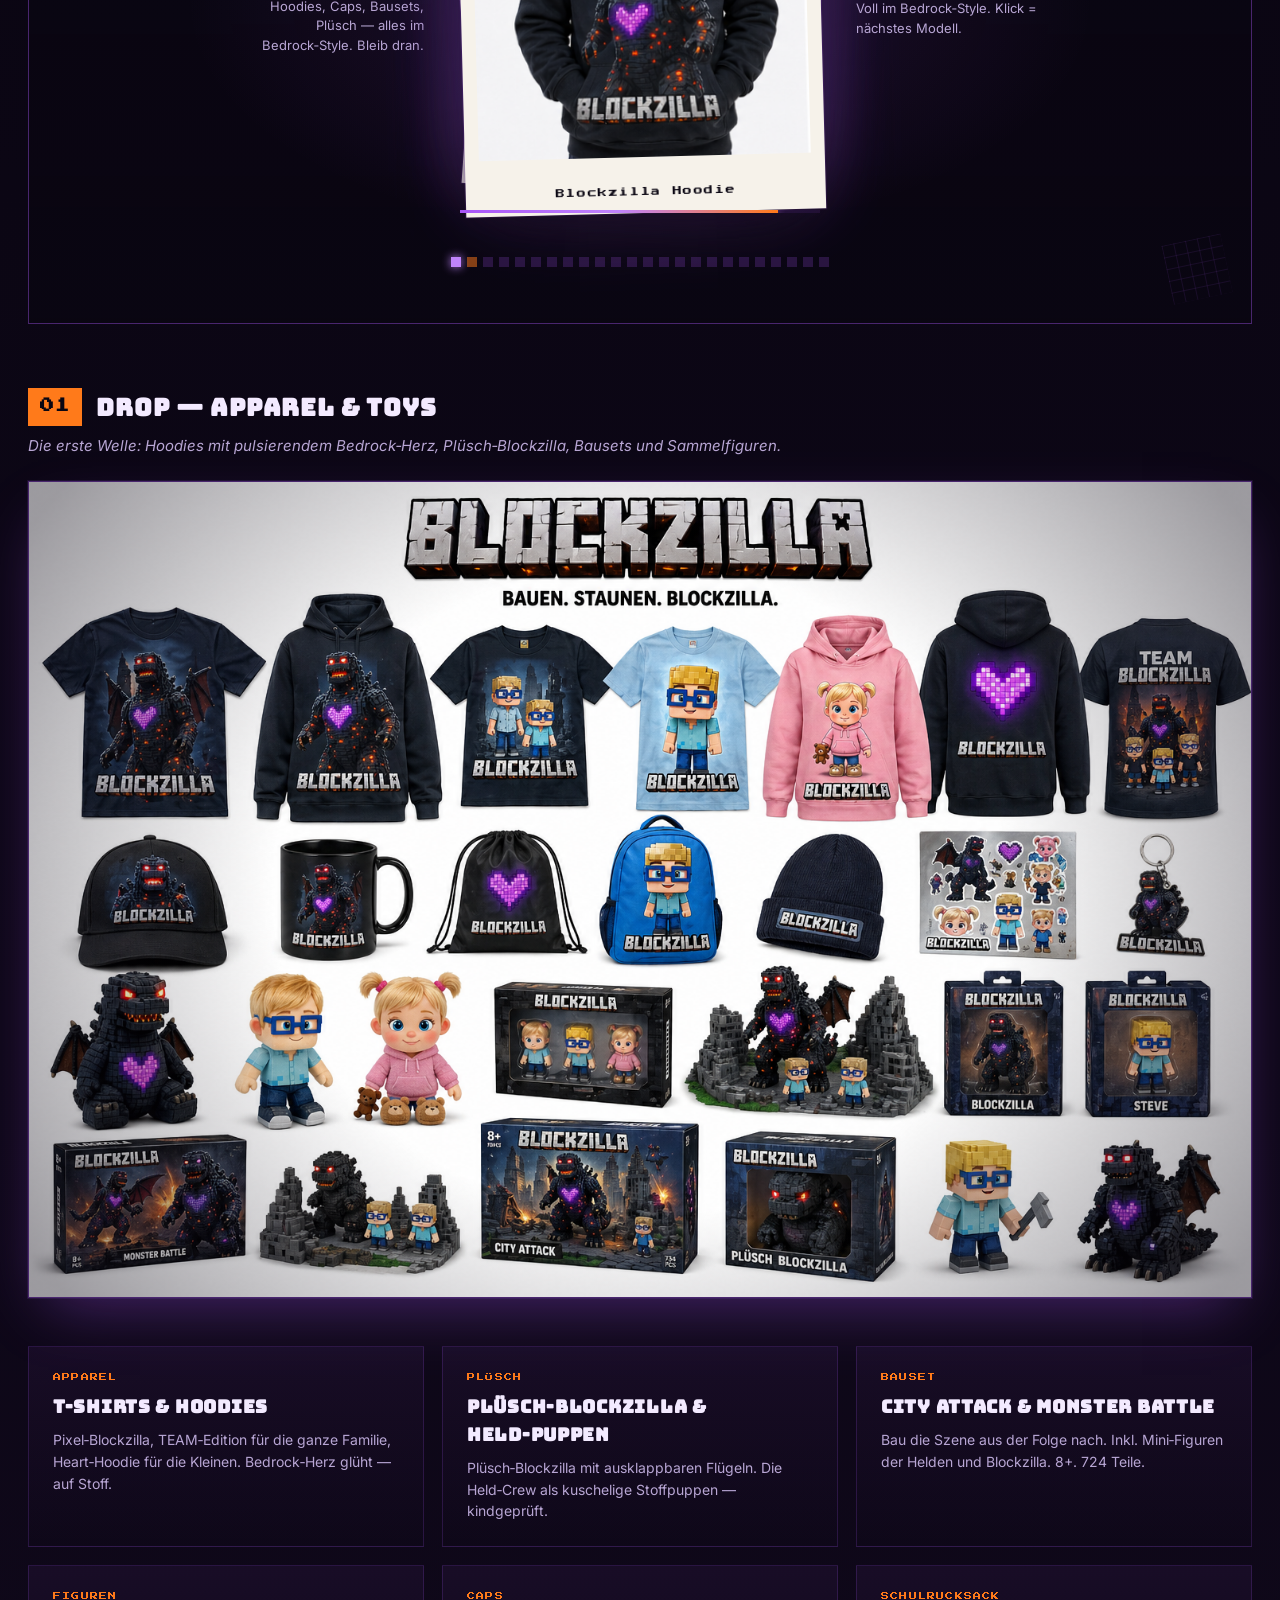
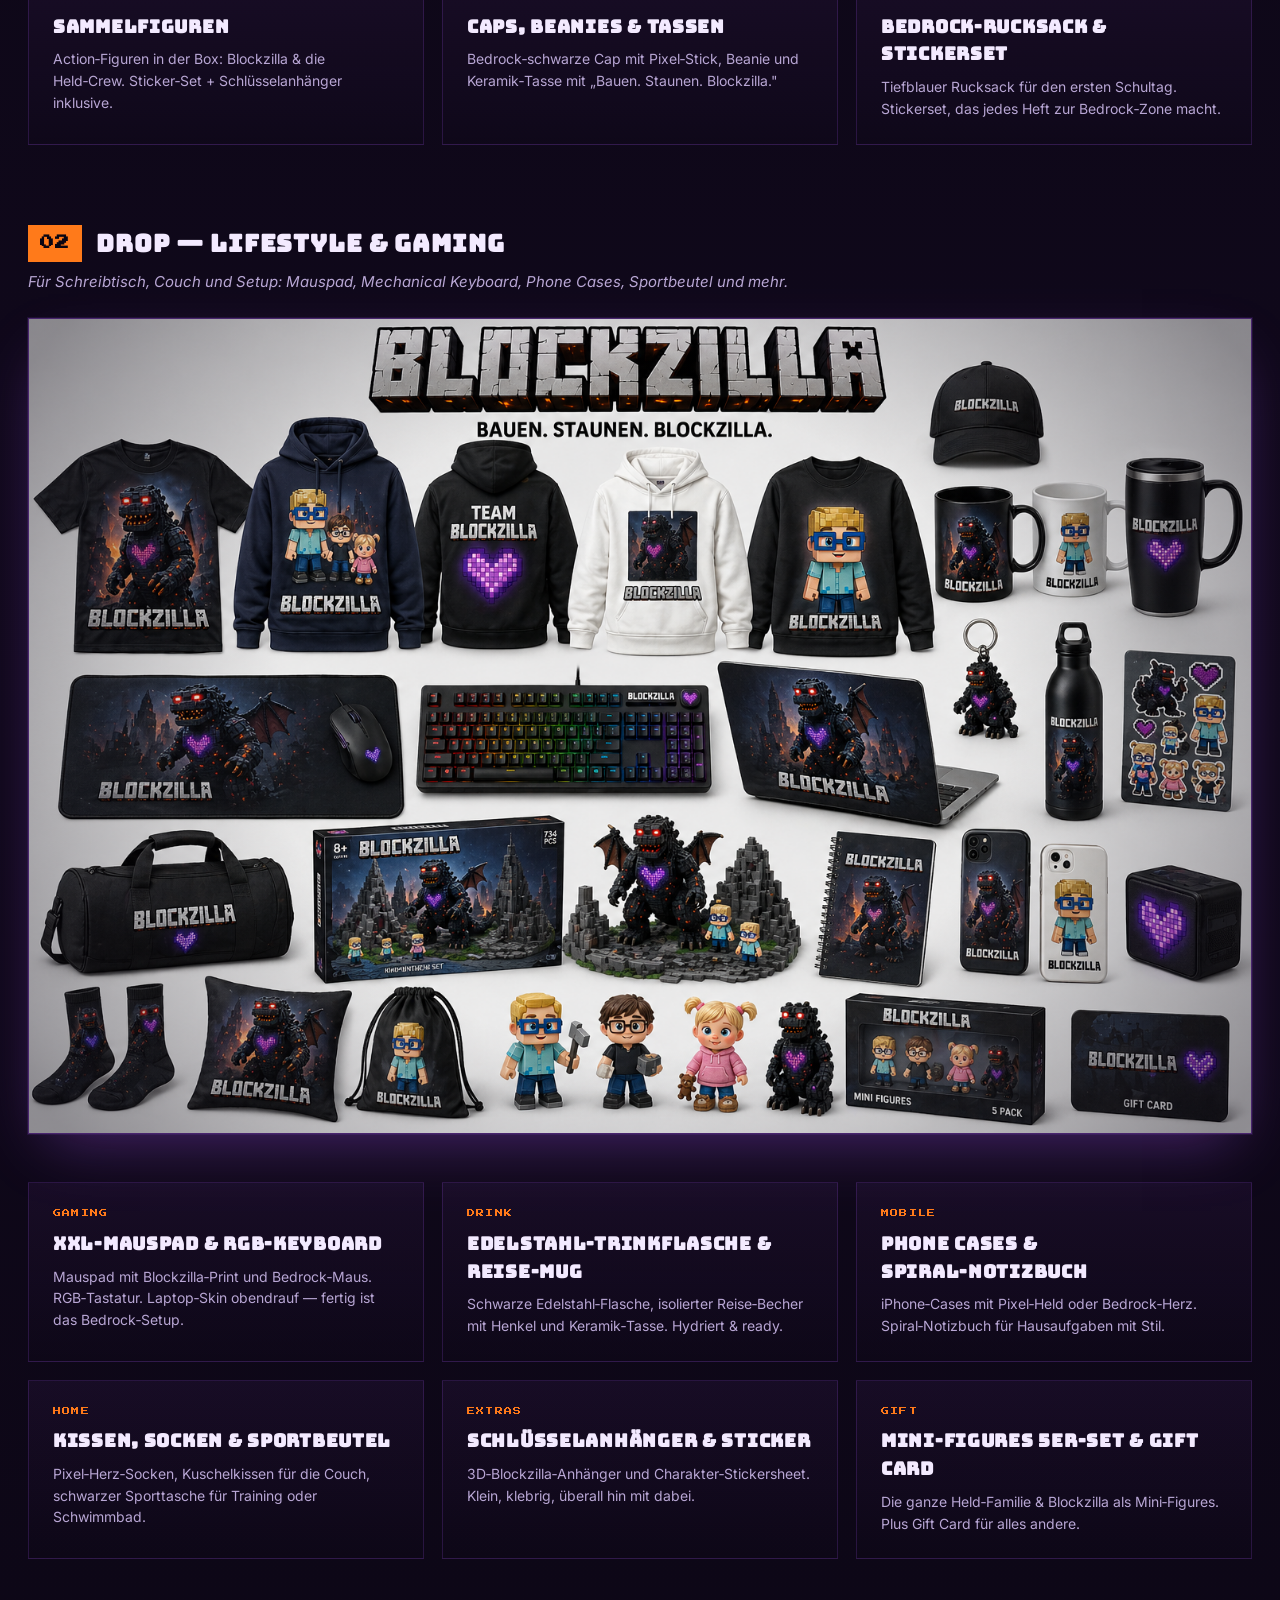
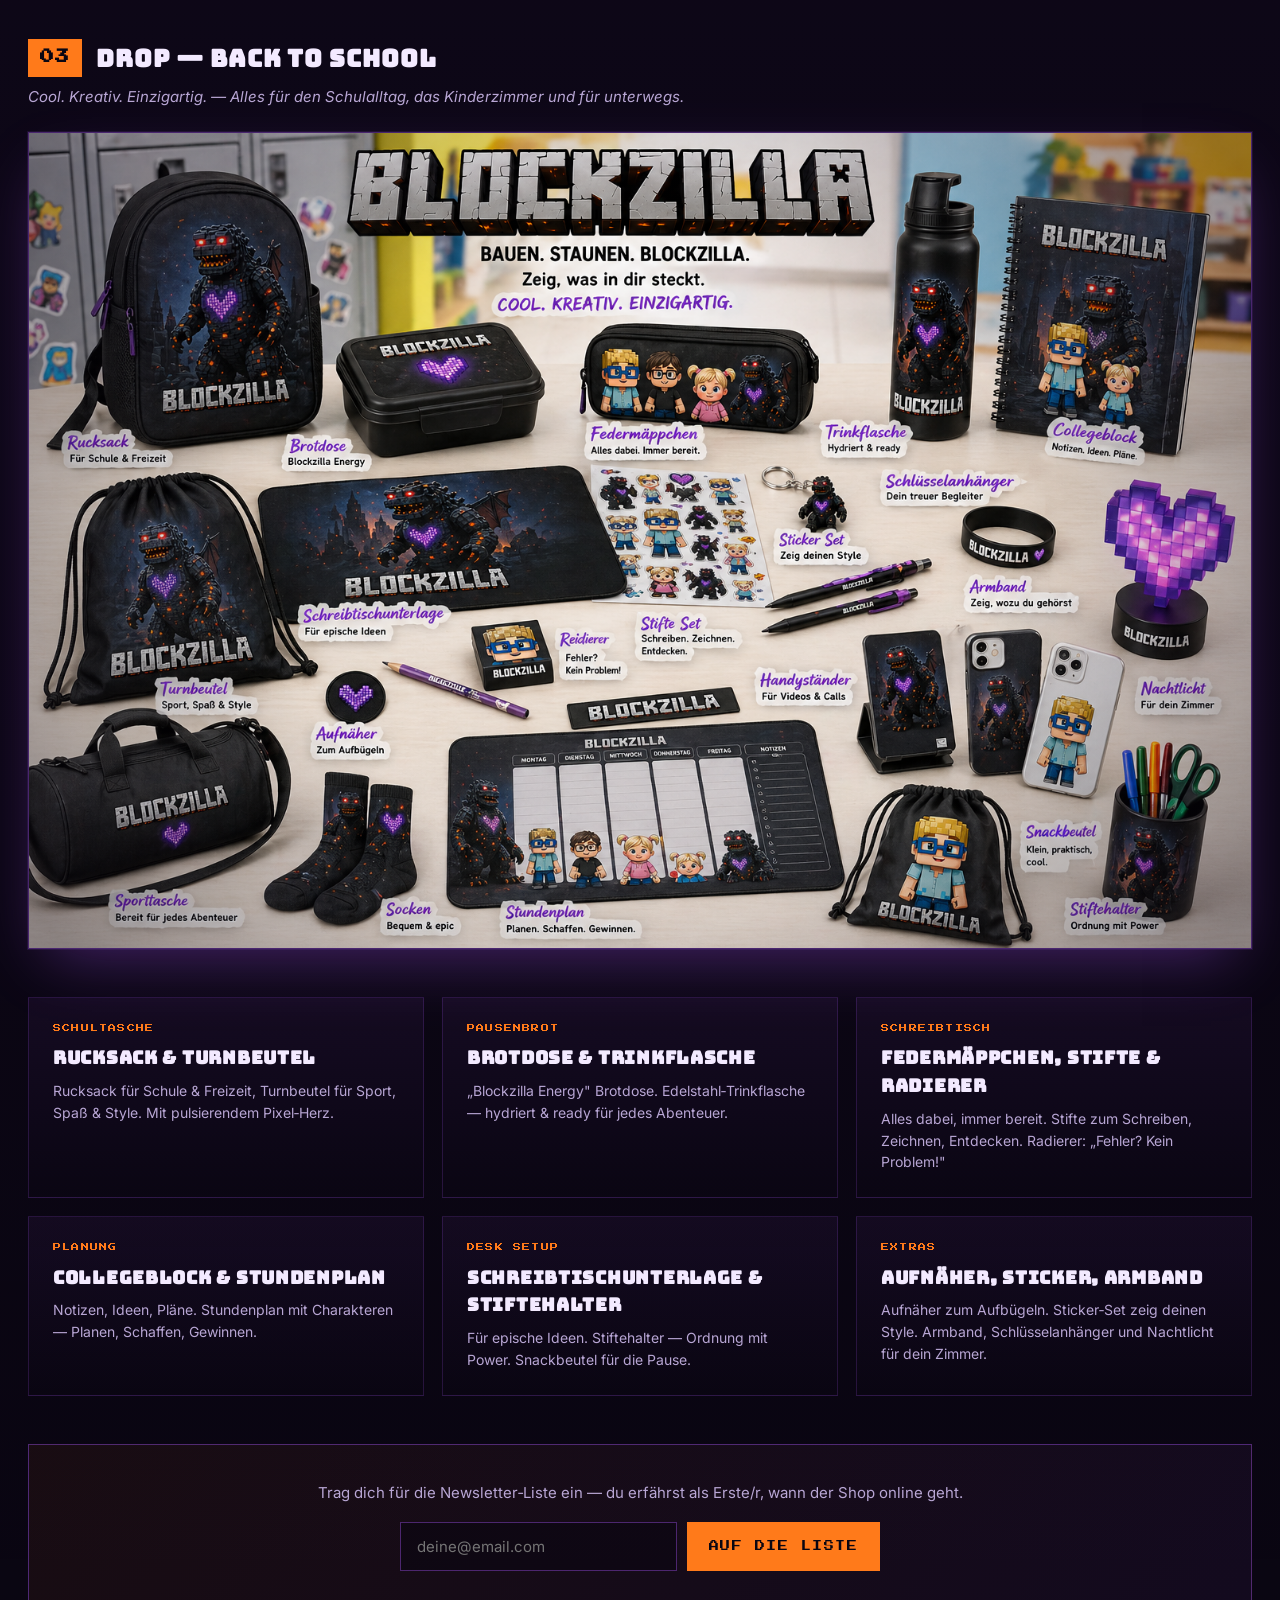
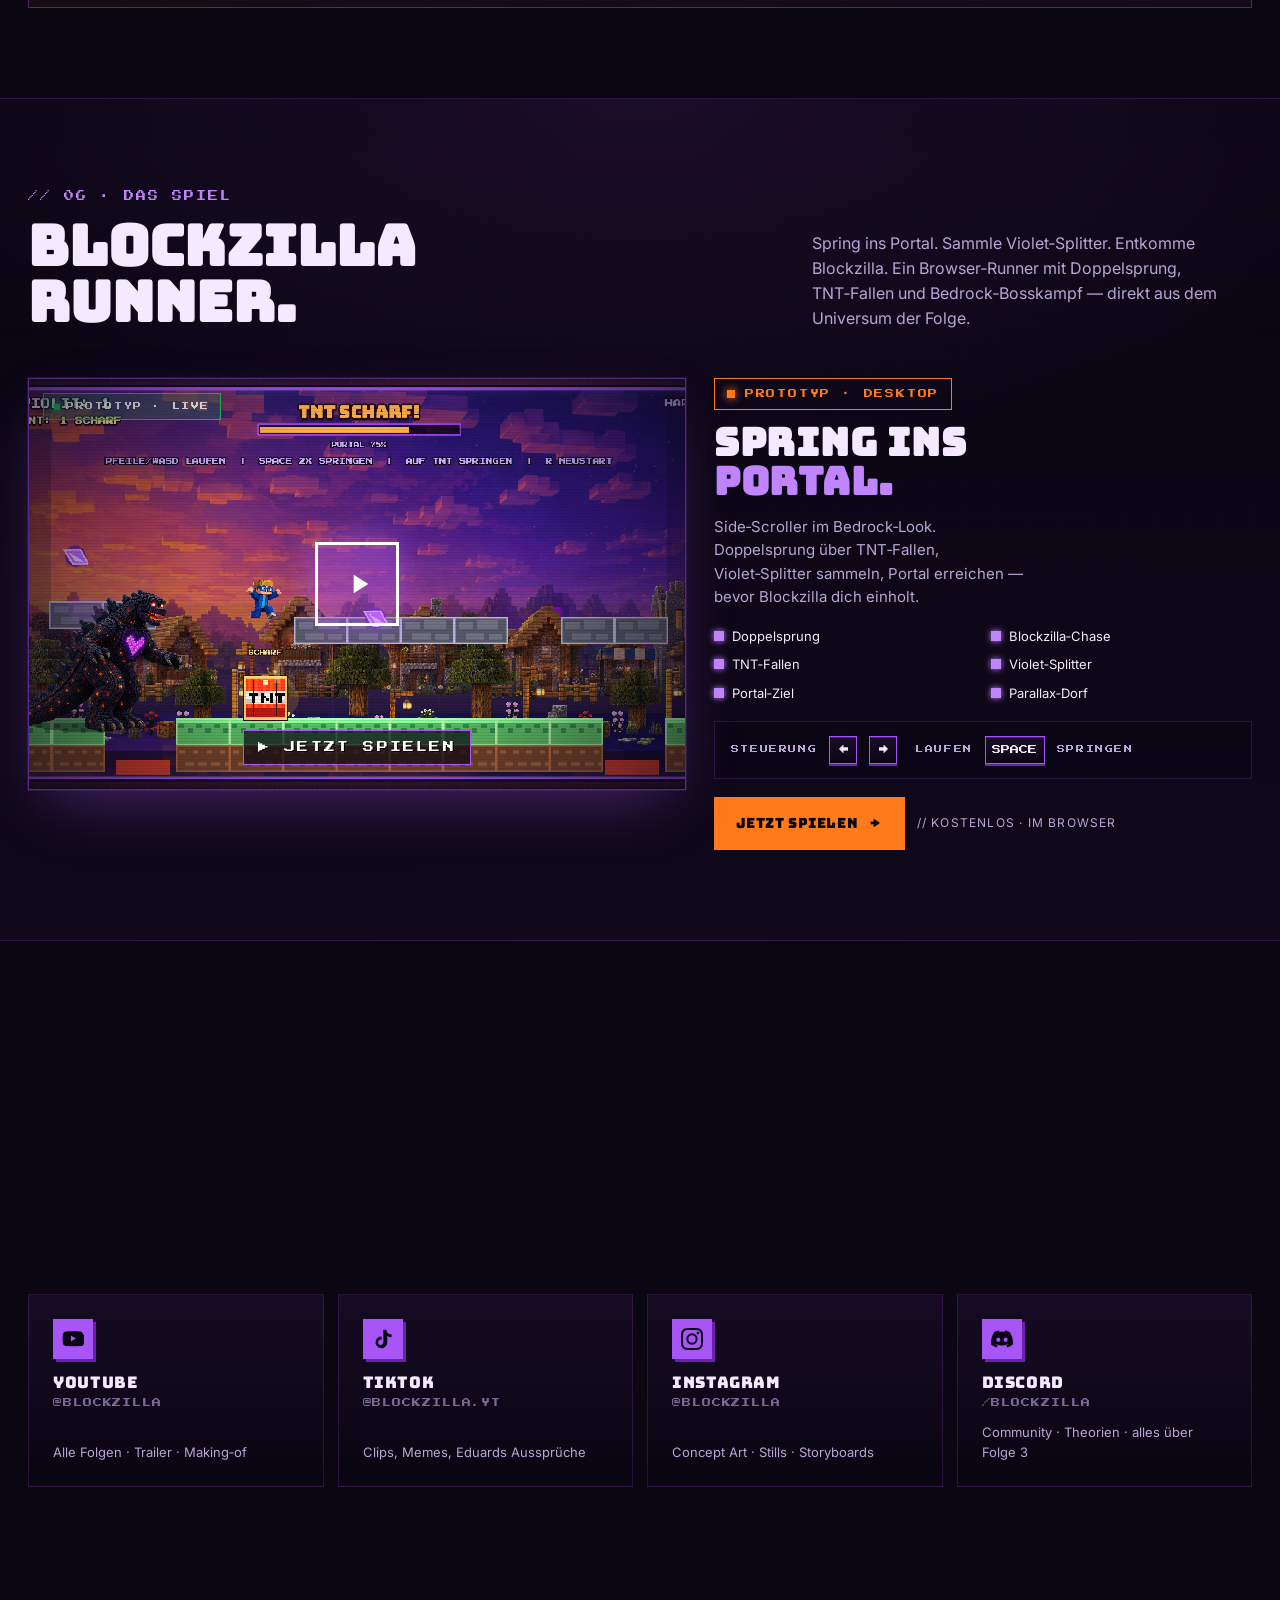
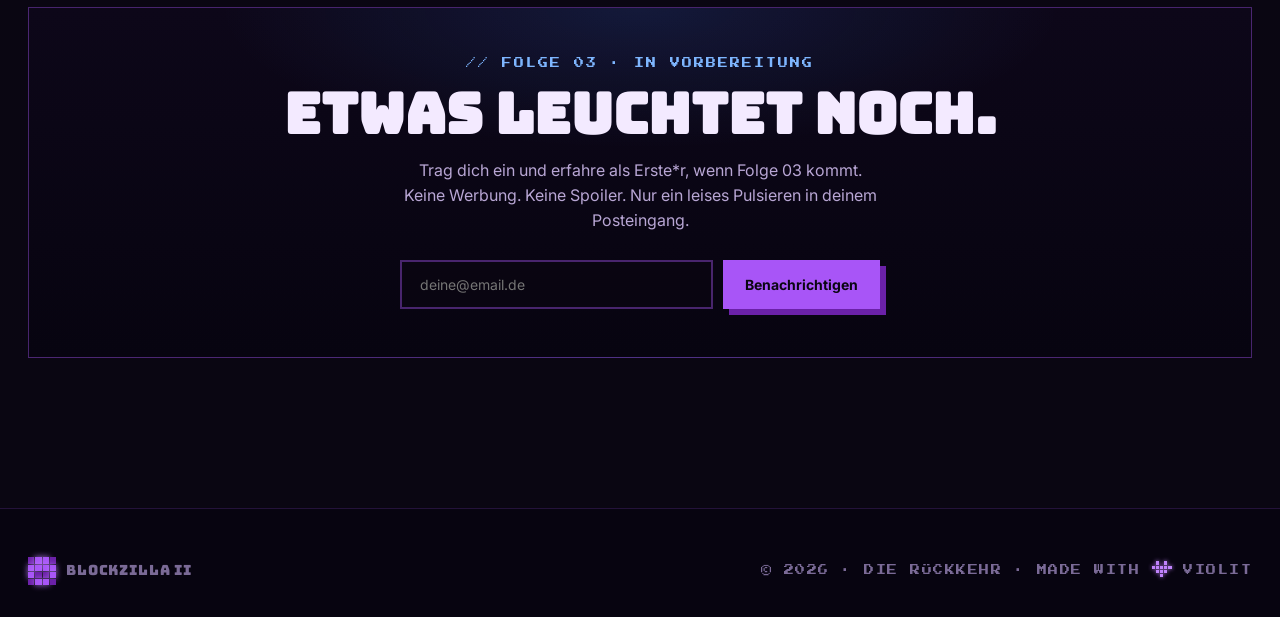
==== commit 004a695a: "Fix Netlify newsletter forms" ====
--- a/index.html
+++ b/index.html
@@ -1761,10 +1761,17 @@
       <div class="section-kicker" style="color:#7eb6ff">// FOLGE 03 · IN VORBEREITUNG</div>
       <h2 class="section-title" style="margin:14px 0 16px">Etwas leuchtet noch.</h2>
       <p style="color:var(--ink-dim);max-width:48ch;margin:0 auto 28px;font-size:16px">Trag dich ein und erfahre als Erste*r, wenn Folge 03 kommt. Keine Werbung. Keine Spoiler. Nur ein leises Pulsieren in deinem Posteingang.</p>
-      <form onsubmit="event.preventDefault();this.querySelector('button').textContent='✓ Eingetragen';this.querySelector('input').value=''" style="display:flex;gap:10px;max-width:480px;margin:0 auto;flex-wrap:wrap;justify-content:center">
-        <input type="email" placeholder="deine@email.de" required style="flex:1;min-width:240px;padding:14px 18px;background:rgba(10,6,18,.6);border:2px solid var(--line-strong);color:var(--ink);font-family:inherit;font-size:14px;outline:none" />
+      <form id="episodeUpdatesForm" name="episode-updates" method="POST" data-netlify="true" netlify-honeypot="bot-field" action="/?episode=ok" style="display:flex;gap:10px;max-width:480px;margin:0 auto;flex-wrap:wrap;justify-content:center">
+        <input type="hidden" name="form-name" value="episode-updates" />
+        <p hidden><label>Nicht ausfüllen: <input name="bot-field" /></label></p>
+        <input type="email" name="email" placeholder="deine@email.de" required autocomplete="email" style="flex:1;min-width:240px;padding:14px 18px;background:rgba(10,6,18,.6);border:2px solid var(--line-strong);color:var(--ink);font-family:inherit;font-size:14px;outline:none" />
         <button type="submit" class="btn btn-primary" style="border:0">Benachrichtigen</button>
       </form>
+      <div class="merch-success" id="episodeUpdatesSuccess" hidden>
+        <span class="ok-mark">✓</span>
+        <strong>Du bist drin.</strong>
+        <span>Folge-03-Alarm aktiviert — wir melden uns, sobald es weitergeht.</span>
+      </div>
     </div>
   </div>
 </section>
@@ -2048,19 +2055,18 @@
     render();
   })();
 
-  // ===== newsletter form =====
-  (function(){
-    const form = document.getElementById('newsletterForm');
-    const success = document.getElementById('newsletterSuccess');
-    const cta = document.getElementById('newsletterCta');
+  // ===== Netlify forms =====
+  function setupNetlifyForm(formId, successId, queryKey, scrollTargetId){
+    const form = document.getElementById(formId);
+    const success = document.getElementById(successId);
+    const scrollTarget = document.getElementById(scrollTargetId) || form;
     if(!form || !success) return;
 
-    // Show success if redirected back with ?nl=ok
-    if(new URLSearchParams(location.search).get('nl') === 'ok'){
+    // Show success if redirected back after a Netlify submission.
+    if(new URLSearchParams(location.search).get(queryKey) === 'ok'){
       form.style.display = 'none';
       success.classList.add('show');
-      // Scroll to it after a beat
-      setTimeout(()=> cta && cta.scrollIntoView({behavior:'smooth',block:'center'}), 200);
+      setTimeout(()=> scrollTarget && scrollTarget.scrollIntoView({behavior:'smooth',block:'center'}), 200);
     }
 
     form.addEventListener('submit', async (e)=>{
@@ -2075,12 +2081,8 @@
         return;
       }
       // If we're on Netlify (production), let the form post natively
-      // and Netlify will redirect to /?nl=ok (action attribute).
+      // and Netlify will redirect using the action attribute.
       // For local dev / non-Netlify hosts, intercept and show inline success.
-      const isNetlify = location.hostname.endsWith('netlify.app') ||
-                        location.hostname.endsWith('netlify.com') ||
-                        document.querySelector('meta[name="x-netlify"]');
-      // Heuristic: if on file:// or localhost, fake the submit
       if(location.protocol === 'file:' || /^(localhost|127\.|192\.168\.|10\.)/.test(location.hostname)){
         e.preventDefault();
         form.style.display = 'none';
@@ -2088,7 +2090,9 @@
       }
       // Otherwise: native submit happens, Netlify catches it.
     });
-  })();
+  }
+  setupNetlifyForm('newsletterForm', 'newsletterSuccess', 'nl', 'newsletterCta');
+  setupNetlifyForm('episodeUpdatesForm', 'episodeUpdatesSuccess', 'episode', 'episodeUpdatesForm');
 </script>
 <script src="karaoke.js"></script>
 </body>
